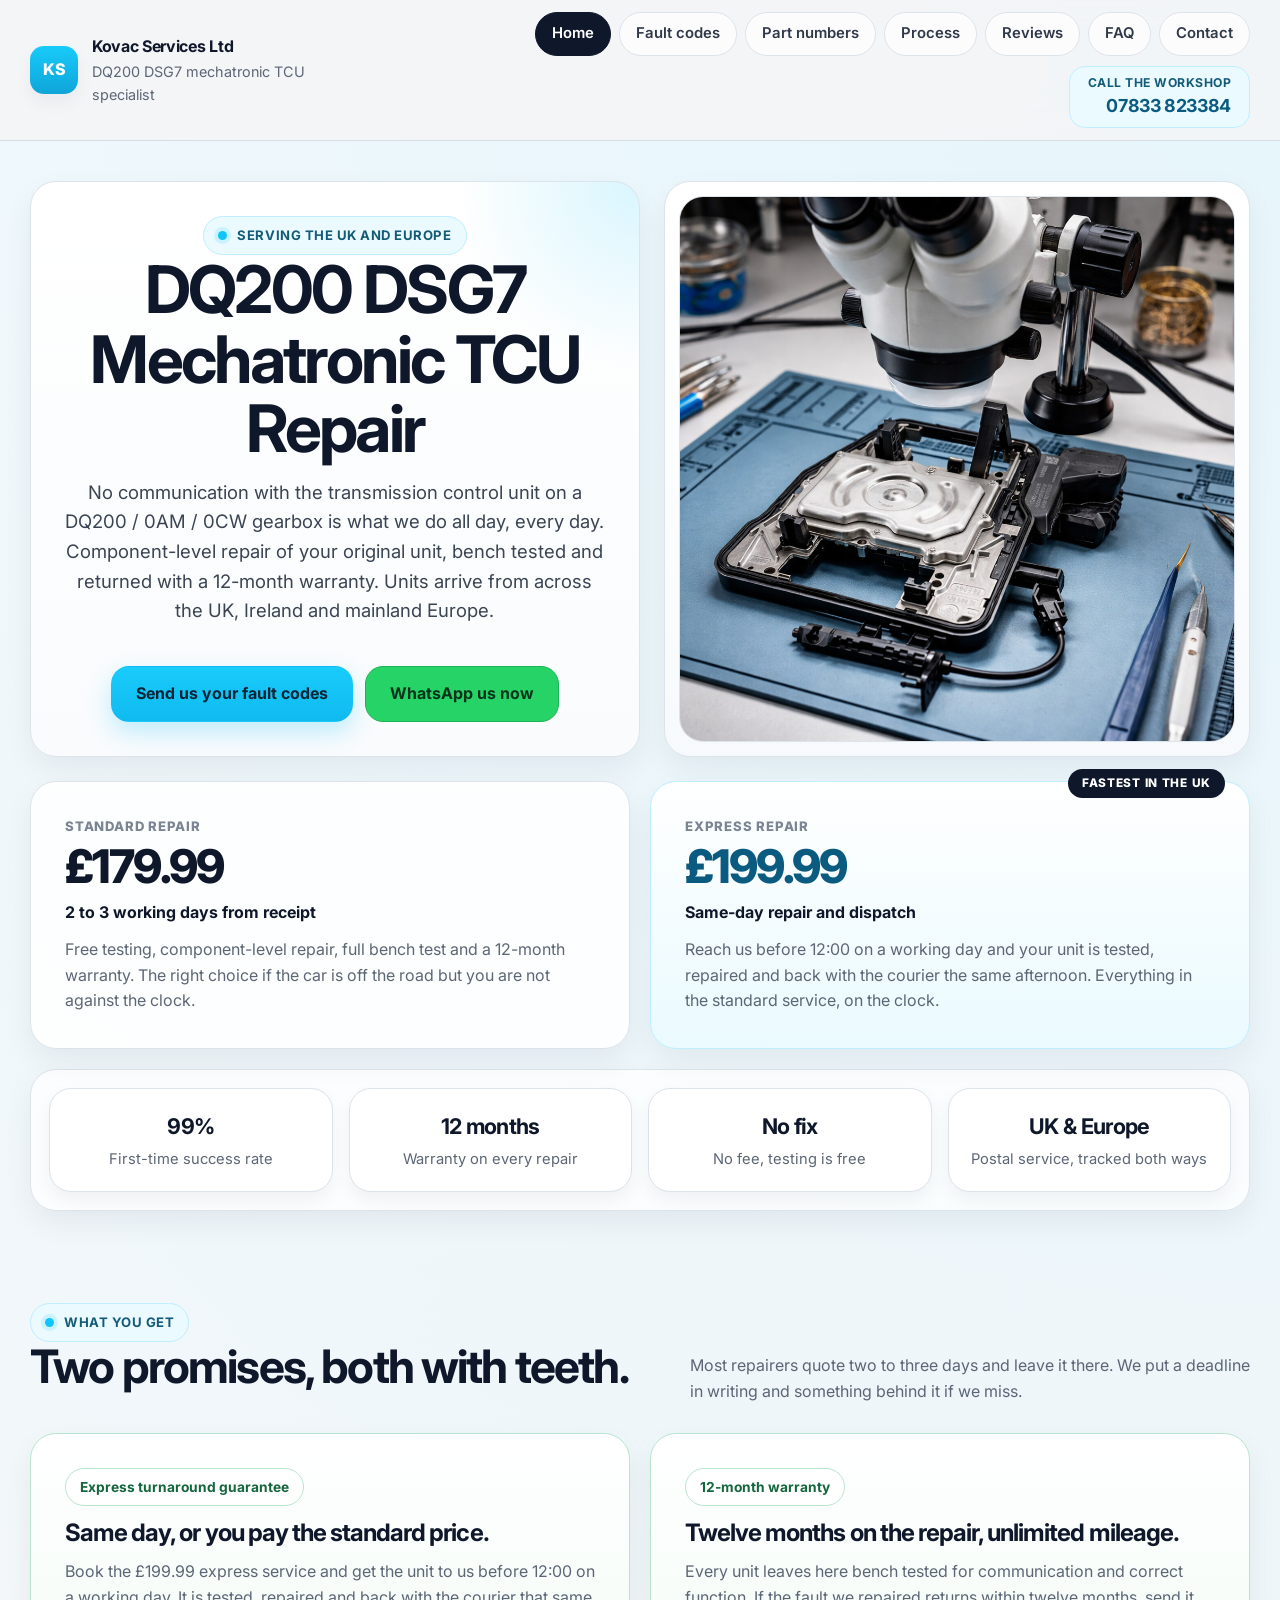
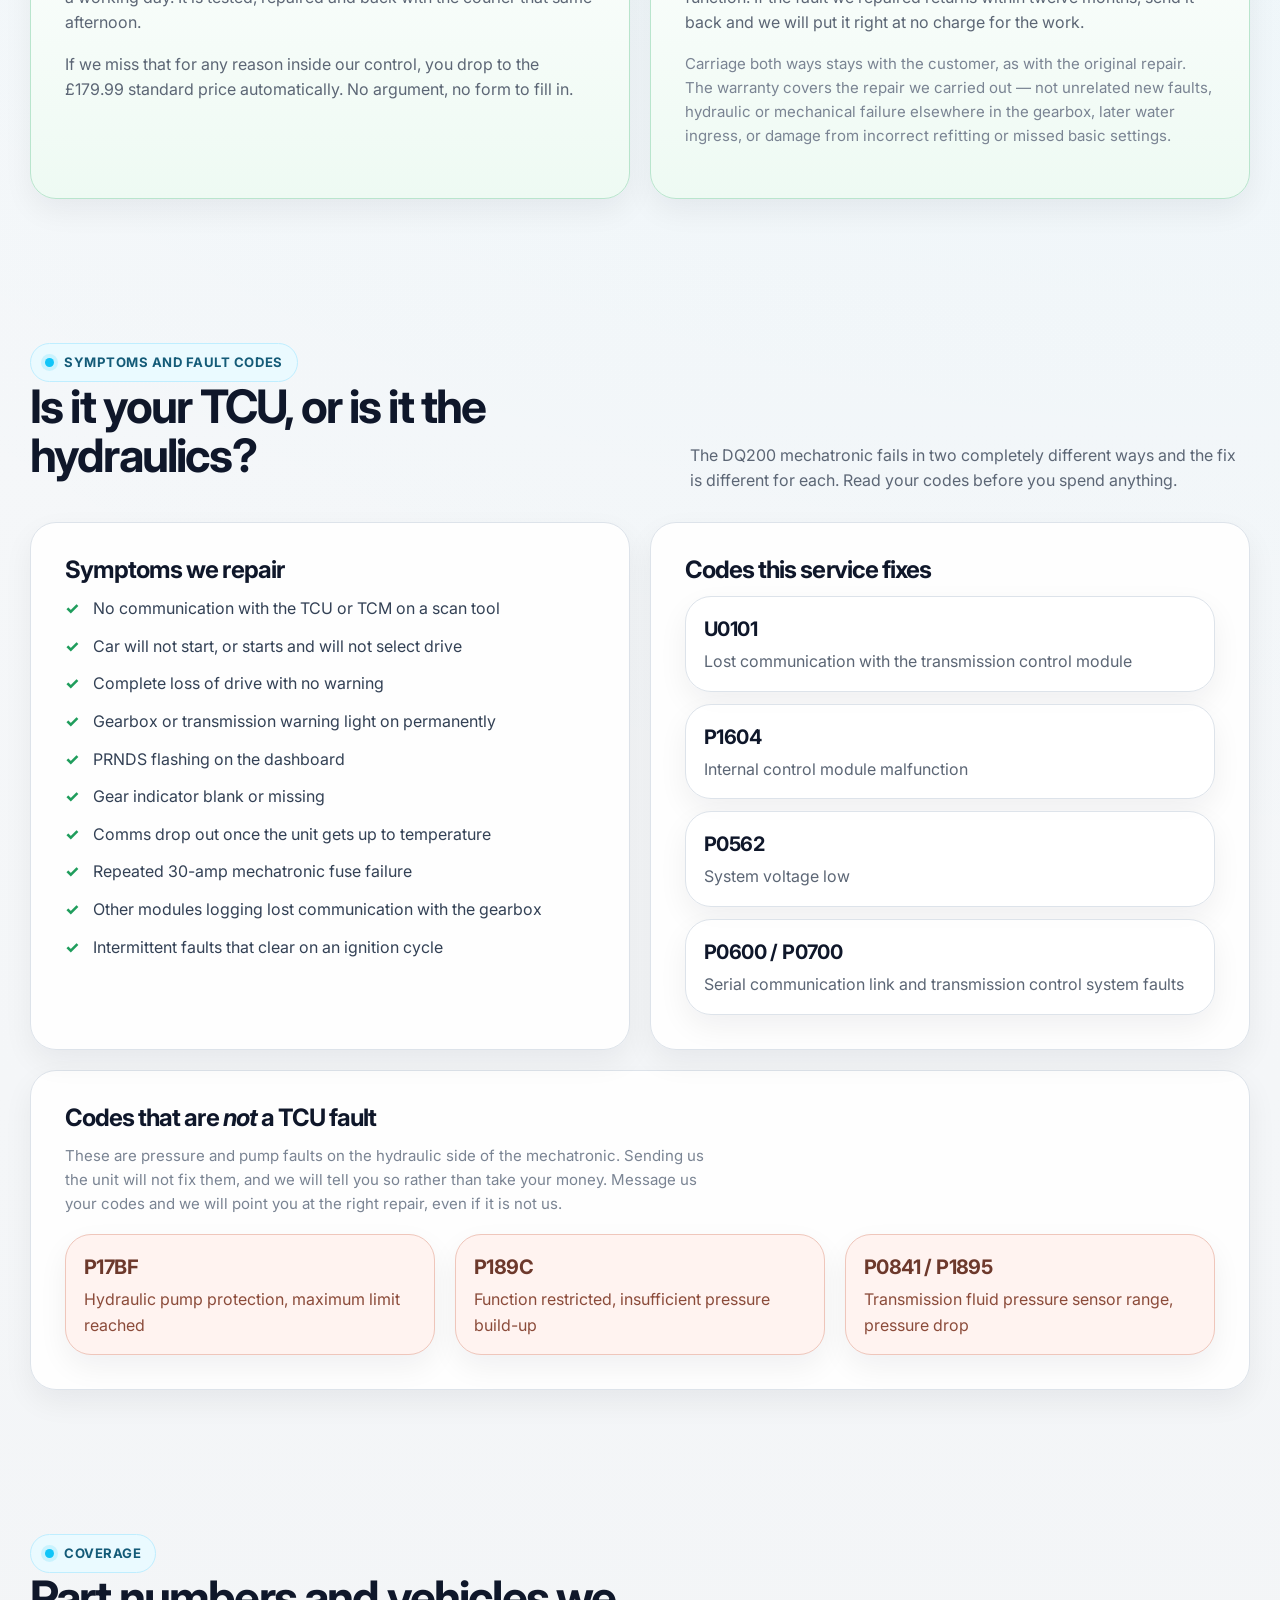
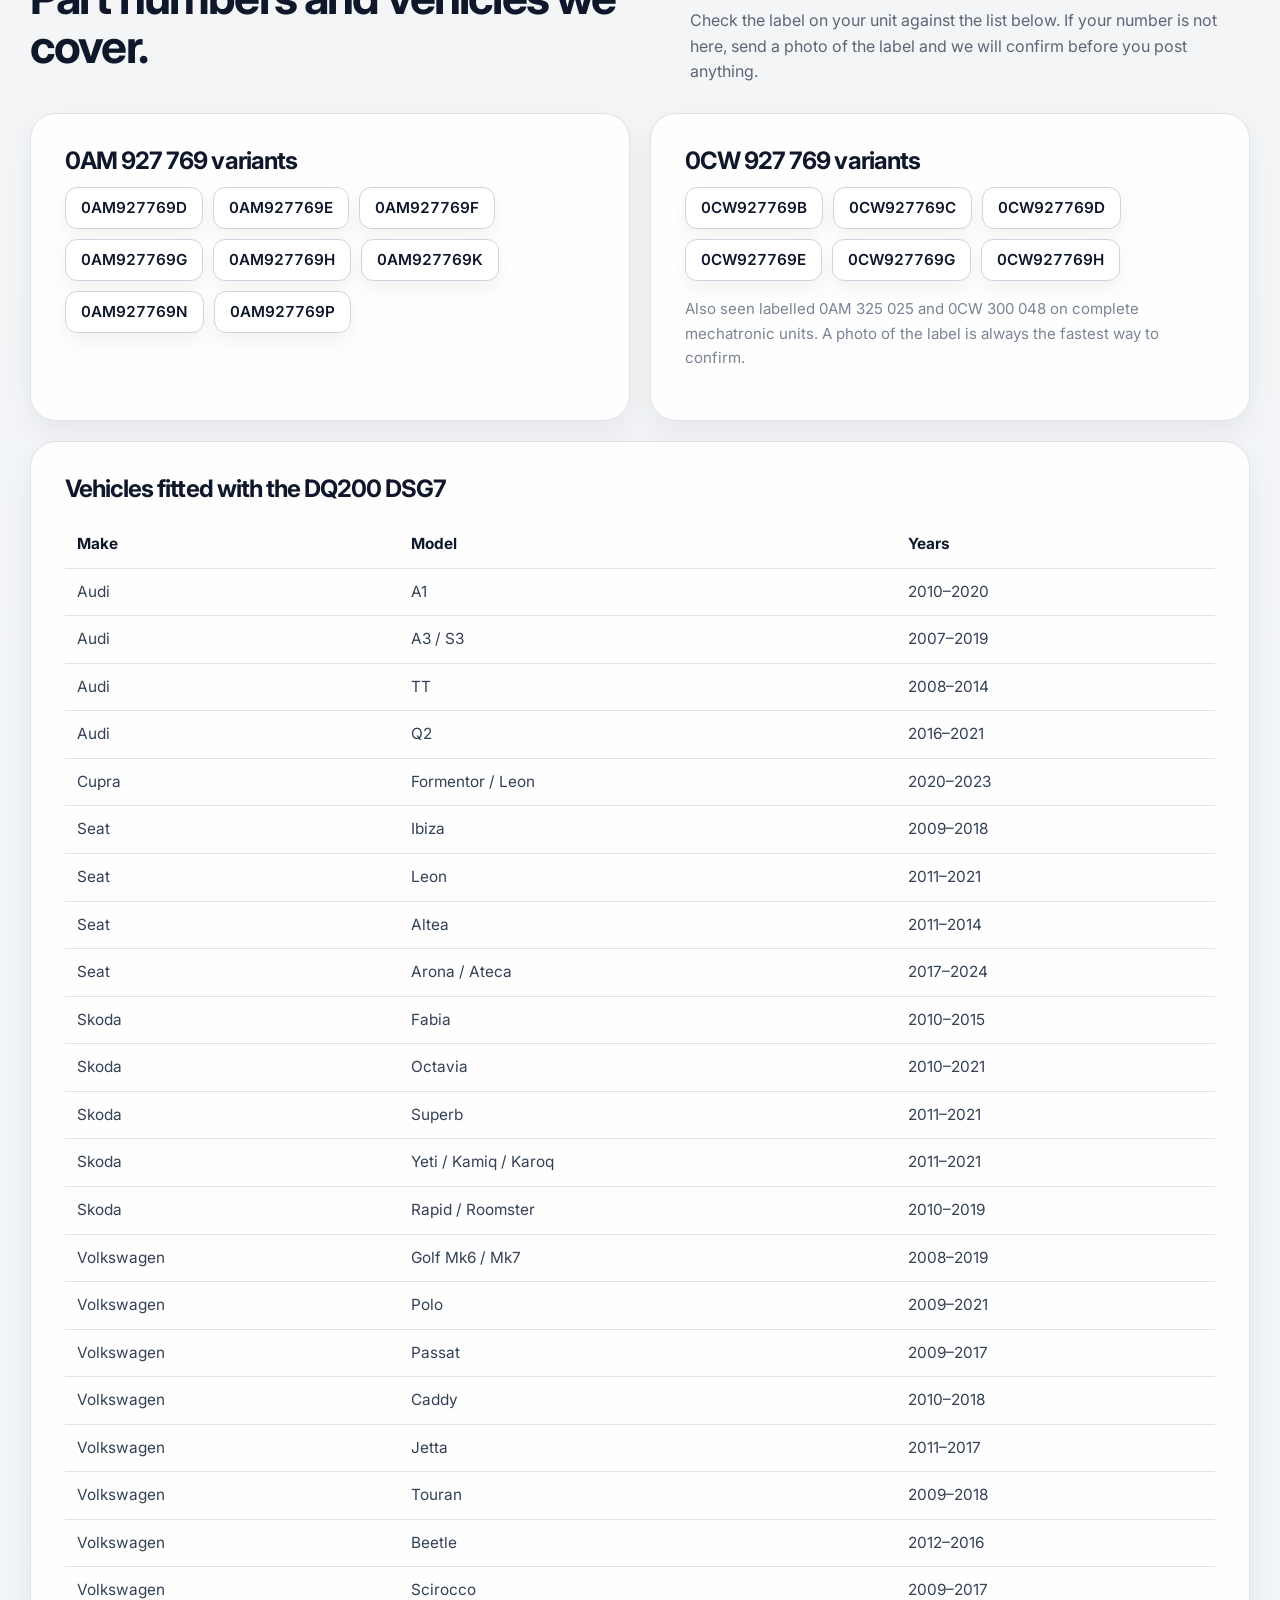
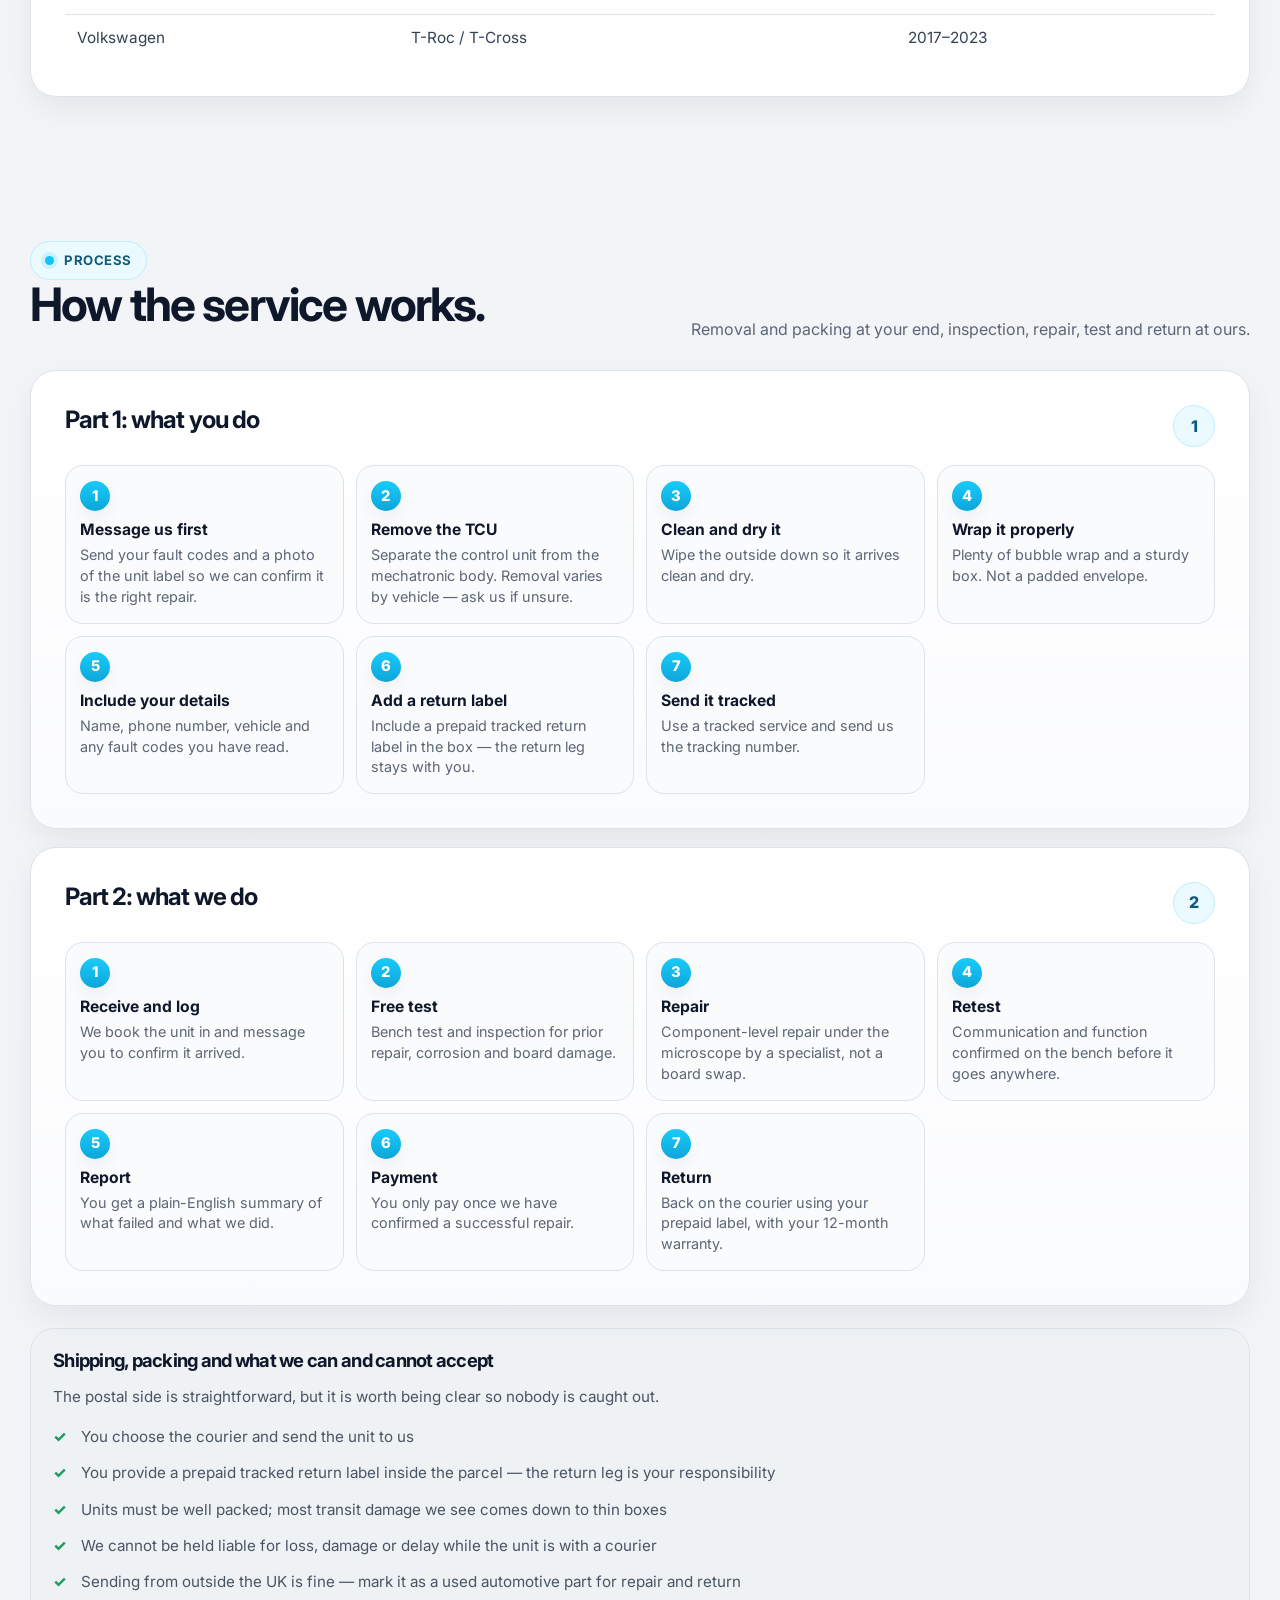
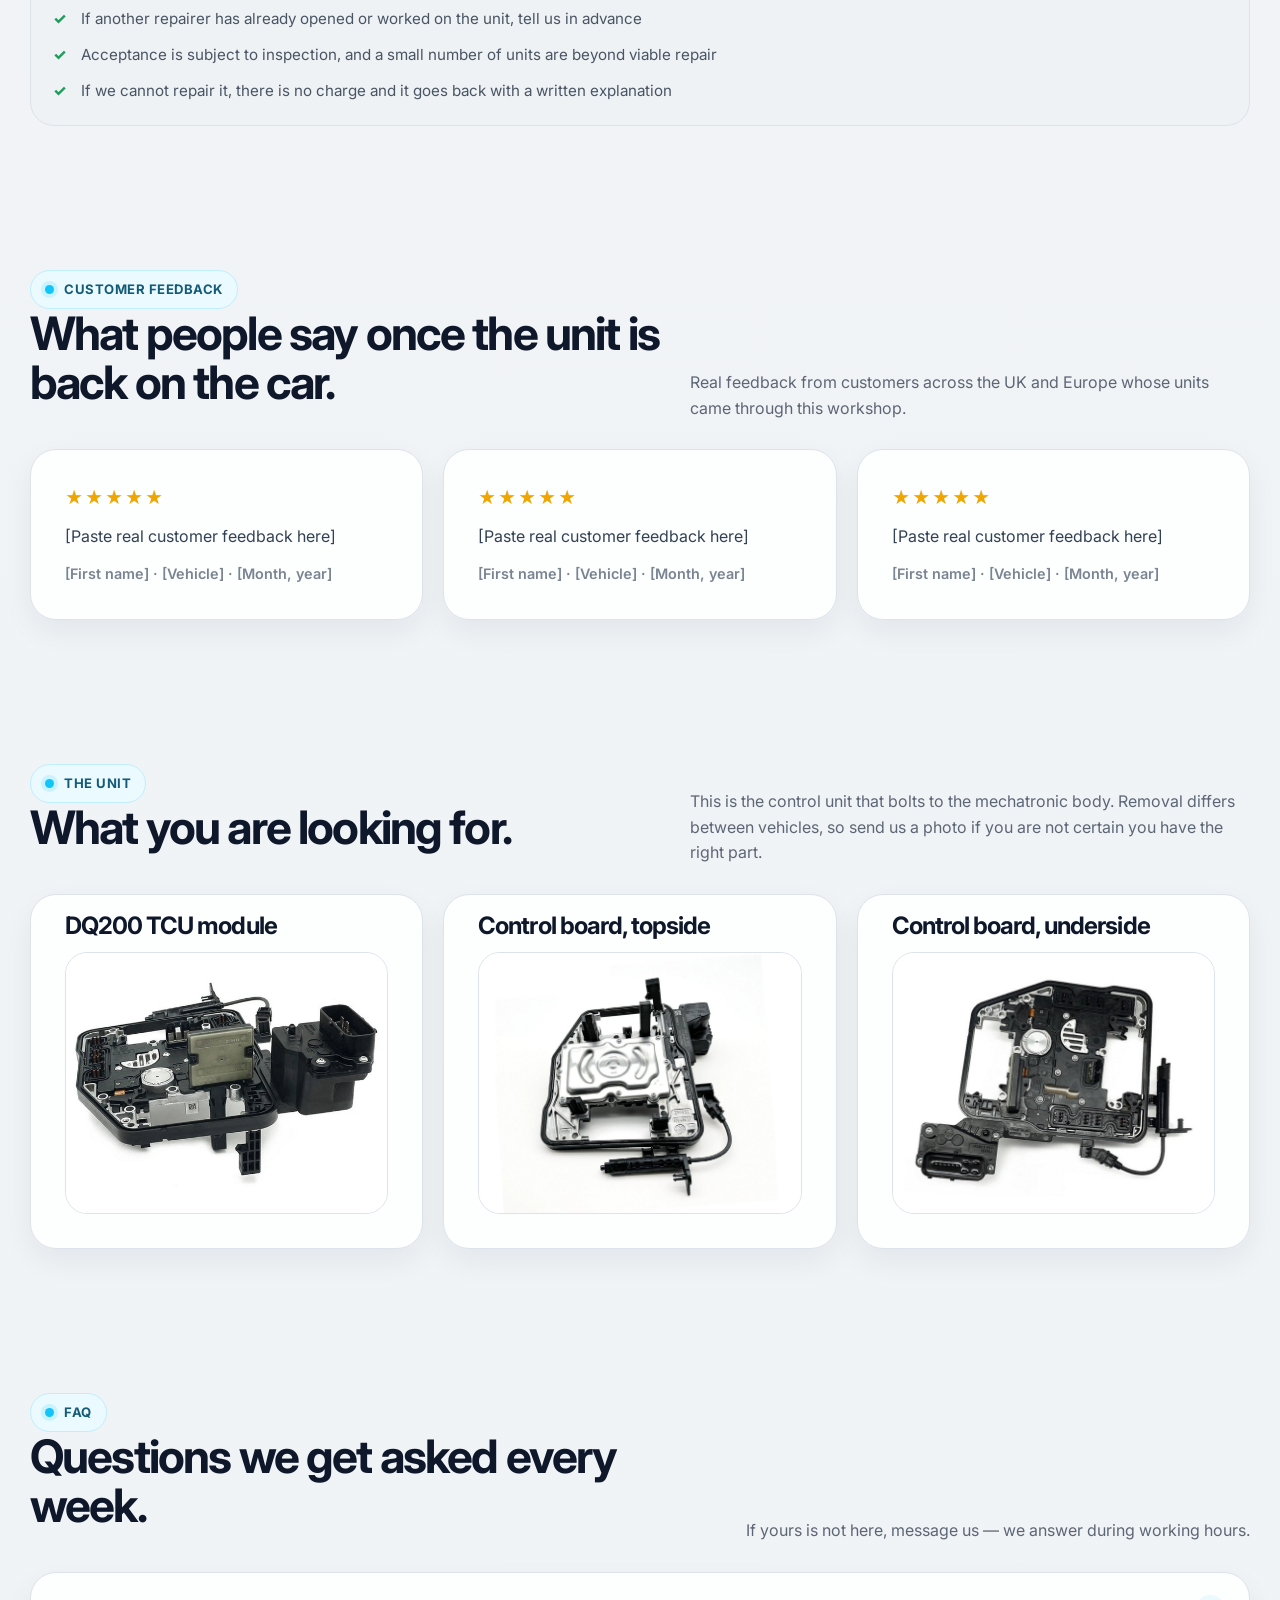
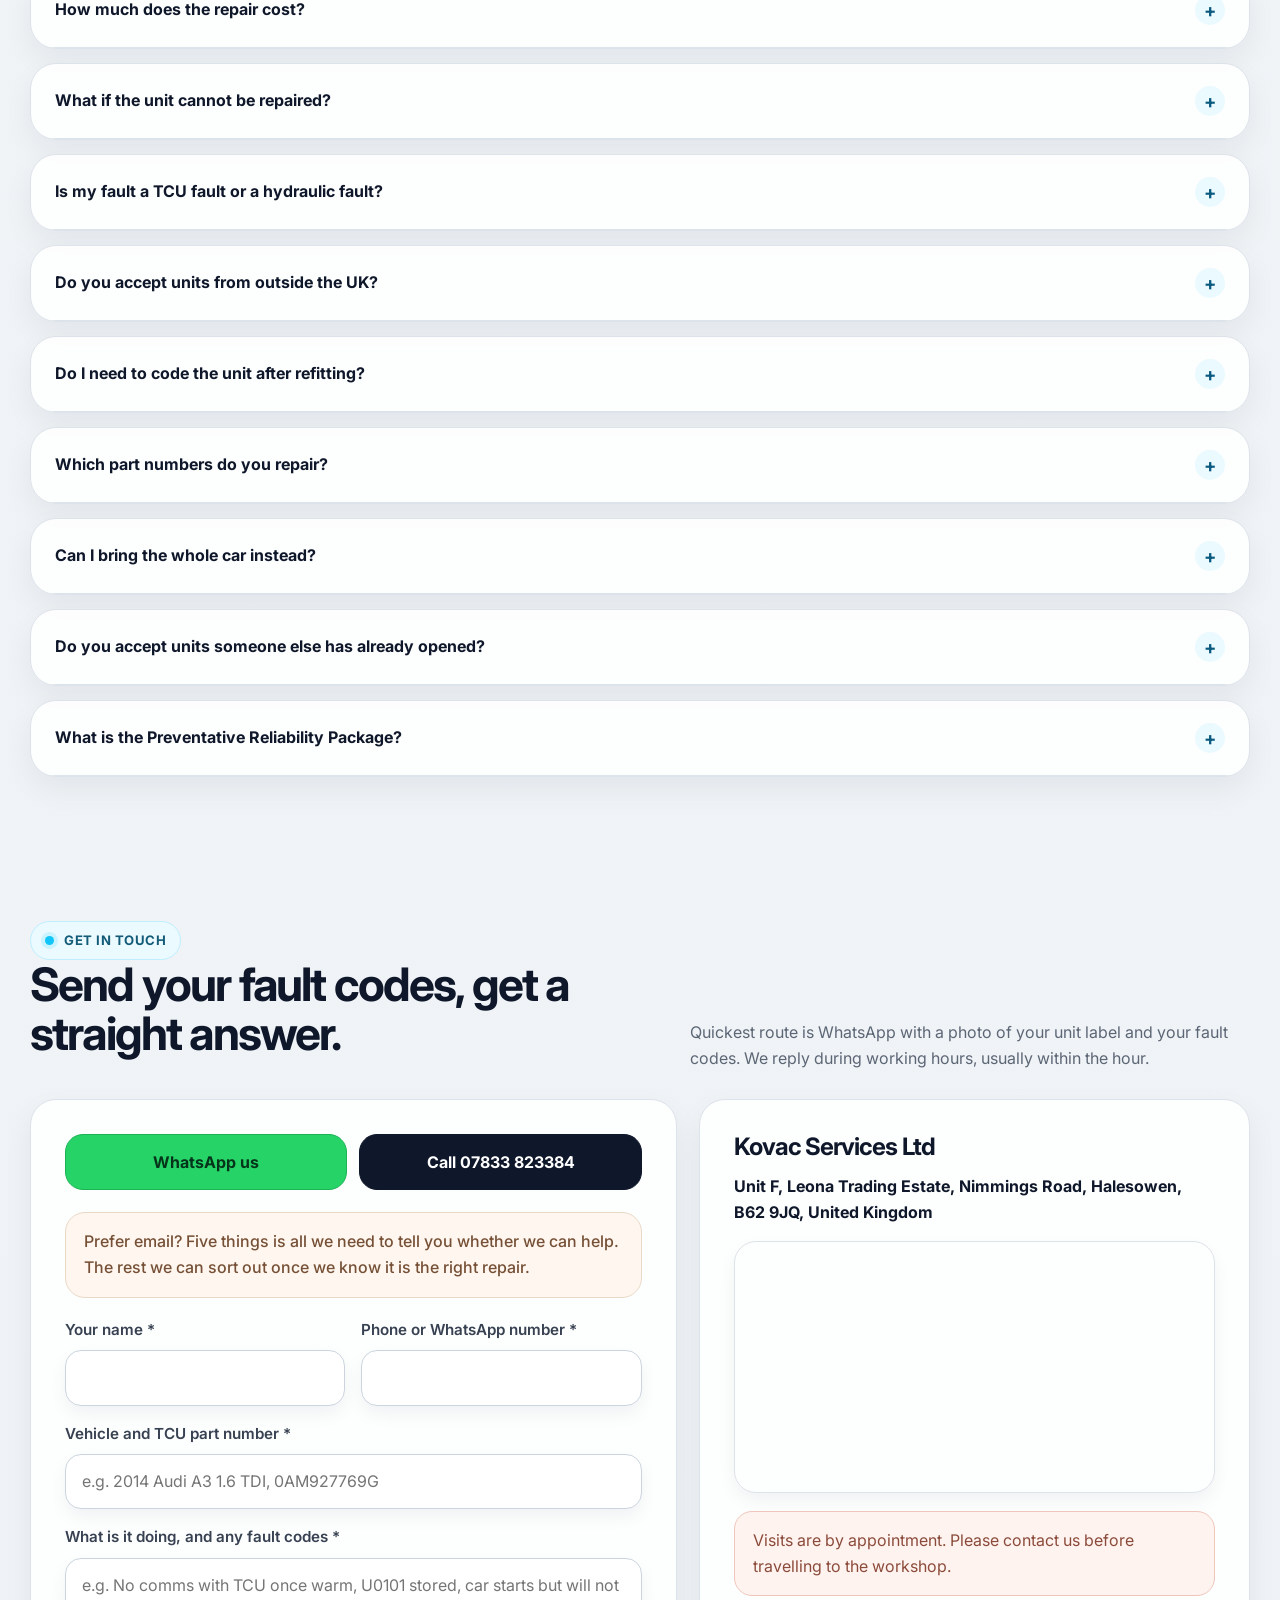
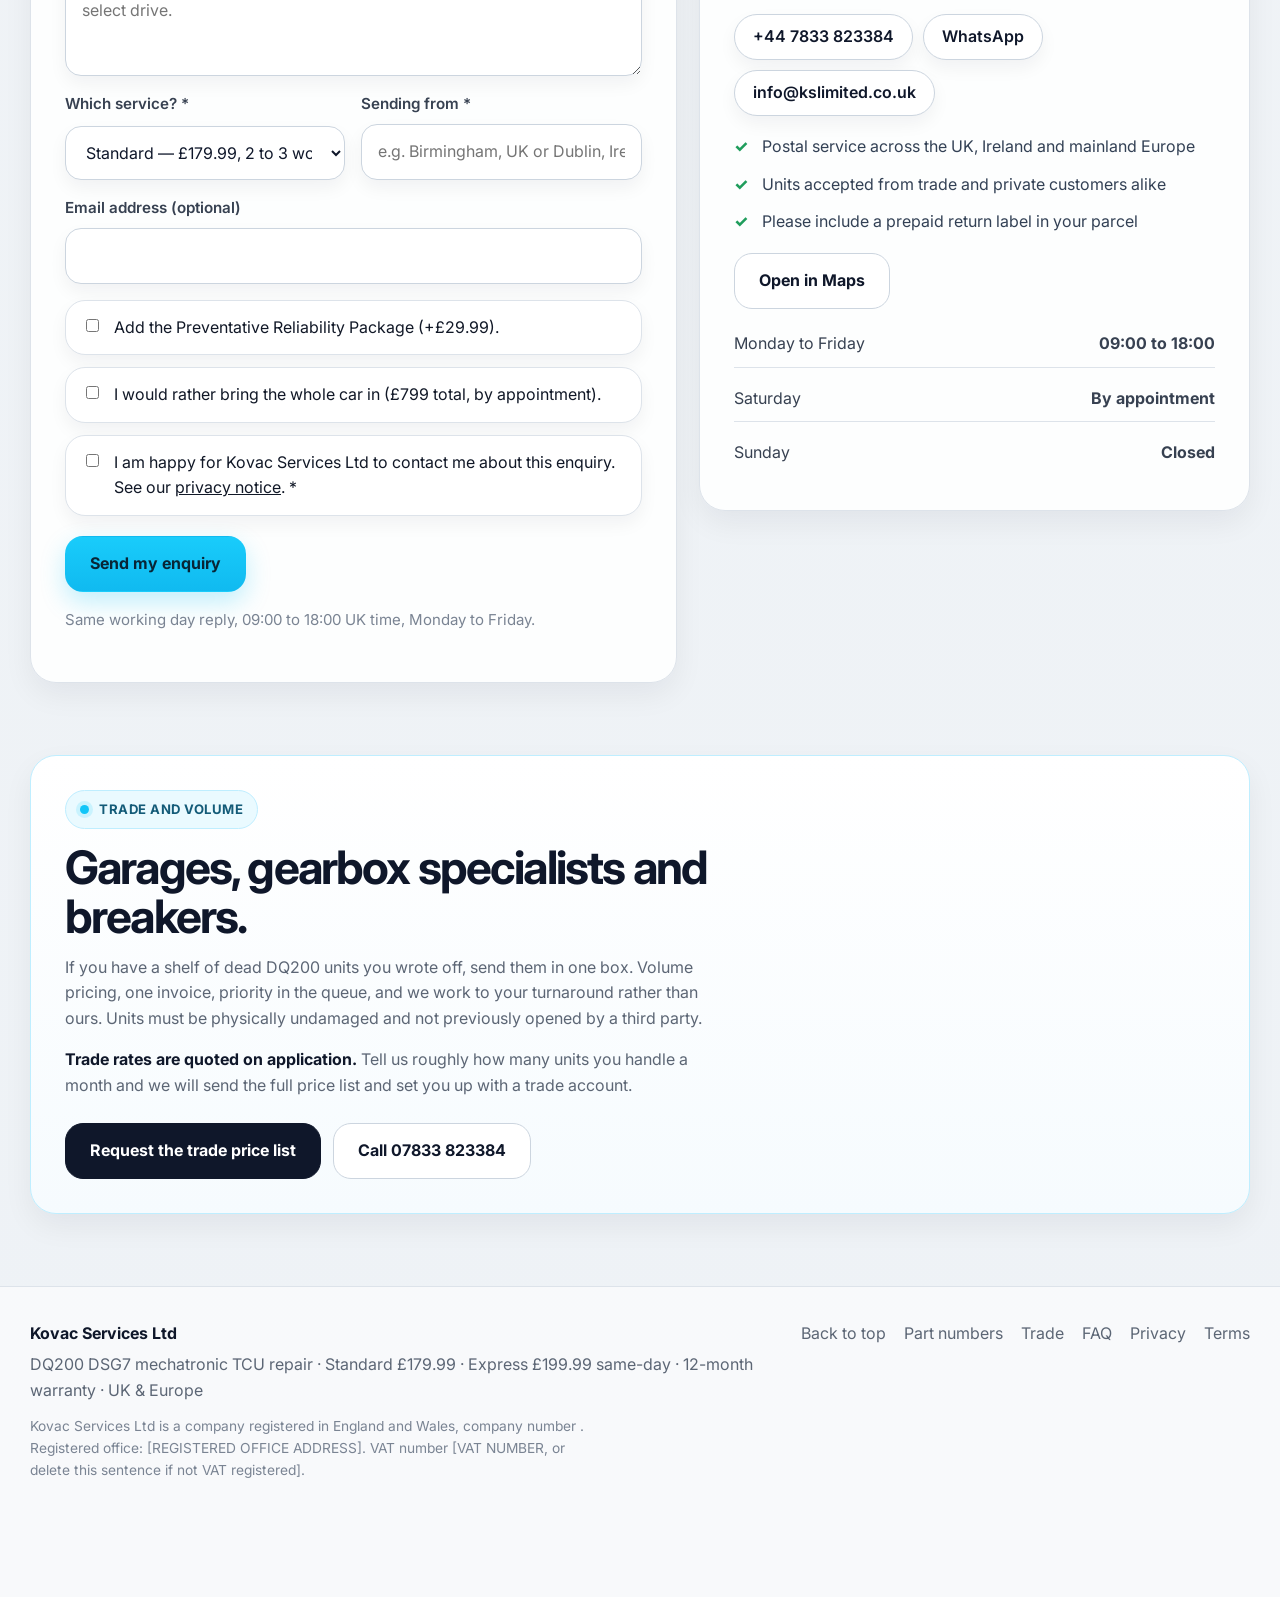
==== index.html @ 0915c5ee "Update print statement from 'Hello' to 'Goodbye'" ====
<!DOCTYPE html>
<html lang="en-GB">
<head>
  <meta charset="UTF-8" />
  <meta name="viewport" content="width=device-width, initial-scale=1.0" />

  <!--
    ============================================================
    PRICING appears in these places only:
      Standard 179.99  |  Express 199.99
      1. <title>            2. meta description    3. og:description
      4. JSON-LD offers     5. Hero price strip    6. Turnaround promise card
      7. FAQ answers        8. Contact form select 9. Footer strapline
    ============================================================
  -->

  <title>DQ200 DSG7 Mechatronic TCU Repair | UK &amp; Europe | From £179.99</title>

  <meta
    name="description"
    content="DQ200 DSG7 mechatronic TCU repair for VW, Audi, Seat, Skoda and Cupra. Standard £179.99 with 2 to 3 day turnaround, or £199.99 for same-day repair and dispatch. 12-month warranty, free testing, no repair no fee. Postal service across the UK and Europe."
  />

  <link rel="canonical" href="https://tcmrepair.co.uk/" />

  <meta property="og:type" content="website" />
  <meta property="og:site_name" content="Kovac Services Ltd" />
  <meta property="og:url" content="https://tcmrepair.co.uk/" />
  <meta property="og:title" content="DQ200 DSG7 Mechatronic TCU Repair | UK &amp; Europe" />
  <meta
    property="og:description"
    content="Standard £179.99, 2 to 3 days. Express £199.99, same-day repair and dispatch. 12-month warranty, free testing, no repair no fee."
  />
  <meta property="og:image" content="https://tcmrepair.co.uk/hero.png" />
  <meta property="og:image:alt" content="DQ200 DSG7 mechatronic TCU on the repair bench at Kovac Services Ltd" />
  <meta property="og:locale" content="en_GB" />

  <meta name="twitter:card" content="summary_large_image" />
  <meta name="twitter:title" content="DQ200 DSG7 Mechatronic TCU Repair | UK &amp; Europe" />
  <meta name="twitter:description" content="Standard £179.99, 2 to 3 days. Express £199.99, same-day dispatch. 12-month warranty." />
  <meta name="twitter:image" content="https://tcmrepair.co.uk/hero.png" />

  <meta name="robots" content="index,follow,max-image-preview:large" />
  <meta name="theme-color" content="#f4f5f7" />

  <link rel="icon" href="/favicon.ico" sizes="any" />
  <link rel="icon" href="/favicon.svg" type="image/svg+xml" />
  <link rel="apple-touch-icon" href="/apple-touch-icon.png" />

  <link rel="preconnect" href="https://fonts.googleapis.com" />
  <link rel="preconnect" href="https://fonts.gstatic.com" crossorigin />
  <link href="https://fonts.googleapis.com/css2?family=Inter:wght@400;600;800&display=swap" rel="stylesheet" />

  <!-- Google tag (gtag.js) -->
  <script async src="https://www.googletagmanager.com/gtag/js?id=G-HNSNMJLBMX"></script>
  <script>
    window.dataLayer = window.dataLayer || [];
    function gtag(){dataLayer.push(arguments);}
    gtag('js', new Date());
    gtag('config', 'G-HNSNMJLBMX');
  </script>

  <script type="application/ld+json">
  {
    "@context": "https://schema.org",
    "@graph": [
      {
        "@type": "AutoRepair",
        "@id": "https://tcmrepair.co.uk/#business",
        "name": "Kovac Services Ltd",
        "alternateName": "TCM Repair",
        "url": "https://tcmrepair.co.uk/",
        "image": "https://tcmrepair.co.uk/hero.png",
        "telephone": "+447833823384",
        "email": "info@kslimited.co.uk",
        "priceRange": "££",
        "address": {
          "@type": "PostalAddress",
          "streetAddress": "Unit F, Leona Trading Estate, Nimmings Road",
          "addressLocality": "Halesowen",
          "addressRegion": "West Midlands",
          "postalCode": "B62 9JQ",
          "addressCountry": "GB"
        },
        "geo": { "@type": "GeoCoordinates", "latitude": 52.47251079517749, "longitude": -2.032237813644786 },
        "areaServed": [
          { "@type": "Country", "name": "United Kingdom" },
          { "@type": "Place", "name": "Europe" }
        ],
        "openingHoursSpecification": [{
          "@type": "OpeningHoursSpecification",
          "dayOfWeek": ["Monday","Tuesday","Wednesday","Thursday","Friday"],
          "opens": "09:00", "closes": "18:00"
        }]
      },
      {
        "@type": "Service",
        "@id": "https://tcmrepair.co.uk/#service",
        "name": "DQ200 DSG7 Mechatronic TCU Repair",
        "alternateName": "DQ200 TCM No Communication Repair",
        "serviceType": "Transmission control unit repair",
        "provider": { "@id": "https://tcmrepair.co.uk/#business" },
        "areaServed": [
          { "@type": "Country", "name": "United Kingdom" },
          { "@type": "Place", "name": "Europe" }
        ],
        "description": "Component-level repair of the DQ200 / 0AM / 0CW DSG7 transmission control unit for no communication, internal control module and low system voltage faults. Free testing, no repair no fee, 12-month warranty.",
        "offers": [
          {
            "@type": "Offer",
            "name": "Standard repair",
            "description": "2 to 3 working day turnaround from receipt.",
            "price": "179.99",
            "priceCurrency": "GBP",
            "availability": "https://schema.org/InStock",
            "url": "https://tcmrepair.co.uk/#contact"
          },
          {
            "@type": "Offer",
            "name": "Express repair",
            "description": "Repaired, tested and dispatched the same day when received before 12:00 on a working day.",
            "price": "199.99",
            "priceCurrency": "GBP",
            "availability": "https://schema.org/InStock",
            "url": "https://tcmrepair.co.uk/#contact"
          }
        ]
      },
      {
        "@type": "FAQPage",
        "@id": "https://tcmrepair.co.uk/#faq",
        "mainEntity": [
          {
            "@type": "Question",
            "name": "How much does a DQ200 TCU repair cost?",
            "acceptedAnswer": { "@type": "Answer", "text": "Standard repair is £179.99 with a 2 to 3 working day turnaround from receipt. Express is £199.99 and is repaired, tested and dispatched the same day if the unit reaches us before 12:00 on a working day. Both include free testing and a 12-month warranty." }
          },
          {
            "@type": "Question",
            "name": "What if the unit cannot be repaired?",
            "acceptedAnswer": { "@type": "Answer", "text": "There is no repair charge. You cover carriage and provide a prepaid return label, and the unit goes back with a written explanation of what we found." }
          },
          {
            "@type": "Question",
            "name": "Is my fault a TCU fault or a hydraulic fault?",
            "acceptedAnswer": { "@type": "Answer", "text": "U0101, P1604, P0562 and P0600 point to the electronic control unit and are what this service repairs. P17BF, P189C, P0841 and P1895 are pressure and pump faults on the hydraulic side of the mechatronic and need a full mechatronic rebuild instead. Send us your codes and we will tell you which you have before you post anything." }
          },
          {
            "@type": "Question",
            "name": "Which DQ200 part numbers do you repair?",
            "acceptedAnswer": { "@type": "Answer", "text": "All 0AM 927 769 variants including D, E, F, G, H, K, N and P, and 0CW 927 769 variants. If your part number is not listed, send a photo of the unit label and we will confirm." }
          },
          {
            "@type": "Question",
            "name": "Do you accept units from outside the UK?",
            "acceptedAnswer": { "@type": "Answer", "text": "Yes. Units arrive regularly from Ireland, France, Germany, the Netherlands, Belgium, Poland, Spain and further afield. Mark the parcel as a used automotive part being sent for repair and return, and include a prepaid return label." }
          },
          {
            "@type": "Question",
            "name": "Do I need to code the unit after refitting?",
            "acceptedAnswer": { "@type": "Answer", "text": "No programming is needed because your original coding and adaptation data stay on the unit. You will still need to carry out gearbox basic settings and a clutch adaptation drive after refitting." }
          },
          {
            "@type": "Question",
            "name": "Can I bring the whole car instead of removing the unit?",
            "acceptedAnswer": { "@type": "Answer", "text": "Yes. We remove the unit, repair it, refit it and complete the required basic settings and adaptation for £799 total at our Halesowen workshop, by appointment." }
          }
        ]
      }
    ]
  }
  </script>

  <style>
    :root{
      --bg:#f3f5f7; --bg-soft:#eef2f5; --card:#fff; --line:#dde3ea; --line-strong:#ccd5df;
      --text:#111827; --muted:#5c6675; --muted-2:#7a8493; --navy:#0f172a;
      --brand:#11c5f8; --brand-dark:#0b5a80; --brand-soft:#eafaff;
      --success:#1f9d5c; --success-soft:#eefaf3; --success-line:#b9e5cd;
      --warning-bg:#fff3f0; --warning-line:#efc6bb; --warning-text:#8b4b3a;
      --shadow:0 12px 30px rgba(15,23,42,.06); --shadow-soft:0 8px 18px rgba(15,23,42,.05);
      --radius:26px; --max:1220px;
    }
    *{box-sizing:border-box}
    html{scroll-behavior:smooth}
    @media (prefers-reduced-motion: reduce){html{scroll-behavior:auto}*{transition:none!important;animation:none!important}}
    body{
      margin:0;font-family:Inter,system-ui,-apple-system,BlinkMacSystemFont,"Segoe UI",sans-serif;
      color:var(--text);line-height:1.6;
      background:radial-gradient(circle at top right,rgba(17,197,248,.08),transparent 22%),
                 linear-gradient(180deg,#f8fafc 0%,#f3f5f7 30%,#eef2f6 100%);
    }
    img{display:block;max-width:100%}
    a{color:inherit;text-decoration:none}
    button,input,select,textarea{font:inherit}
    :focus-visible{outline:3px solid var(--brand-dark);outline-offset:3px}
    .skip-link{position:absolute;left:-9999px;top:0;background:var(--navy);color:#fff;padding:12px 18px;border-radius:0 0 12px 0;z-index:100}
    .skip-link:focus{left:0}
    .container{width:min(calc(100% - 32px),var(--max));margin:0 auto}
    .section{padding:72px 0}

    .eyebrow{display:inline-flex;align-items:center;gap:10px;padding:8px 14px;border-radius:999px;
      border:1px solid #bfeeff;background:var(--brand-soft);color:#145b78;font-size:.82rem;
      font-weight:700;letter-spacing:.04em;text-transform:uppercase}
    .eyebrow::before{content:"";width:9px;height:9px;border-radius:50%;background:var(--brand);box-shadow:0 0 0 4px rgba(17,197,248,.15)}

    h1,h2,h3,h4{margin:0 0 14px;line-height:1.06;letter-spacing:-.04em;color:var(--navy)}
    h1{font-size:clamp(2.3rem,5.2vw,4.1rem)}
    h2{font-size:clamp(1.9rem,3.6vw,2.9rem);max-width:22ch}
    h3{font-size:clamp(1.18rem,2vw,1.5rem)}
    p{margin:0 0 16px;color:var(--muted)}
    .lead{max-width:40rem;margin-left:auto;margin-right:auto;text-align:center;font-size:clamp(1.02rem,2vw,1.16rem);color:#3a4453}
    .small{font-size:.94rem;color:var(--muted-2)}

    .nav-shell{position:sticky;top:0;z-index:50;padding:12px 0;background:rgba(243,245,247,.92);
      backdrop-filter:blur(12px);border-bottom:1px solid rgba(207,215,224,.8)}
    .nav{display:flex;align-items:center;justify-content:space-between;gap:18px}
    .brand{display:flex;align-items:center;gap:14px;min-width:0}
    .brand-mark{width:48px;height:48px;border-radius:14px;display:grid;place-items:center;
      background:linear-gradient(180deg,#18cbfa,#0ea5d9);color:#fff;font-weight:800;box-shadow:var(--shadow-soft);flex-shrink:0}
    .brand-copy strong{display:block;font-size:1rem;letter-spacing:-.02em;color:var(--navy)}
    .brand-copy span{display:block;font-size:.9rem;color:var(--muted)}
    .nav-right{display:flex;align-items:center;gap:10px;margin-left:auto;flex-wrap:wrap;justify-content:flex-end}
    .nav-links{display:flex;align-items:center;gap:8px;flex-wrap:wrap}
    .nav-links a{display:inline-flex;align-items:center;justify-content:center;min-height:44px;padding:0 16px;
      border-radius:999px;border:1px solid var(--line);background:rgba(255,255,255,.72);color:#303949;
      font-size:.93rem;font-weight:600;transition:.2s ease}
    .nav-links a:hover{border-color:#c3d8ea;transform:translateY(-1px);box-shadow:var(--shadow-soft)}
    .nav-links a.is-active{background:var(--navy);color:#fff;border-color:var(--navy)}
    .nav-phone{display:inline-flex;flex-direction:column;align-items:flex-end;padding:6px 18px;
      border-radius:16px;border:1px solid #bfeeff;background:var(--brand-soft)}
    .nav-phone span{font-size:.76rem;font-weight:700;letter-spacing:.04em;text-transform:uppercase;color:#145b78}
    .nav-phone strong{font-size:1.12rem;color:var(--brand-dark);letter-spacing:-.02em}

    .btn{display:inline-flex;align-items:center;justify-content:center;min-height:56px;padding:0 24px;
      border-radius:18px;border:1px solid transparent;font-weight:700;transition:.2s ease;cursor:pointer;text-align:center}
    .btn:hover{transform:translateY(-1px)}
    .btn-primary{background:linear-gradient(180deg,#19ccfb,#10baf0);color:#082536;box-shadow:0 10px 24px rgba(17,197,248,.25)}
    .btn-secondary{background:var(--navy);color:#fff;border-color:var(--navy)}
    .btn-outline{background:#fff;color:var(--navy);border-color:var(--line-strong)}
    .btn-whatsapp{background:#25d366;color:#05341a;border-color:#1cb356}

    .card,.hero-copy,.hero-media,.pricing-strip,.symptom-card,.process-band,.gallery-card,
    .faq-item,.contact-shell,.find-us,.code-chip,.promise-card,.review-card,.trade-card,.price-card{
      background:rgba(255,255,255,.9);border:1px solid var(--line);border-radius:var(--radius);box-shadow:var(--shadow)}
    .hero-copy,.contact-shell,.find-us,.card,.symptom-card,.process-band,.gallery-card,
    .code-chip,.promise-card,.review-card,.trade-card,.price-card{padding:clamp(22px,3vw,34px)}

    .hero{padding:40px 0 20px}
    .hero-grid{display:grid;grid-template-columns:minmax(0,1.02fr) minmax(360px,.98fr);gap:24px;align-items:stretch}
    .hero-copy{background:radial-gradient(circle at top right,rgba(17,197,248,.16),transparent 22%),
      linear-gradient(180deg,#fff,#f9fbfd);text-align:center;display:flex;flex-direction:column;align-items:center;justify-content:center}
    .hero-actions{display:flex;flex-wrap:wrap;gap:12px;margin-top:24px;justify-content:center}
    .hero-media{padding:14px;display:flex;align-items:stretch;overflow:hidden;background:linear-gradient(180deg,#fff,#f7fafc)}
    .hero-media .media-shell{width:100%;border-radius:24px;overflow:hidden;border:1px solid var(--line);background:linear-gradient(180deg,#f7fafc,#eef3f7)}
    .hero-media .media-image{width:100%;height:100%;min-height:420px;object-fit:cover}

    /* --- two price cards --- */
    .price-grid{display:grid;grid-template-columns:repeat(2,minmax(0,1fr));gap:20px;margin-top:24px}
    .price-card{display:flex;flex-direction:column;gap:6px;position:relative}
    .price-card.is-express{border-color:#bfeeff;background:linear-gradient(180deg,#fff,var(--brand-soft))}
    .price-flag{position:absolute;top:-13px;right:24px;padding:5px 14px;border-radius:999px;
      background:var(--navy);color:#fff;font-size:.74rem;font-weight:800;letter-spacing:.06em;text-transform:uppercase}
    .price-name{font-size:.82rem;font-weight:800;letter-spacing:.06em;text-transform:uppercase;color:var(--muted-2)}
    .price-amount{font-size:clamp(2.2rem,4vw,2.9rem);font-weight:800;letter-spacing:-.04em;color:var(--navy);line-height:1}
    .price-card.is-express .price-amount{color:var(--brand-dark)}
    .price-turn{font-weight:700;color:var(--navy);margin-top:4px}
    .price-card p{margin:6px 0 0}

    .trust-strip{display:grid;grid-template-columns:repeat(4,minmax(0,1fr));gap:16px;margin-top:20px;
      padding:18px;border-radius:var(--radius);border:1px solid var(--line);background:rgba(255,255,255,.75);box-shadow:var(--shadow)}
    .trust-tile{padding:20px 16px;border-radius:22px;background:#fff;border:1px solid var(--line);text-align:center;box-shadow:var(--shadow-soft)}
    .trust-tile strong{display:block;font-size:1.35rem;color:var(--navy);margin-bottom:6px;letter-spacing:-.03em}
    .trust-tile span{display:block;color:var(--muted);font-size:.92rem;line-height:1.45}

    .section-head{display:flex;justify-content:space-between;align-items:end;gap:24px;margin-bottom:28px}
    .section-head p{max-width:56ch;margin-bottom:0;color:var(--muted)}

    .grid-2,.grid-3{display:grid;gap:20px}
    .grid-2{grid-template-columns:repeat(2,minmax(0,1fr))}
    .grid-3{grid-template-columns:repeat(3,minmax(0,1fr))}

    .clean-list,.icon-list,.contact-list,.faq-answer ul{list-style:none;margin:0;padding:0;display:grid;gap:12px}
    .clean-list li,.icon-list li,.contact-list li,.faq-answer li{position:relative;padding-left:28px;color:#334155}
    .clean-list li::before,.icon-list li::before,.contact-list li::before,.faq-answer li::before{
      content:"✓";position:absolute;left:0;top:0;color:var(--success);font-weight:800}

    .promise-card{background:linear-gradient(180deg,#fff,var(--success-soft));border-color:var(--success-line)}
    .promise-card .badge{display:inline-flex;align-items:center;gap:8px;margin-bottom:14px;padding:7px 14px;
      border-radius:999px;background:#fff;border:1px solid var(--success-line);color:#14663c;font-weight:700;font-size:.86rem}

    .code-chip strong{display:block;font-size:1.25rem;color:var(--navy);margin-bottom:4px;letter-spacing:-.03em}
    .code-chip p{margin:0}
    .code-chip.is-not-us{background:var(--warning-bg);border-color:var(--warning-line)}
    .code-chip.is-not-us strong{color:#6d392c}
    .code-chip.is-not-us p{color:var(--warning-text)}

    .tag-cloud{display:flex;flex-wrap:wrap;gap:10px;margin-top:4px}
    .tag{display:inline-flex;align-items:center;min-height:42px;padding:0 15px;border-radius:12px;
      border:1px solid var(--line-strong);background:#fff;color:var(--navy);font-weight:600;font-size:.95rem;
      box-shadow:var(--shadow-soft);font-variant-numeric:tabular-nums}
    .vehicle-table{width:100%;border-collapse:collapse;margin-top:6px}
    .vehicle-table th,.vehicle-table td{text-align:left;padding:11px 12px;border-bottom:1px solid var(--line);font-size:.96rem}
    .vehicle-table th{color:var(--navy);font-weight:700}
    .vehicle-table td{color:#334155}
    .vehicle-table tr:last-child td{border-bottom:0}
    .table-scroll{overflow-x:auto}

    .process-stack{display:grid;gap:18px}
    .process-band{background:linear-gradient(180deg,#fff,#fafbfd)}
    .process-title{display:flex;align-items:center;justify-content:space-between;gap:12px;margin-bottom:18px}
    .process-badge{width:42px;height:42px;border-radius:50%;display:grid;place-items:center;background:var(--brand-soft);
      color:var(--brand-dark);font-weight:800;border:1px solid #bfeeff;flex-shrink:0}
    .process-mini-grid{display:grid;gap:12px;grid-template-columns:repeat(4,minmax(0,1fr))}
    .mini-step{padding:15px 14px;border-radius:18px;border:1px solid var(--line);background:#fafbfd;min-height:118px}
    .mini-step-number{width:30px;height:30px;border-radius:50%;display:grid;place-items:center;
      background:linear-gradient(180deg,#18cbfa,#0ea5d9);color:#fff;font-size:.92rem;font-weight:800;margin-bottom:10px;box-shadow:var(--shadow-soft)}
    .mini-step strong{display:block;color:var(--navy);margin-bottom:5px;font-size:.98rem;line-height:1.2}
    .mini-step p{margin:0;font-size:.9rem;line-height:1.45}

    .media-shell{border-radius:22px;overflow:hidden;border:1px solid var(--line);background:linear-gradient(180deg,#f7fafc,#eef3f7)}
    .media-image{width:100%;height:260px;object-fit:cover}
    .gallery-card{padding-top:18px}

    .review-card{display:flex;flex-direction:column;gap:12px}
    .stars{color:#f0a500;font-size:1.1rem;letter-spacing:2px}
    .review-card p{margin:0;color:#334155}
    .review-meta{font-size:.9rem;color:var(--muted-2);font-weight:600;margin-top:auto}

    .faq-list{display:grid;gap:14px}
    .faq-item{overflow:hidden}
    .faq-question{width:100%;padding:22px 24px;border:0;background:transparent;color:var(--navy);text-align:left;
      display:flex;justify-content:space-between;align-items:center;gap:16px;font-weight:700;cursor:pointer}
    .faq-question span:last-child{width:30px;height:30px;border-radius:50%;display:grid;place-items:center;
      background:var(--brand-soft);color:var(--brand-dark);flex-shrink:0;font-size:1.15rem;line-height:1}
    .faq-answer{max-height:0;overflow:hidden;transition:max-height .25s ease;border-top:1px solid var(--line)}
    .faq-answer-inner{padding:0 24px 22px}
    .faq-answer-inner p:last-child{margin-bottom:0}

    .contact-grid{display:grid;grid-template-columns:minmax(0,1.08fr) minmax(340px,.92fr);gap:22px;align-items:start}
    .fast-contact{display:grid;gap:12px;grid-template-columns:repeat(2,minmax(0,1fr));margin-bottom:22px}
    .notice-pill{padding:16px 18px;border-radius:20px;border:1px solid #ead9c7;background:#fff7ef;color:#765036;margin-bottom:20px;font-weight:500}
    form{display:grid;gap:16px}
    .form-grid{display:grid;grid-template-columns:repeat(2,minmax(0,1fr));gap:16px}
    .field{display:grid;gap:8px}
    .field label{font-size:.95rem;color:#374151;font-weight:600}
    .field input,.field select,.field textarea{width:100%;border-radius:16px;border:1px solid var(--line-strong);
      background:#fff;color:var(--navy);padding:14px 16px;outline:none;box-shadow:var(--shadow-soft);
      transition:border-color .2s ease,box-shadow .2s ease}
    .field input:focus,.field select:focus,.field textarea:focus{border-color:#9fdef3;box-shadow:0 0 0 4px rgba(17,197,248,.14)}
    .field textarea{min-height:118px;resize:vertical}
    .field.full{grid-column:1 / -1}
    .hp{position:absolute;left:-9999px;opacity:0;height:0;width:0}
    .checkboxes{display:grid;gap:12px}
    .check{padding:14px 16px;display:grid;grid-template-columns:auto 1fr;gap:12px;align-items:start;
      border-radius:20px;border:1px solid var(--line);background:#fff;box-shadow:var(--shadow-soft)}
    .check input{margin-top:4px;accent-color:var(--brand)}
    .form-actions{display:flex;flex-wrap:wrap;gap:16px;align-items:center;justify-content:space-between;margin-top:4px}

    .find-us .map-shell{border-radius:22px;overflow:hidden;border:1px solid var(--line);margin:14px 0 18px;box-shadow:var(--shadow-soft)}
    .map-embed{width:100%;min-height:250px;border:0;display:block}
    .visit-note{padding:16px 18px;border-radius:18px;border:1px solid var(--warning-line);background:var(--warning-bg);color:var(--warning-text);margin-bottom:18px}
    .contact-pills{display:flex;flex-wrap:wrap;gap:10px;margin:18px 0}
    .pill{display:inline-flex;align-items:center;justify-content:center;min-height:46px;padding:0 18px;border-radius:999px;
      border:1px solid var(--line-strong);background:#fff;color:var(--navy);font-weight:600;box-shadow:var(--shadow-soft)}
    .hours{display:grid;gap:8px;margin-top:12px}
    .hours-row{display:flex;justify-content:space-between;gap:12px;padding:10px 0;border-bottom:1px solid var(--line);color:#374151}
    .hours-row:last-child{border-bottom:0}

    .terms-box{margin-top:22px;padding:22px;border-radius:24px;background:var(--bg-soft);border:1px solid var(--line)}
    .terms-box h3{font-size:1.15rem}
    .terms-box li,.terms-box p{color:#4a5563;font-size:.95rem}

    .trade-card{background:linear-gradient(180deg,#fff,#f6fbfe);border-color:#bfeeff}

    .footer{padding:34px 0 100px;color:var(--muted);border-top:1px solid var(--line);background:rgba(255,255,255,.6)}
    .footer-grid{display:grid;gap:16px;grid-template-columns:1fr auto;align-items:start}
    .footer-links{display:flex;flex-wrap:wrap;gap:18px;color:var(--muted)}
    .legal-line{font-size:.86rem;color:var(--muted-2);margin-top:12px;max-width:62ch}

    .mobile-bar{position:fixed;left:12px;right:12px;bottom:12px;z-index:55;display:none;
      grid-template-columns:repeat(3,minmax(0,1fr));gap:8px;padding:10px;border-radius:22px;
      background:rgba(255,255,255,.94);border:1px solid var(--line);box-shadow:var(--shadow);backdrop-filter:blur(12px)}
    .mobile-bar .btn{min-height:50px;padding:0 10px;border-radius:16px;font-size:.9rem}

    @media (max-width:1140px){
      .nav{align-items:start;flex-direction:column}
      .nav-right{width:100%;justify-content:flex-start;margin-left:0}
      .hero-grid,.contact-grid,.grid-3,.grid-2,.process-mini-grid,.trust-strip{grid-template-columns:repeat(2,minmax(0,1fr))}
    }
    @media (max-width:760px){
      .section{padding:52px 0}
      .hero{padding-top:24px}
      .hero-grid,.contact-grid,.grid-3,.grid-2,.process-mini-grid,.form-grid,.footer-grid,
      .fast-contact,.price-grid,.trust-strip{grid-template-columns:1fr}
      .section-head{flex-direction:column;align-items:start}
      .mobile-bar{display:grid}
      .footer{padding-bottom:100px}
      .hero-media .media-image{min-height:280px}
      .nav-phone{display:none}
    }
  </style>
</head>
<body>
  <a class="skip-link" href="#main">Skip to content</a>

  <div class="nav-shell">
    <div class="container nav">
      <a class="brand" href="#home" aria-label="Kovac Services Ltd home">
        <div class="brand-mark">KS</div>
        <div class="brand-copy">
          <strong>Kovac Services Ltd</strong>
          <span>DQ200 DSG7 mechatronic TCU specialist</span>
        </div>
      </a>
      <div class="nav-right">
        <nav class="nav-links" aria-label="Primary">
          <a class="is-active" href="#home">Home</a>
          <a href="#diagnosis">Fault codes</a>
          <a href="#coverage">Part numbers</a>
          <a href="#process">Process</a>
          <a href="#reviews">Reviews</a>
          <a href="#faq">FAQ</a>
          <a href="#contact">Contact</a>
        </nav>
        <a class="nav-phone" href="tel:+447833823384">
          <span>Call the workshop</span>
          <strong>07833 823384</strong>
        </a>
      </div>
    </div>
  </div>

  <main id="main">
    <!-- ================= HERO ================= -->
    <section class="hero" id="home">
      <div class="container">
        <div class="hero-grid">
          <div class="hero-copy">
            <span class="eyebrow">Serving the UK and Europe</span>
            <h1>DQ200 DSG7 Mechatronic TCU Repair</h1>
            <p class="lead">
              No communication with the transmission control unit on a DQ200 / 0AM / 0CW gearbox is
              what we do all day, every day. Component-level repair of your original unit, bench
              tested and returned with a 12-month warranty. Units arrive from across the UK, Ireland
              and mainland Europe.
            </p>
            <div class="hero-actions">
              <a class="btn btn-primary" href="#contact">Send us your fault codes</a>
              <a class="btn btn-whatsapp" href="https://wa.me/447833823384?text=Hi%20Kovac%2C%20I%20have%20a%20DQ200%20TCU%20fault%20-%20" target="_blank" rel="noopener">WhatsApp us now</a>
            </div>
          </div>

          <aside class="hero-media" aria-label="DQ200 mechatronic TCU on the repair bench">
            <div class="media-shell">
              <img src="hero.png"
                alt="DQ200 DSG7 mechatronic TCU under the microscope on the repair bench at Kovac Services Ltd"
                class="media-image" width="900" height="700" loading="eager" fetchpriority="high" />
            </div>
          </aside>
        </div>

        <!-- ---- two service tiers ---- -->
        <div class="price-grid" id="pricing">
          <article class="price-card">
            <span class="price-name">Standard repair</span>
            <span class="price-amount">£179.99</span>
            <span class="price-turn">2 to 3 working days from receipt</span>
            <p>
              Free testing, component-level repair, full bench test and a 12-month warranty. The
              right choice if the car is off the road but you are not against the clock.
            </p>
          </article>

          <article class="price-card is-express">
            <span class="price-flag">Fastest in the UK</span>
            <span class="price-name">Express repair</span>
            <span class="price-amount">£199.99</span>
            <span class="price-turn">Same-day repair and dispatch</span>
            <p>
              Reach us before 12:00 on a working day and your unit is tested, repaired and back with
              the courier the same afternoon. Everything in the standard service, on the clock.
            </p>
          </article>
        </div>

        <div class="trust-strip">
          <div class="trust-tile"><strong>99%</strong><span>First-time success rate</span></div>
          <div class="trust-tile"><strong>12 months</strong><span>Warranty on every repair</span></div>
          <div class="trust-tile"><strong>No fix</strong><span>No fee, testing is free</span></div>
          <div class="trust-tile"><strong>UK &amp; Europe</strong><span>Postal service, tracked both ways</span></div>
        </div>
      </div>
    </section>

    <!-- ================= PROMISES ================= -->
    <section class="section" id="promises">
      <div class="container">
        <div class="section-head">
          <div>
            <span class="eyebrow">What you get</span>
            <h2>Two promises, both with teeth.</h2>
          </div>
          <p>
            Most repairers quote two to three days and leave it there. We put a deadline in writing
            and something behind it if we miss.
          </p>
        </div>

        <div class="grid-2">
          <article class="promise-card">
            <span class="badge">Express turnaround guarantee</span>
            <h3>Same day, or you pay the standard price.</h3>
            <p>
              Book the £199.99 express service and get the unit to us before 12:00 on a working day.
              It is tested, repaired and back with the courier that same afternoon.
            </p>
            <p>
              If we miss that for any reason inside our control, you drop to the £179.99 standard
              price automatically. No argument, no form to fill in.
            </p>
          </article>

          <article class="promise-card">
            <span class="badge">12-month warranty</span>
            <h3>Twelve months on the repair, unlimited mileage.</h3>
            <p>
              Every unit leaves here bench tested for communication and correct function. If the
              fault we repaired returns within twelve months, send it back and we will put it right
              at no charge for the work.
            </p>
            <p class="small">
              Carriage both ways stays with the customer, as with the original repair. The warranty
              covers the repair we carried out — not unrelated new faults, hydraulic or mechanical
              failure elsewhere in the gearbox, later water ingress, or damage from incorrect
              refitting or missed basic settings.
            </p>
          </article>
        </div>
      </div>
    </section>

    <!-- ================= SYMPTOMS AND CODES ================= -->
    <section class="section" id="diagnosis">
      <div class="container">
        <div class="section-head">
          <div>
            <span class="eyebrow">Symptoms and fault codes</span>
            <h2>Is it your TCU, or is it the hydraulics?</h2>
          </div>
          <p>
            The DQ200 mechatronic fails in two completely different ways and the fix is different
            for each. Read your codes before you spend anything.
          </p>
        </div>

        <div class="grid-2">
          <div class="symptom-card">
            <h3>Symptoms we repair</h3>
            <ul class="icon-list">
              <li>No communication with the TCU or TCM on a scan tool</li>
              <li>Car will not start, or starts and will not select drive</li>
              <li>Complete loss of drive with no warning</li>
              <li>Gearbox or transmission warning light on permanently</li>
              <li>PRNDS flashing on the dashboard</li>
              <li>Gear indicator blank or missing</li>
              <li>Comms drop out once the unit gets up to temperature</li>
              <li>Repeated 30-amp mechatronic fuse failure</li>
              <li>Other modules logging lost communication with the gearbox</li>
              <li>Intermittent faults that clear on an ignition cycle</li>
            </ul>
          </div>

          <div class="card">
            <h3>Codes this service fixes</h3>
            <div style="display:grid; gap:12px;">
              <div class="code-chip" style="padding:16px 18px;">
                <strong>U0101</strong><p>Lost communication with the transmission control module</p>
              </div>
              <div class="code-chip" style="padding:16px 18px;">
                <strong>P1604</strong><p>Internal control module malfunction</p>
              </div>
              <div class="code-chip" style="padding:16px 18px;">
                <strong>P0562</strong><p>System voltage low</p>
              </div>
              <div class="code-chip" style="padding:16px 18px;">
                <strong>P0600 / P0700</strong><p>Serial communication link and transmission control system faults</p>
              </div>
            </div>
          </div>
        </div>

        <div class="card" style="margin-top:20px;">
          <h3>Codes that are <em>not</em> a TCU fault</h3>
          <p class="small" style="max-width:72ch; margin-bottom:18px;">
            These are pressure and pump faults on the hydraulic side of the mechatronic. Sending us
            the unit will not fix them, and we will tell you so rather than take your money. Message
            us your codes and we will point you at the right repair, even if it is not us.
          </p>
          <div class="grid-3">
            <div class="code-chip is-not-us" style="padding:16px 18px;">
              <strong>P17BF</strong><p>Hydraulic pump protection, maximum limit reached</p>
            </div>
            <div class="code-chip is-not-us" style="padding:16px 18px;">
              <strong>P189C</strong><p>Function restricted, insufficient pressure build-up</p>
            </div>
            <div class="code-chip is-not-us" style="padding:16px 18px;">
              <strong>P0841 / P1895</strong><p>Transmission fluid pressure sensor range, pressure drop</p>
            </div>
          </div>
        </div>
      </div>
    </section>

    <!-- ================= COVERAGE ================= -->
    <section class="section" id="coverage">
      <div class="container">
        <div class="section-head">
          <div>
            <span class="eyebrow">Coverage</span>
            <h2>Part numbers and vehicles we cover.</h2>
          </div>
          <p>
            Check the label on your unit against the list below. If your number is not here, send a
            photo of the label and we will confirm before you post anything.
          </p>
        </div>

        <div class="grid-2" style="margin-bottom:20px;">
          <div class="card">
            <h3>0AM 927 769 variants</h3>
            <div class="tag-cloud">
              <span class="tag">0AM927769D</span><span class="tag">0AM927769E</span>
              <span class="tag">0AM927769F</span><span class="tag">0AM927769G</span>
              <span class="tag">0AM927769H</span><span class="tag">0AM927769K</span>
              <span class="tag">0AM927769N</span><span class="tag">0AM927769P</span>
            </div>
          </div>

          <div class="card">
            <h3>0CW 927 769 variants</h3>
            <div class="tag-cloud">
              <span class="tag">0CW927769B</span><span class="tag">0CW927769C</span>
              <span class="tag">0CW927769D</span><span class="tag">0CW927769E</span>
              <span class="tag">0CW927769G</span><span class="tag">0CW927769H</span>
            </div>
            <p class="small" style="margin-top:16px;">
              Also seen labelled 0AM 325 025 and 0CW 300 048 on complete mechatronic units. A photo
              of the label is always the fastest way to confirm.
            </p>
          </div>
        </div>

        <div class="card">
          <h3>Vehicles fitted with the DQ200 DSG7</h3>
          <div class="table-scroll">
            <table class="vehicle-table">
              <thead><tr><th scope="col">Make</th><th scope="col">Model</th><th scope="col">Years</th></tr></thead>
              <tbody>
                <tr><td>Audi</td><td>A1</td><td>2010–2020</td></tr>
                <tr><td>Audi</td><td>A3 / S3</td><td>2007–2019</td></tr>
                <tr><td>Audi</td><td>TT</td><td>2008–2014</td></tr>
                <tr><td>Audi</td><td>Q2</td><td>2016–2021</td></tr>
                <tr><td>Cupra</td><td>Formentor / Leon</td><td>2020–2023</td></tr>
                <tr><td>Seat</td><td>Ibiza</td><td>2009–2018</td></tr>
                <tr><td>Seat</td><td>Leon</td><td>2011–2021</td></tr>
                <tr><td>Seat</td><td>Altea</td><td>2011–2014</td></tr>
                <tr><td>Seat</td><td>Arona / Ateca</td><td>2017–2024</td></tr>
                <tr><td>Skoda</td><td>Fabia</td><td>2010–2015</td></tr>
                <tr><td>Skoda</td><td>Octavia</td><td>2010–2021</td></tr>
                <tr><td>Skoda</td><td>Superb</td><td>2011–2021</td></tr>
                <tr><td>Skoda</td><td>Yeti / Kamiq / Karoq</td><td>2011–2021</td></tr>
                <tr><td>Skoda</td><td>Rapid / Roomster</td><td>2010–2019</td></tr>
                <tr><td>Volkswagen</td><td>Golf Mk6 / Mk7</td><td>2008–2019</td></tr>
                <tr><td>Volkswagen</td><td>Polo</td><td>2009–2021</td></tr>
                <tr><td>Volkswagen</td><td>Passat</td><td>2009–2017</td></tr>
                <tr><td>Volkswagen</td><td>Caddy</td><td>2010–2018</td></tr>
                <tr><td>Volkswagen</td><td>Jetta</td><td>2011–2017</td></tr>
                <tr><td>Volkswagen</td><td>Touran</td><td>2009–2018</td></tr>
                <tr><td>Volkswagen</td><td>Beetle</td><td>2012–2016</td></tr>
                <tr><td>Volkswagen</td><td>Scirocco</td><td>2009–2017</td></tr>
                <tr><td>Volkswagen</td><td>T-Roc / T-Cross</td><td>2017–2023</td></tr>
              </tbody>
            </table>
          </div>
        </div>
      </div>
    </section>

    <!-- ================= PROCESS ================= -->
    <section class="section" id="process">
      <div class="container">
        <div class="section-head">
          <div>
            <span class="eyebrow">Process</span>
            <h2>How the service works.</h2>
          </div>
          <p>Removal and packing at your end, inspection, repair, test and return at ours.</p>
        </div>

        <div class="process-stack">
          <div class="process-band">
            <div class="process-title">
              <h3>Part 1: what you do</h3>
              <span class="process-badge">1</span>
            </div>
            <div class="process-mini-grid">
              <div class="mini-step"><div class="mini-step-number">1</div><strong>Message us first</strong><p>Send your fault codes and a photo of the unit label so we can confirm it is the right repair.</p></div>
              <div class="mini-step"><div class="mini-step-number">2</div><strong>Remove the TCU</strong><p>Separate the control unit from the mechatronic body. Removal varies by vehicle — ask us if unsure.</p></div>
              <div class="mini-step"><div class="mini-step-number">3</div><strong>Clean and dry it</strong><p>Wipe the outside down so it arrives clean and dry.</p></div>
              <div class="mini-step"><div class="mini-step-number">4</div><strong>Wrap it properly</strong><p>Plenty of bubble wrap and a sturdy box. Not a padded envelope.</p></div>
              <div class="mini-step"><div class="mini-step-number">5</div><strong>Include your details</strong><p>Name, phone number, vehicle and any fault codes you have read.</p></div>
              <div class="mini-step"><div class="mini-step-number">6</div><strong>Add a return label</strong><p>Include a prepaid tracked return label in the box — the return leg stays with you.</p></div>
              <div class="mini-step"><div class="mini-step-number">7</div><strong>Send it tracked</strong><p>Use a tracked service and send us the tracking number.</p></div>
            </div>
          </div>

          <div class="process-band">
            <div class="process-title">
              <h3>Part 2: what we do</h3>
              <span class="process-badge">2</span>
            </div>
            <div class="process-mini-grid">
              <div class="mini-step"><div class="mini-step-number">1</div><strong>Receive and log</strong><p>We book the unit in and message you to confirm it arrived.</p></div>
              <div class="mini-step"><div class="mini-step-number">2</div><strong>Free test</strong><p>Bench test and inspection for prior repair, corrosion and board damage.</p></div>
              <div class="mini-step"><div class="mini-step-number">3</div><strong>Repair</strong><p>Component-level repair under the microscope by a specialist, not a board swap.</p></div>
              <div class="mini-step"><div class="mini-step-number">4</div><strong>Retest</strong><p>Communication and function confirmed on the bench before it goes anywhere.</p></div>
              <div class="mini-step"><div class="mini-step-number">5</div><strong>Report</strong><p>You get a plain-English summary of what failed and what we did.</p></div>
              <div class="mini-step"><div class="mini-step-number">6</div><strong>Payment</strong><p>You only pay once we have confirmed a successful repair.</p></div>
              <div class="mini-step"><div class="mini-step-number">7</div><strong>Return</strong><p>Back on the courier using your prepaid label, with your 12-month warranty.</p></div>
            </div>
          </div>
        </div>

        <div class="terms-box">
          <h3>Shipping, packing and what we can and cannot accept</h3>
          <p>The postal side is straightforward, but it is worth being clear so nobody is caught out.</p>
          <ul class="clean-list">
            <li>You choose the courier and send the unit to us</li>
            <li>You provide a prepaid tracked return label inside the parcel — the return leg is your responsibility</li>
            <li>Units must be well packed; most transit damage we see comes down to thin boxes</li>
            <li>We cannot be held liable for loss, damage or delay while the unit is with a courier</li>
            <li>Sending from outside the UK is fine — mark it as a used automotive part for repair and return</li>
            <li>If another repairer has already opened or worked on the unit, tell us in advance</li>
            <li>Acceptance is subject to inspection, and a small number of units are beyond viable repair</li>
            <li>If we cannot repair it, there is no charge and it goes back with a written explanation</li>
          </ul>
        </div>
      </div>
    </section>

    <!-- ================= REVIEWS ================= -->
    <section class="section" id="reviews">
      <div class="container">
        <div class="section-head">
          <div>
            <span class="eyebrow">Customer feedback</span>
            <h2>What people say once the unit is back on the car.</h2>
          </div>
          <p>
            Real feedback from customers across the UK and Europe whose units came through this
            workshop.
          </p>
        </div>

        <!--
          ============================================================
          ROB — PASTE REAL FEEDBACK HERE.
          Use actual WhatsApp / eBay messages from customers. Keep the
          wording as they wrote it (tidy typos only). First name plus
          vehicle and month is enough — no full names or reg numbers.

          Do NOT publish invented testimonials. Since the DMCC Act came
          into force, fake reviews are strict-liability with penalties up
          to 10% of global turnover, and competitors do report it.

          Quick way to collect more — send this after every repair:
          "Glad it's sorted. If you've got 20 seconds, a line about how it
          went really helps us out — happy for us to use it on the site?"

          Once you have 5+, add an AggregateRating block to the JSON-LD
          and the star rating will show in Google results.
          ============================================================
        -->
        <div class="grid-3">
          <article class="review-card">
            <div class="stars" aria-hidden="true">★★★★★</div>
            <p>[Paste real customer feedback here]</p>
            <div class="review-meta">[First name] · [Vehicle] · [Month, year]</div>
          </article>
          <article class="review-card">
            <div class="stars" aria-hidden="true">★★★★★</div>
            <p>[Paste real customer feedback here]</p>
            <div class="review-meta">[First name] · [Vehicle] · [Month, year]</div>
          </article>
          <article class="review-card">
            <div class="stars" aria-hidden="true">★★★★★</div>
            <p>[Paste real customer feedback here]</p>
            <div class="review-meta">[First name] · [Vehicle] · [Month, year]</div>
          </article>
        </div>
      </div>
    </section>

    <!-- ================= THE UNIT ================= -->
    <section class="section" id="gallery">
      <div class="container">
        <div class="section-head">
          <div>
            <span class="eyebrow">The unit</span>
            <h2>What you are looking for.</h2>
          </div>
          <p>
            This is the control unit that bolts to the mechatronic body. Removal differs between
            vehicles, so send us a photo if you are not certain you have the right part.
          </p>
        </div>

        <div class="grid-3">
          <article class="gallery-card">
            <h3>DQ200 TCU module</h3>
            <div class="media-shell">
              <img src="dq200-tcm-angle-variant.jpg" alt="DQ200 0AM927769 mechatronic transmission control unit before repair" class="media-image" width="600" height="400" loading="lazy" />
            </div>
          </article>
          <article class="gallery-card">
            <h3>Control board, topside</h3>
            <div class="media-shell">
              <img src="dq200-tcm-topside-variant.jpg" alt="Topside of the DQ200 DSG7 TCU circuit board showing the control electronics" class="media-image" width="600" height="400" loading="lazy" />
            </div>
          </article>
          <article class="gallery-card">
            <h3>Control board, underside</h3>
            <div class="media-shell">
              <img src="dq200-tcm-underside-variant.jpg" alt="Underside of the DQ200 DSG7 TCU circuit board showing the solder side" class="media-image" width="600" height="400" loading="lazy" />
            </div>
          </article>
        </div>
      </div>
    </section>

    <!-- ================= FAQ ================= -->
    <section class="section" id="faq">
      <div class="container">
        <div class="section-head">
          <div>
            <span class="eyebrow">FAQ</span>
            <h2>Questions we get asked every week.</h2>
          </div>
          <p>If yours is not here, message us — we answer during working hours.</p>
        </div>

        <div class="faq-list">
          <div class="faq-item">
            <button class="faq-question" type="button" aria-expanded="false"><span>How much does the repair cost?</span><span aria-hidden="true">+</span></button>
            <div class="faq-answer"><div class="faq-answer-inner">
              <p>Standard is £179.99 with a 2 to 3 working day turnaround from receipt. Express is £199.99, repaired and dispatched the same day if the unit reaches us before 12:00 on a working day.</p>
              <p>Both include free testing, a written report and a 12-month unlimited-mileage warranty. Carriage both ways is the customer's responsibility.</p>
            </div></div>
          </div>

          <div class="faq-item">
            <button class="faq-question" type="button" aria-expanded="false"><span>What if the unit cannot be repaired?</span><span aria-hidden="true">+</span></button>
            <div class="faq-answer"><div class="faq-answer-inner">
              <p>No repair charge. You cover carriage and provide the prepaid return label, and the unit goes back with a written explanation of what we found and why it was not viable.</p>
            </div></div>
          </div>

          <div class="faq-item">
            <button class="faq-question" type="button" aria-expanded="false"><span>Is my fault a TCU fault or a hydraulic fault?</span><span aria-hidden="true">+</span></button>
            <div class="faq-answer"><div class="faq-answer-inner">
              <p>U0101, P1604, P0562 and P0600 are electronic control unit faults and are exactly what this service repairs. P17BF, P189C, P0841 and P1895 are pressure and pump faults on the hydraulic side and need a full mechatronic rebuild instead.</p>
              <p>Send us your codes before you post anything and we will tell you which one you have, even if the answer is that we are not the right people.</p>
            </div></div>
          </div>

          <div class="faq-item">
            <button class="faq-question" type="button" aria-expanded="false"><span>Do you accept units from outside the UK?</span><span aria-hidden="true">+</span></button>
            <div class="faq-answer"><div class="faq-answer-inner">
              <p>Yes. Units come to us regularly from Ireland, France, Germany, the Netherlands, Belgium, Poland and Spain, among others.</p>
              <p>Mark the parcel clearly as a used automotive part being sent for repair and return, declare a low replacement value, and include a prepaid return label. Any duties or handling charges in your own country remain your responsibility.</p>
            </div></div>
          </div>

          <div class="faq-item">
            <button class="faq-question" type="button" aria-expanded="false"><span>Do I need to code the unit after refitting?</span><span aria-hidden="true">+</span></button>
            <div class="faq-answer"><div class="faq-answer-inner">
              <p>No programming is needed — your original coding and adaptation data stay on the unit. You will still need to carry out gearbox basic settings and a clutch adaptation drive after refitting. Skipping that is the single most common reason a perfectly good unit appears not to work.</p>
            </div></div>
          </div>

          <div class="faq-item">
            <button class="faq-question" type="button" aria-expanded="false"><span>Which part numbers do you repair?</span><span aria-hidden="true">+</span></button>
            <div class="faq-answer"><div class="faq-answer-inner">
              <p>All 0AM 927 769 variants including D, E, F, G, H, K, N and P, plus 0CW 927 769 variants. If your number is not on the coverage list, send a photo of the label and we will confirm.</p>
            </div></div>
          </div>

          <div class="faq-item">
            <button class="faq-question" type="button" aria-expanded="false"><span>Can I bring the whole car instead?</span><span aria-hidden="true">+</span></button>
            <div class="faq-answer"><div class="faq-answer-inner">
              <p>Yes. We remove the unit, repair it, refit it and complete the basic settings and adaptation for £799 total at our Halesowen workshop. By appointment only — call first.</p>
            </div></div>
          </div>

          <div class="faq-item">
            <button class="faq-question" type="button" aria-expanded="false"><span>Do you accept units someone else has already opened?</span><span aria-hidden="true">+</span></button>
            <div class="faq-answer"><div class="faq-answer-inner">
              <p>Usually, but tell us first. Previous soldering, lifted pads and damaged tracks change what is viable. Acceptance is subject to inspection and a small number of units get refused.</p>
            </div></div>
          </div>

          <div class="faq-item">
            <button class="faq-question" type="button" aria-expanded="false"><span>What is the Preventative Reliability Package?</span><span aria-hidden="true">+</span></button>
            <div class="faq-answer"><div class="faq-answer-inner">
              <p>An optional £29.99 add-on. While the unit is open we address the known age-related and factory weak points on the board rather than only the fault that brought it in. Worth it on higher-mileage units.</p>
            </div></div>
          </div>
        </div>
      </div>
    </section>

    <!-- ================= CONTACT ================= -->
    <section class="section" id="contact">
      <div class="container">
        <div class="section-head">
          <div>
            <span class="eyebrow">Get in touch</span>
            <h2>Send your fault codes, get a straight answer.</h2>
          </div>
          <p>
            Quickest route is WhatsApp with a photo of your unit label and your fault codes. We reply
            during working hours, usually within the hour.
          </p>
        </div>

        <div class="contact-grid">
          <div class="contact-shell">
            <div class="fast-contact">
              <a class="btn btn-whatsapp" href="https://wa.me/447833823384?text=Hi%20Kovac%2C%20I%20have%20a%20DQ200%20TCU%20fault%20-%20" target="_blank" rel="noopener">WhatsApp us</a>
              <a class="btn btn-secondary" href="tel:+447833823384">Call 07833 823384</a>
            </div>

            <div class="notice-pill">
              Prefer email? Five things is all we need to tell you whether we can help. The rest we
              can sort out once we know it is the right repair.
            </div>

            <form action="https://formspree.io/f/xdapdlnd" method="POST">
              <input type="hidden" name="service" value="DQ200 DSG7 TCU repair enquiry" />
              <input type="hidden" name="_subject" value="New DQ200 TCU enquiry from tcmrepair.co.uk" />
              <input type="hidden" name="_next" value="https://tcmrepair.co.uk/thank-you.html" />
              <input class="hp" type="text" name="_gotcha" tabindex="-1" autocomplete="off" aria-hidden="true" />

              <div class="form-grid">
                <div class="field">
                  <label for="full-name">Your name *</label>
                  <input id="full-name" name="full_name" type="text" autocomplete="name" required />
                </div>

                <div class="field">
                  <label for="phone">Phone or WhatsApp number *</label>
                  <input id="phone" name="phone_number" type="tel" autocomplete="tel" required />
                </div>

                <div class="field full">
                  <label for="vehicle-details">Vehicle and TCU part number *</label>
                  <input id="vehicle-details" name="vehicle_and_part_number" type="text"
                    placeholder="e.g. 2014 Audi A3 1.6 TDI, 0AM927769G" required />
                </div>

                <div class="field full">
                  <label for="symptoms-text">What is it doing, and any fault codes *</label>
                  <textarea id="symptoms-text" name="symptoms_and_codes"
                    placeholder="e.g. No comms with TCU once warm, U0101 stored, car starts but will not select drive." required></textarea>
                </div>

                <div class="field">
                  <label for="service-level">Which service? *</label>
                  <select id="service-level" name="service_level" required>
                    <option value="Standard - £179.99, 2 to 3 working days">Standard — £179.99, 2 to 3 working days</option>
                    <option value="Express - £199.99, same-day dispatch">Express — £199.99, same-day dispatch</option>
                    <option value="Not sure yet">Not sure yet</option>
                  </select>
                </div>

                <div class="field">
                  <label for="country">Sending from *</label>
                  <input id="country" name="sending_from" type="text" placeholder="e.g. Birmingham, UK or Dublin, Ireland" required />
                </div>

                <div class="field full">
                  <label for="email">Email address (optional)</label>
                  <input id="email" name="email" type="email" autocomplete="email" />
                </div>
              </div>

              <div class="checkboxes">
                <label class="check">
                  <input type="checkbox" name="preventative_reliability_package" value="Yes" />
                  <span>Add the Preventative Reliability Package (+£29.99).</span>
                </label>

                <label class="check">
                  <input type="checkbox" name="complete_vehicle_service" value="Yes" />
                  <span>I would rather bring the whole car in (£799 total, by appointment).</span>
                </label>

                <label class="check">
                  <input type="checkbox" name="data_consent" value="Consented" required />
                  <span>
                    I am happy for Kovac Services Ltd to contact me about this enquiry. See our
                    <a href="/privacy.html" style="text-decoration:underline;">privacy notice</a>. *
                  </span>
                </label>
              </div>

              <div class="form-actions">
                <button class="btn btn-primary" type="submit">Send my enquiry</button>
                <p class="small">Same working day reply, 09:00 to 18:00 UK time, Monday to Friday.</p>
              </div>
            </form>
          </div>

          <aside class="find-us">
            <h3>Kovac Services Ltd</h3>
            <p><strong style="color:var(--navy);">Unit F, Leona Trading Estate, Nimmings Road, Halesowen, B62 9JQ, United Kingdom</strong></p>

            <div class="map-shell">
              <iframe class="map-embed" title="Map showing Kovac Services Ltd in Halesowen"
                loading="lazy" allowfullscreen referrerpolicy="no-referrer-when-downgrade"
                src="https://maps.google.com/maps?q=52.47251079517749,-2.032237813644786&z=17&output=embed"></iframe>
            </div>

            <div class="visit-note">Visits are by appointment. Please contact us before travelling to the workshop.</div>

            <div class="contact-pills">
              <a class="pill" href="tel:+447833823384">+44 7833 823384</a>
              <a class="pill" href="https://wa.me/447833823384" target="_blank" rel="noopener">WhatsApp</a>
              <a class="pill" href="mailto:info@kslimited.co.uk">info@kslimited.co.uk</a>
            </div>

            <ul class="contact-list">
              <li>Postal service across the UK, Ireland and mainland Europe</li>
              <li>Units accepted from trade and private customers alike</li>
              <li>Please include a prepaid return label in your parcel</li>
            </ul>

            <div class="hero-actions" style="margin-top:18px; justify-content:flex-start;">
              <a class="btn btn-outline" href="https://www.google.com/maps?q=52.47251079517749,-2.032237813644786" target="_blank" rel="noopener">Open in Maps</a>
            </div>

            <div class="hours">
              <div class="hours-row"><span>Monday to Friday</span><strong>09:00 to 18:00</strong></div>
              <div class="hours-row"><span>Saturday</span><strong>By appointment</strong></div>
              <div class="hours-row"><span>Sunday</span><strong>Closed</strong></div>
            </div>
          </aside>
        </div>
      </div>
    </section>

    <!-- ================= TRADE (moved to bottom, no public tier pricing) ================= -->
    <section class="section" id="trade" style="padding-top:0;">
      <div class="container">
        <div class="trade-card">
          <span class="eyebrow">Trade and volume</span>
          <h2 style="margin-top:14px;">Garages, gearbox specialists and breakers.</h2>
          <p style="max-width:64ch;">
            If you have a shelf of dead DQ200 units you wrote off, send them in one box. Volume
            pricing, one invoice, priority in the queue, and we work to your turnaround rather than
            ours. Units must be physically undamaged and not previously opened by a third party.
          </p>
          <p style="max-width:64ch;">
            <strong style="color:var(--navy);">Trade rates are quoted on application.</strong>
            Tell us roughly how many units you handle a month and we will send the full price list
            and set you up with a trade account.
          </p>

          <div class="hero-actions" style="justify-content:flex-start;">
            <a class="btn btn-secondary" href="mailto:info@kslimited.co.uk?subject=DQ200%20trade%20price%20list%20request">Request the trade price list</a>
            <a class="btn btn-outline" href="tel:+447833823384">Call 07833 823384</a>
          </div>
        </div>
      </div>
    </section>
  </main>

  <footer class="footer">
    <div class="container">
      <div class="footer-grid">
        <div>
          <strong style="display:block; color:var(--navy); margin-bottom:6px;">Kovac Services Ltd</strong>
          <span>DQ200 DSG7 mechatronic TCU repair · Standard £179.99 · Express £199.99 same-day · 12-month warranty · UK &amp; Europe</span>
        </div>
        <div class="footer-links">
          <a href="#home">Back to top</a>
          <a href="#coverage">Part numbers</a>
          <a href="#trade">Trade</a>
          <a href="#faq">FAQ</a>
          <a href="/privacy.html">Privacy</a>
          <a href="/terms.html">Terms</a>
        </div>
      </div>

      <!-- LEGAL: Companies Act 2006 requires a limited company to display its registered name,
           company number, place of registration and registered office on its website. -->
      <p class="legal-line">
        Kovac Services Ltd is a company registered in England and Wales, company number
        <strong></strong>. Registered office: [REGISTERED OFFICE ADDRESS].
        VAT number [VAT NUMBER, or delete this sentence if not VAT registered].
      </p>
    </div>
  </footer>

  <div class="mobile-bar">
    <a class="btn btn-secondary" href="tel:+447833823384">Call</a>
    <a class="btn btn-whatsapp" href="https://wa.me/447833823384?text=Hi%20Kovac%2C%20I%20have%20a%20DQ200%20TCU%20fault%20-%20" target="_blank" rel="noopener">WhatsApp</a>
    <a class="btn btn-primary" href="#contact">Enquire</a>
  </div>

  <script>
    document.querySelectorAll(".faq-question").forEach(function (button) {
      button.addEventListener("click", function () {
        var item = button.parentElement;
        var answer = item.querySelector(".faq-answer");
        var icon = button.querySelector("span:last-child");
        var isOpen = item.classList.contains("open");

        document.querySelectorAll(".faq-item").forEach(function (other) {
          other.classList.remove("open");
          other.querySelector(".faq-answer").style.maxHeight = null;
          other.querySelector(".faq-question span:last-child").textContent = "+";
          other.querySelector(".faq-question").setAttribute("aria-expanded", "false");
        });

        if (!isOpen) {
          item.classList.add("open");
          answer.style.maxHeight = answer.scrollHeight + "px";
          icon.textContent = "−";
          button.setAttribute("aria-expanded", "true");
        }
      });
    });

    document.querySelectorAll('a[href^="tel:"]').forEach(function (a) {
      a.addEventListener("click", function () { gtag("event", "click_to_call"); });
    });
    document.querySelectorAll('a[href*="wa.me"]').forEach(function (a) {
      a.addEventListener("click", function () { gtag("event", "click_to_whatsapp"); });
    });
  </script>
</body>
</html>
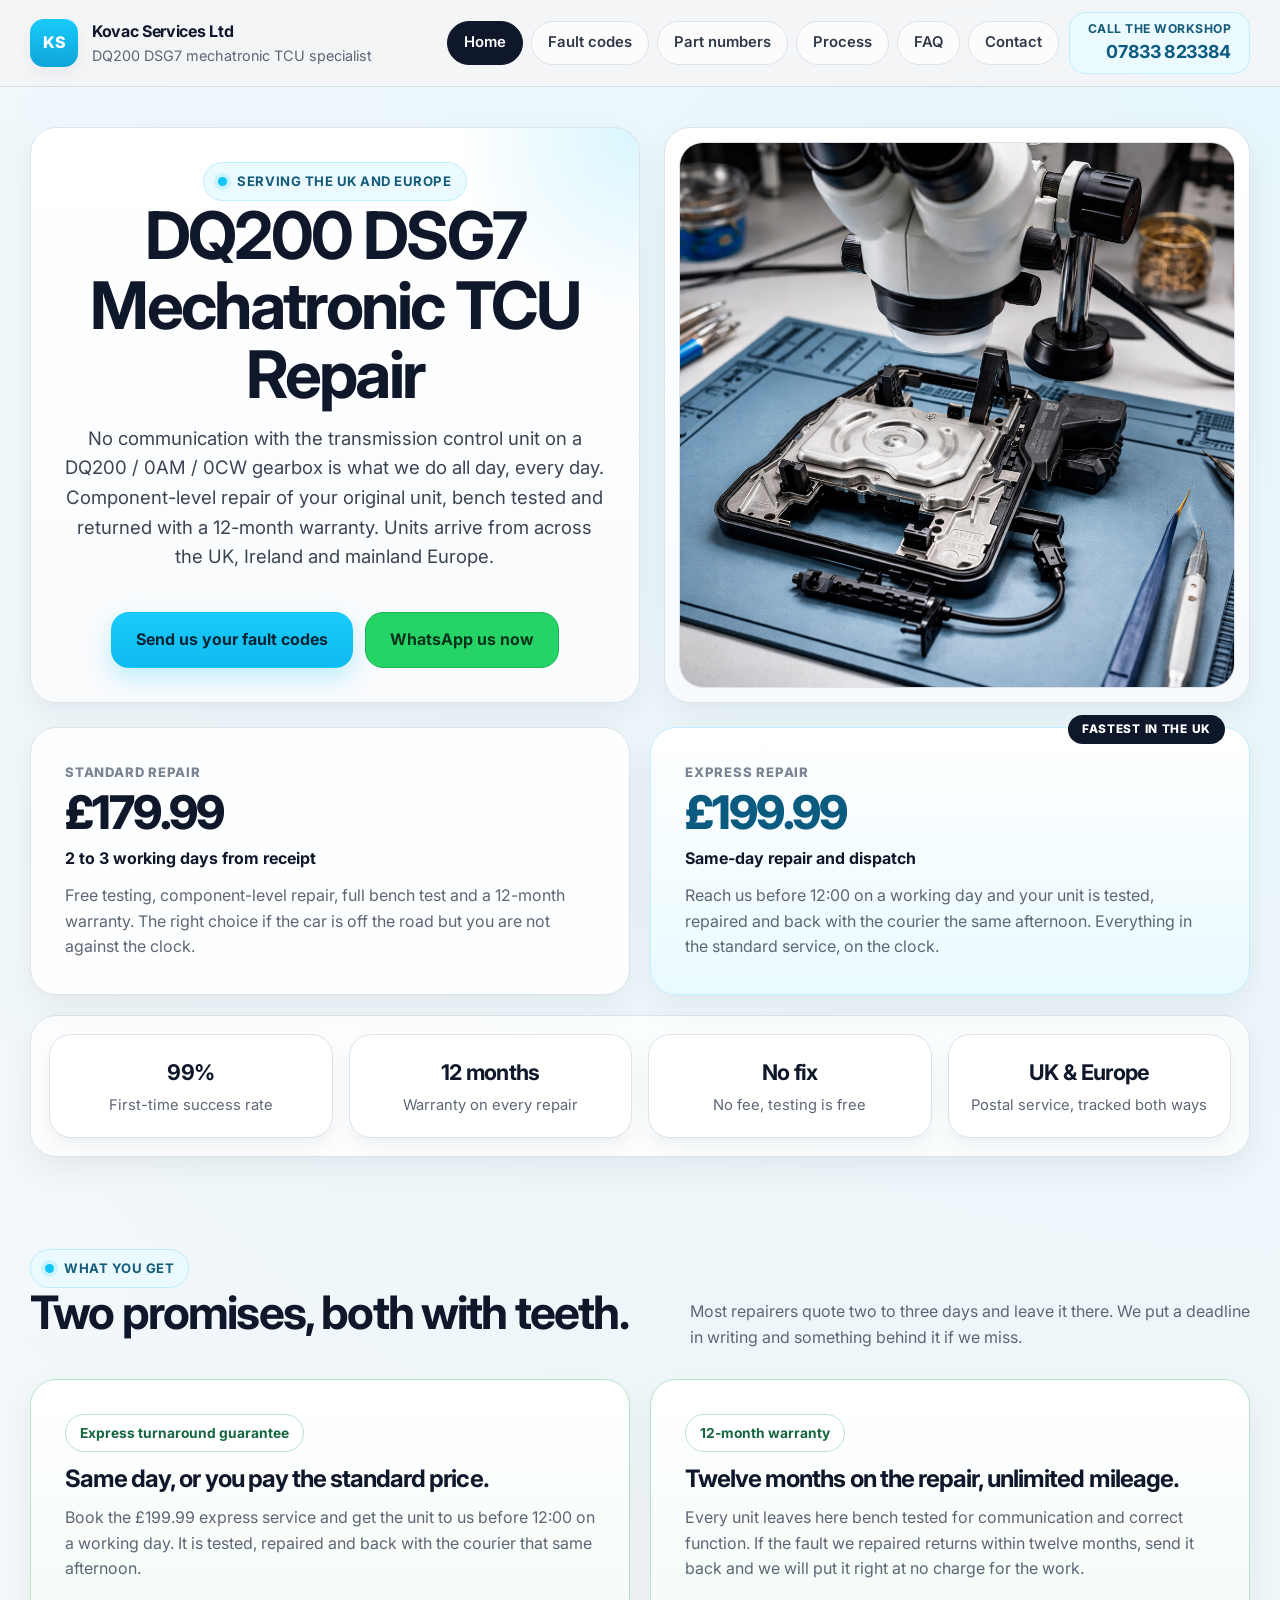
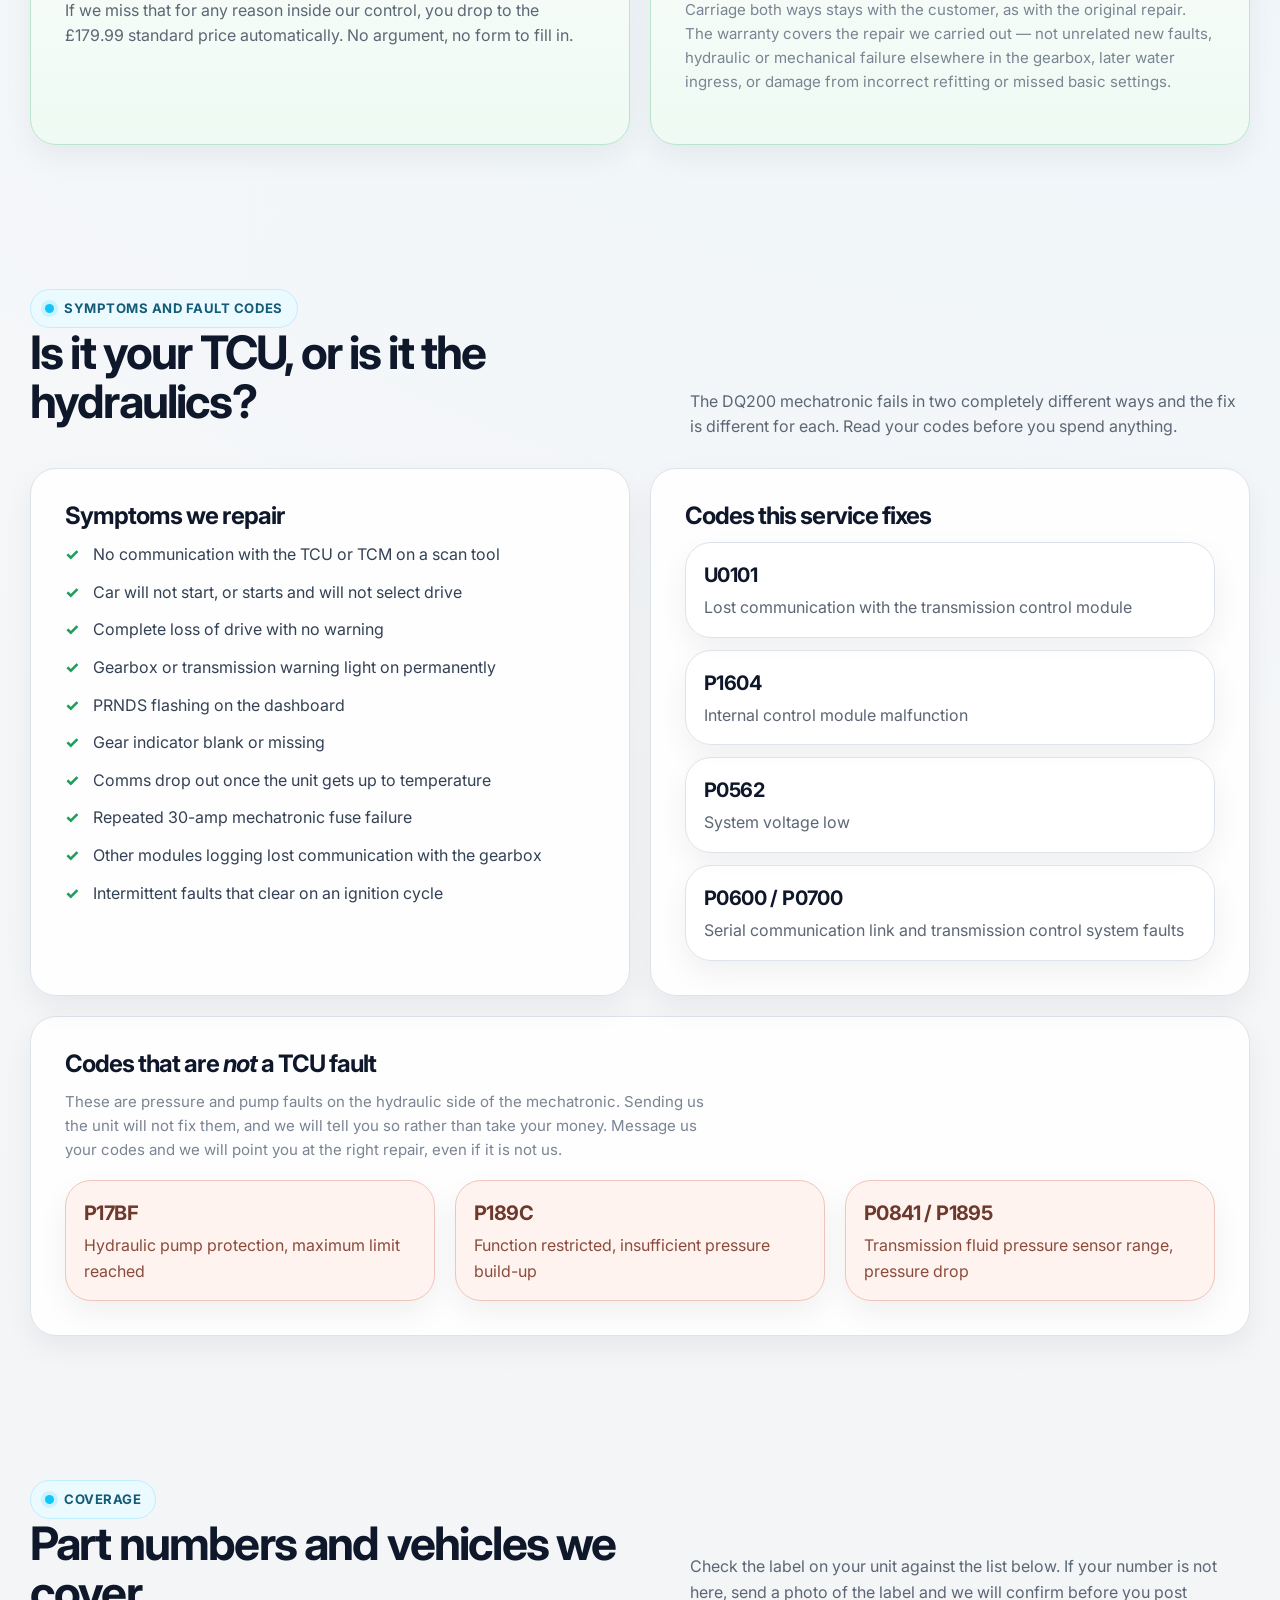
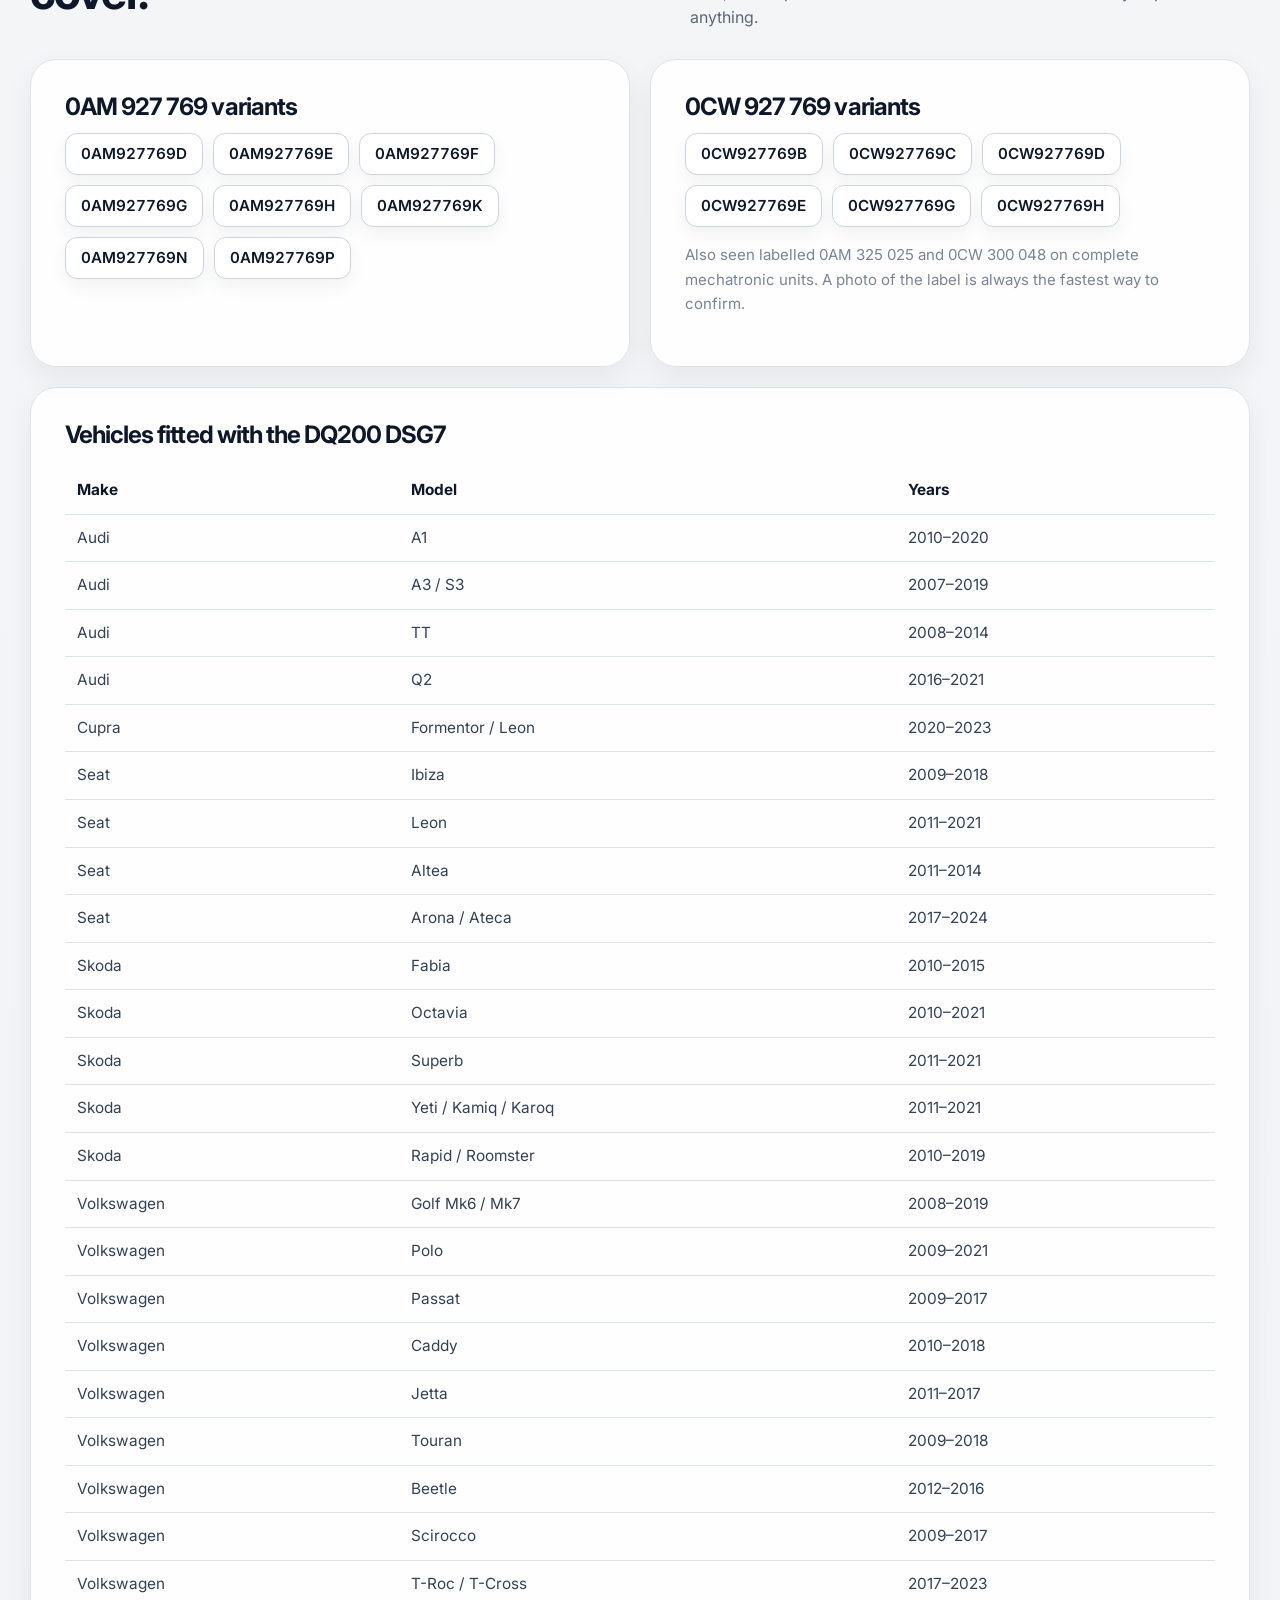
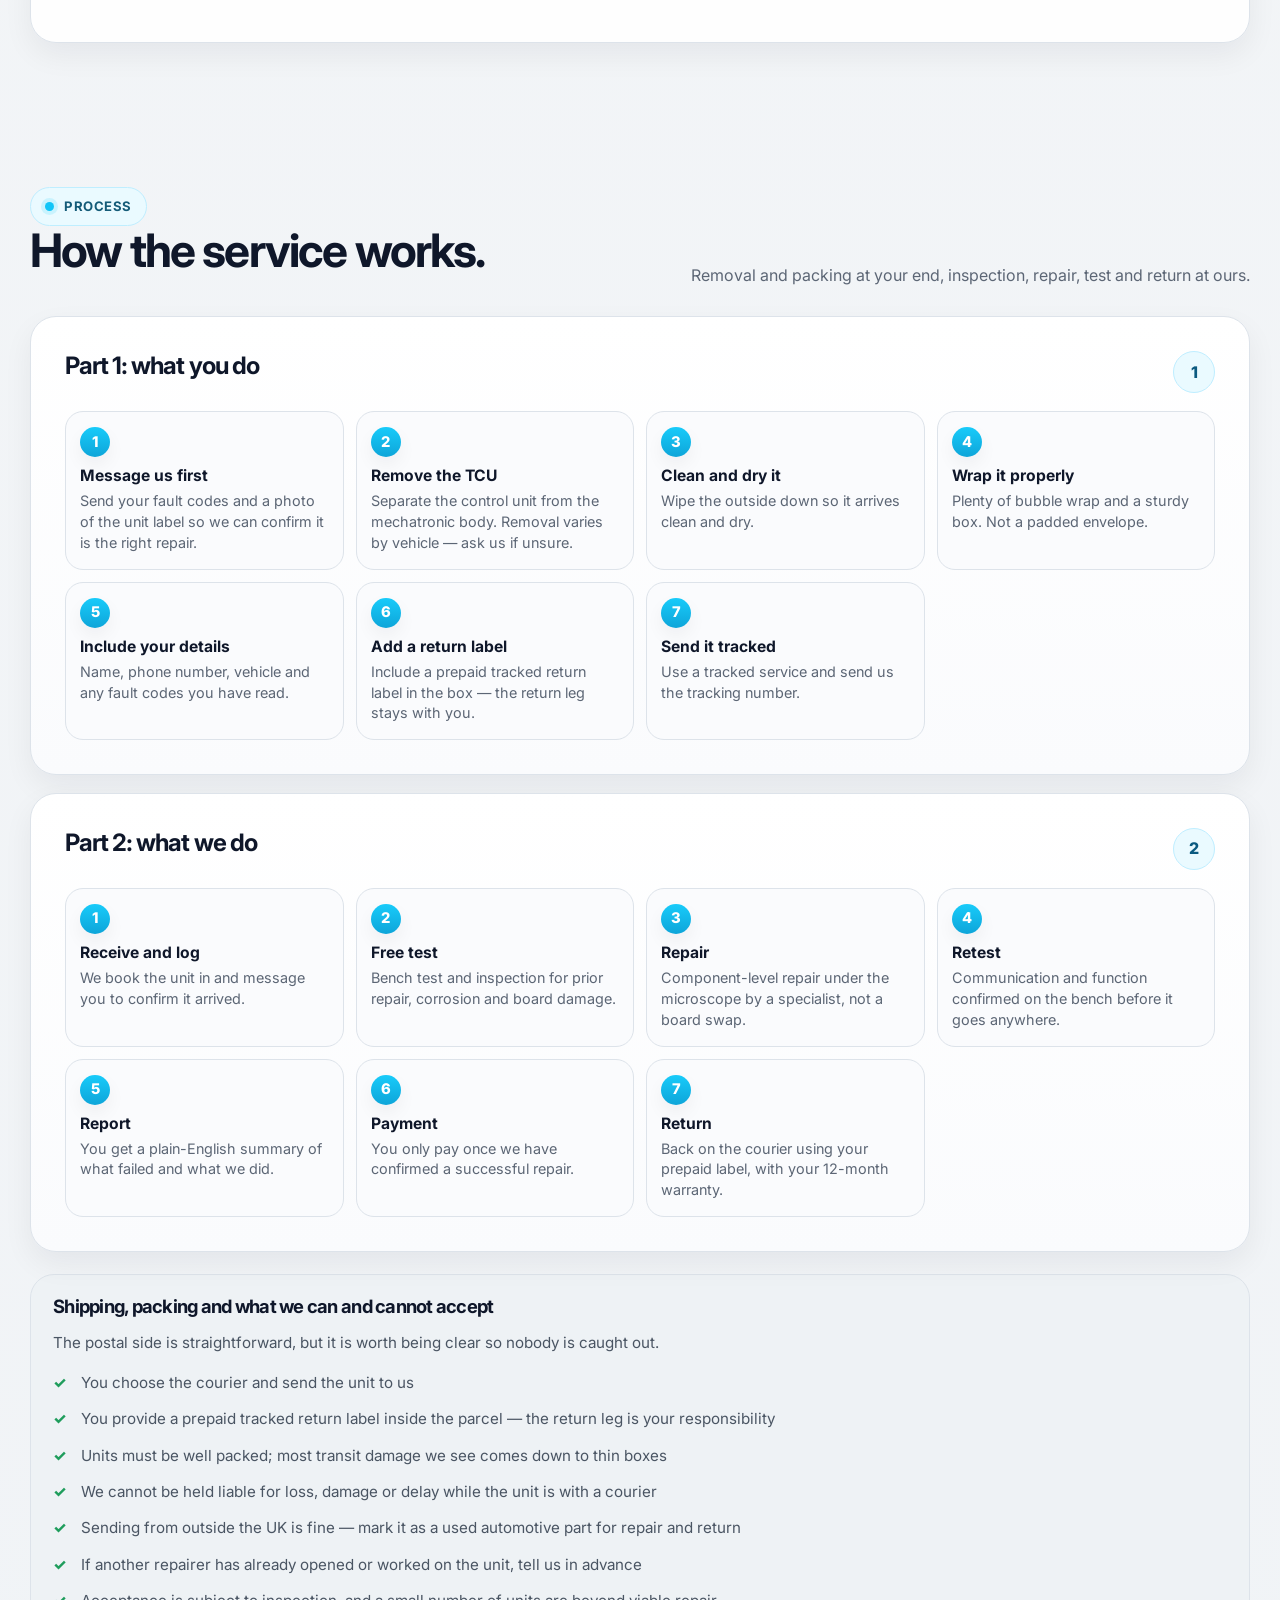
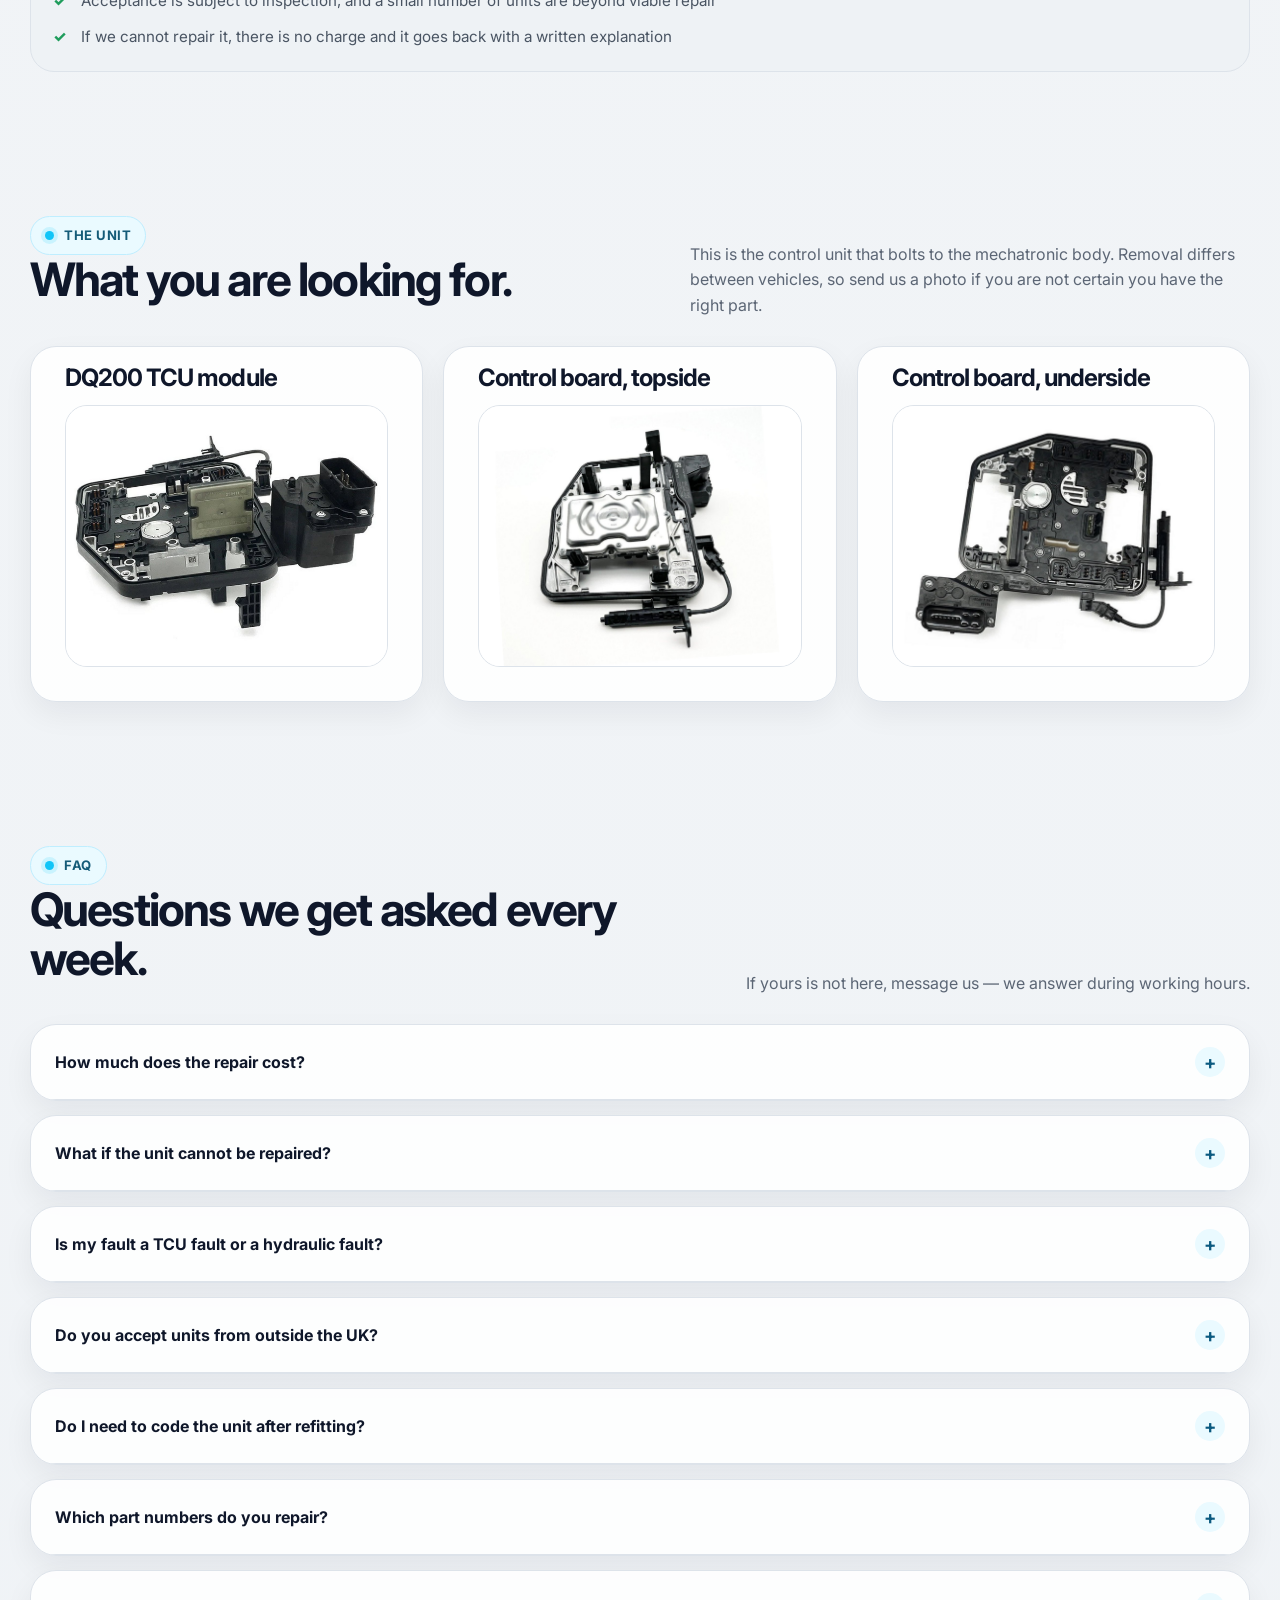
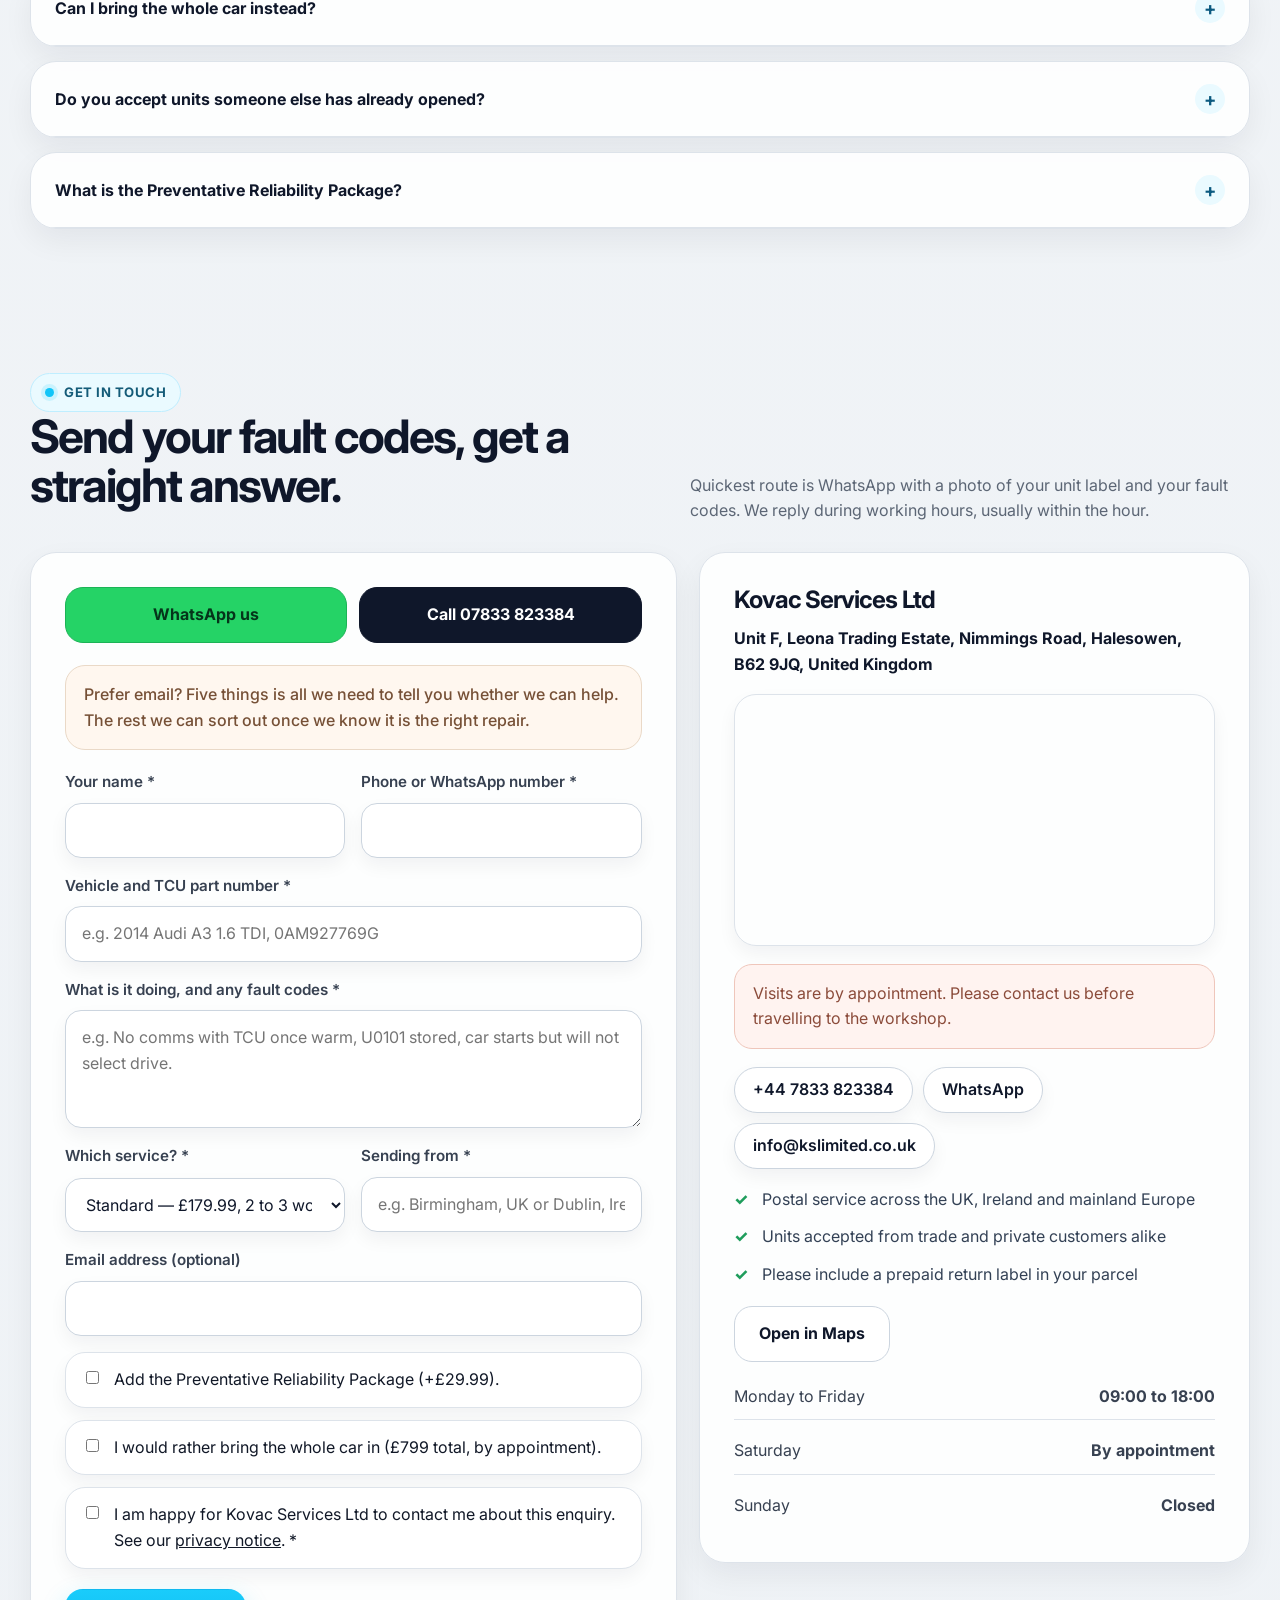
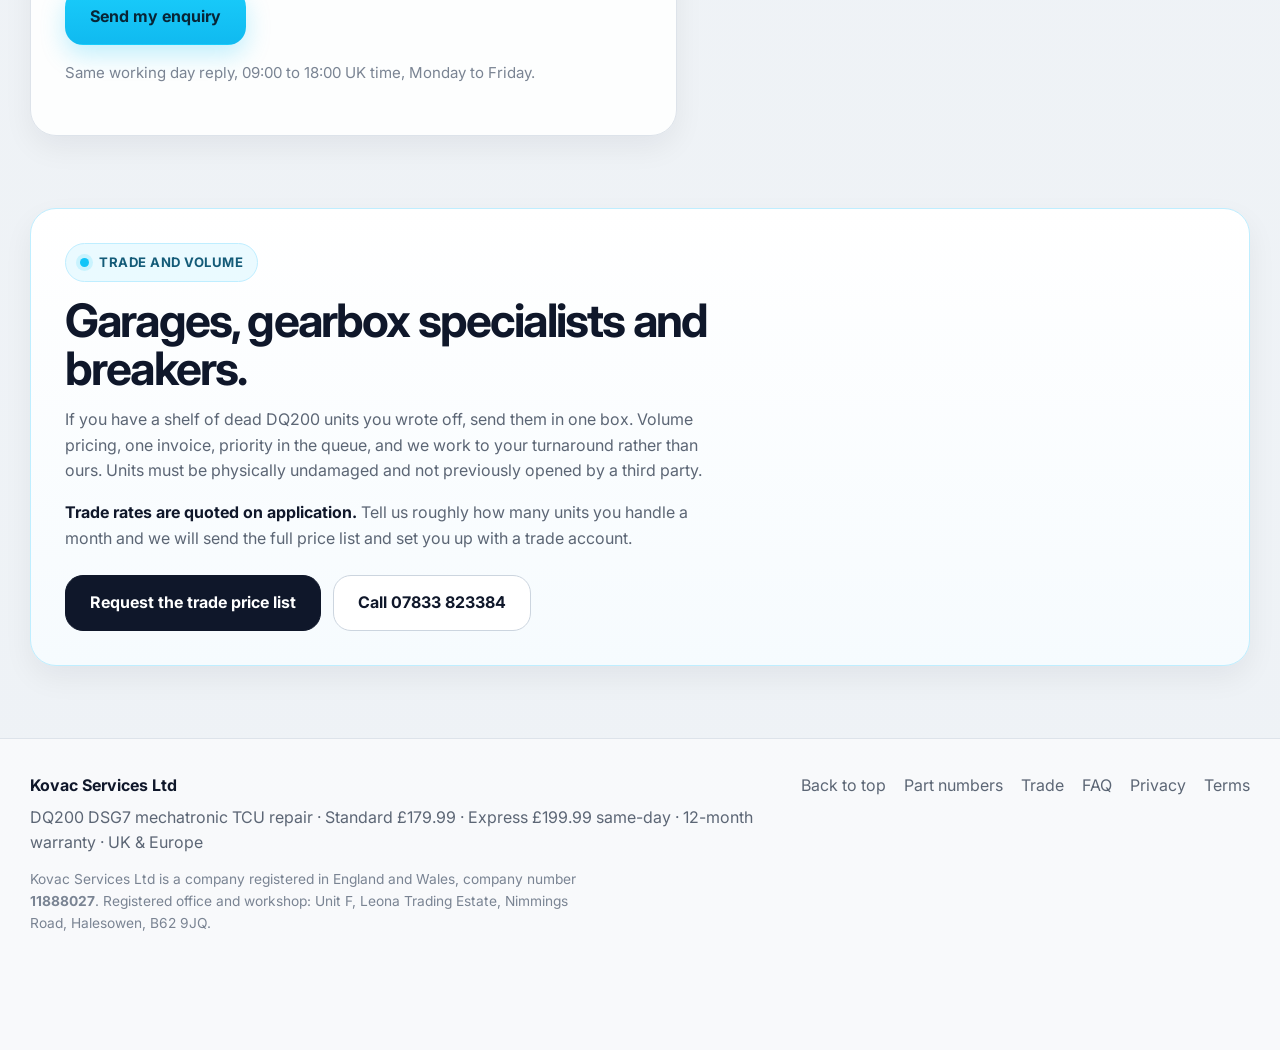
==== commit 54958da7: "Update company information and remove reviews section Removed reviews section and added company regi" ====
--- a/index.html
+++ b/index.html
@@ -68,12 +68,19 @@
         "@type": "AutoRepair",
         "@id": "https://tcmrepair.co.uk/#business",
         "name": "Kovac Services Ltd",
+        "legalName": "Kovac Services Ltd",
         "alternateName": "TCM Repair",
         "url": "https://tcmrepair.co.uk/",
         "image": "https://tcmrepair.co.uk/hero.png",
         "telephone": "+447833823384",
         "email": "info@kslimited.co.uk",
         "priceRange": "££",
+        "foundingDate": "2019-03-18",
+        "identifier": {
+          "@type": "PropertyValue",
+          "propertyID": "Companies House",
+          "value": "11888027"
+        },
         "address": {
           "@type": "PostalAddress",
           "streetAddress": "Unit F, Leona Trading Estate, Nimmings Road",
@@ -419,7 +426,6 @@
           <a href="#diagnosis">Fault codes</a>
           <a href="#coverage">Part numbers</a>
           <a href="#process">Process</a>
-          <a href="#reviews">Reviews</a>
           <a href="#faq">FAQ</a>
           <a href="#contact">Contact</a>
         </nav>
@@ -749,59 +755,6 @@
       </div>
     </section>
 
-    <!-- ================= REVIEWS ================= -->
-    <section class="section" id="reviews">
-      <div class="container">
-        <div class="section-head">
-          <div>
-            <span class="eyebrow">Customer feedback</span>
-            <h2>What people say once the unit is back on the car.</h2>
-          </div>
-          <p>
-            Real feedback from customers across the UK and Europe whose units came through this
-            workshop.
-          </p>
-        </div>
-
-        <!--
-          ============================================================
-          ROB — PASTE REAL FEEDBACK HERE.
-          Use actual WhatsApp / eBay messages from customers. Keep the
-          wording as they wrote it (tidy typos only). First name plus
-          vehicle and month is enough — no full names or reg numbers.
-
-          Do NOT publish invented testimonials. Since the DMCC Act came
-          into force, fake reviews are strict-liability with penalties up
-          to 10% of global turnover, and competitors do report it.
-
-          Quick way to collect more — send this after every repair:
-          "Glad it's sorted. If you've got 20 seconds, a line about how it
-          went really helps us out — happy for us to use it on the site?"
-
-          Once you have 5+, add an AggregateRating block to the JSON-LD
-          and the star rating will show in Google results.
-          ============================================================
-        -->
-        <div class="grid-3">
-          <article class="review-card">
-            <div class="stars" aria-hidden="true">★★★★★</div>
-            <p>[Paste real customer feedback here]</p>
-            <div class="review-meta">[First name] · [Vehicle] · [Month, year]</div>
-          </article>
-          <article class="review-card">
-            <div class="stars" aria-hidden="true">★★★★★</div>
-            <p>[Paste real customer feedback here]</p>
-            <div class="review-meta">[First name] · [Vehicle] · [Month, year]</div>
-          </article>
-          <article class="review-card">
-            <div class="stars" aria-hidden="true">★★★★★</div>
-            <p>[Paste real customer feedback here]</p>
-            <div class="review-meta">[First name] · [Vehicle] · [Month, year]</div>
-          </article>
-        </div>
-      </div>
-    </section>
-
     <!-- ================= THE UNIT ================= -->
     <section class="section" id="gallery">
       <div class="container">
@@ -1107,8 +1060,8 @@
            company number, place of registration and registered office on its website. -->
       <p class="legal-line">
         Kovac Services Ltd is a company registered in England and Wales, company number
-        <strong></strong>. Registered office: [REGISTERED OFFICE ADDRESS].
-        VAT number [VAT NUMBER, or delete this sentence if not VAT registered].
+        <strong>11888027</strong>. Registered office and workshop: Unit F, Leona Trading Estate,
+        Nimmings Road, Halesowen, B62 9JQ.
       </p>
     </div>
   </footer>
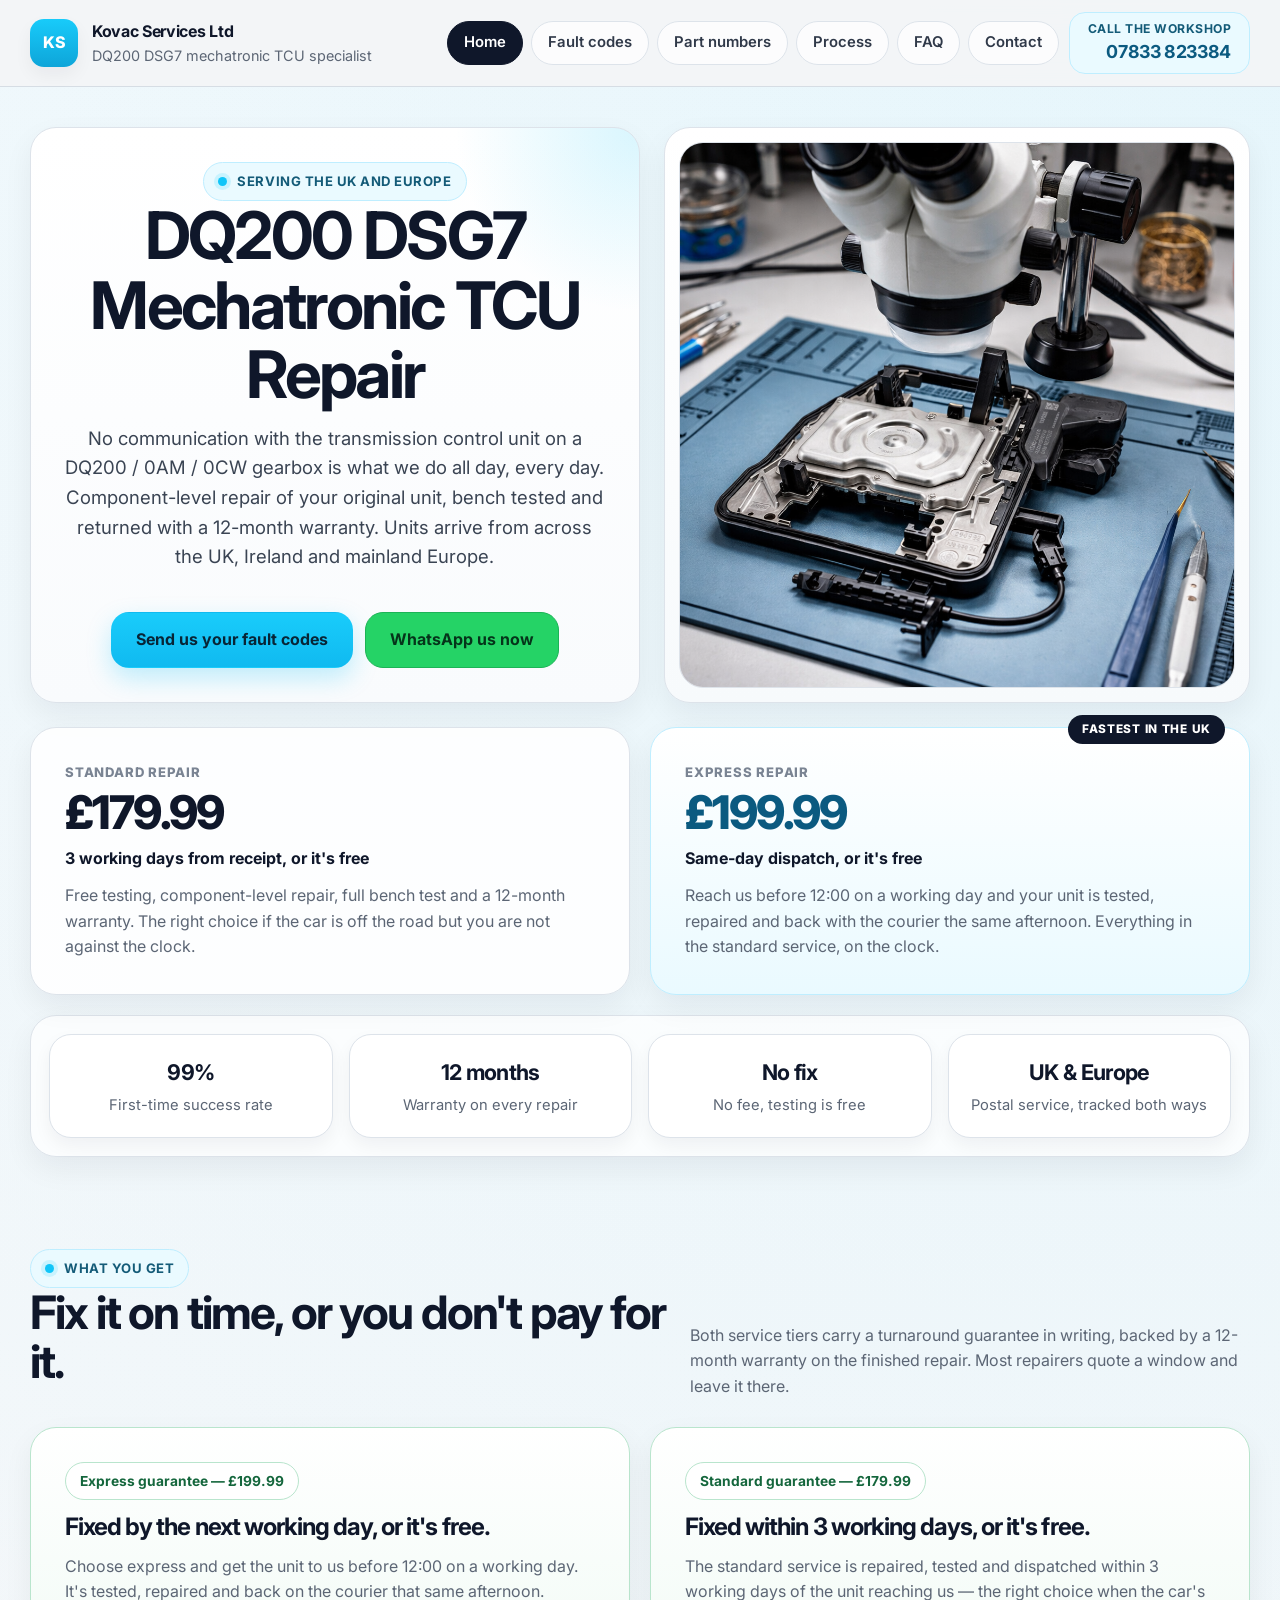
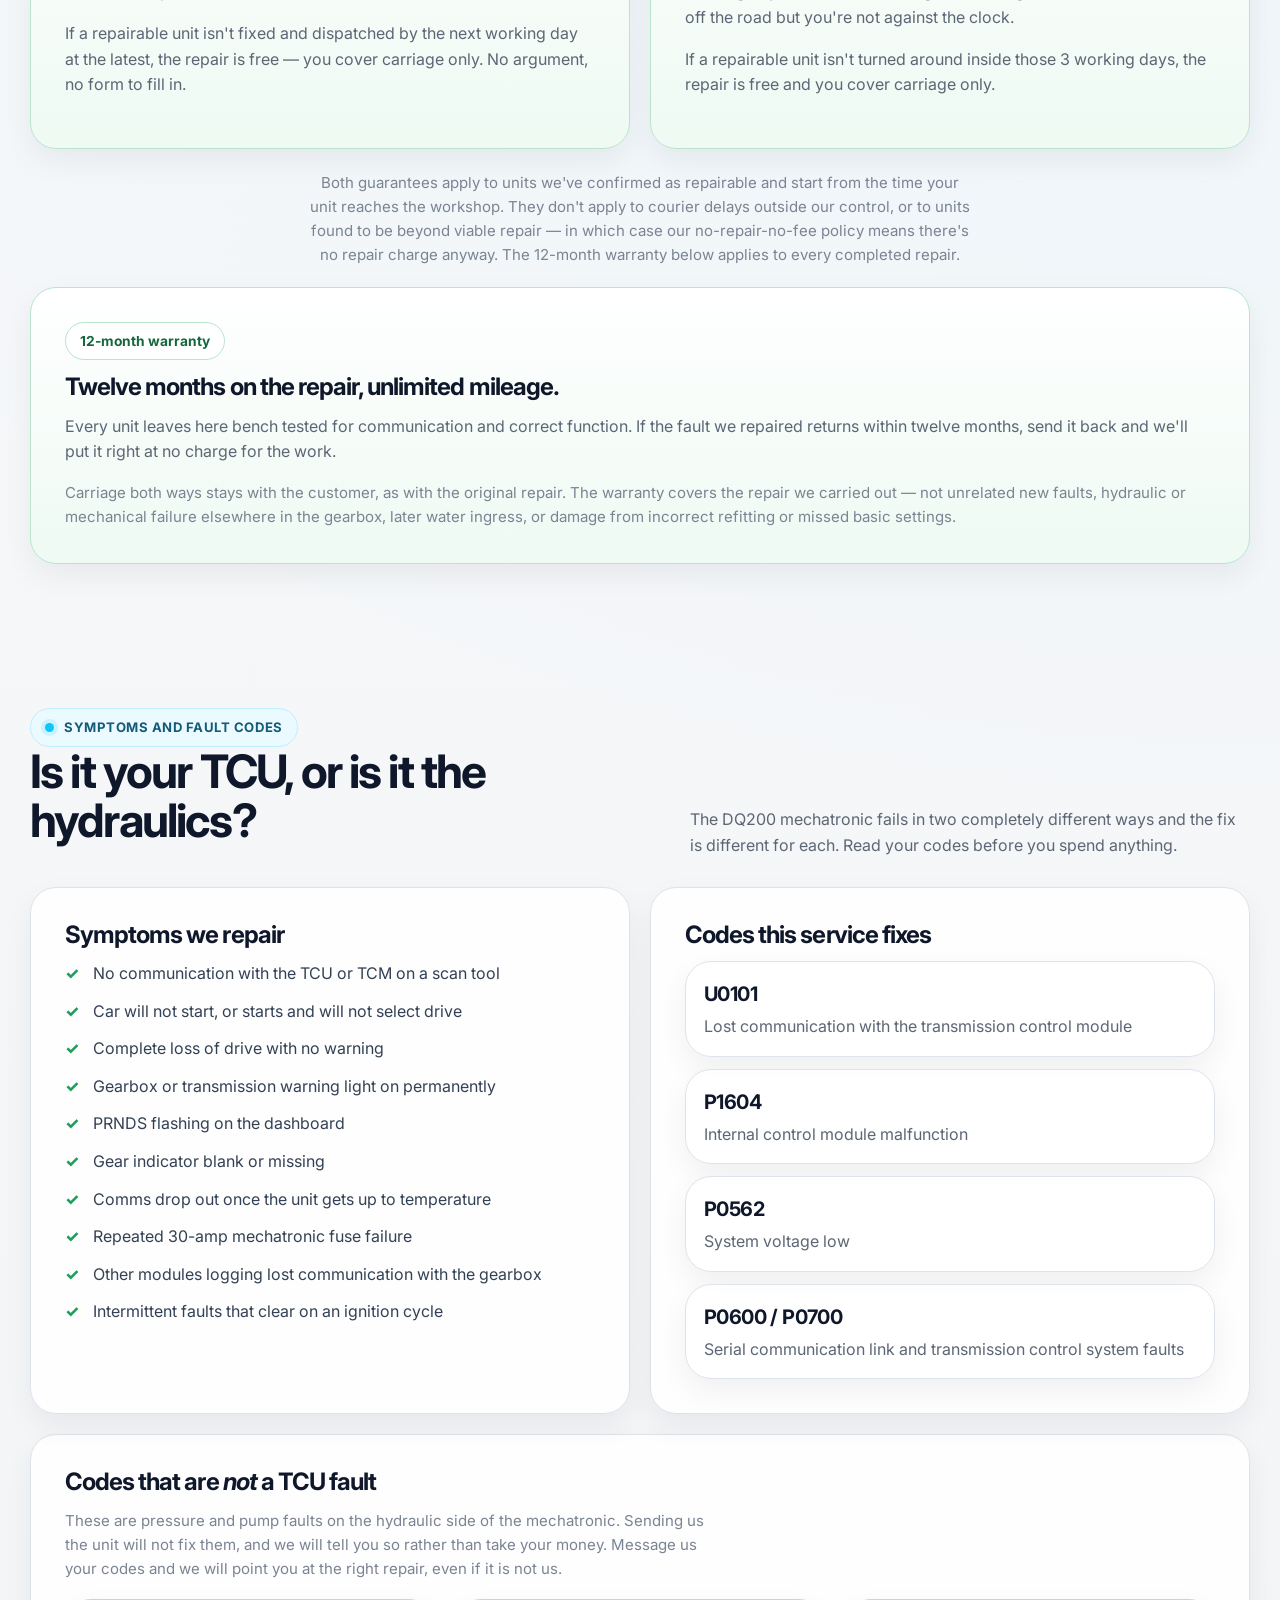
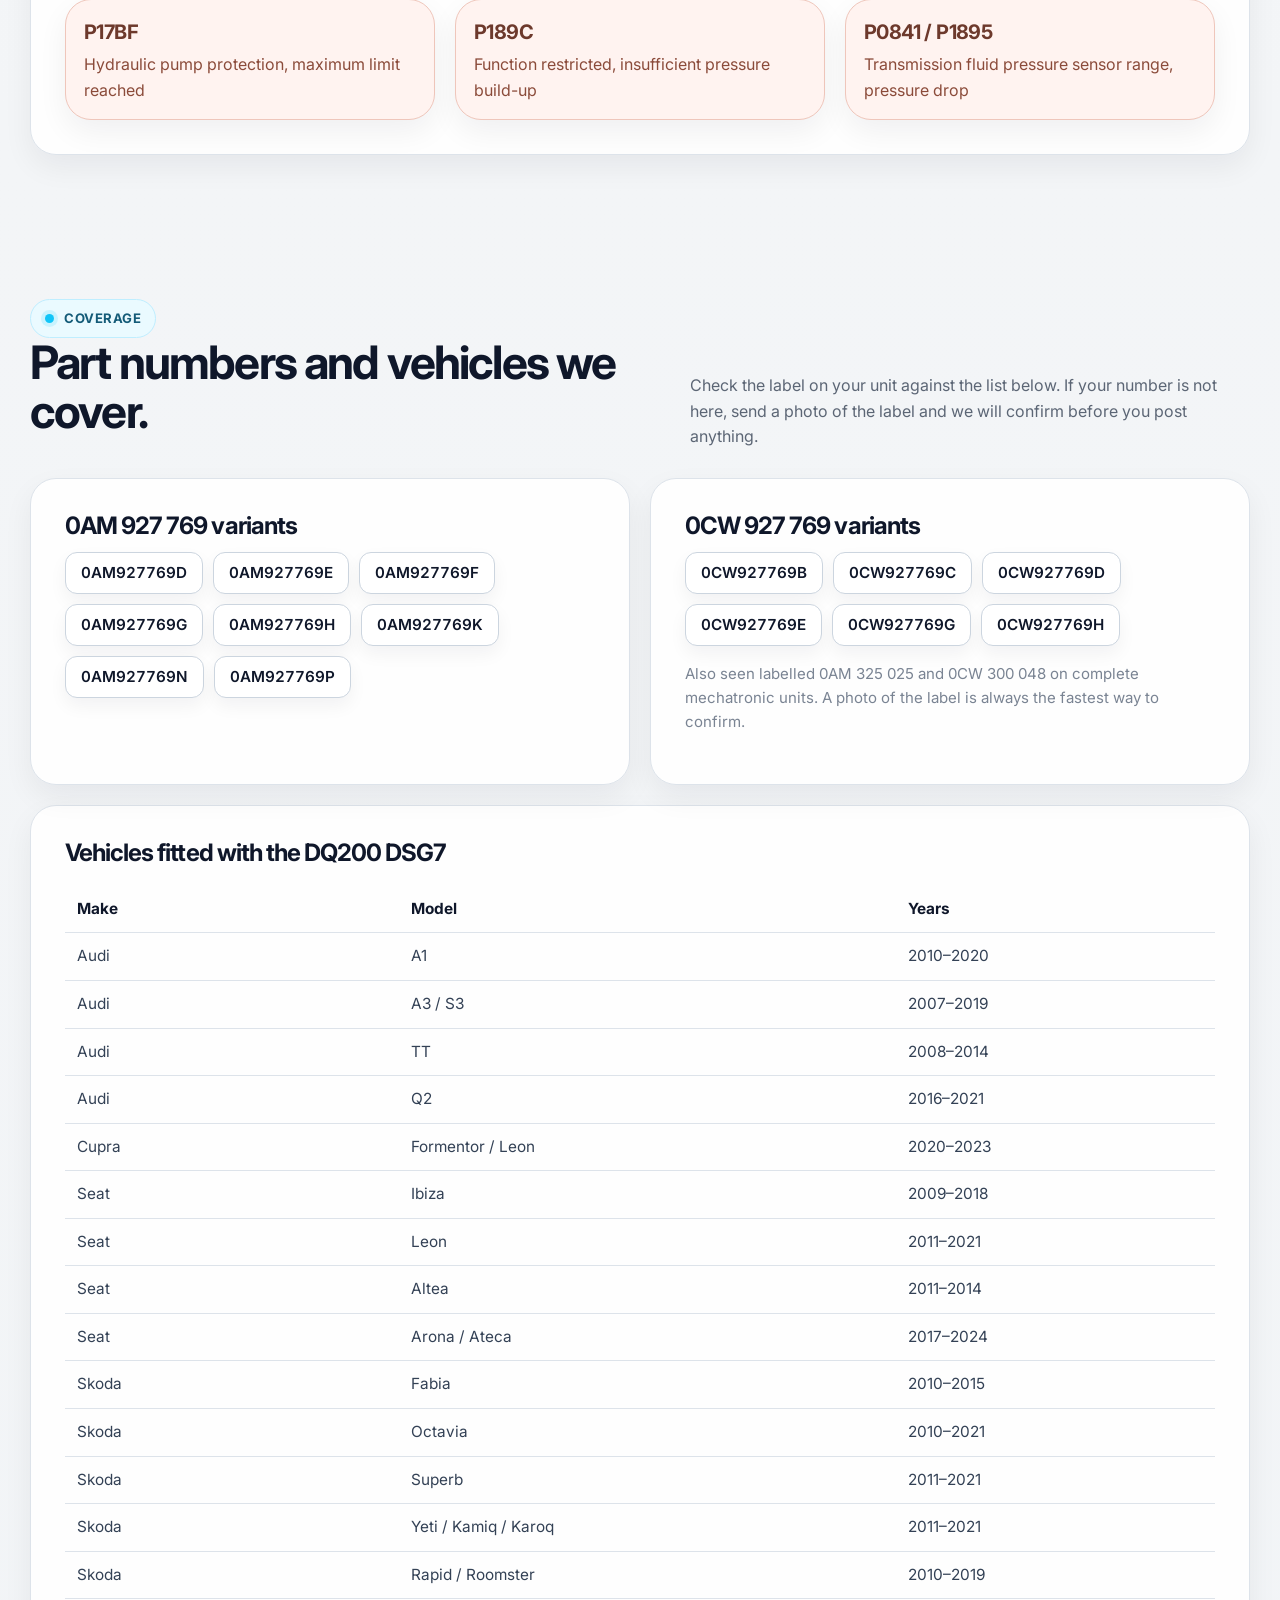
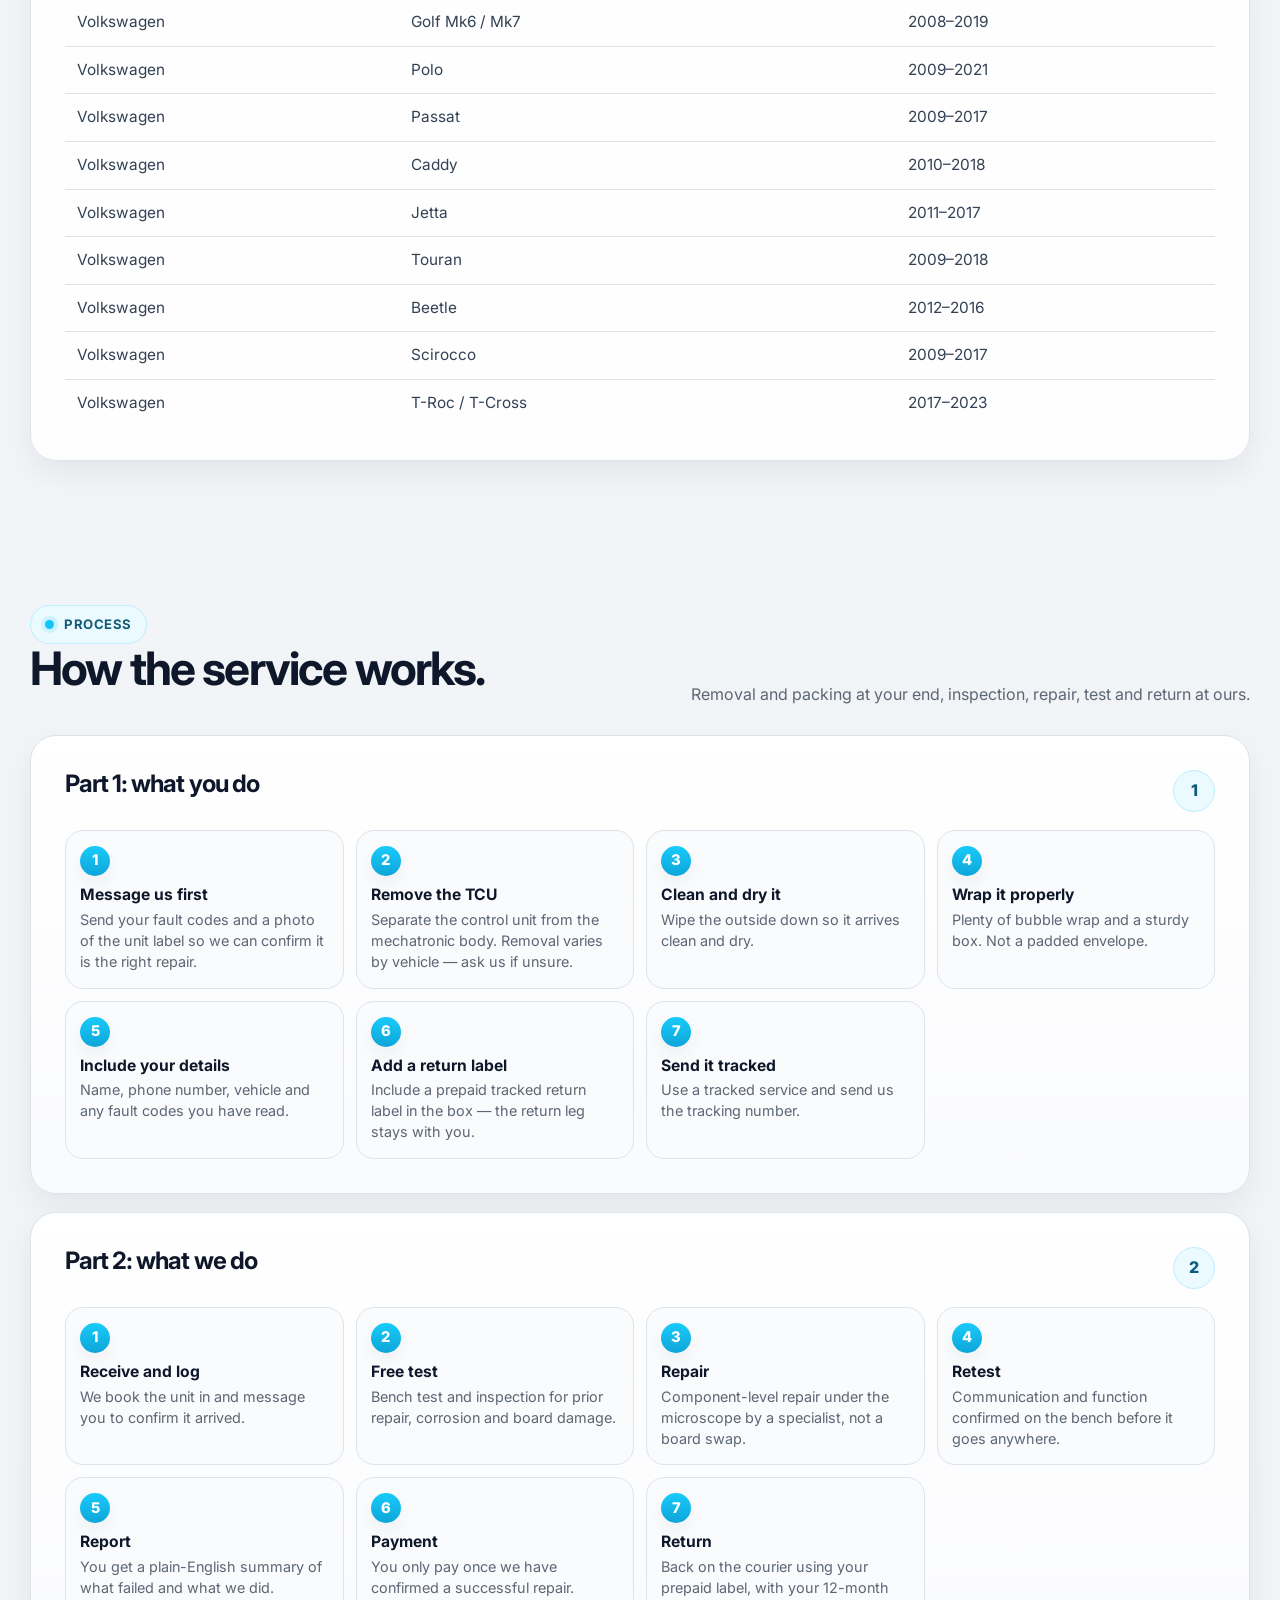
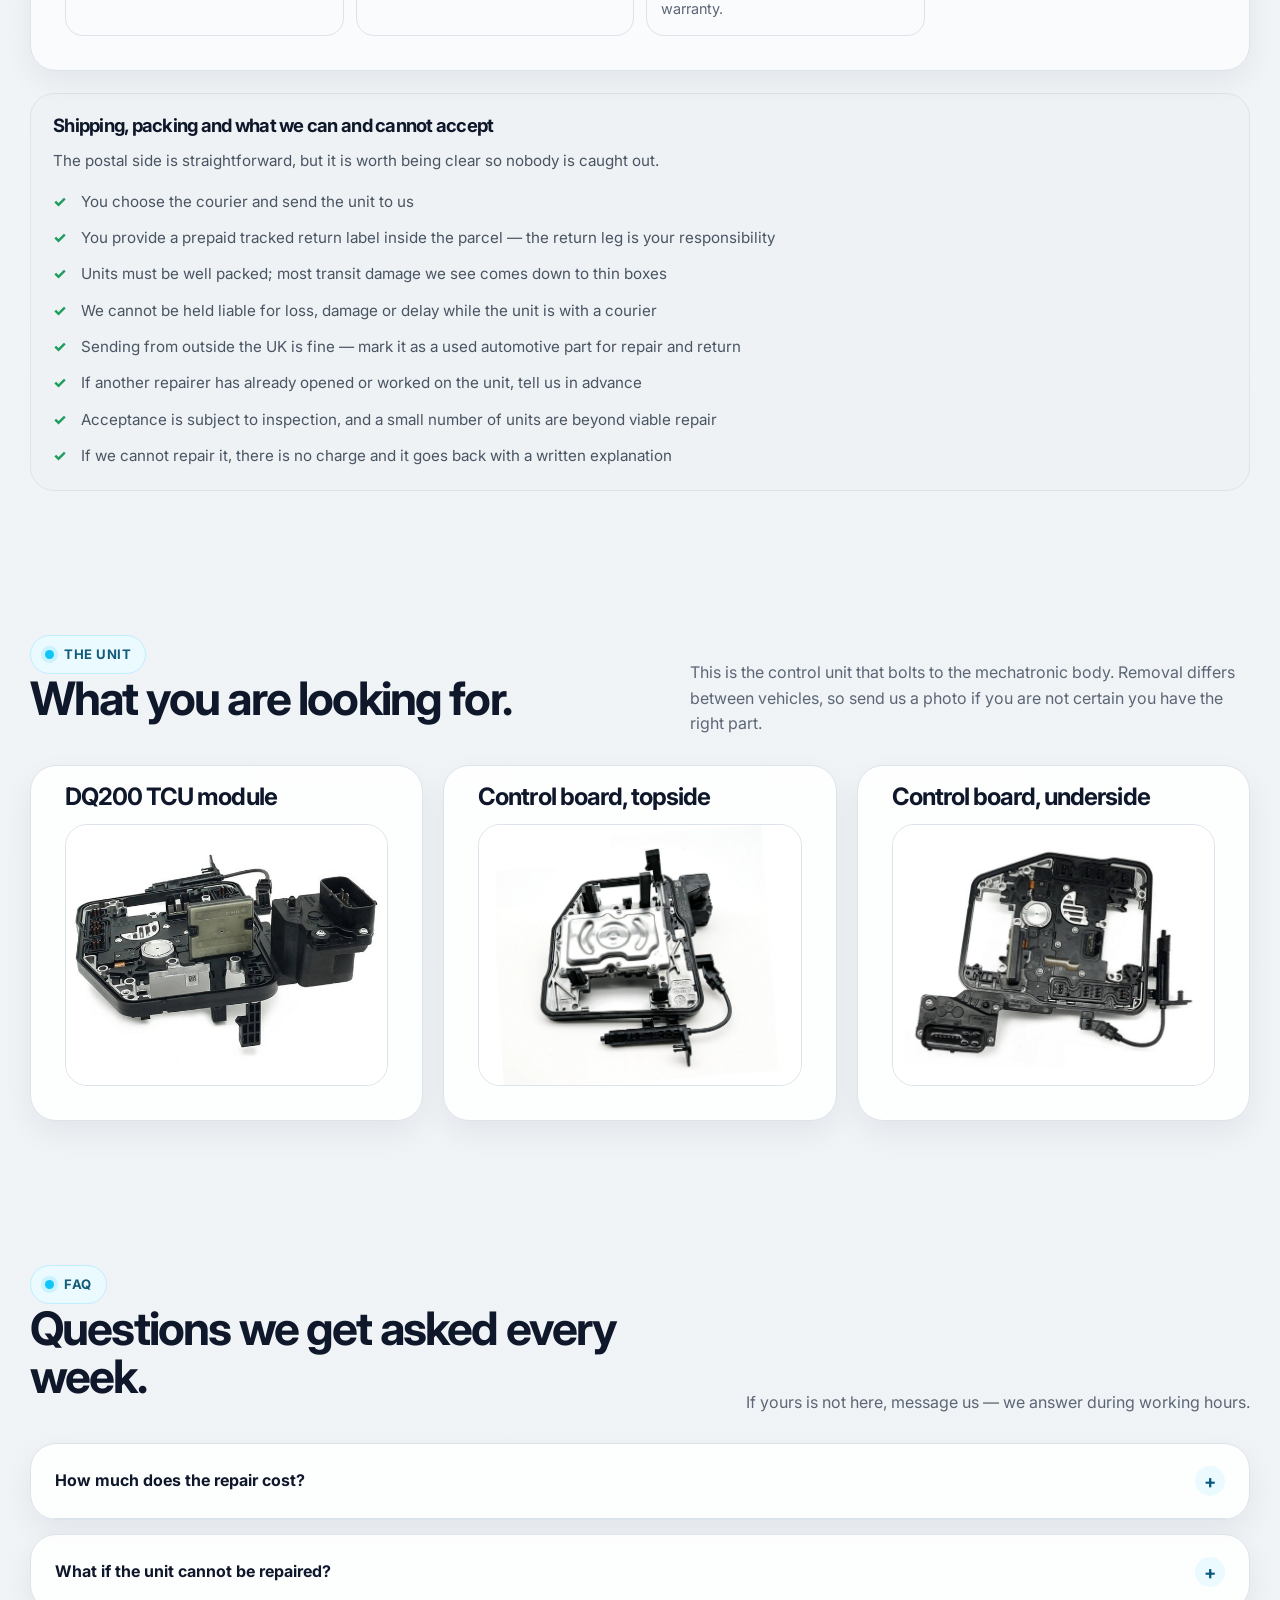
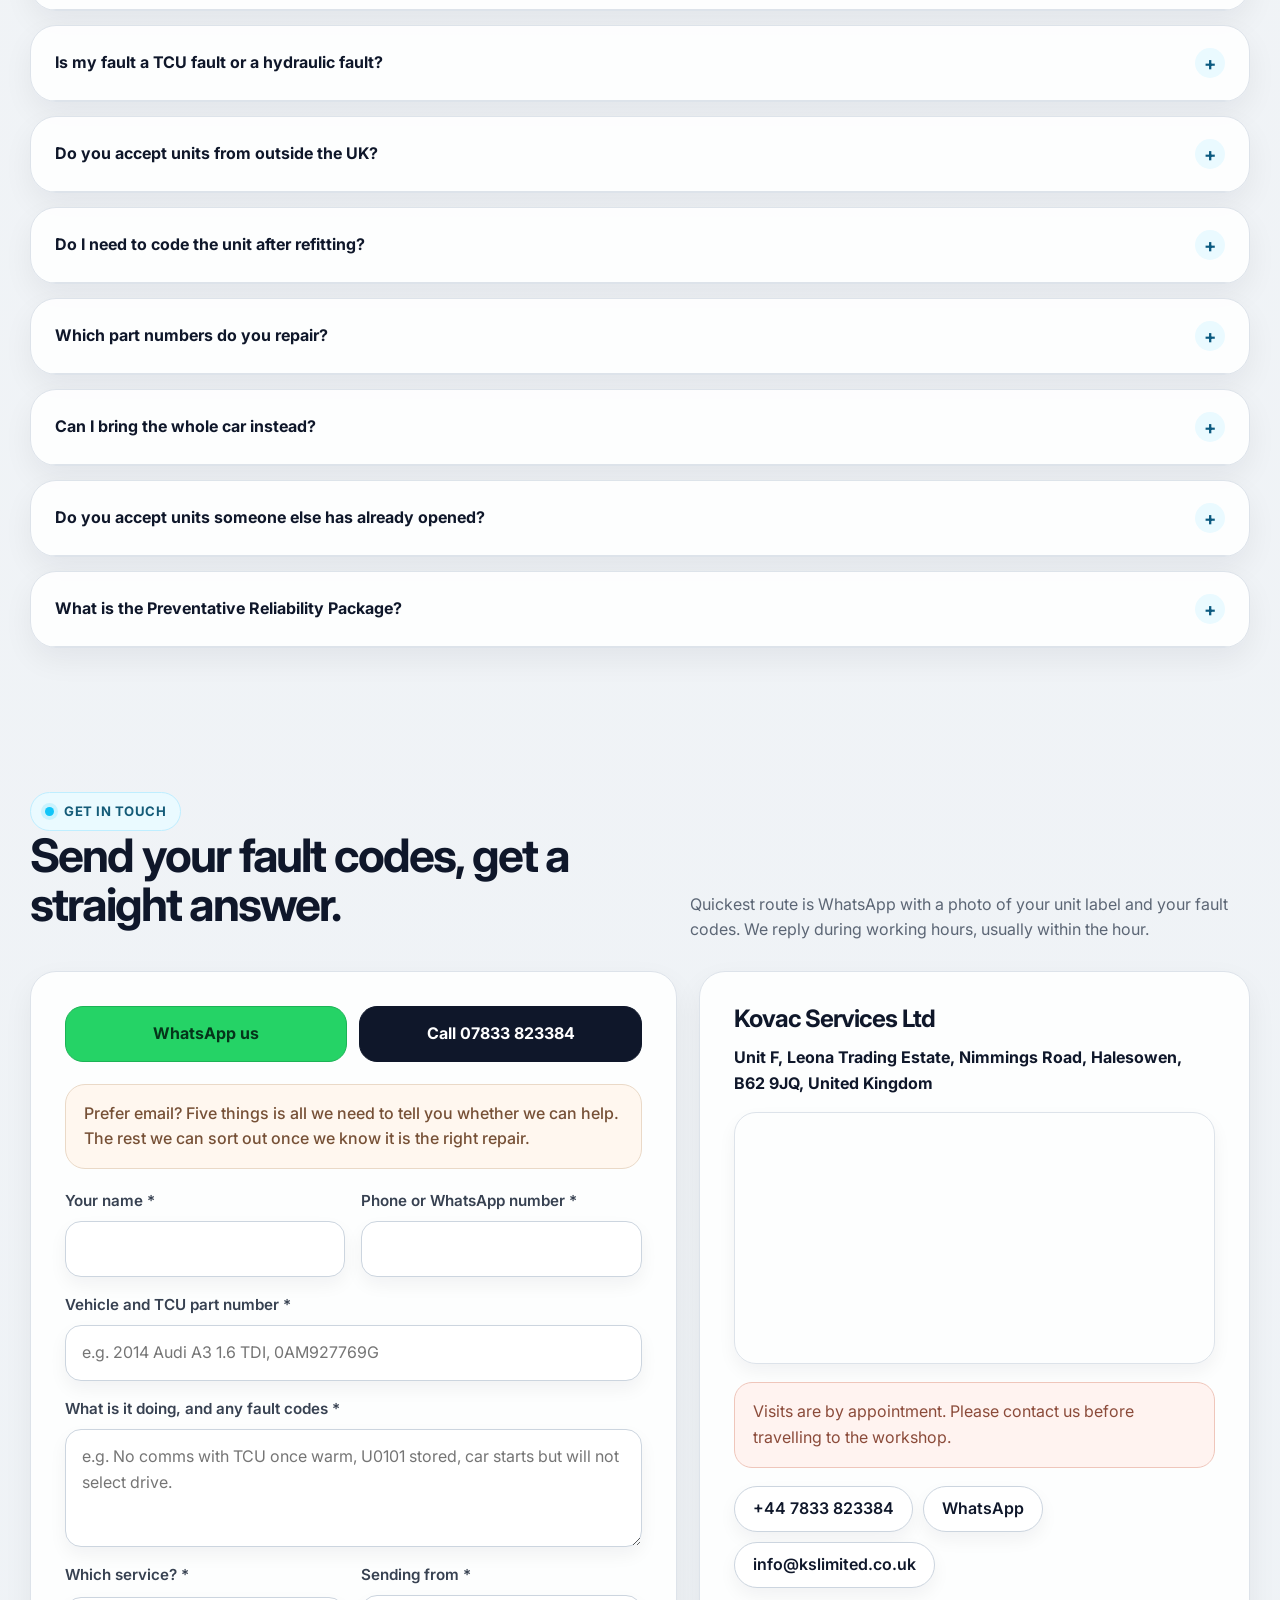
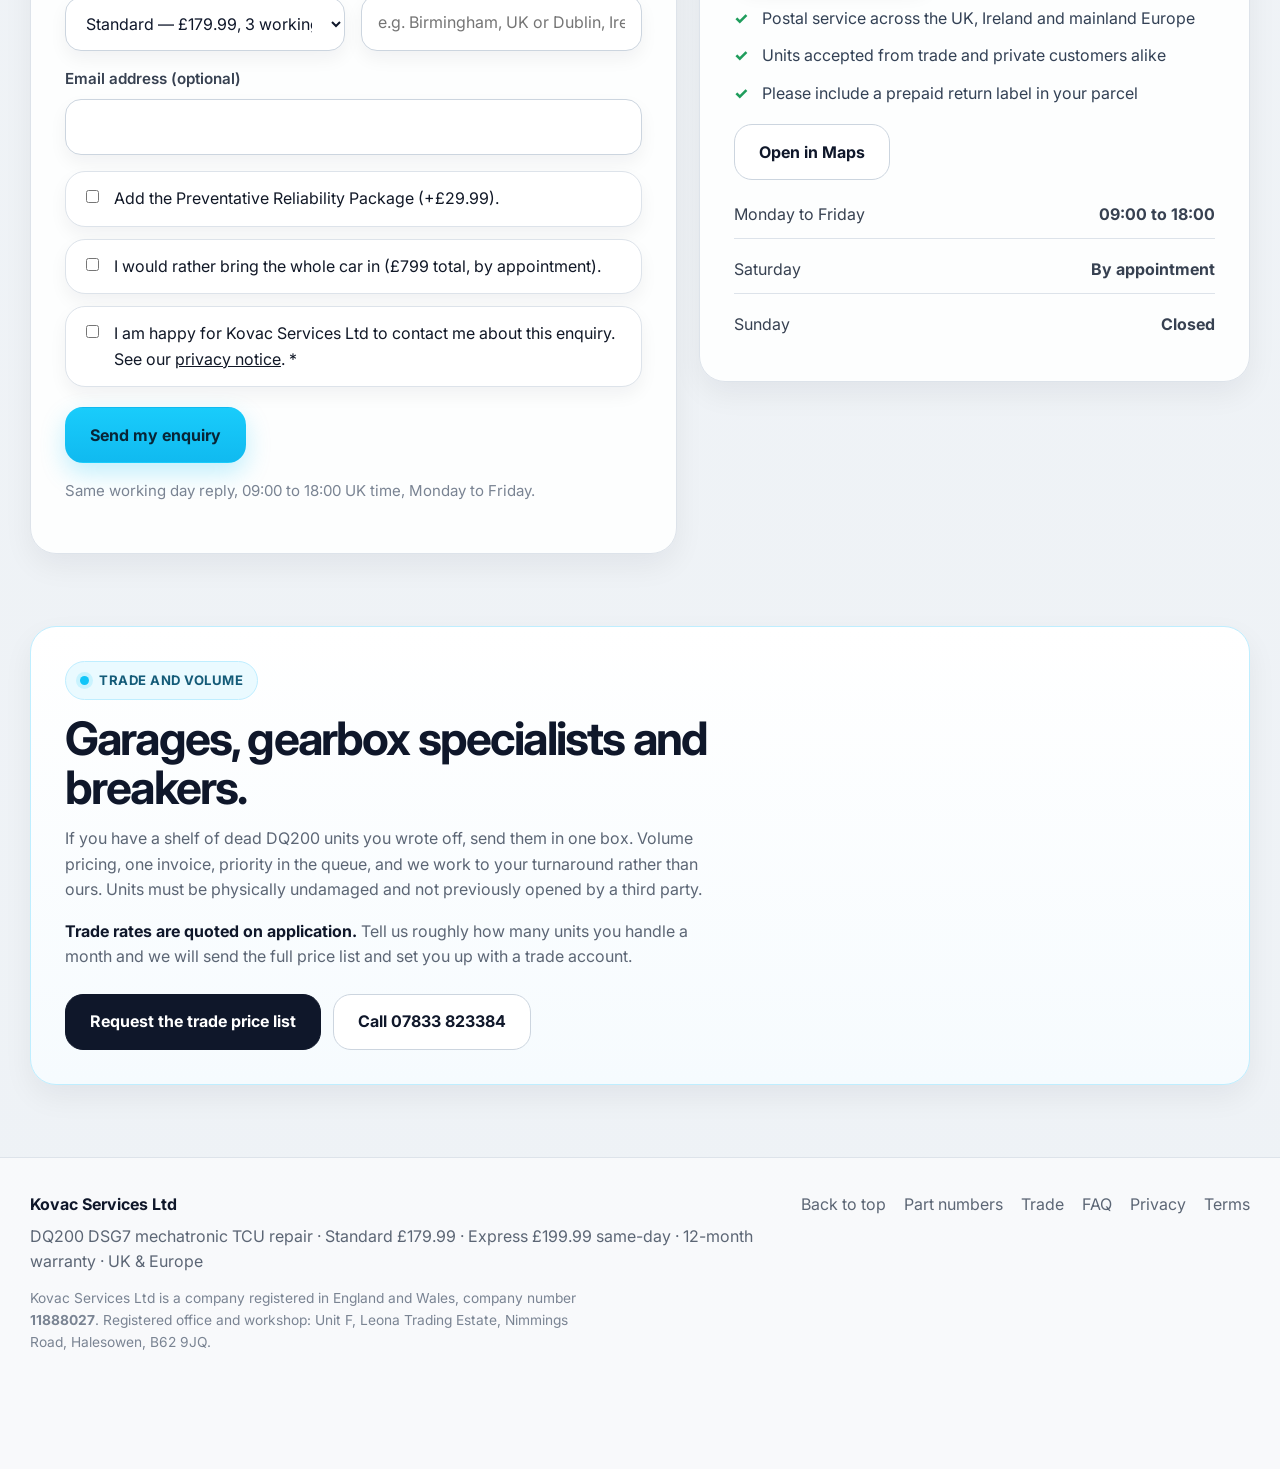
==== commit 80d40d37: "Revise repair turnaround times and guarantees Updated turnaround times and guarantees for standard a" ====
--- a/index.html
+++ b/index.html
@@ -18,7 +18,7 @@
 
   <meta
     name="description"
-    content="DQ200 DSG7 mechatronic TCU repair for VW, Audi, Seat, Skoda and Cupra. Standard £179.99 with 2 to 3 day turnaround, or £199.99 for same-day repair and dispatch. 12-month warranty, free testing, no repair no fee. Postal service across the UK and Europe."
+    content="DQ200 DSG7 mechatronic TCU repair for VW, Audi, Seat, Skoda and Cupra. Standard £179.99 with 3 working day turnaround, on time or free, or £199.99 for same-day repair and dispatch. 12-month warranty, free testing, no repair no fee. Postal service across the UK and Europe."
   />
 
   <link rel="canonical" href="https://tcmrepair.co.uk/" />
@@ -29,7 +29,7 @@
   <meta property="og:title" content="DQ200 DSG7 Mechatronic TCU Repair | UK &amp; Europe" />
   <meta
     property="og:description"
-    content="Standard £179.99, 2 to 3 days. Express £199.99, same-day repair and dispatch. 12-month warranty, free testing, no repair no fee."
+    content="Standard £179.99, 3 days, on time or free. Express £199.99, same-day repair and dispatch. 12-month warranty, free testing, no repair no fee."
   />
   <meta property="og:image" content="https://tcmrepair.co.uk/hero.png" />
   <meta property="og:image:alt" content="DQ200 DSG7 mechatronic TCU on the repair bench at Kovac Services Ltd" />
@@ -37,7 +37,7 @@
 
   <meta name="twitter:card" content="summary_large_image" />
   <meta name="twitter:title" content="DQ200 DSG7 Mechatronic TCU Repair | UK &amp; Europe" />
-  <meta name="twitter:description" content="Standard £179.99, 2 to 3 days. Express £199.99, same-day dispatch. 12-month warranty." />
+  <meta name="twitter:description" content="Standard £179.99, 3 days, on time or free. Express £199.99, same-day dispatch. 12-month warranty." />
   <meta name="twitter:image" content="https://tcmrepair.co.uk/hero.png" />
 
   <meta name="robots" content="index,follow,max-image-preview:large" />
@@ -116,7 +116,7 @@
           {
             "@type": "Offer",
             "name": "Standard repair",
-            "description": "2 to 3 working day turnaround from receipt.",
+            "description": "3 working day turnaround from receipt, or the repair is free on a repairable unit.",
             "price": "179.99",
             "priceCurrency": "GBP",
             "availability": "https://schema.org/InStock",
@@ -140,7 +140,7 @@
           {
             "@type": "Question",
             "name": "How much does a DQ200 TCU repair cost?",
-            "acceptedAnswer": { "@type": "Answer", "text": "Standard repair is £179.99 with a 2 to 3 working day turnaround from receipt. Express is £199.99 and is repaired, tested and dispatched the same day if the unit reaches us before 12:00 on a working day. Both include free testing and a 12-month warranty." }
+            "acceptedAnswer": { "@type": "Answer", "text": "Standard repair is £179.99 with a 3 working day turnaround from receipt, and if a repairable unit is not turned around in that window the repair is free. Express is £199.99 and is repaired, tested and dispatched the same day if the unit reaches us before 12:00 on a working day. Both include free testing and a 12-month warranty." }
           },
           {
             "@type": "Question",
@@ -471,7 +471,7 @@
           <article class="price-card">
             <span class="price-name">Standard repair</span>
             <span class="price-amount">£179.99</span>
-            <span class="price-turn">2 to 3 working days from receipt</span>
+            <span class="price-turn">3 working days from receipt, or it's free</span>
             <p>
               Free testing, component-level repair, full bench test and a 12-month warranty. The
               right choice if the car is off the road but you are not against the clock.
@@ -482,7 +482,7 @@
             <span class="price-flag">Fastest in the UK</span>
             <span class="price-name">Express repair</span>
             <span class="price-amount">£199.99</span>
-            <span class="price-turn">Same-day repair and dispatch</span>
+            <span class="price-turn">Same-day dispatch, or it's free</span>
             <p>
               Reach us before 12:00 on a working day and your unit is tested, repaired and back with
               the courier the same afternoon. Everything in the standard service, on the clock.
@@ -505,44 +505,66 @@
         <div class="section-head">
           <div>
             <span class="eyebrow">What you get</span>
-            <h2>Two promises, both with teeth.</h2>
+            <h2>Fix it on time, or you don't pay for it.</h2>
           </div>
           <p>
-            Most repairers quote two to three days and leave it there. We put a deadline in writing
-            and something behind it if we miss.
+            Both service tiers carry a turnaround guarantee in writing, backed by a 12-month
+            warranty on the finished repair. Most repairers quote a window and leave it there.
           </p>
         </div>
 
         <div class="grid-2">
           <article class="promise-card">
-            <span class="badge">Express turnaround guarantee</span>
-            <h3>Same day, or you pay the standard price.</h3>
+            <span class="badge">Express guarantee — £199.99</span>
+            <h3>Fixed by the next working day, or it's free.</h3>
             <p>
-              Book the £199.99 express service and get the unit to us before 12:00 on a working day.
-              It is tested, repaired and back with the courier that same afternoon.
+              Choose express and get the unit to us before 12:00 on a working day. It's tested,
+              repaired and back on the courier that same afternoon.
             </p>
             <p>
-              If we miss that for any reason inside our control, you drop to the £179.99 standard
-              price automatically. No argument, no form to fill in.
+              If a repairable unit isn't fixed and dispatched by the next working day at the latest,
+              the repair is free — you cover carriage only. No argument, no form to fill in.
             </p>
           </article>
 
           <article class="promise-card">
-            <span class="badge">12-month warranty</span>
-            <h3>Twelve months on the repair, unlimited mileage.</h3>
+            <span class="badge">Standard guarantee — £179.99</span>
+            <h3>Fixed within 3 working days, or it's free.</h3>
             <p>
-              Every unit leaves here bench tested for communication and correct function. If the
-              fault we repaired returns within twelve months, send it back and we will put it right
-              at no charge for the work.
+              The standard service is repaired, tested and dispatched within 3 working days of the
+              unit reaching us — the right choice when the car's off the road but you're not against
+              the clock.
             </p>
-            <p class="small">
-              Carriage both ways stays with the customer, as with the original repair. The warranty
-              covers the repair we carried out — not unrelated new faults, hydraulic or mechanical
-              failure elsewhere in the gearbox, later water ingress, or damage from incorrect
-              refitting or missed basic settings.
+            <p>
+              If a repairable unit isn't turned around inside those 3 working days, the repair is
+              free and you cover carriage only.
             </p>
           </article>
         </div>
+
+        <p class="small" style="max-width:74ch; margin:22px auto 0; text-align:center;">
+          Both guarantees apply to units we've confirmed as repairable and start from the time your
+          unit reaches the workshop. They don't apply to courier delays outside our control, or to
+          units found to be beyond viable repair — in which case our no-repair-no-fee policy means
+          there's no repair charge anyway. The 12-month warranty below applies to every completed
+          repair.
+        </p>
+
+        <article class="promise-card" style="margin-top:20px;">
+          <span class="badge">12-month warranty</span>
+          <h3>Twelve months on the repair, unlimited mileage.</h3>
+          <p>
+            Every unit leaves here bench tested for communication and correct function. If the fault
+            we repaired returns within twelve months, send it back and we'll put it right at no
+            charge for the work.
+          </p>
+          <p class="small" style="margin-bottom:0;">
+            Carriage both ways stays with the customer, as with the original repair. The warranty
+            covers the repair we carried out — not unrelated new faults, hydraulic or mechanical
+            failure elsewhere in the gearbox, later water ingress, or damage from incorrect refitting
+            or missed basic settings.
+          </p>
+        </article>
       </div>
     </section>
 
@@ -807,8 +829,8 @@
           <div class="faq-item">
             <button class="faq-question" type="button" aria-expanded="false"><span>How much does the repair cost?</span><span aria-hidden="true">+</span></button>
             <div class="faq-answer"><div class="faq-answer-inner">
-              <p>Standard is £179.99 with a 2 to 3 working day turnaround from receipt. Express is £199.99, repaired and dispatched the same day if the unit reaches us before 12:00 on a working day.</p>
-              <p>Both include free testing, a written report and a 12-month unlimited-mileage warranty. Carriage both ways is the customer's responsibility.</p>
+              <p>Standard is £179.99 with a 3 working day turnaround from receipt. Express is £199.99, repaired and dispatched the same day if the unit reaches us before 12:00 on a working day.</p>
+              <p>Both are backed by an on-time-or-free guarantee: if a repairable unit isn't turned around inside its promised window, the repair is free and you cover carriage only. Both include free testing, a written report and a 12-month unlimited-mileage warranty.</p>
             </div></div>
           </div>
 
@@ -931,7 +953,7 @@
                 <div class="field">
                   <label for="service-level">Which service? *</label>
                   <select id="service-level" name="service_level" required>
-                    <option value="Standard - £179.99, 2 to 3 working days">Standard — £179.99, 2 to 3 working days</option>
+                    <option value="Standard - £179.99, 3 working days">Standard — £179.99, 3 working days</option>
                     <option value="Express - £199.99, same-day dispatch">Express — £199.99, same-day dispatch</option>
                     <option value="Not sure yet">Not sure yet</option>
                   </select>
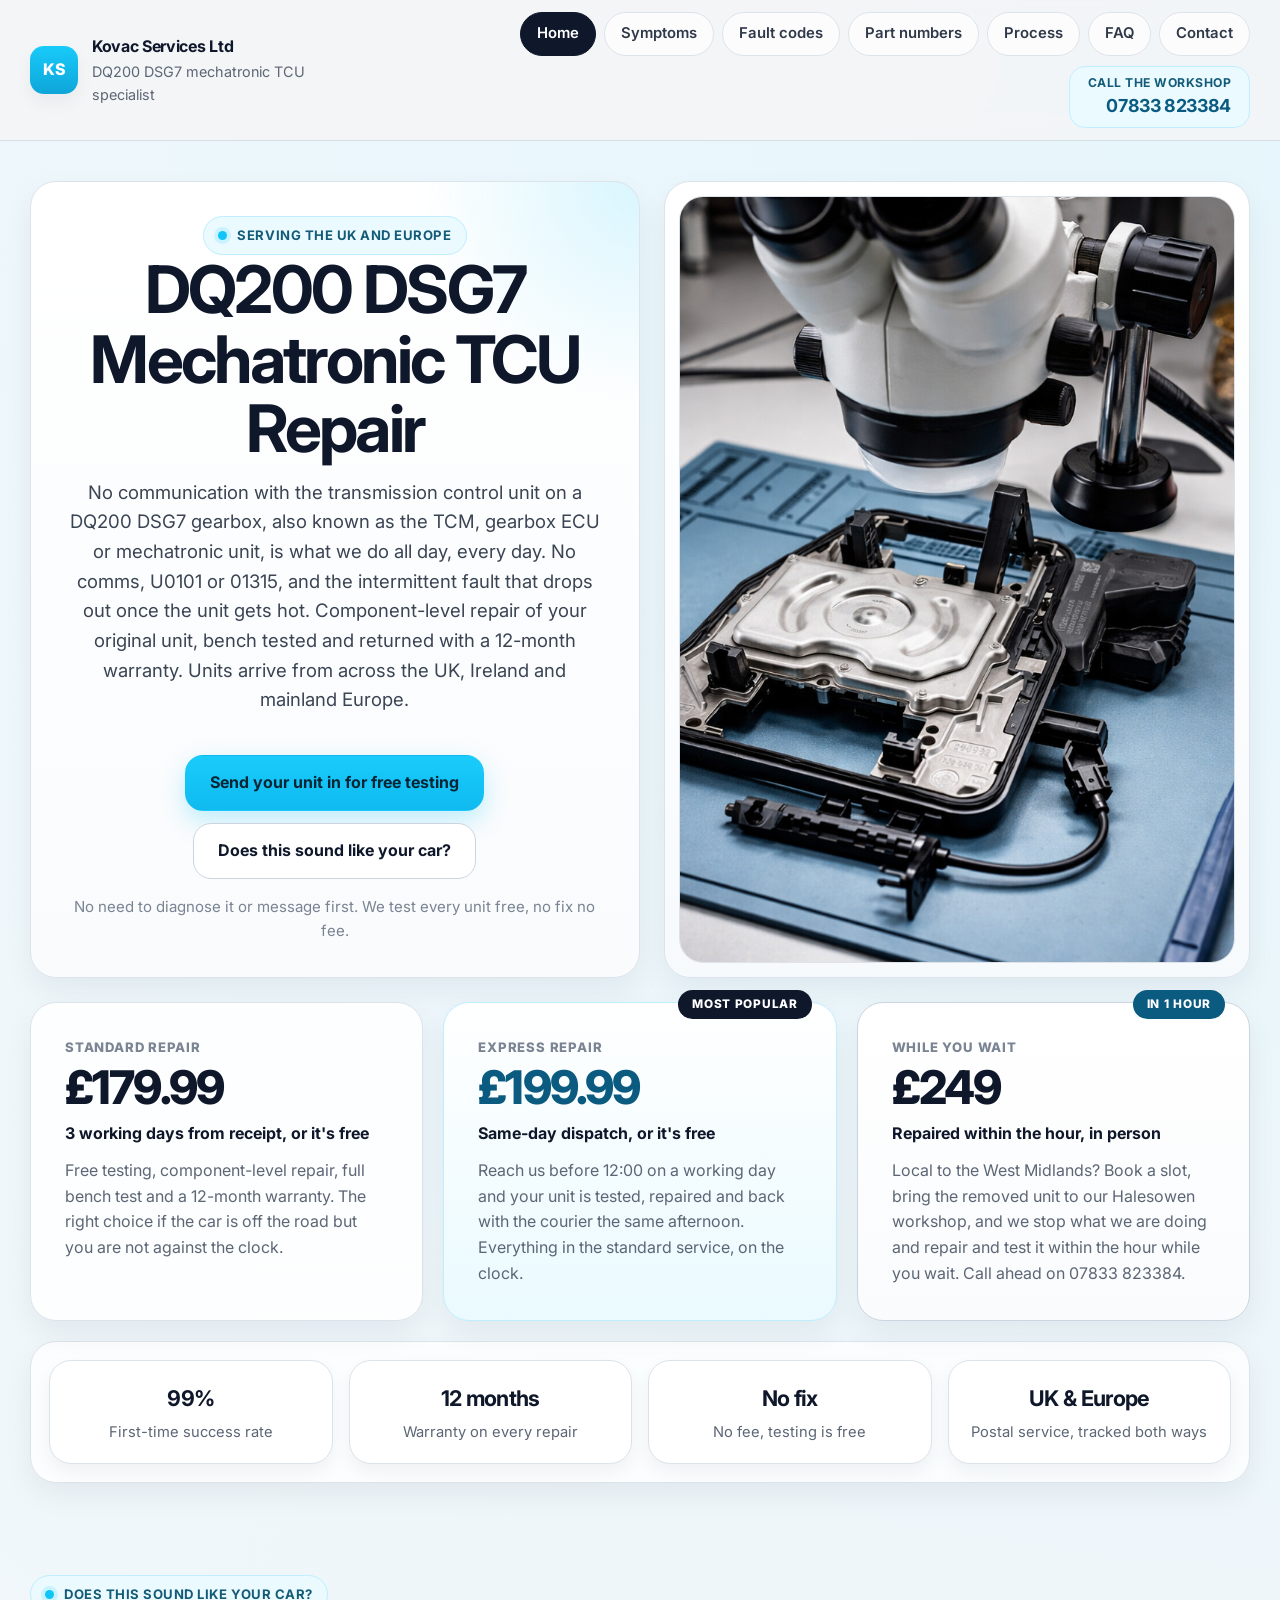
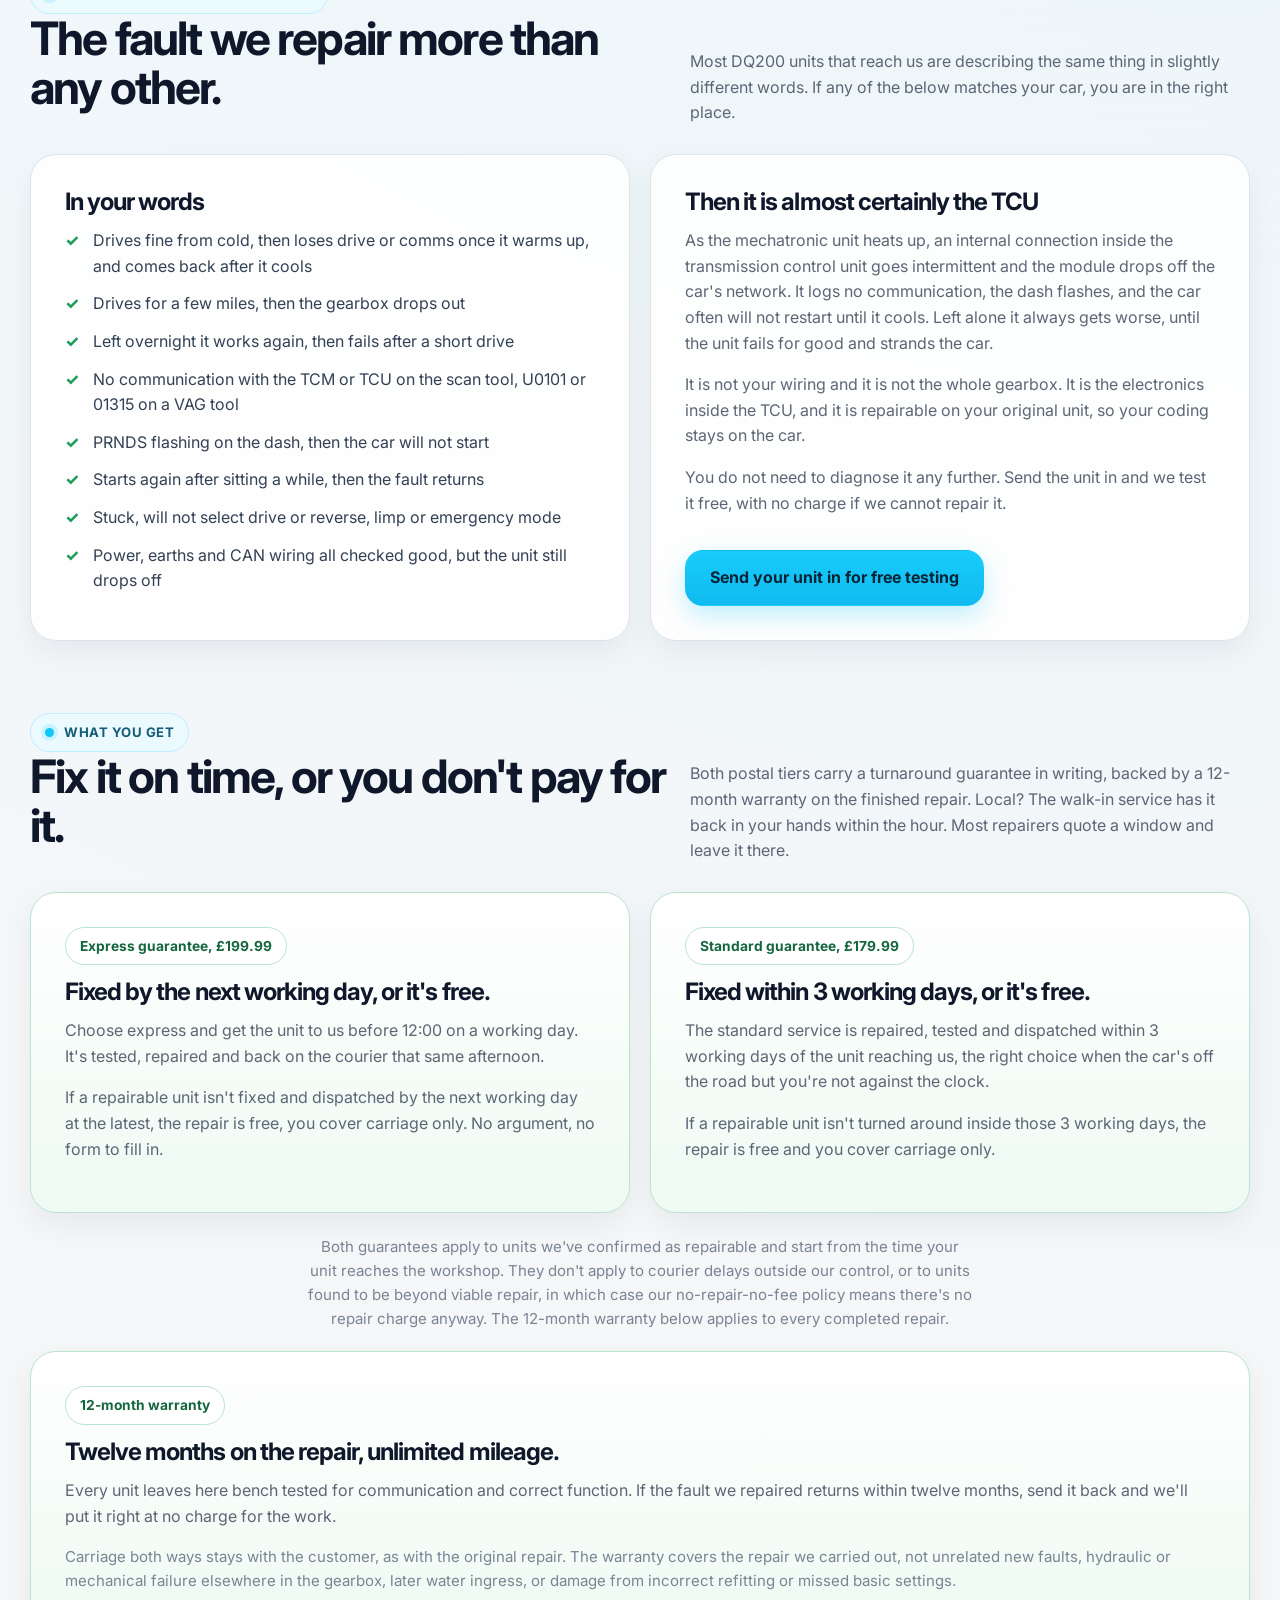
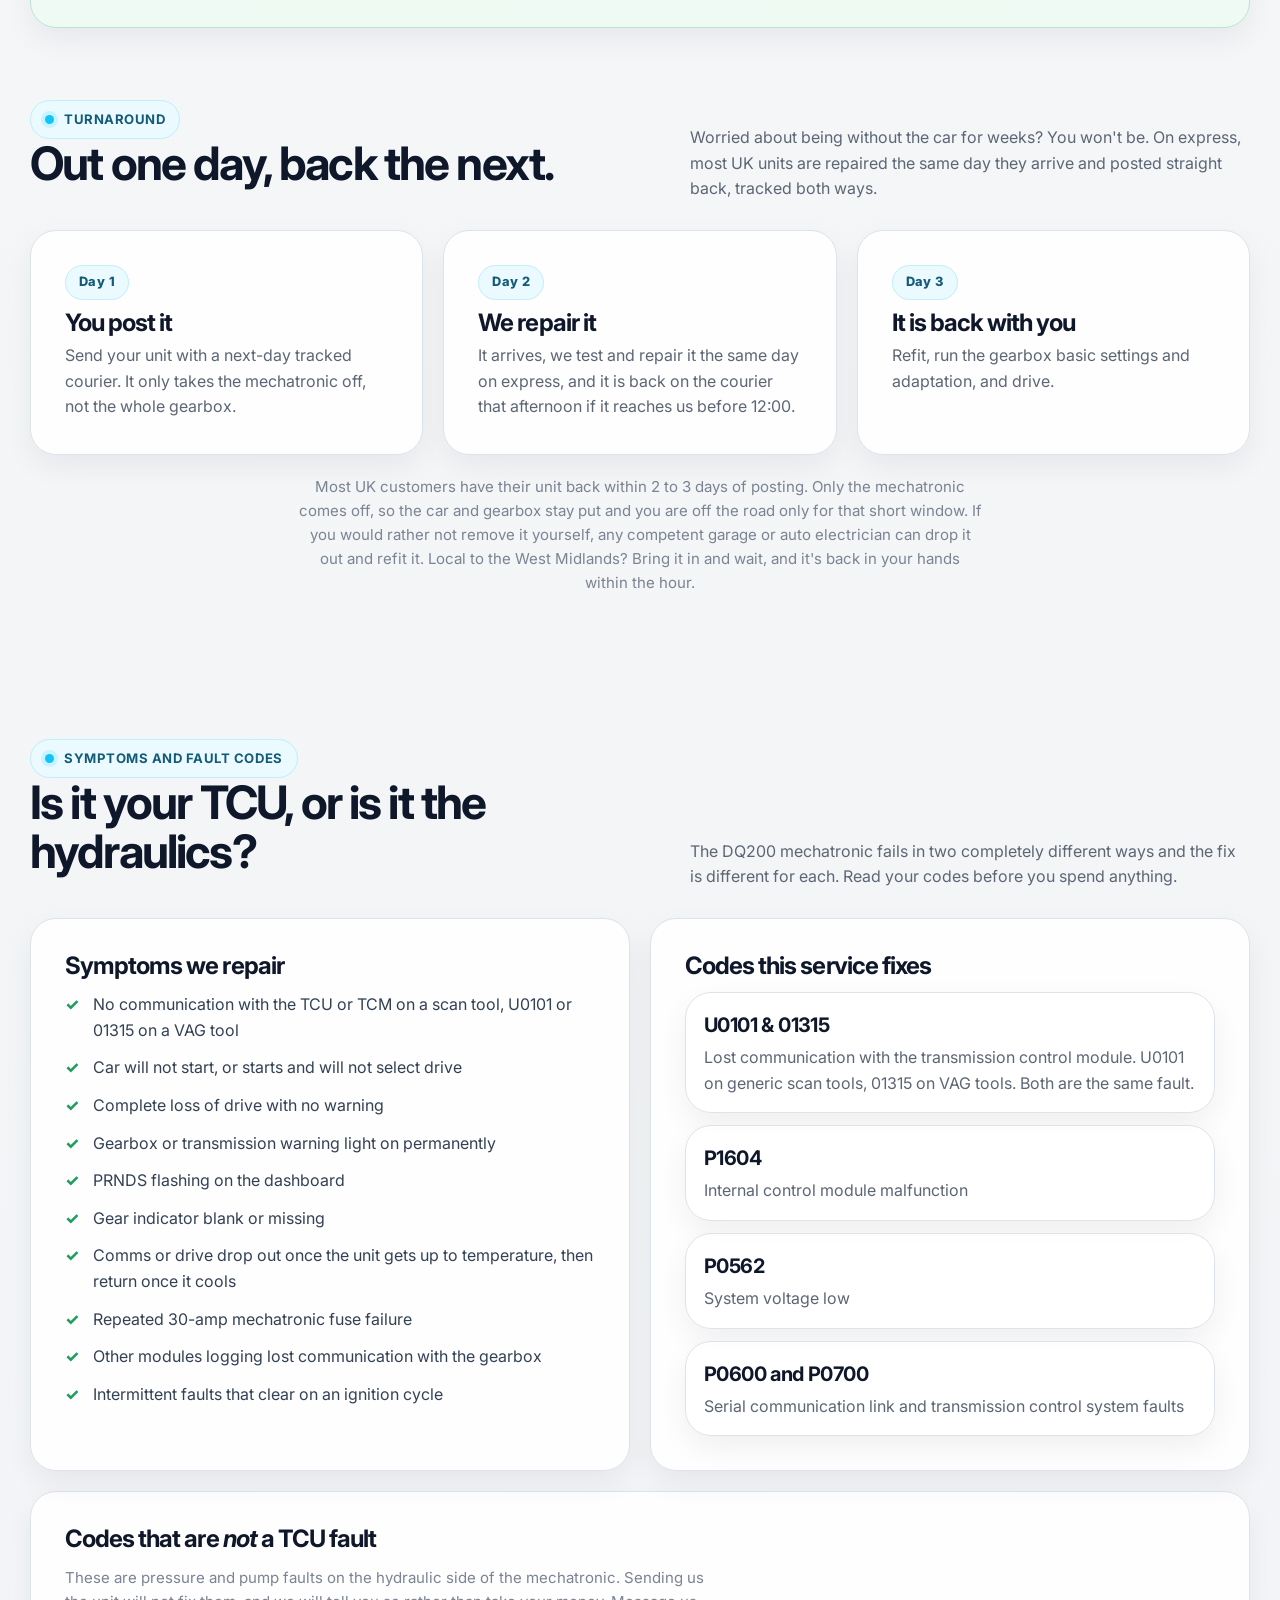
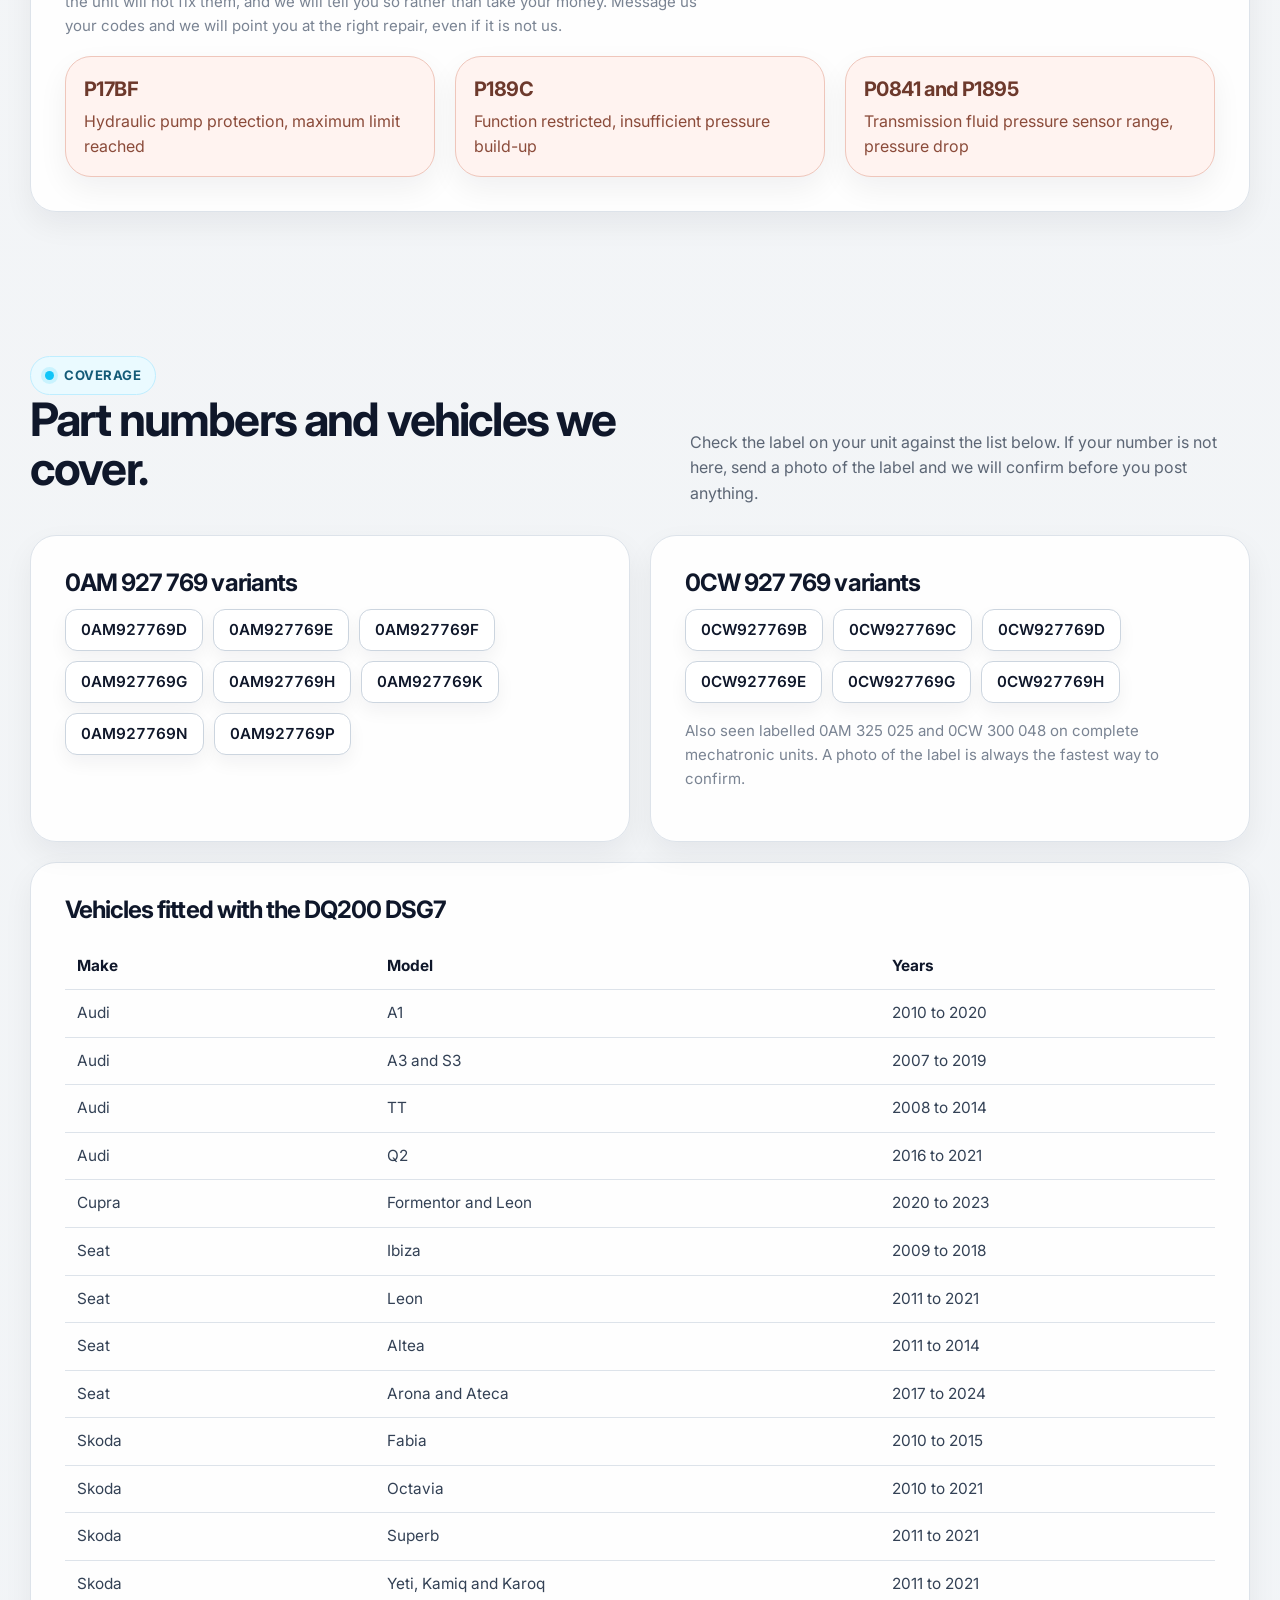
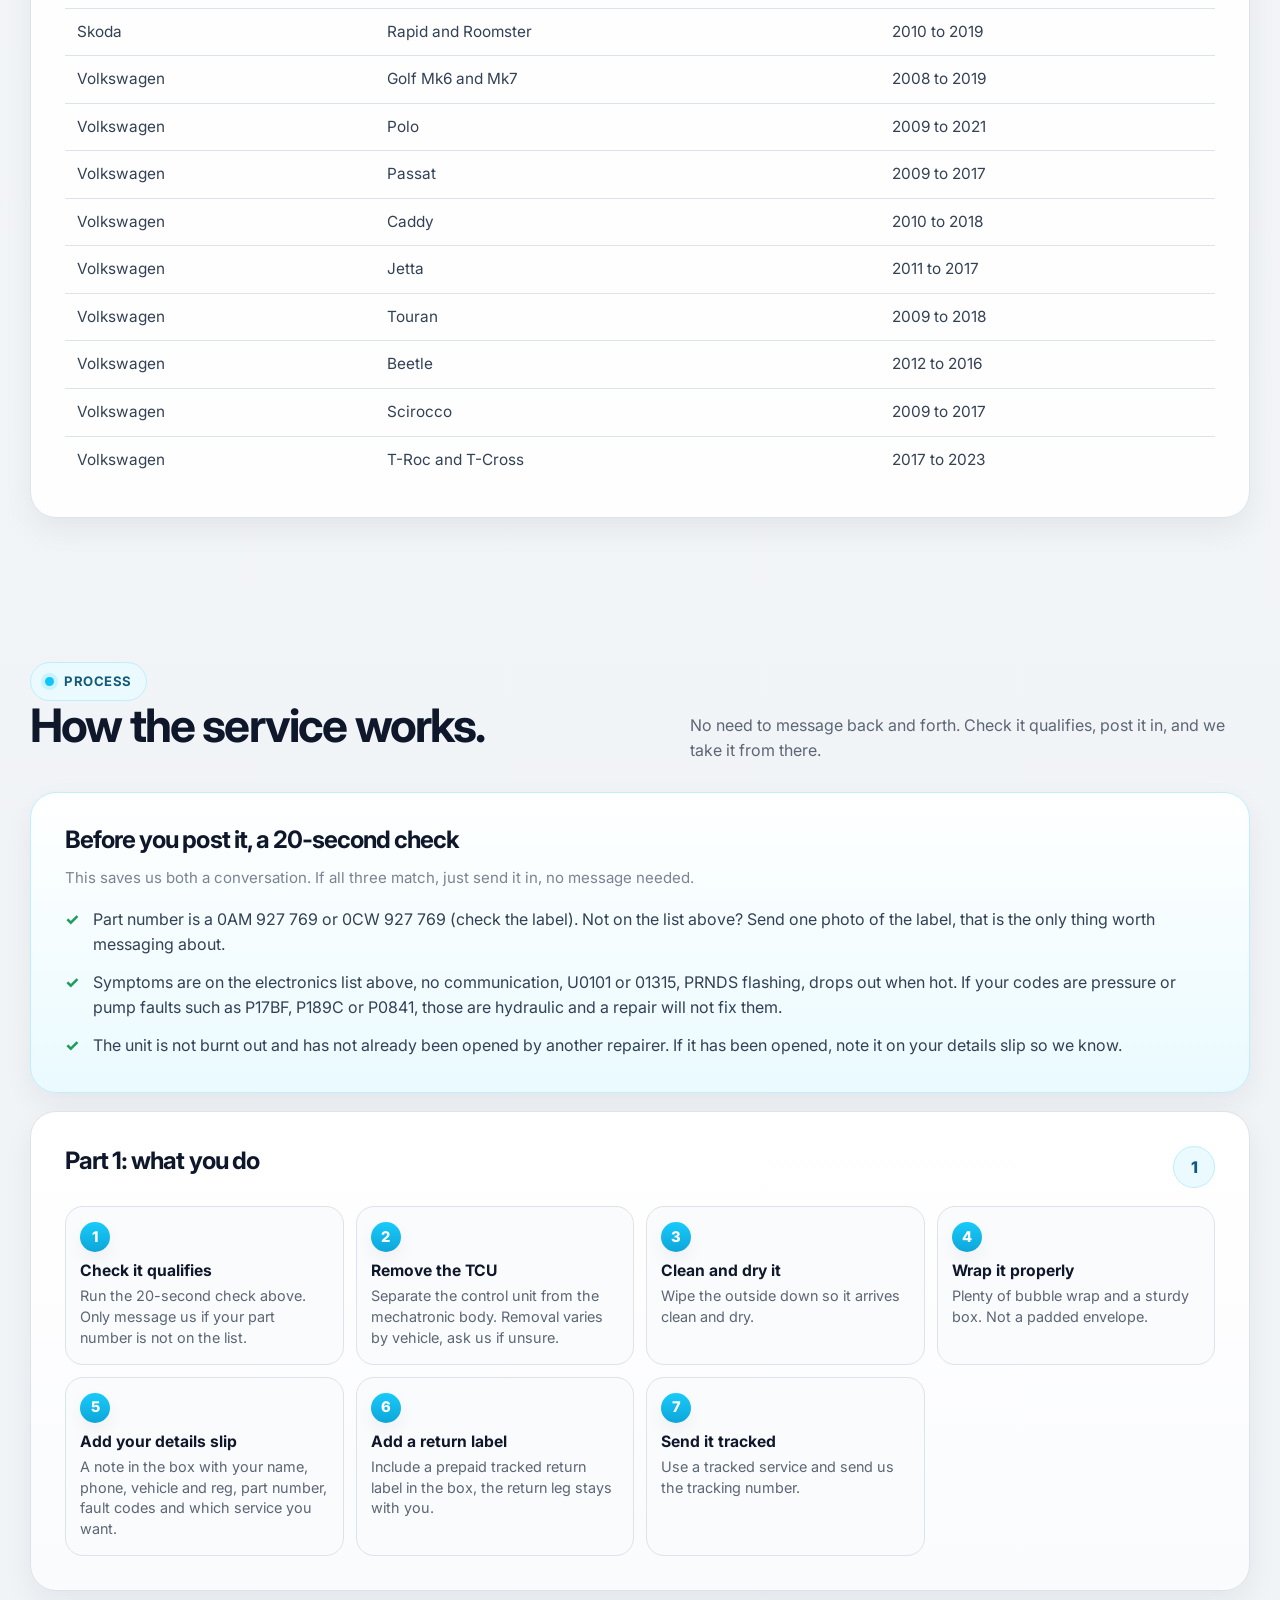
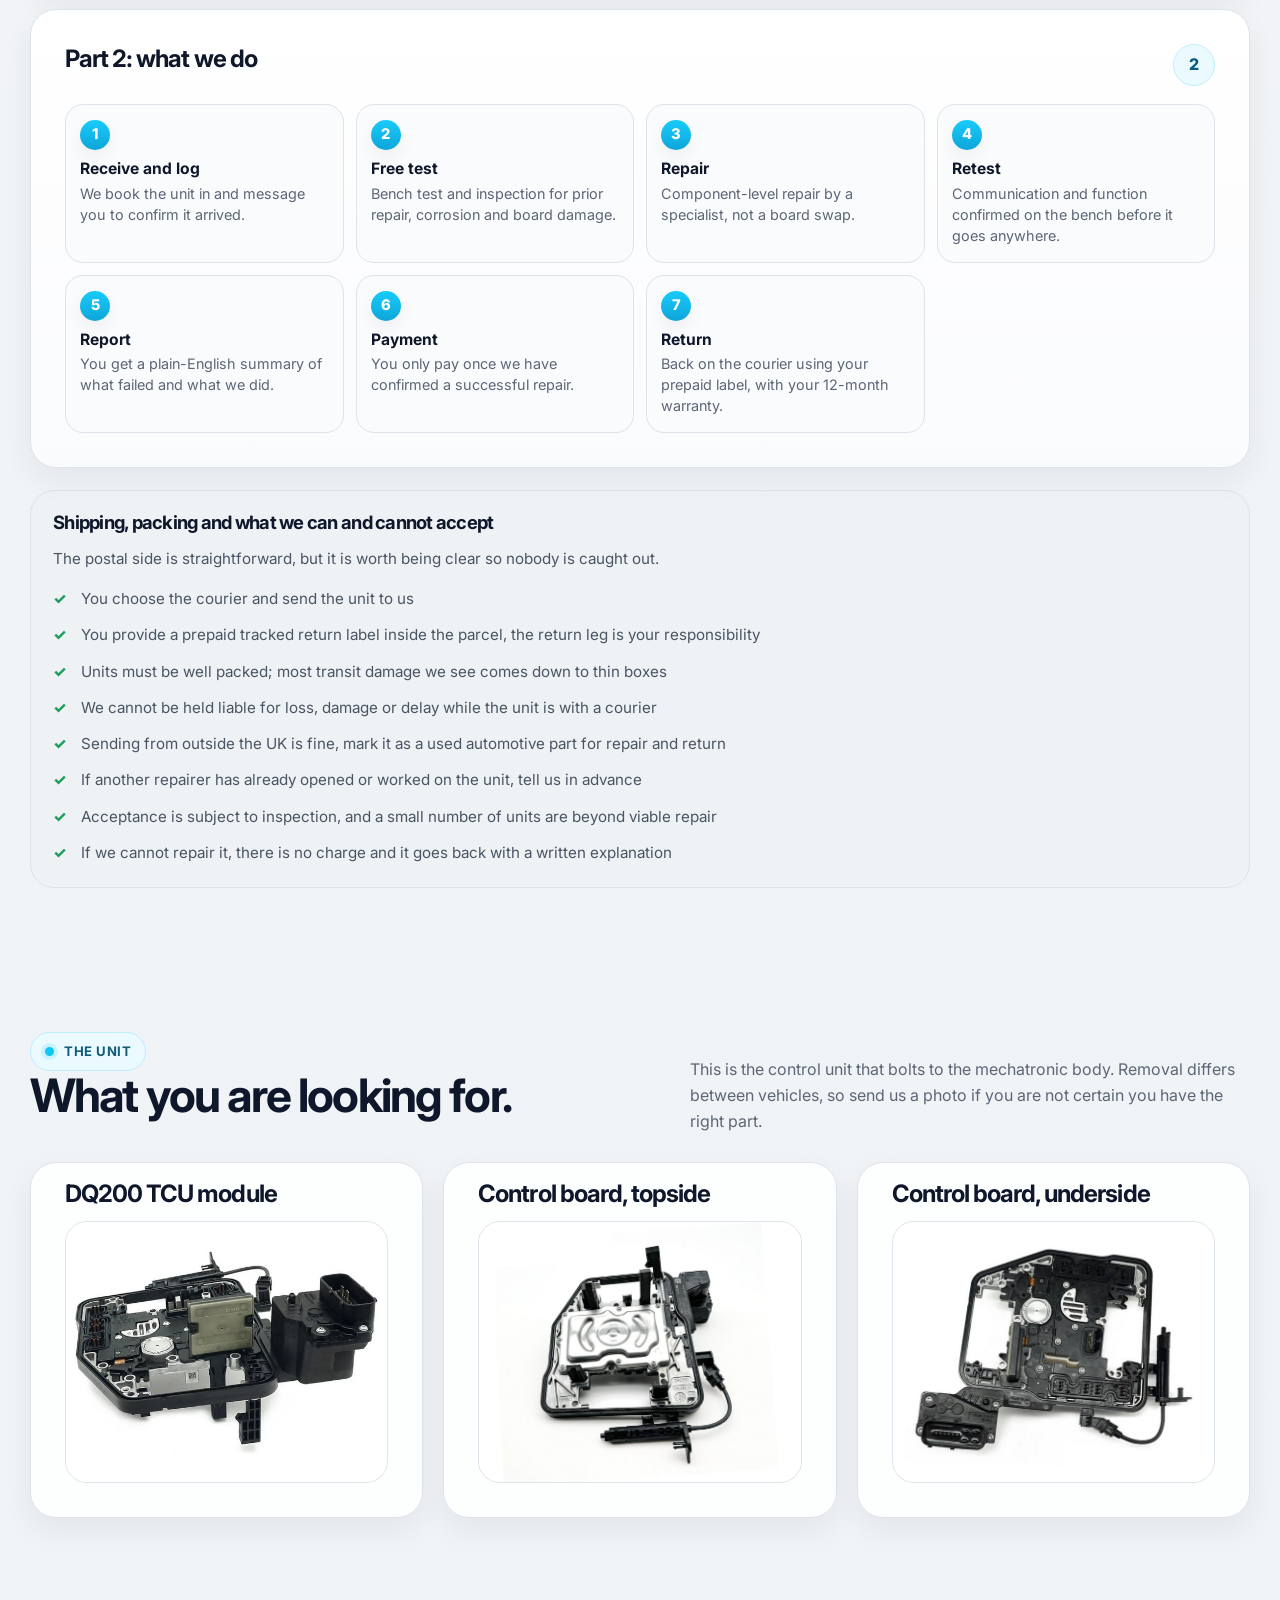
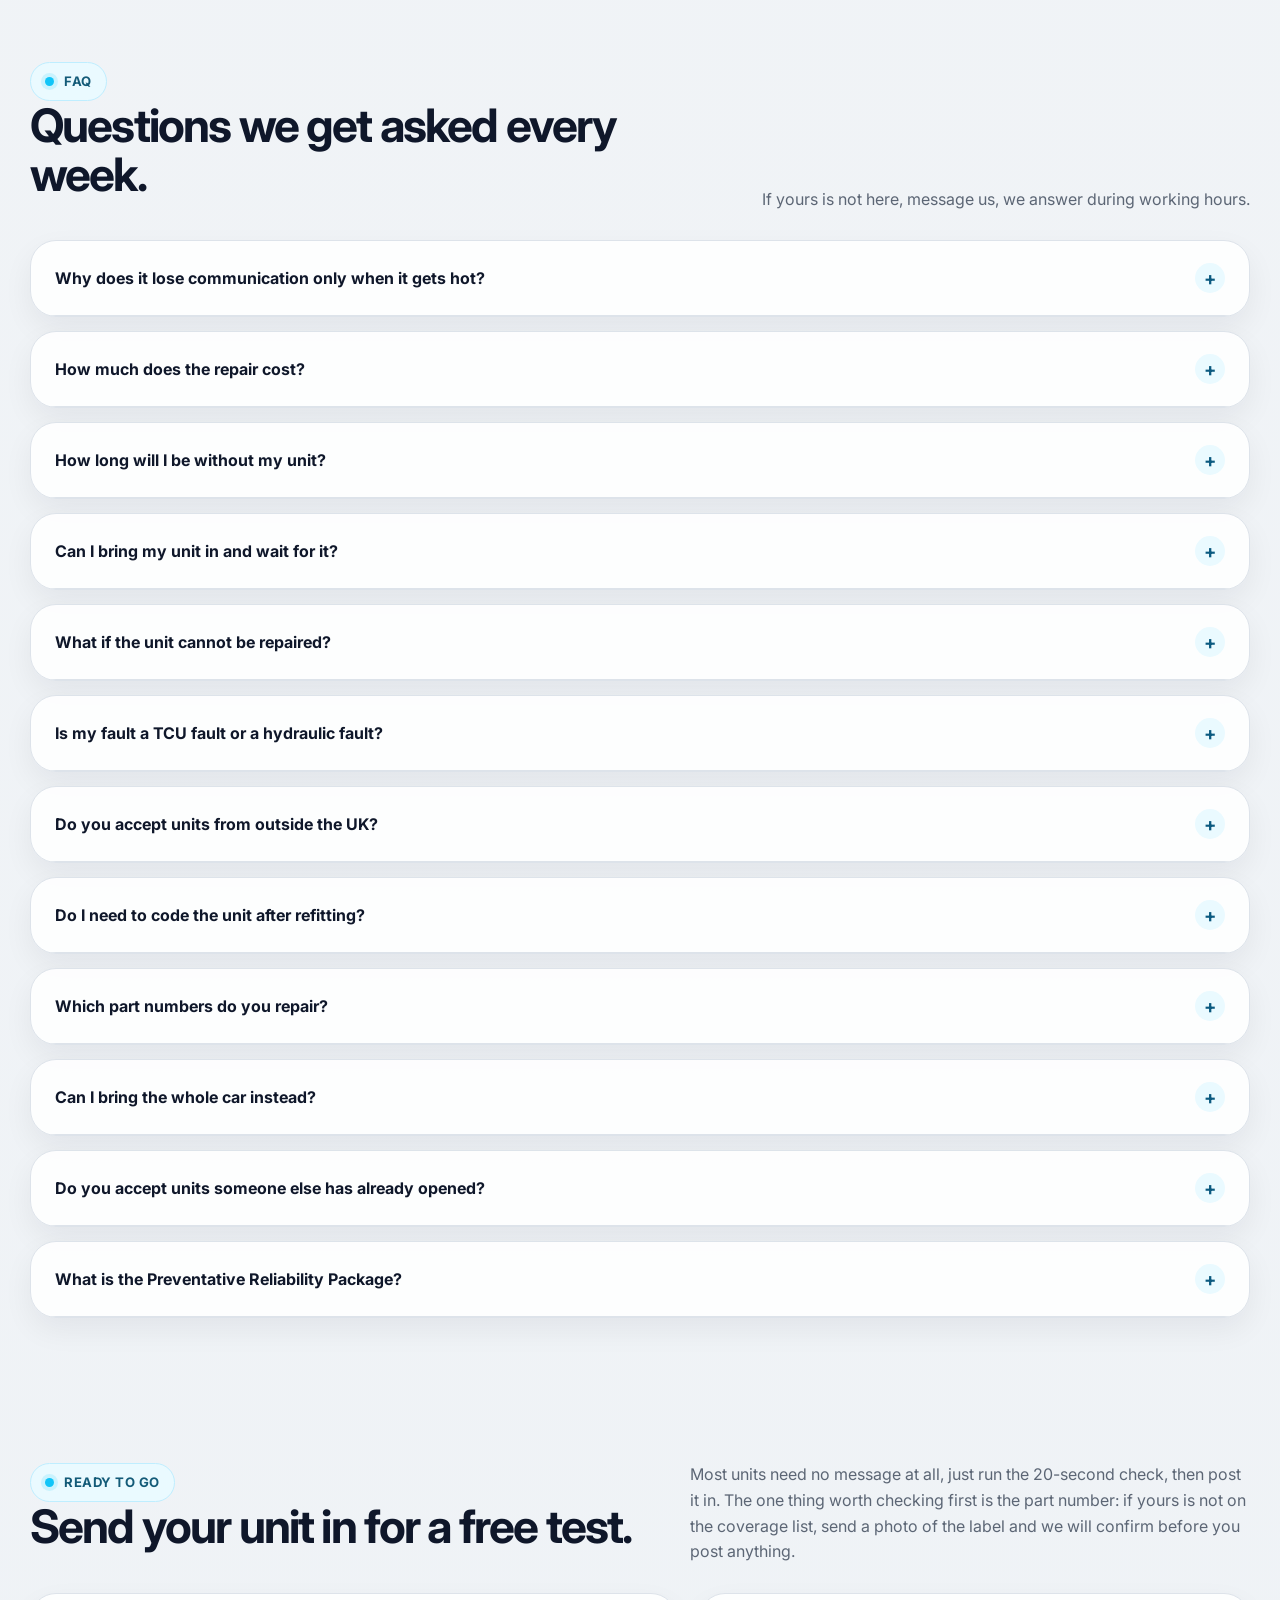
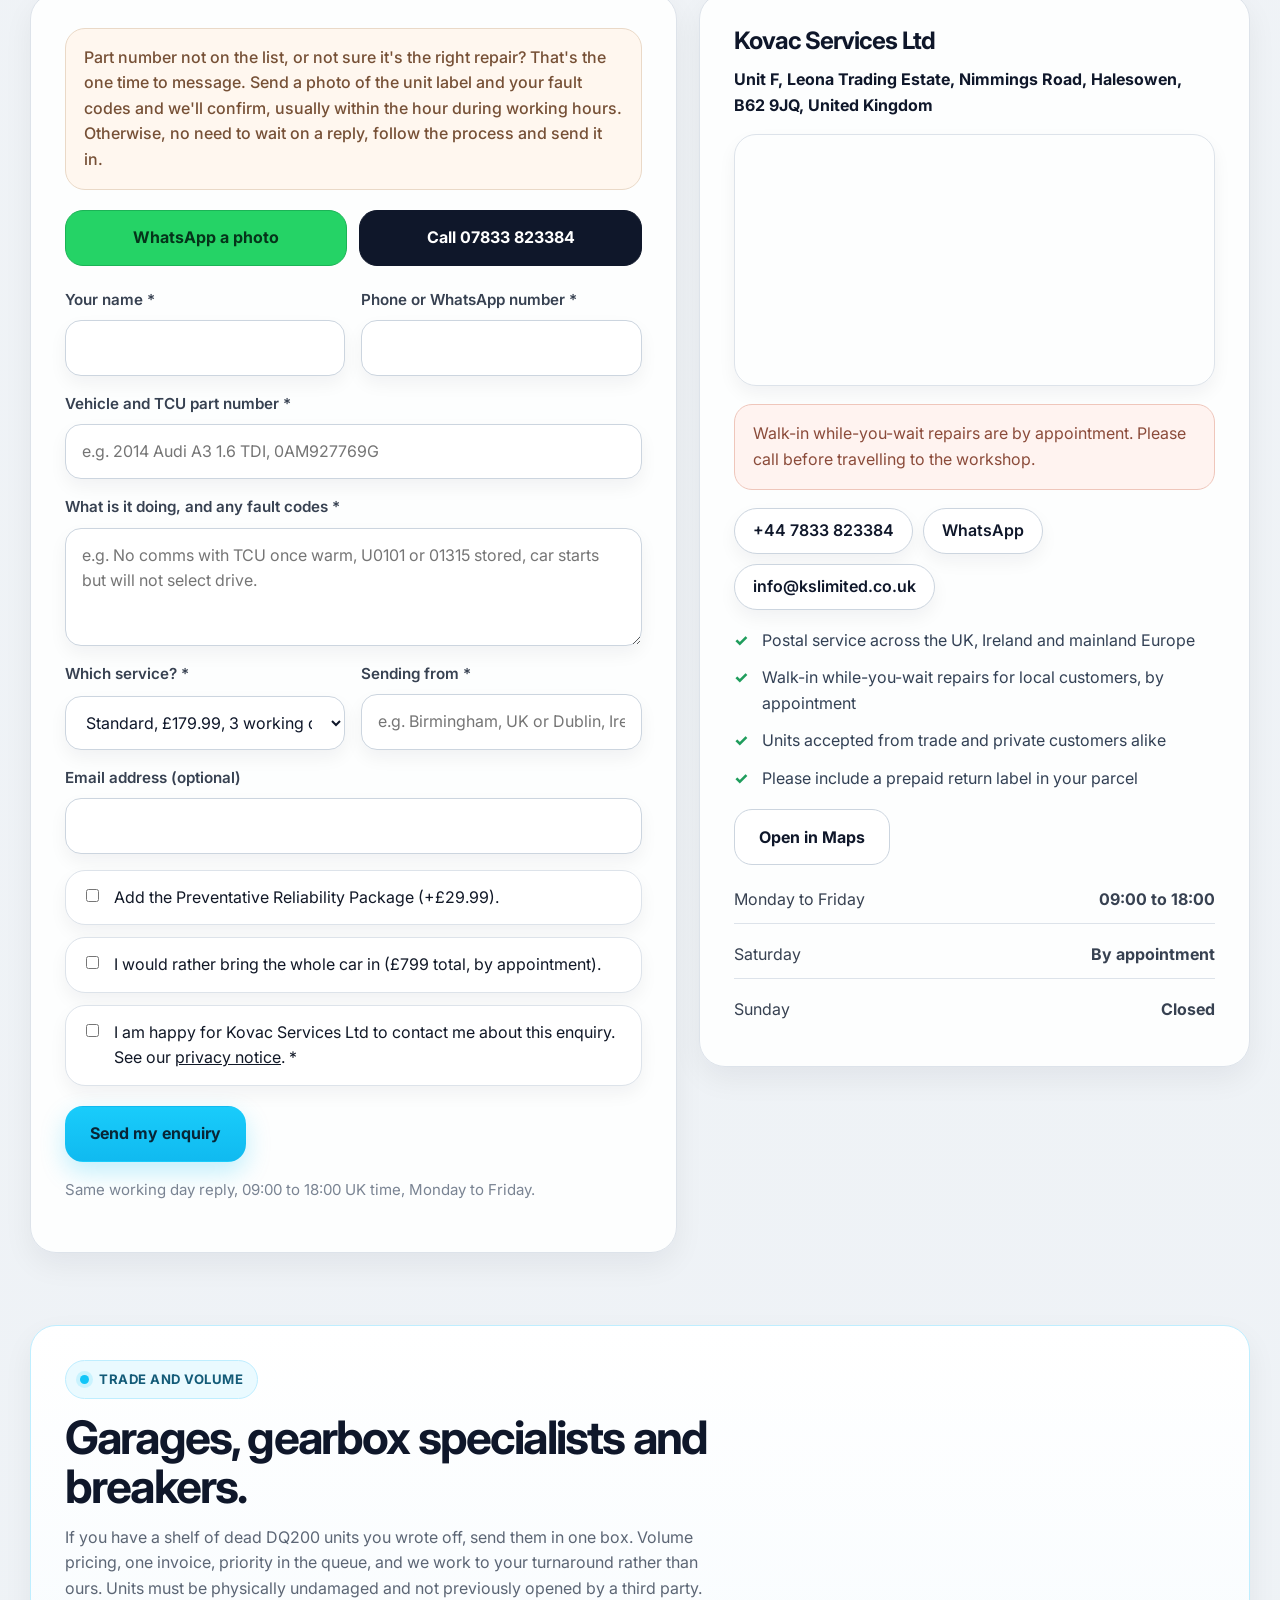
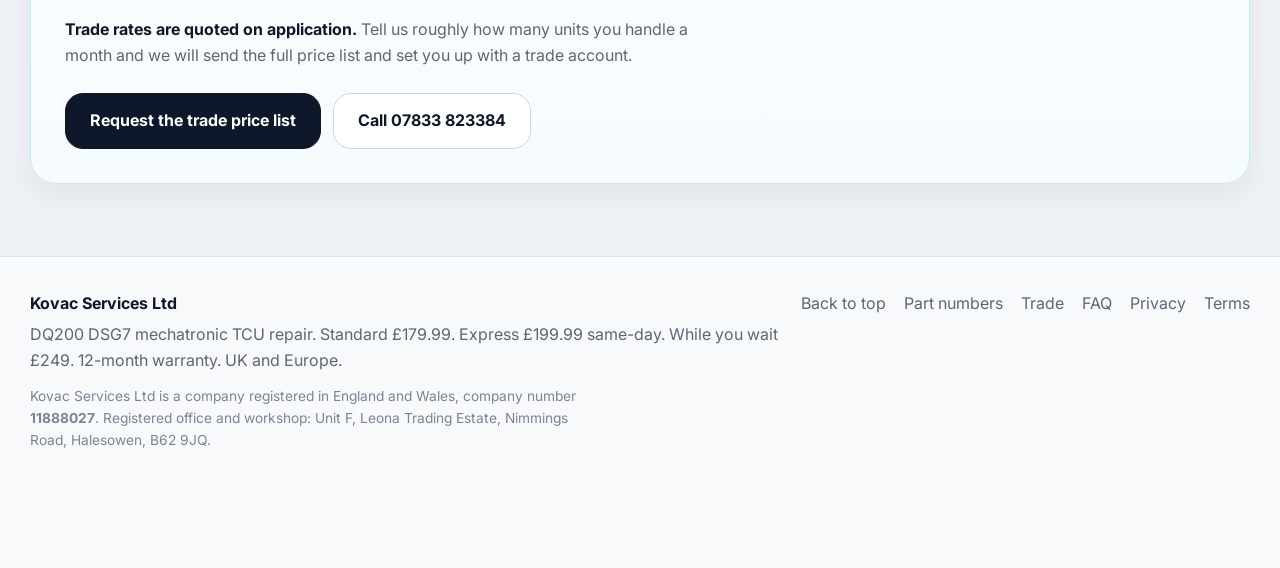
==== commit aafdd065: "Update print statement from 'Hello' to 'Goodbye'" ====
--- a/index.html
+++ b/index.html
@@ -7,18 +7,19 @@
   <!--
     ============================================================
     PRICING appears in these places only:
-      Standard 179.99  |  Express 199.99
-      1. <title>            2. meta description    3. og:description
-      4. JSON-LD offers     5. Hero price strip    6. Turnaround promise card
-      7. FAQ answers        8. Contact form select 9. Footer strapline
+      Standard 179.99  |  Express 199.99  |  Walk-in (while you wait) 249
+      1. title             2. meta description    3. og:description
+      4. JSON-LD offers     5. Hero price strip (3 cards)
+      6. Turnaround promise cards   7. FAQ answers
+      8. Contact form select   9. Footer strapline
     ============================================================
   -->
 
-  <title>DQ200 DSG7 Mechatronic TCU Repair | UK &amp; Europe | From £179.99</title>
+  <title>DQ200 TCU No Communication Repair | U0101 &amp; 01315 | UK &amp; Europe</title>
 
   <meta
     name="description"
-    content="DQ200 DSG7 mechatronic TCU repair for VW, Audi, Seat, Skoda and Cupra. Standard £179.99 with 3 working day turnaround, on time or free, or £199.99 for same-day repair and dispatch. 12-month warranty, free testing, no repair no fee. Postal service across the UK and Europe."
+    content="DQ200 DSG7 TCU no communication repair (U0101, 01315), including the intermittent fault that drops out once the unit gets hot. Free testing, no repair no fee, 12-month warranty. Standard £179.99, Express £199.99 same-day, walk-in £249. Post in from across the UK and Europe."
   />
 
   <link rel="canonical" href="https://tcmrepair.co.uk/" />
@@ -26,18 +27,18 @@
   <meta property="og:type" content="website" />
   <meta property="og:site_name" content="Kovac Services Ltd" />
   <meta property="og:url" content="https://tcmrepair.co.uk/" />
-  <meta property="og:title" content="DQ200 DSG7 Mechatronic TCU Repair | UK &amp; Europe" />
+  <meta property="og:title" content="DQ200 TCU No Communication Repair (U0101, 01315) | UK &amp; Europe" />
   <meta
     property="og:description"
-    content="Standard £179.99, 3 days, on time or free. Express £199.99, same-day repair and dispatch. 12-month warranty, free testing, no repair no fee."
+    content="The intermittent DQ200 fault that drops comms once hot, repaired. Standard £179.99, Express £199.99 same-day, walk-in £249. Free testing, no fix no fee, 12-month warranty."
   />
   <meta property="og:image" content="https://tcmrepair.co.uk/hero.png" />
   <meta property="og:image:alt" content="DQ200 DSG7 mechatronic TCU on the repair bench at Kovac Services Ltd" />
   <meta property="og:locale" content="en_GB" />
 
   <meta name="twitter:card" content="summary_large_image" />
-  <meta name="twitter:title" content="DQ200 DSG7 Mechatronic TCU Repair | UK &amp; Europe" />
-  <meta name="twitter:description" content="Standard £179.99, 3 days, on time or free. Express £199.99, same-day dispatch. 12-month warranty." />
+  <meta name="twitter:title" content="DQ200 TCU No Communication Repair (U0101, 01315) | UK &amp; Europe" />
+  <meta name="twitter:description" content="Loses comms when hot? The DQ200 fault we repair most. Standard £179.99, Express £199.99 same-day, walk-in £249. 12-month warranty." />
   <meta name="twitter:image" content="https://tcmrepair.co.uk/hero.png" />
 
   <meta name="robots" content="index,follow,max-image-preview:large" />
@@ -111,7 +112,7 @@
           { "@type": "Country", "name": "United Kingdom" },
           { "@type": "Place", "name": "Europe" }
         ],
-        "description": "Component-level repair of the DQ200 / 0AM / 0CW DSG7 transmission control unit for no communication, internal control module and low system voltage faults. Free testing, no repair no fee, 12-month warranty.",
+        "description": "Component-level repair of the DQ200, 0AM and 0CW DSG7 transmission control unit for no communication (U0101, 01315), including the intermittent fault where communication drops out once the unit is hot, plus internal control module and low system voltage faults. Free testing, no repair no fee, 12-month warranty.",
         "offers": [
           {
             "@type": "Offer",
@@ -130,6 +131,15 @@
             "priceCurrency": "GBP",
             "availability": "https://schema.org/InStock",
             "url": "https://tcmrepair.co.uk/#contact"
+          },
+          {
+            "@type": "Offer",
+            "name": "While you wait (walk-in)",
+            "description": "Local customers can bring the removed unit to the Halesowen workshop and have it repaired and tested within the hour while they wait, by appointment.",
+            "price": "249.00",
+            "priceCurrency": "GBP",
+            "availability": "https://schema.org/InStock",
+            "url": "https://tcmrepair.co.uk/#contact"
           }
         ]
       },
@@ -139,8 +149,23 @@
         "mainEntity": [
           {
             "@type": "Question",
+            "name": "Why does my DQ200 lose communication only when it gets hot?",
+            "acceptedAnswer": { "@type": "Answer", "text": "Heat makes an internal connection inside the transmission control unit go intermittent, so the module drops off the car's network once it warms up and comes back when it cools. On a scan tool it usually shows as 01315 on a VAG tool, or U0101 on a generic tool. It is the DQ200 fault we repair more than any other, and it is repairable on your original unit. Left alone it gets worse until the car will not start at all." }
+          },
+          {
+            "@type": "Question",
             "name": "How much does a DQ200 TCU repair cost?",
-            "acceptedAnswer": { "@type": "Answer", "text": "Standard repair is £179.99 with a 3 working day turnaround from receipt, and if a repairable unit is not turned around in that window the repair is free. Express is £199.99 and is repaired, tested and dispatched the same day if the unit reaches us before 12:00 on a working day. Both include free testing and a 12-month warranty." }
+            "acceptedAnswer": { "@type": "Answer", "text": "Standard repair is £179.99 with a 3 working day turnaround from receipt, and if a repairable unit is not turned around in that window the repair is free. Express is £199.99 and is repaired, tested and dispatched the same day if the unit reaches us before 12:00 on a working day. If you are local, a while-you-wait service at our Halesowen workshop is £249, repaired and tested within the hour by appointment. All include free testing and a 12-month warranty." }
+          },
+          {
+            "@type": "Question",
+            "name": "How long will I be without my unit?",
+            "acceptedAnswer": { "@type": "Answer", "text": "On express, most UK customers have it back within 2 to 3 days of posting: out day one, repaired and returned day two, back on the car day three. Standard is 3 working days on the bench. Only the mechatronic comes off, the car and gearbox stay put, so you are off the road only for that short window, and everything is tracked both ways." }
+          },
+          {
+            "@type": "Question",
+            "name": "Can I bring my unit in and wait for it?",
+            "acceptedAnswer": { "@type": "Answer", "text": "Yes. If you are local to the West Midlands you can bring the removed unit to our Halesowen workshop and we repair and test it within the hour while you wait, for £249. Call first on 07833 823384 to book a slot. This is different from bringing the whole car, which is our £799 remove, repair, refit and adaptation service." }
           },
           {
             "@type": "Question",
@@ -150,7 +175,7 @@
           {
             "@type": "Question",
             "name": "Is my fault a TCU fault or a hydraulic fault?",
-            "acceptedAnswer": { "@type": "Answer", "text": "U0101, P1604, P0562 and P0600 point to the electronic control unit and are what this service repairs. P17BF, P189C, P0841 and P1895 are pressure and pump faults on the hydraulic side of the mechatronic and need a full mechatronic rebuild instead. Send us your codes and we will tell you which you have before you post anything." }
+            "acceptedAnswer": { "@type": "Answer", "text": "U0101 (01315 on a VAG scan tool), P1604, P0562 and P0600 point to the electronic control unit and are what this service repairs. P17BF, P189C, P0841 and P1895 are pressure and pump faults on the hydraulic side of the mechatronic and need a full mechatronic rebuild instead. Send us your codes and we will tell you which you have before you post anything." }
           },
           {
             "@type": "Question",
@@ -262,12 +287,14 @@
     .hero-media .media-shell{width:100%;border-radius:24px;overflow:hidden;border:1px solid var(--line);background:linear-gradient(180deg,#f7fafc,#eef3f7)}
     .hero-media .media-image{width:100%;height:100%;min-height:420px;object-fit:cover}
 
-    /* --- two price cards --- */
-    .price-grid{display:grid;grid-template-columns:repeat(2,minmax(0,1fr));gap:20px;margin-top:24px}
+    /* --- three price cards --- */
+    .price-grid{display:grid;grid-template-columns:repeat(3,minmax(0,1fr));gap:20px;margin-top:24px}
     .price-card{display:flex;flex-direction:column;gap:6px;position:relative}
     .price-card.is-express{border-color:#bfeeff;background:linear-gradient(180deg,#fff,var(--brand-soft))}
+    .price-card.is-walkin{border-color:var(--line-strong);background:linear-gradient(180deg,#fff,#fafbfd)}
     .price-flag{position:absolute;top:-13px;right:24px;padding:5px 14px;border-radius:999px;
       background:var(--navy);color:#fff;font-size:.74rem;font-weight:800;letter-spacing:.06em;text-transform:uppercase}
+    .price-flag.is-alt{background:var(--brand-dark)}
     .price-name{font-size:.82rem;font-weight:800;letter-spacing:.06em;text-transform:uppercase;color:var(--muted-2)}
     .price-amount{font-size:clamp(2.2rem,4vw,2.9rem);font-weight:800;letter-spacing:-.04em;color:var(--navy);line-height:1}
     .price-card.is-express .price-amount{color:var(--brand-dark)}
@@ -295,6 +322,13 @@
     .promise-card{background:linear-gradient(180deg,#fff,var(--success-soft));border-color:var(--success-line)}
     .promise-card .badge{display:inline-flex;align-items:center;gap:8px;margin-bottom:14px;padding:7px 14px;
       border-radius:999px;background:#fff;border:1px solid var(--success-line);color:#14663c;font-weight:700;font-size:.86rem}
+
+    /* --- turnaround timeline day cards --- */
+    .day-card{position:relative}
+    .day-card .day-tag{display:inline-flex;align-items:center;gap:8px;margin-bottom:10px;padding:6px 13px;
+      border-radius:999px;background:var(--brand-soft);border:1px solid #bfeeff;color:#145b78;font-weight:800;font-size:.8rem;letter-spacing:.03em}
+    .day-card h3{margin-bottom:8px}
+    .day-card p{margin:0}
 
     .code-chip strong{display:block;font-size:1.25rem;color:var(--navy);margin-bottom:4px;letter-spacing:-.03em}
     .code-chip p{margin:0}
@@ -324,6 +358,8 @@
       background:linear-gradient(180deg,#18cbfa,#0ea5d9);color:#fff;font-size:.92rem;font-weight:800;margin-bottom:10px;box-shadow:var(--shadow-soft)}
     .mini-step strong{display:block;color:var(--navy);margin-bottom:5px;font-size:.98rem;line-height:1.2}
     .mini-step p{margin:0;font-size:.9rem;line-height:1.45}
+
+    .qualify-card{background:linear-gradient(180deg,#fff,var(--brand-soft));border-color:#bfeeff;margin-bottom:18px}
 
     .media-shell{border-radius:22px;overflow:hidden;border:1px solid var(--line);background:linear-gradient(180deg,#f7fafc,#eef3f7)}
     .media-image{width:100%;height:260px;object-fit:cover}
@@ -423,6 +459,7 @@
       <div class="nav-right">
         <nav class="nav-links" aria-label="Primary">
           <a class="is-active" href="#home">Home</a>
+          <a href="#symptom-match">Symptoms</a>
           <a href="#diagnosis">Fault codes</a>
           <a href="#coverage">Part numbers</a>
           <a href="#process">Process</a>
@@ -446,15 +483,19 @@
             <span class="eyebrow">Serving the UK and Europe</span>
             <h1>DQ200 DSG7 Mechatronic TCU Repair</h1>
             <p class="lead">
-              No communication with the transmission control unit on a DQ200 / 0AM / 0CW gearbox is
-              what we do all day, every day. Component-level repair of your original unit, bench
-              tested and returned with a 12-month warranty. Units arrive from across the UK, Ireland
-              and mainland Europe.
+              No communication with the transmission control unit on a DQ200 DSG7 gearbox, also known
+              as the TCM, gearbox ECU or mechatronic unit, is what we do all day, every day. No comms,
+              U0101 or 01315, and the intermittent fault that drops out once the unit gets hot.
+              Component-level repair of your original unit, bench tested and returned with a 12-month
+              warranty. Units arrive from across the UK, Ireland and mainland Europe.
             </p>
             <div class="hero-actions">
-              <a class="btn btn-primary" href="#contact">Send us your fault codes</a>
-              <a class="btn btn-whatsapp" href="https://wa.me/447833823384?text=Hi%20Kovac%2C%20I%20have%20a%20DQ200%20TCU%20fault%20-%20" target="_blank" rel="noopener">WhatsApp us now</a>
-            </div>
+              <a class="btn btn-primary" href="#process">Send your unit in for free testing</a>
+              <a class="btn btn-outline" href="#symptom-match">Does this sound like your car?</a>
+            </div>
+            <p class="small" style="margin:16px 0 0;">
+              No need to diagnose it or message first. We test every unit free, no fix no fee.
+            </p>
           </div>
 
           <aside class="hero-media" aria-label="DQ200 mechatronic TCU on the repair bench">
@@ -466,7 +507,7 @@
           </aside>
         </div>
 
-        <!-- ---- two service tiers ---- -->
+        <!-- ---- three service tiers ---- -->
         <div class="price-grid" id="pricing">
           <article class="price-card">
             <span class="price-name">Standard repair</span>
@@ -479,7 +520,7 @@
           </article>
 
           <article class="price-card is-express">
-            <span class="price-flag">Fastest in the UK</span>
+            <span class="price-flag">Most popular</span>
             <span class="price-name">Express repair</span>
             <span class="price-amount">£199.99</span>
             <span class="price-turn">Same-day dispatch, or it's free</span>
@@ -488,6 +529,18 @@
               the courier the same afternoon. Everything in the standard service, on the clock.
             </p>
           </article>
+
+          <article class="price-card is-walkin">
+            <span class="price-flag is-alt">In 1 hour</span>
+            <span class="price-name">While you wait</span>
+            <span class="price-amount">£249</span>
+            <span class="price-turn">Repaired within the hour, in person</span>
+            <p>
+              Local to the West Midlands? Book a slot, bring the removed unit to our Halesowen
+              workshop, and we stop what we are doing and repair and test it within the hour while
+              you wait. Call ahead on 07833 823384.
+            </p>
+          </article>
         </div>
 
         <div class="trust-strip">
@@ -495,6 +548,59 @@
           <div class="trust-tile"><strong>12 months</strong><span>Warranty on every repair</span></div>
           <div class="trust-tile"><strong>No fix</strong><span>No fee, testing is free</span></div>
           <div class="trust-tile"><strong>UK &amp; Europe</strong><span>Postal service, tracked both ways</span></div>
+        </div>
+      </div>
+    </section>
+
+    <!-- ================= SYMPTOM MATCH ================= -->
+    <section class="section" id="symptom-match" style="padding-bottom:0;">
+      <div class="container">
+        <div class="section-head">
+          <div>
+            <span class="eyebrow">Does this sound like your car?</span>
+            <h2>The fault we repair more than any other.</h2>
+          </div>
+          <p>
+            Most DQ200 units that reach us are describing the same thing in slightly different words.
+            If any of the below matches your car, you are in the right place.
+          </p>
+        </div>
+
+        <div class="grid-2">
+          <div class="symptom-card">
+            <h3>In your words</h3>
+            <ul class="icon-list">
+              <li>Drives fine from cold, then loses drive or comms once it warms up, and comes back after it cools</li>
+              <li>Drives for a few miles, then the gearbox drops out</li>
+              <li>Left overnight it works again, then fails after a short drive</li>
+              <li>No communication with the TCM or TCU on the scan tool, U0101 or 01315 on a VAG tool</li>
+              <li>PRNDS flashing on the dash, then the car will not start</li>
+              <li>Starts again after sitting a while, then the fault returns</li>
+              <li>Stuck, will not select drive or reverse, limp or emergency mode</li>
+              <li>Power, earths and CAN wiring all checked good, but the unit still drops off</li>
+            </ul>
+          </div>
+
+          <div class="symptom-card" style="display:flex;flex-direction:column;">
+            <h3>Then it is almost certainly the TCU</h3>
+            <p>
+              As the mechatronic unit heats up, an internal connection inside the transmission
+              control unit goes intermittent and the module drops off the car's network. It logs no
+              communication, the dash flashes, and the car often will not restart until it cools.
+              Left alone it always gets worse, until the unit fails for good and strands the car.
+            </p>
+            <p>
+              It is not your wiring and it is not the whole gearbox. It is the electronics inside the
+              TCU, and it is repairable on your original unit, so your coding stays on the car.
+            </p>
+            <p style="margin-top:auto;">
+              You do not need to diagnose it any further. Send the unit in and we test it free, with
+              no charge if we cannot repair it.
+            </p>
+            <div class="hero-actions" style="justify-content:flex-start;margin-top:18px;">
+              <a class="btn btn-primary" href="#process">Send your unit in for free testing</a>
+            </div>
+          </div>
         </div>
       </div>
     </section>
@@ -508,14 +614,15 @@
             <h2>Fix it on time, or you don't pay for it.</h2>
           </div>
           <p>
-            Both service tiers carry a turnaround guarantee in writing, backed by a 12-month
-            warranty on the finished repair. Most repairers quote a window and leave it there.
+            Both postal tiers carry a turnaround guarantee in writing, backed by a 12-month warranty
+            on the finished repair. Local? The walk-in service has it back in your hands within the
+            hour. Most repairers quote a window and leave it there.
           </p>
         </div>
 
         <div class="grid-2">
           <article class="promise-card">
-            <span class="badge">Express guarantee — £199.99</span>
+            <span class="badge">Express guarantee, £199.99</span>
             <h3>Fixed by the next working day, or it's free.</h3>
             <p>
               Choose express and get the unit to us before 12:00 on a working day. It's tested,
@@ -523,16 +630,16 @@
             </p>
             <p>
               If a repairable unit isn't fixed and dispatched by the next working day at the latest,
-              the repair is free — you cover carriage only. No argument, no form to fill in.
+              the repair is free, you cover carriage only. No argument, no form to fill in.
             </p>
           </article>
 
           <article class="promise-card">
-            <span class="badge">Standard guarantee — £179.99</span>
+            <span class="badge">Standard guarantee, £179.99</span>
             <h3>Fixed within 3 working days, or it's free.</h3>
             <p>
               The standard service is repaired, tested and dispatched within 3 working days of the
-              unit reaching us — the right choice when the car's off the road but you're not against
+              unit reaching us, the right choice when the car's off the road but you're not against
               the clock.
             </p>
             <p>
@@ -545,7 +652,7 @@
         <p class="small" style="max-width:74ch; margin:22px auto 0; text-align:center;">
           Both guarantees apply to units we've confirmed as repairable and start from the time your
           unit reaches the workshop. They don't apply to courier delays outside our control, or to
-          units found to be beyond viable repair — in which case our no-repair-no-fee policy means
+          units found to be beyond viable repair, in which case our no-repair-no-fee policy means
           there's no repair charge anyway. The 12-month warranty below applies to every completed
           repair.
         </p>
@@ -560,11 +667,53 @@
           </p>
           <p class="small" style="margin-bottom:0;">
             Carriage both ways stays with the customer, as with the original repair. The warranty
-            covers the repair we carried out — not unrelated new faults, hydraulic or mechanical
+            covers the repair we carried out, not unrelated new faults, hydraulic or mechanical
             failure elsewhere in the gearbox, later water ingress, or damage from incorrect refitting
             or missed basic settings.
           </p>
         </article>
+      </div>
+    </section>
+
+    <!-- ================= TURNAROUND TIMELINE ================= -->
+    <section class="section" id="turnaround" style="padding-top:0;">
+      <div class="container">
+        <div class="section-head">
+          <div>
+            <span class="eyebrow">Turnaround</span>
+            <h2>Out one day, back the next.</h2>
+          </div>
+          <p>
+            Worried about being without the car for weeks? You won't be. On express, most UK units
+            are repaired the same day they arrive and posted straight back, tracked both ways.
+          </p>
+        </div>
+
+        <div class="grid-3">
+          <article class="card day-card">
+            <span class="day-tag">Day 1</span>
+            <h3>You post it</h3>
+            <p>Send your unit with a next-day tracked courier. It only takes the mechatronic off, not the whole gearbox.</p>
+          </article>
+          <article class="card day-card">
+            <span class="day-tag">Day 2</span>
+            <h3>We repair it</h3>
+            <p>It arrives, we test and repair it the same day on express, and it is back on the courier that afternoon if it reaches us before 12:00.</p>
+          </article>
+          <article class="card day-card">
+            <span class="day-tag">Day 3</span>
+            <h3>It is back with you</h3>
+            <p>Refit, run the gearbox basic settings and adaptation, and drive.</p>
+          </article>
+        </div>
+
+        <p class="small" style="max-width:76ch; margin:20px auto 0; text-align:center;">
+          Most UK customers have their unit back within 2 to 3 days of posting. Only the mechatronic
+          comes off, so the car and gearbox stay put and you are off the road only for that short
+          window. If you would rather not remove it yourself, any competent garage or auto
+          electrician can drop it out and refit it. Local to the West Midlands? Bring it in and wait,
+          and it's back in your hands within the hour.
+        </p>
       </div>
     </section>
 
@@ -586,13 +735,13 @@
           <div class="symptom-card">
             <h3>Symptoms we repair</h3>
             <ul class="icon-list">
-              <li>No communication with the TCU or TCM on a scan tool</li>
+              <li>No communication with the TCU or TCM on a scan tool, U0101 or 01315 on a VAG tool</li>
               <li>Car will not start, or starts and will not select drive</li>
               <li>Complete loss of drive with no warning</li>
               <li>Gearbox or transmission warning light on permanently</li>
               <li>PRNDS flashing on the dashboard</li>
               <li>Gear indicator blank or missing</li>
-              <li>Comms drop out once the unit gets up to temperature</li>
+              <li>Comms or drive drop out once the unit gets up to temperature, then return once it cools</li>
               <li>Repeated 30-amp mechatronic fuse failure</li>
               <li>Other modules logging lost communication with the gearbox</li>
               <li>Intermittent faults that clear on an ignition cycle</li>
@@ -603,7 +752,7 @@
             <h3>Codes this service fixes</h3>
             <div style="display:grid; gap:12px;">
               <div class="code-chip" style="padding:16px 18px;">
-                <strong>U0101</strong><p>Lost communication with the transmission control module</p>
+                <strong>U0101 &amp; 01315</strong><p>Lost communication with the transmission control module. U0101 on generic scan tools, 01315 on VAG tools. Both are the same fault.</p>
               </div>
               <div class="code-chip" style="padding:16px 18px;">
                 <strong>P1604</strong><p>Internal control module malfunction</p>
@@ -612,7 +761,7 @@
                 <strong>P0562</strong><p>System voltage low</p>
               </div>
               <div class="code-chip" style="padding:16px 18px;">
-                <strong>P0600 / P0700</strong><p>Serial communication link and transmission control system faults</p>
+                <strong>P0600 and P0700</strong><p>Serial communication link and transmission control system faults</p>
               </div>
             </div>
           </div>
@@ -633,7 +782,7 @@
               <strong>P189C</strong><p>Function restricted, insufficient pressure build-up</p>
             </div>
             <div class="code-chip is-not-us" style="padding:16px 18px;">
-              <strong>P0841 / P1895</strong><p>Transmission fluid pressure sensor range, pressure drop</p>
+              <strong>P0841 and P1895</strong><p>Transmission fluid pressure sensor range, pressure drop</p>
             </div>
           </div>
         </div>
@@ -685,29 +834,29 @@
             <table class="vehicle-table">
               <thead><tr><th scope="col">Make</th><th scope="col">Model</th><th scope="col">Years</th></tr></thead>
               <tbody>
-                <tr><td>Audi</td><td>A1</td><td>2010–2020</td></tr>
-                <tr><td>Audi</td><td>A3 / S3</td><td>2007–2019</td></tr>
-                <tr><td>Audi</td><td>TT</td><td>2008–2014</td></tr>
-                <tr><td>Audi</td><td>Q2</td><td>2016–2021</td></tr>
-                <tr><td>Cupra</td><td>Formentor / Leon</td><td>2020–2023</td></tr>
-                <tr><td>Seat</td><td>Ibiza</td><td>2009–2018</td></tr>
-                <tr><td>Seat</td><td>Leon</td><td>2011–2021</td></tr>
-                <tr><td>Seat</td><td>Altea</td><td>2011–2014</td></tr>
-                <tr><td>Seat</td><td>Arona / Ateca</td><td>2017–2024</td></tr>
-                <tr><td>Skoda</td><td>Fabia</td><td>2010–2015</td></tr>
-                <tr><td>Skoda</td><td>Octavia</td><td>2010–2021</td></tr>
-                <tr><td>Skoda</td><td>Superb</td><td>2011–2021</td></tr>
-                <tr><td>Skoda</td><td>Yeti / Kamiq / Karoq</td><td>2011–2021</td></tr>
-                <tr><td>Skoda</td><td>Rapid / Roomster</td><td>2010–2019</td></tr>
-                <tr><td>Volkswagen</td><td>Golf Mk6 / Mk7</td><td>2008–2019</td></tr>
-                <tr><td>Volkswagen</td><td>Polo</td><td>2009–2021</td></tr>
-                <tr><td>Volkswagen</td><td>Passat</td><td>2009–2017</td></tr>
-                <tr><td>Volkswagen</td><td>Caddy</td><td>2010–2018</td></tr>
-                <tr><td>Volkswagen</td><td>Jetta</td><td>2011–2017</td></tr>
-                <tr><td>Volkswagen</td><td>Touran</td><td>2009–2018</td></tr>
-                <tr><td>Volkswagen</td><td>Beetle</td><td>2012–2016</td></tr>
-                <tr><td>Volkswagen</td><td>Scirocco</td><td>2009–2017</td></tr>
-                <tr><td>Volkswagen</td><td>T-Roc / T-Cross</td><td>2017–2023</td></tr>
+                <tr><td>Audi</td><td>A1</td><td>2010 to 2020</td></tr>
+                <tr><td>Audi</td><td>A3 and S3</td><td>2007 to 2019</td></tr>
+                <tr><td>Audi</td><td>TT</td><td>2008 to 2014</td></tr>
+                <tr><td>Audi</td><td>Q2</td><td>2016 to 2021</td></tr>
+                <tr><td>Cupra</td><td>Formentor and Leon</td><td>2020 to 2023</td></tr>
+                <tr><td>Seat</td><td>Ibiza</td><td>2009 to 2018</td></tr>
+                <tr><td>Seat</td><td>Leon</td><td>2011 to 2021</td></tr>
+                <tr><td>Seat</td><td>Altea</td><td>2011 to 2014</td></tr>
+                <tr><td>Seat</td><td>Arona and Ateca</td><td>2017 to 2024</td></tr>
+                <tr><td>Skoda</td><td>Fabia</td><td>2010 to 2015</td></tr>
+                <tr><td>Skoda</td><td>Octavia</td><td>2010 to 2021</td></tr>
+                <tr><td>Skoda</td><td>Superb</td><td>2011 to 2021</td></tr>
+                <tr><td>Skoda</td><td>Yeti, Kamiq and Karoq</td><td>2011 to 2021</td></tr>
+                <tr><td>Skoda</td><td>Rapid and Roomster</td><td>2010 to 2019</td></tr>
+                <tr><td>Volkswagen</td><td>Golf Mk6 and Mk7</td><td>2008 to 2019</td></tr>
+                <tr><td>Volkswagen</td><td>Polo</td><td>2009 to 2021</td></tr>
+                <tr><td>Volkswagen</td><td>Passat</td><td>2009 to 2017</td></tr>
+                <tr><td>Volkswagen</td><td>Caddy</td><td>2010 to 2018</td></tr>
+                <tr><td>Volkswagen</td><td>Jetta</td><td>2011 to 2017</td></tr>
+                <tr><td>Volkswagen</td><td>Touran</td><td>2009 to 2018</td></tr>
+                <tr><td>Volkswagen</td><td>Beetle</td><td>2012 to 2016</td></tr>
+                <tr><td>Volkswagen</td><td>Scirocco</td><td>2009 to 2017</td></tr>
+                <tr><td>Volkswagen</td><td>T-Roc and T-Cross</td><td>2017 to 2023</td></tr>
               </tbody>
             </table>
           </div>
@@ -723,7 +872,19 @@
             <span class="eyebrow">Process</span>
             <h2>How the service works.</h2>
           </div>
-          <p>Removal and packing at your end, inspection, repair, test and return at ours.</p>
+          <p>No need to message back and forth. Check it qualifies, post it in, and we take it from there.</p>
+        </div>
+
+        <div class="card qualify-card">
+          <h3>Before you post it, a 20-second check</h3>
+          <p class="small" style="max-width:74ch;">
+            This saves us both a conversation. If all three match, just send it in, no message needed.
+          </p>
+          <ul class="clean-list">
+            <li>Part number is a 0AM 927 769 or 0CW 927 769 (check the label). Not on the list above? Send one photo of the label, that is the only thing worth messaging about.</li>
+            <li>Symptoms are on the electronics list above, no communication, U0101 or 01315, PRNDS flashing, drops out when hot. If your codes are pressure or pump faults such as P17BF, P189C or P0841, those are hydraulic and a repair will not fix them.</li>
+            <li>The unit is not burnt out and has not already been opened by another repairer. If it has been opened, note it on your details slip so we know.</li>
+          </ul>
         </div>
 
         <div class="process-stack">
@@ -733,12 +894,12 @@
               <span class="process-badge">1</span>
             </div>
             <div class="process-mini-grid">
-              <div class="mini-step"><div class="mini-step-number">1</div><strong>Message us first</strong><p>Send your fault codes and a photo of the unit label so we can confirm it is the right repair.</p></div>
-              <div class="mini-step"><div class="mini-step-number">2</div><strong>Remove the TCU</strong><p>Separate the control unit from the mechatronic body. Removal varies by vehicle — ask us if unsure.</p></div>
+              <div class="mini-step"><div class="mini-step-number">1</div><strong>Check it qualifies</strong><p>Run the 20-second check above. Only message us if your part number is not on the list.</p></div>
+              <div class="mini-step"><div class="mini-step-number">2</div><strong>Remove the TCU</strong><p>Separate the control unit from the mechatronic body. Removal varies by vehicle, ask us if unsure.</p></div>
               <div class="mini-step"><div class="mini-step-number">3</div><strong>Clean and dry it</strong><p>Wipe the outside down so it arrives clean and dry.</p></div>
               <div class="mini-step"><div class="mini-step-number">4</div><strong>Wrap it properly</strong><p>Plenty of bubble wrap and a sturdy box. Not a padded envelope.</p></div>
-              <div class="mini-step"><div class="mini-step-number">5</div><strong>Include your details</strong><p>Name, phone number, vehicle and any fault codes you have read.</p></div>
-              <div class="mini-step"><div class="mini-step-number">6</div><strong>Add a return label</strong><p>Include a prepaid tracked return label in the box — the return leg stays with you.</p></div>
+              <div class="mini-step"><div class="mini-step-number">5</div><strong>Add your details slip</strong><p>A note in the box with your name, phone, vehicle and reg, part number, fault codes and which service you want.</p></div>
+              <div class="mini-step"><div class="mini-step-number">6</div><strong>Add a return label</strong><p>Include a prepaid tracked return label in the box, the return leg stays with you.</p></div>
               <div class="mini-step"><div class="mini-step-number">7</div><strong>Send it tracked</strong><p>Use a tracked service and send us the tracking number.</p></div>
             </div>
           </div>
@@ -751,7 +912,7 @@
             <div class="process-mini-grid">
               <div class="mini-step"><div class="mini-step-number">1</div><strong>Receive and log</strong><p>We book the unit in and message you to confirm it arrived.</p></div>
               <div class="mini-step"><div class="mini-step-number">2</div><strong>Free test</strong><p>Bench test and inspection for prior repair, corrosion and board damage.</p></div>
-              <div class="mini-step"><div class="mini-step-number">3</div><strong>Repair</strong><p>Component-level repair under the microscope by a specialist, not a board swap.</p></div>
+              <div class="mini-step"><div class="mini-step-number">3</div><strong>Repair</strong><p>Component-level repair by a specialist, not a board swap.</p></div>
               <div class="mini-step"><div class="mini-step-number">4</div><strong>Retest</strong><p>Communication and function confirmed on the bench before it goes anywhere.</p></div>
               <div class="mini-step"><div class="mini-step-number">5</div><strong>Report</strong><p>You get a plain-English summary of what failed and what we did.</p></div>
               <div class="mini-step"><div class="mini-step-number">6</div><strong>Payment</strong><p>You only pay once we have confirmed a successful repair.</p></div>
@@ -765,10 +926,10 @@
           <p>The postal side is straightforward, but it is worth being clear so nobody is caught out.</p>
           <ul class="clean-list">
             <li>You choose the courier and send the unit to us</li>
-            <li>You provide a prepaid tracked return label inside the parcel — the return leg is your responsibility</li>
+            <li>You provide a prepaid tracked return label inside the parcel, the return leg is your responsibility</li>
             <li>Units must be well packed; most transit damage we see comes down to thin boxes</li>
             <li>We cannot be held liable for loss, damage or delay while the unit is with a courier</li>
-            <li>Sending from outside the UK is fine — mark it as a used automotive part for repair and return</li>
+            <li>Sending from outside the UK is fine, mark it as a used automotive part for repair and return</li>
             <li>If another repairer has already opened or worked on the unit, tell us in advance</li>
             <li>Acceptance is subject to inspection, and a small number of units are beyond viable repair</li>
             <li>If we cannot repair it, there is no charge and it goes back with a written explanation</li>
@@ -822,15 +983,39 @@
             <span class="eyebrow">FAQ</span>
             <h2>Questions we get asked every week.</h2>
           </div>
-          <p>If yours is not here, message us — we answer during working hours.</p>
+          <p>If yours is not here, message us, we answer during working hours.</p>
         </div>
 
         <div class="faq-list">
+          <div class="faq-item">
+            <button class="faq-question" type="button" aria-expanded="false"><span>Why does it lose communication only when it gets hot?</span><span aria-hidden="true">+</span></button>
+            <div class="faq-answer"><div class="faq-answer-inner">
+              <p>Heat makes an internal connection inside the transmission control unit go intermittent, so the module drops off the car's network once it warms up and comes back when it cools. On a scan tool it usually shows as 01315 on a VAG tool, or U0101 on a generic tool.</p>
+              <p>It is the DQ200 fault we repair more than any other, and it is repairable on your original unit. Left alone it gets worse until the car will not start at all, so it is worth sorting while it is still intermittent.</p>
+            </div></div>
+          </div>
+
           <div class="faq-item">
             <button class="faq-question" type="button" aria-expanded="false"><span>How much does the repair cost?</span><span aria-hidden="true">+</span></button>
             <div class="faq-answer"><div class="faq-answer-inner">
-              <p>Standard is £179.99 with a 3 working day turnaround from receipt. Express is £199.99, repaired and dispatched the same day if the unit reaches us before 12:00 on a working day.</p>
-              <p>Both are backed by an on-time-or-free guarantee: if a repairable unit isn't turned around inside its promised window, the repair is free and you cover carriage only. Both include free testing, a written report and a 12-month unlimited-mileage warranty.</p>
+              <p>Standard is £179.99 with a 3 working day turnaround from receipt. Express is £199.99, repaired and dispatched the same day if the unit reaches us before 12:00 on a working day. If you are local, a while-you-wait service at our Halesowen workshop is £249, repaired and tested within the hour by appointment.</p>
+              <p>The postal tiers are backed by an on-time-or-free guarantee: if a repairable unit isn't turned around inside its promised window, the repair is free and you cover carriage only. All include free testing, a written report and a 12-month unlimited-mileage warranty.</p>
+            </div></div>
+          </div>
+
+          <div class="faq-item">
+            <button class="faq-question" type="button" aria-expanded="false"><span>How long will I be without my unit?</span><span aria-hidden="true">+</span></button>
+            <div class="faq-answer"><div class="faq-answer-inner">
+              <p>On express, most UK customers have it back within 2 to 3 days of posting: out day one, repaired and returned day two, back on the car day three. Standard is 3 working days on the bench.</p>
+              <p>Only the mechatronic comes off, the car and gearbox stay put, so you are off the road only for that short window, and everything is tracked both ways. Local customers can bring the unit in and wait, and have it back within the hour.</p>
+            </div></div>
+          </div>
+
+          <div class="faq-item">
+            <button class="faq-question" type="button" aria-expanded="false"><span>Can I bring my unit in and wait for it?</span><span aria-hidden="true">+</span></button>
+            <div class="faq-answer"><div class="faq-answer-inner">
+              <p>Yes. If you are local to the West Midlands you can bring the removed unit to our Halesowen workshop and we repair and test it within the hour while you wait, for £249. Call first on 07833 823384 to book a slot so we are ready for you.</p>
+              <p>This is different from bringing the whole car in, which is our £799 remove, repair, refit and adaptation service.</p>
             </div></div>
           </div>
 
@@ -844,7 +1029,7 @@
           <div class="faq-item">
             <button class="faq-question" type="button" aria-expanded="false"><span>Is my fault a TCU fault or a hydraulic fault?</span><span aria-hidden="true">+</span></button>
             <div class="faq-answer"><div class="faq-answer-inner">
-              <p>U0101, P1604, P0562 and P0600 are electronic control unit faults and are exactly what this service repairs. P17BF, P189C, P0841 and P1895 are pressure and pump faults on the hydraulic side and need a full mechatronic rebuild instead.</p>
+              <p>U0101 (01315 on a VAG scan tool), P1604, P0562 and P0600 are electronic control unit faults and are exactly what this service repairs. P17BF, P189C, P0841 and P1895 are pressure and pump faults on the hydraulic side and need a full mechatronic rebuild instead.</p>
               <p>Send us your codes before you post anything and we will tell you which one you have, even if the answer is that we are not the right people.</p>
             </div></div>
           </div>
@@ -860,7 +1045,7 @@
           <div class="faq-item">
             <button class="faq-question" type="button" aria-expanded="false"><span>Do I need to code the unit after refitting?</span><span aria-hidden="true">+</span></button>
             <div class="faq-answer"><div class="faq-answer-inner">
-              <p>No programming is needed — your original coding and adaptation data stay on the unit. You will still need to carry out gearbox basic settings and a clutch adaptation drive after refitting. Skipping that is the single most common reason a perfectly good unit appears not to work.</p>
+              <p>No programming is needed, your original coding and adaptation data stay on the unit. You will still need to carry out gearbox basic settings and a clutch adaptation drive after refitting. Skipping that is the single most common reason a perfectly good unit appears not to work.</p>
             </div></div>
           </div>
 
@@ -874,7 +1059,7 @@
           <div class="faq-item">
             <button class="faq-question" type="button" aria-expanded="false"><span>Can I bring the whole car instead?</span><span aria-hidden="true">+</span></button>
             <div class="faq-answer"><div class="faq-answer-inner">
-              <p>Yes. We remove the unit, repair it, refit it and complete the basic settings and adaptation for £799 total at our Halesowen workshop. By appointment only — call first.</p>
+              <p>Yes. We remove the unit, repair it, refit it and complete the basic settings and adaptation for £799 total at our Halesowen workshop. By appointment only, call first.</p>
             </div></div>
           </div>
 
@@ -900,25 +1085,28 @@
       <div class="container">
         <div class="section-head">
           <div>
-            <span class="eyebrow">Get in touch</span>
-            <h2>Send your fault codes, get a straight answer.</h2>
+            <span class="eyebrow">Ready to go</span>
+            <h2>Send your unit in for a free test.</h2>
           </div>
           <p>
-            Quickest route is WhatsApp with a photo of your unit label and your fault codes. We reply
-            during working hours, usually within the hour.
+            Most units need no message at all, just run the 20-second check, then post it in. The one
+            thing worth checking first is the part number: if yours is not on the coverage list, send
+            a photo of the label and we will confirm before you post anything.
           </p>
         </div>
 
         <div class="contact-grid">
           <div class="contact-shell">
+            <div class="notice-pill">
+              Part number not on the list, or not sure it's the right repair? That's the one time to
+              message. Send a photo of the unit label and your fault codes and we'll confirm, usually
+              within the hour during working hours. Otherwise, no need to wait on a reply, follow the
+              process and send it in.
+            </div>
+
             <div class="fast-contact">
-              <a class="btn btn-whatsapp" href="https://wa.me/447833823384?text=Hi%20Kovac%2C%20I%20have%20a%20DQ200%20TCU%20fault%20-%20" target="_blank" rel="noopener">WhatsApp us</a>
+              <a class="btn btn-whatsapp" href="https://wa.me/447833823384?text=Hi%20Kovac%2C%20I%20have%20a%20DQ200%20TCU%20fault%20-%20" target="_blank" rel="noopener">WhatsApp a photo</a>
               <a class="btn btn-secondary" href="tel:+447833823384">Call 07833 823384</a>
-            </div>
-
-            <div class="notice-pill">
-              Prefer email? Five things is all we need to tell you whether we can help. The rest we
-              can sort out once we know it is the right repair.
             </div>
 
             <form action="https://formspree.io/f/xdapdlnd" method="POST">
@@ -947,14 +1135,15 @@
                 <div class="field full">
                   <label for="symptoms-text">What is it doing, and any fault codes *</label>
                   <textarea id="symptoms-text" name="symptoms_and_codes"
-                    placeholder="e.g. No comms with TCU once warm, U0101 stored, car starts but will not select drive." required></textarea>
+                    placeholder="e.g. No comms with TCU once warm, U0101 or 01315 stored, car starts but will not select drive." required></textarea>
                 </div>
 
                 <div class="field">
                   <label for="service-level">Which service? *</label>
                   <select id="service-level" name="service_level" required>
-                    <option value="Standard - £179.99, 3 working days">Standard — £179.99, 3 working days</option>
-                    <option value="Express - £199.99, same-day dispatch">Express — £199.99, same-day dispatch</option>
+                    <option value="Standard - 179.99, 3 working days">Standard, £179.99, 3 working days</option>
+                    <option value="Express - 199.99, same-day dispatch">Express, £199.99, same-day dispatch</option>
+                    <option value="While you wait - 249, 1 hour at Halesowen (local)">While you wait, £249, 1 hour at Halesowen (local)</option>
                     <option value="Not sure yet">Not sure yet</option>
                   </select>
                 </div>
@@ -1007,7 +1196,7 @@
                 src="https://maps.google.com/maps?q=52.47251079517749,-2.032237813644786&z=17&output=embed"></iframe>
             </div>
 
-            <div class="visit-note">Visits are by appointment. Please contact us before travelling to the workshop.</div>
+            <div class="visit-note">Walk-in while-you-wait repairs are by appointment. Please call before travelling to the workshop.</div>
 
             <div class="contact-pills">
               <a class="pill" href="tel:+447833823384">+44 7833 823384</a>
@@ -1017,6 +1206,7 @@
 
             <ul class="contact-list">
               <li>Postal service across the UK, Ireland and mainland Europe</li>
+              <li>Walk-in while-you-wait repairs for local customers, by appointment</li>
               <li>Units accepted from trade and private customers alike</li>
               <li>Please include a prepaid return label in your parcel</li>
             </ul>
@@ -1066,7 +1256,7 @@
       <div class="footer-grid">
         <div>
           <strong style="display:block; color:var(--navy); margin-bottom:6px;">Kovac Services Ltd</strong>
-          <span>DQ200 DSG7 mechatronic TCU repair · Standard £179.99 · Express £199.99 same-day · 12-month warranty · UK &amp; Europe</span>
+          <span>DQ200 DSG7 mechatronic TCU repair. Standard £179.99. Express £199.99 same-day. While you wait £249. 12-month warranty. UK and Europe.</span>
         </div>
         <div class="footer-links">
           <a href="#home">Back to top</a>
@@ -1091,7 +1281,7 @@
   <div class="mobile-bar">
     <a class="btn btn-secondary" href="tel:+447833823384">Call</a>
     <a class="btn btn-whatsapp" href="https://wa.me/447833823384?text=Hi%20Kovac%2C%20I%20have%20a%20DQ200%20TCU%20fault%20-%20" target="_blank" rel="noopener">WhatsApp</a>
-    <a class="btn btn-primary" href="#contact">Enquire</a>
+    <a class="btn btn-primary" href="#process">Send it in</a>
   </div>
 
   <script>
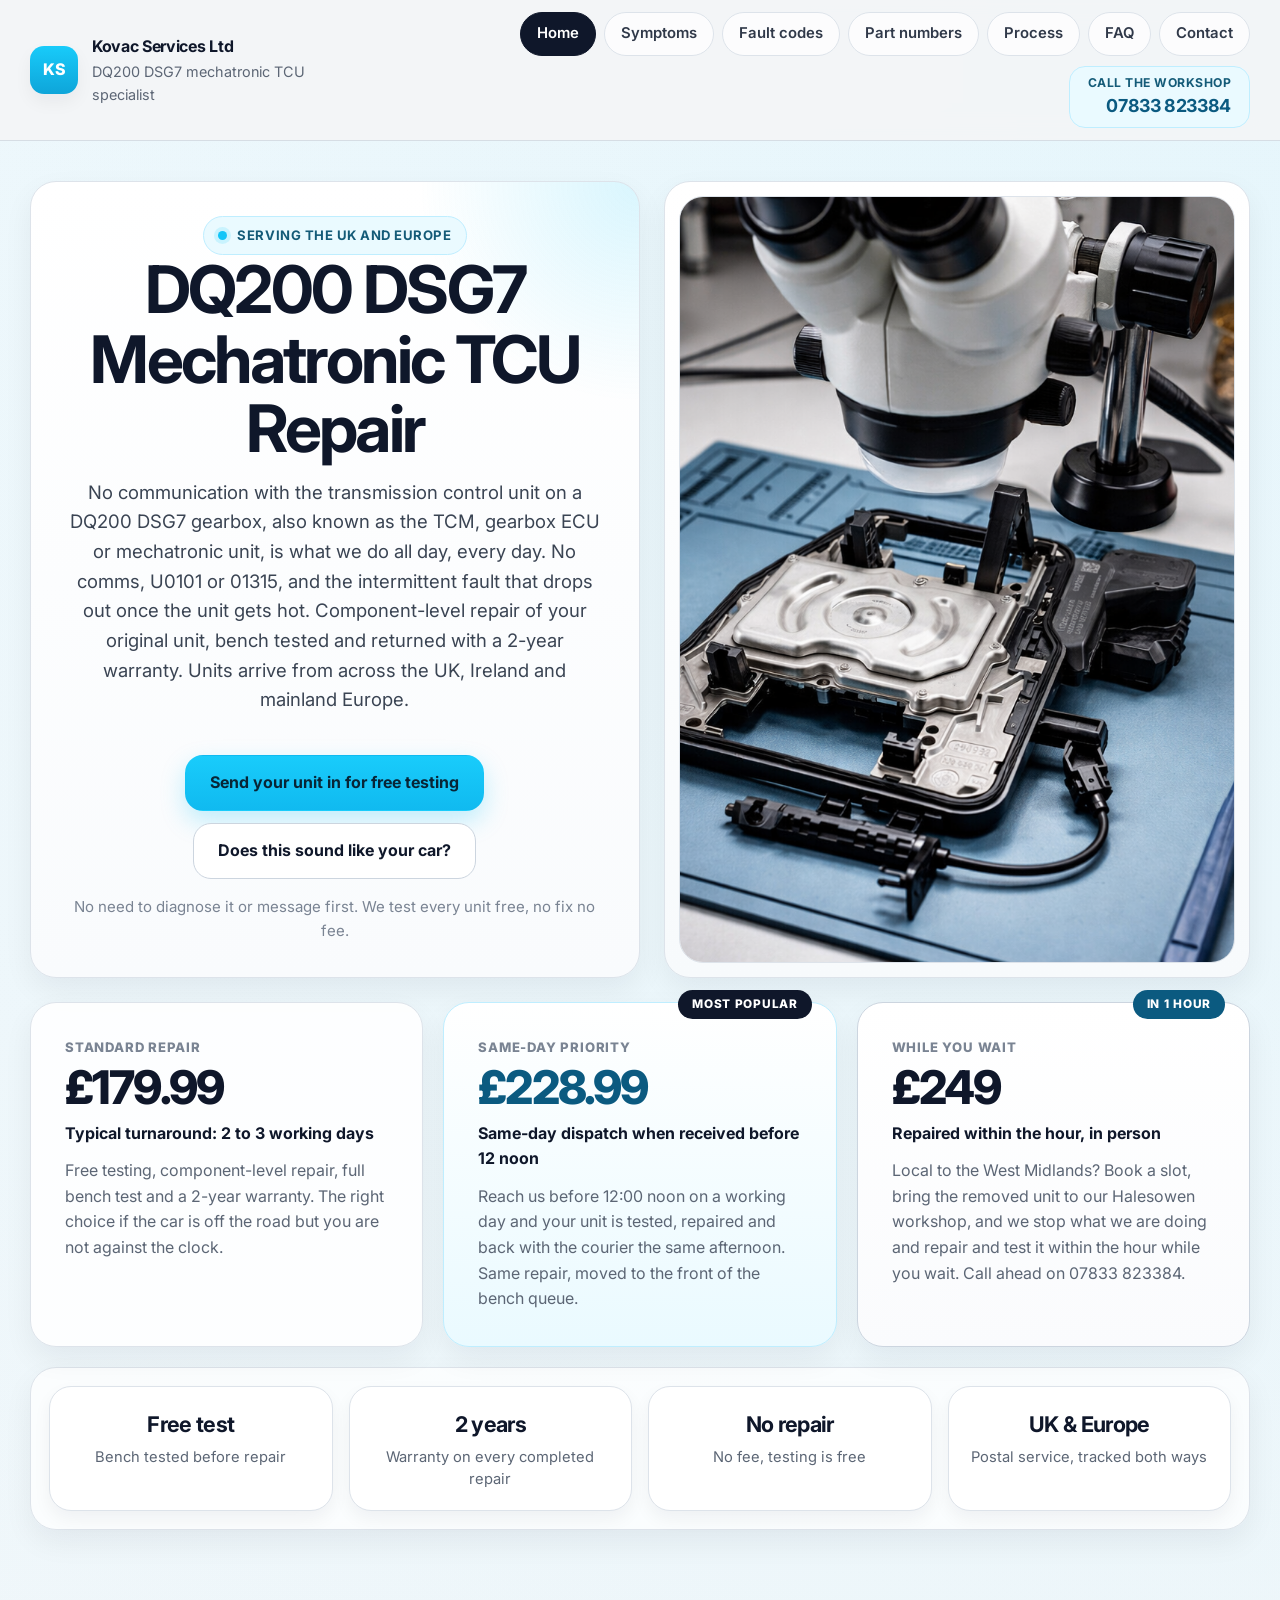
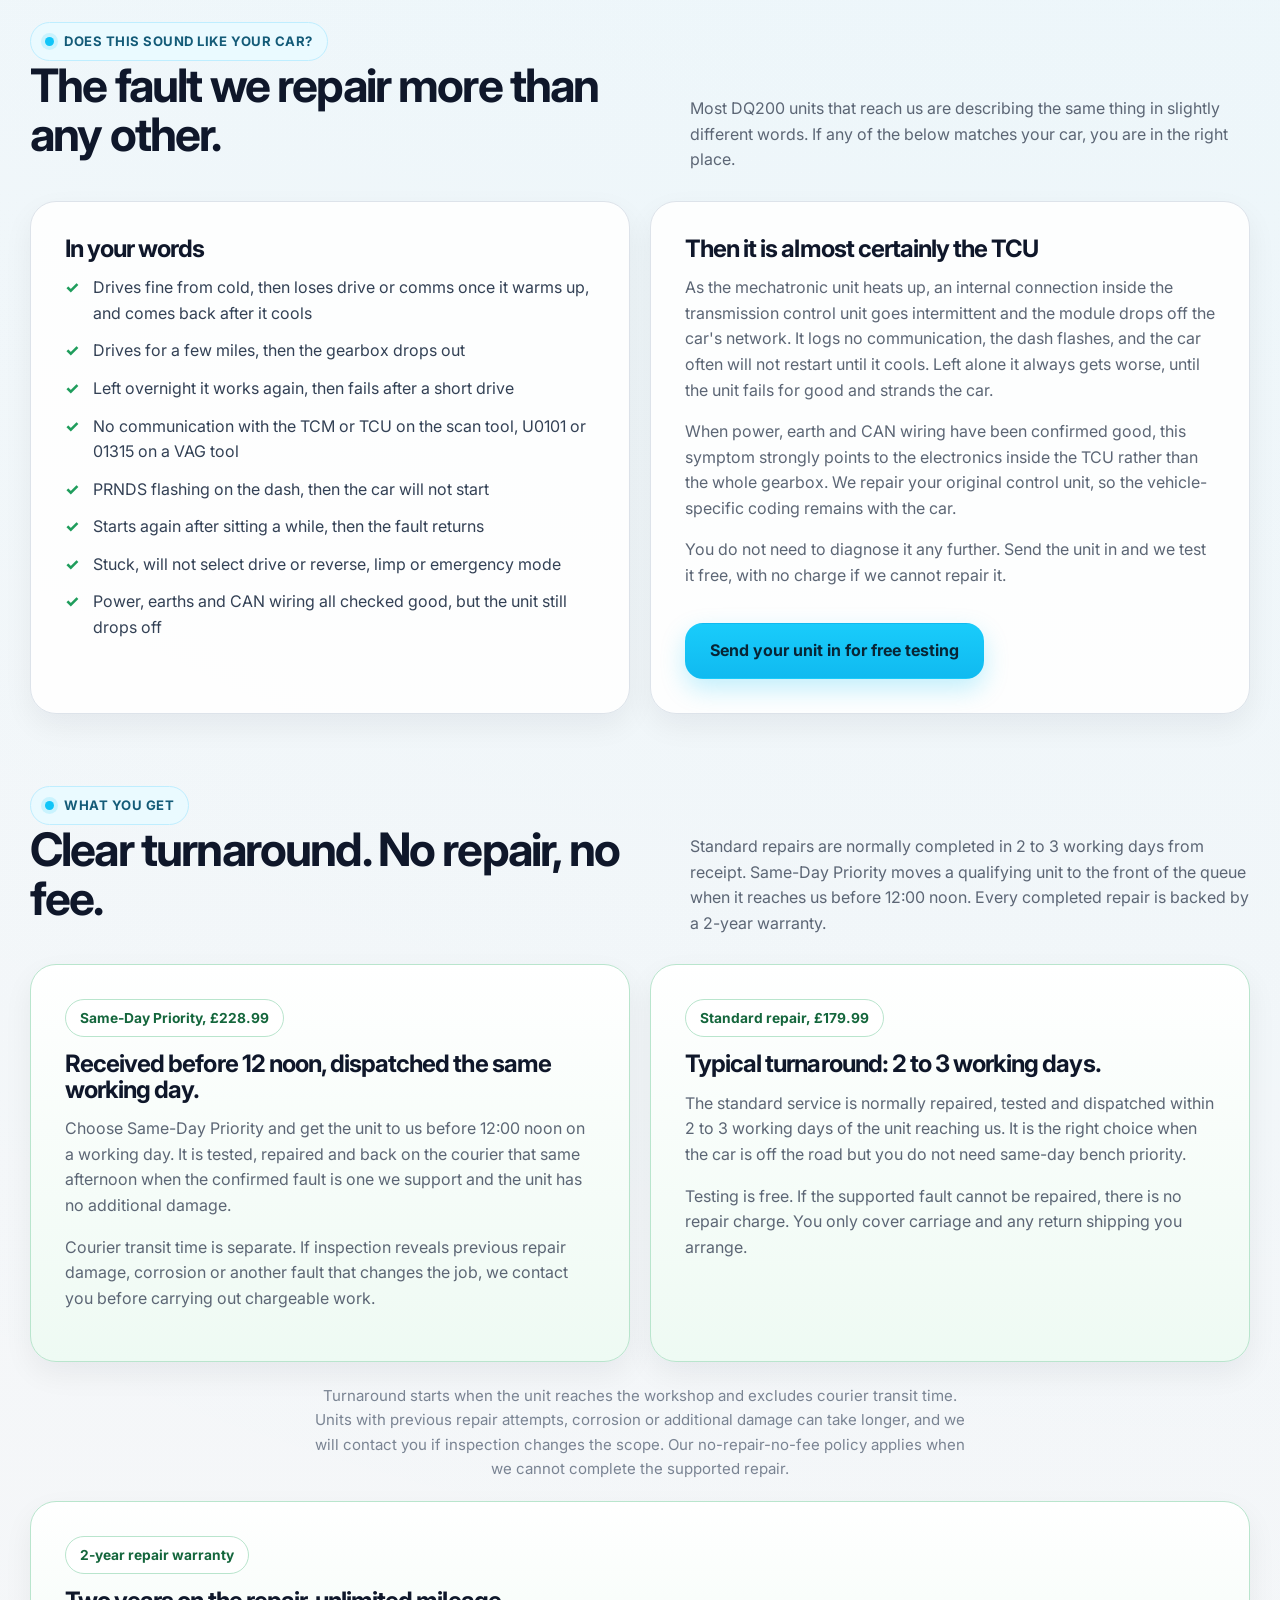
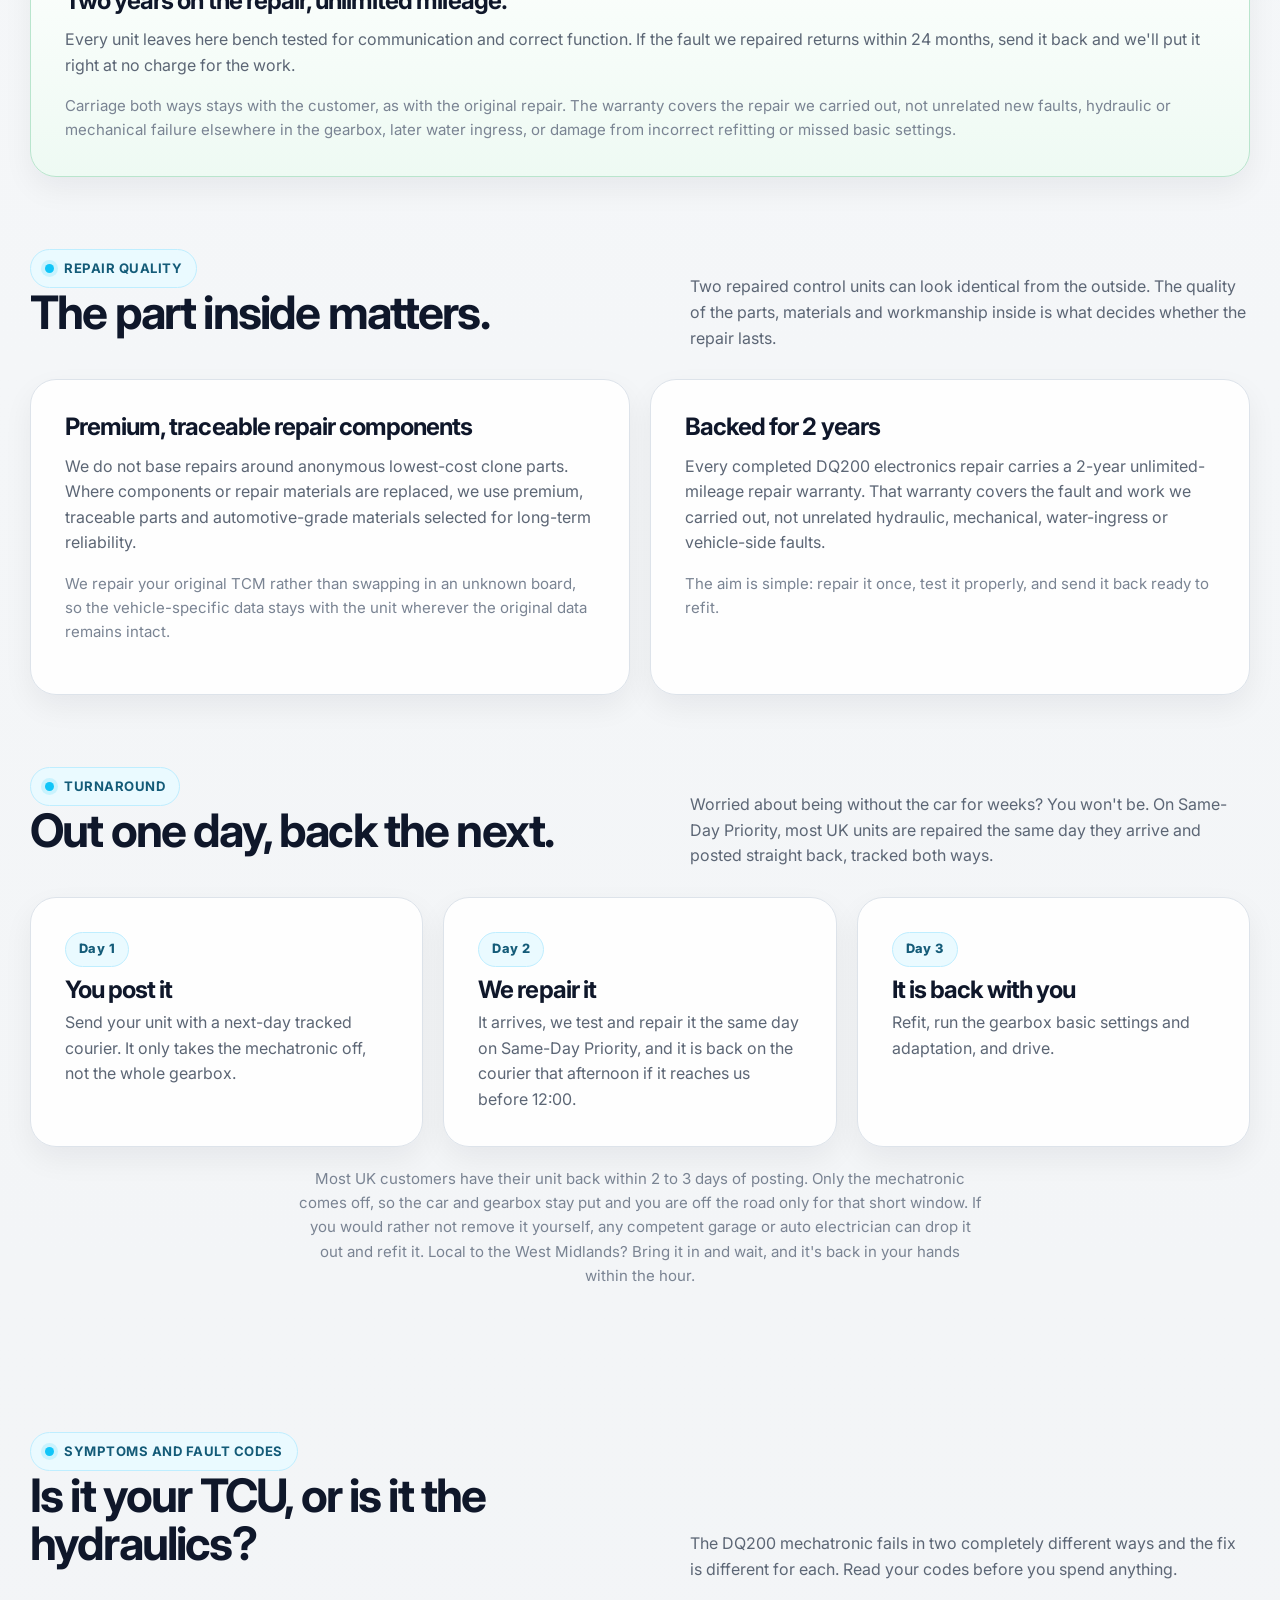
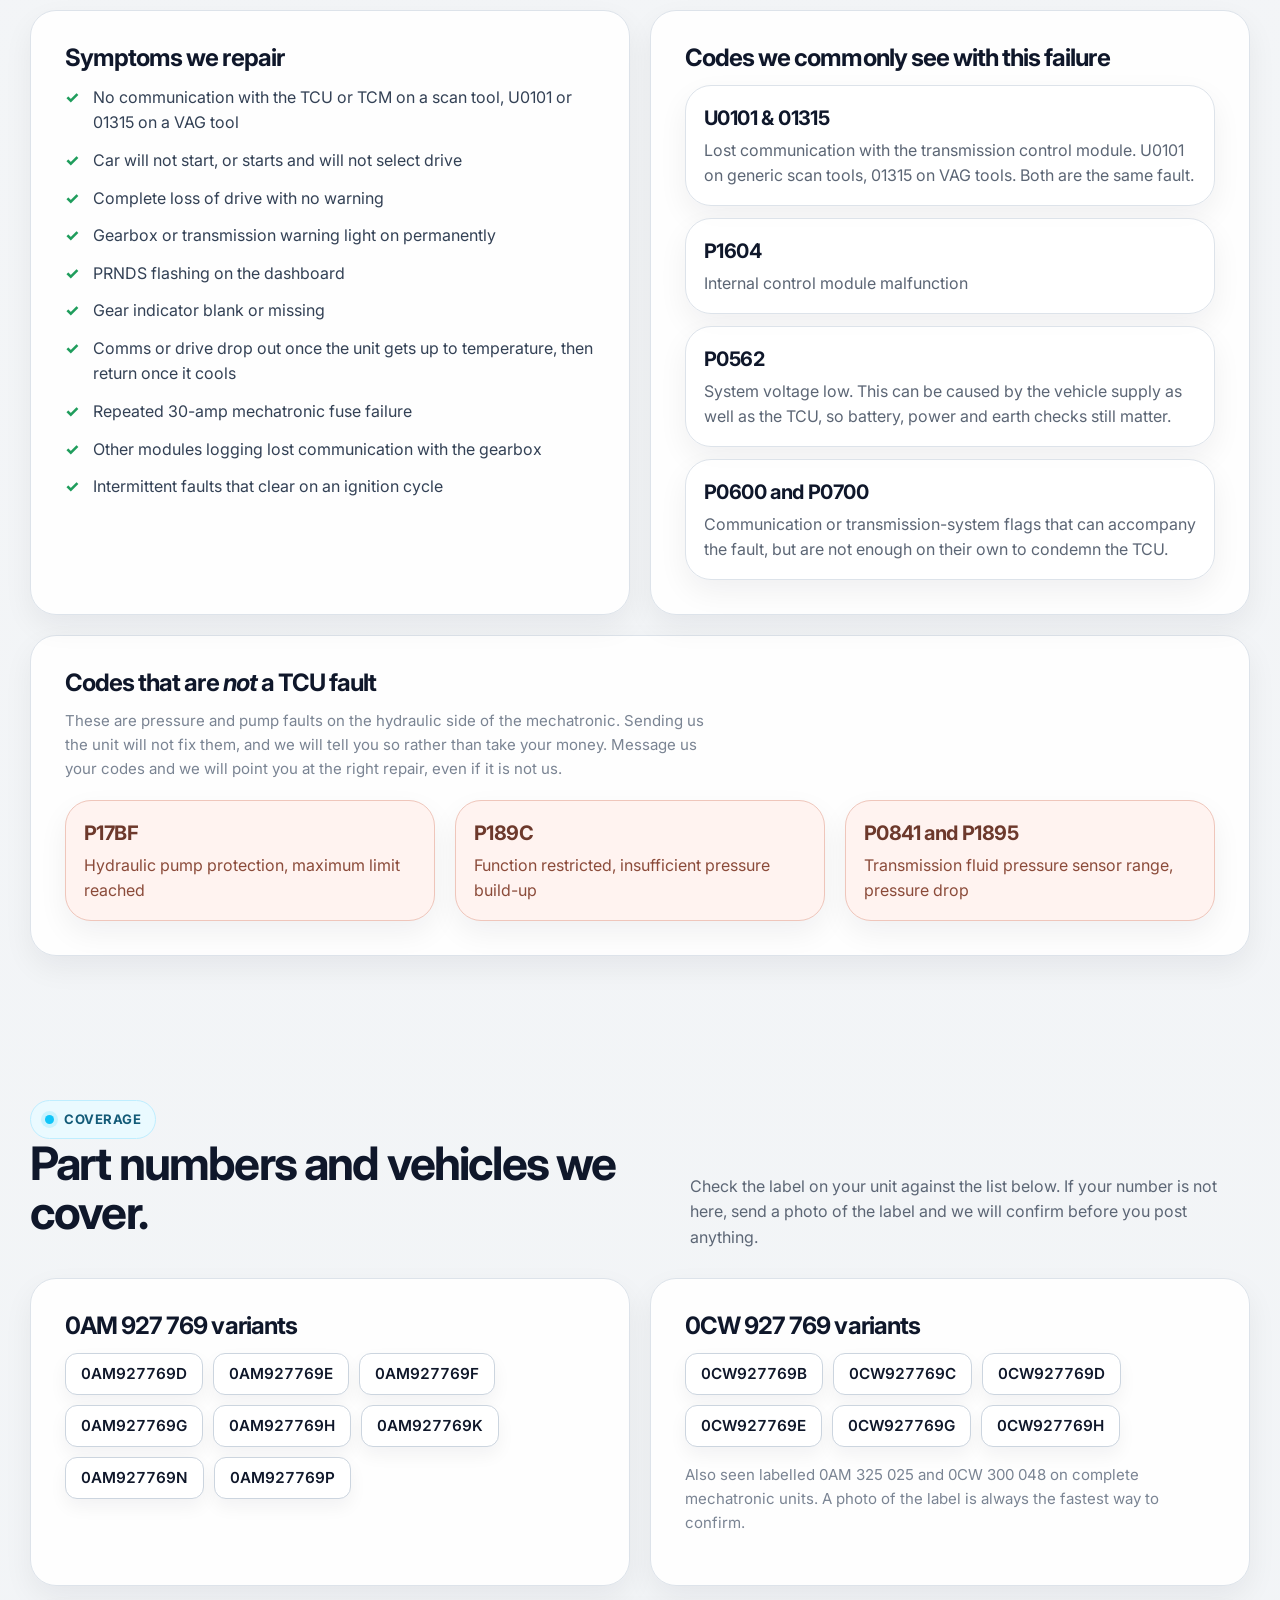
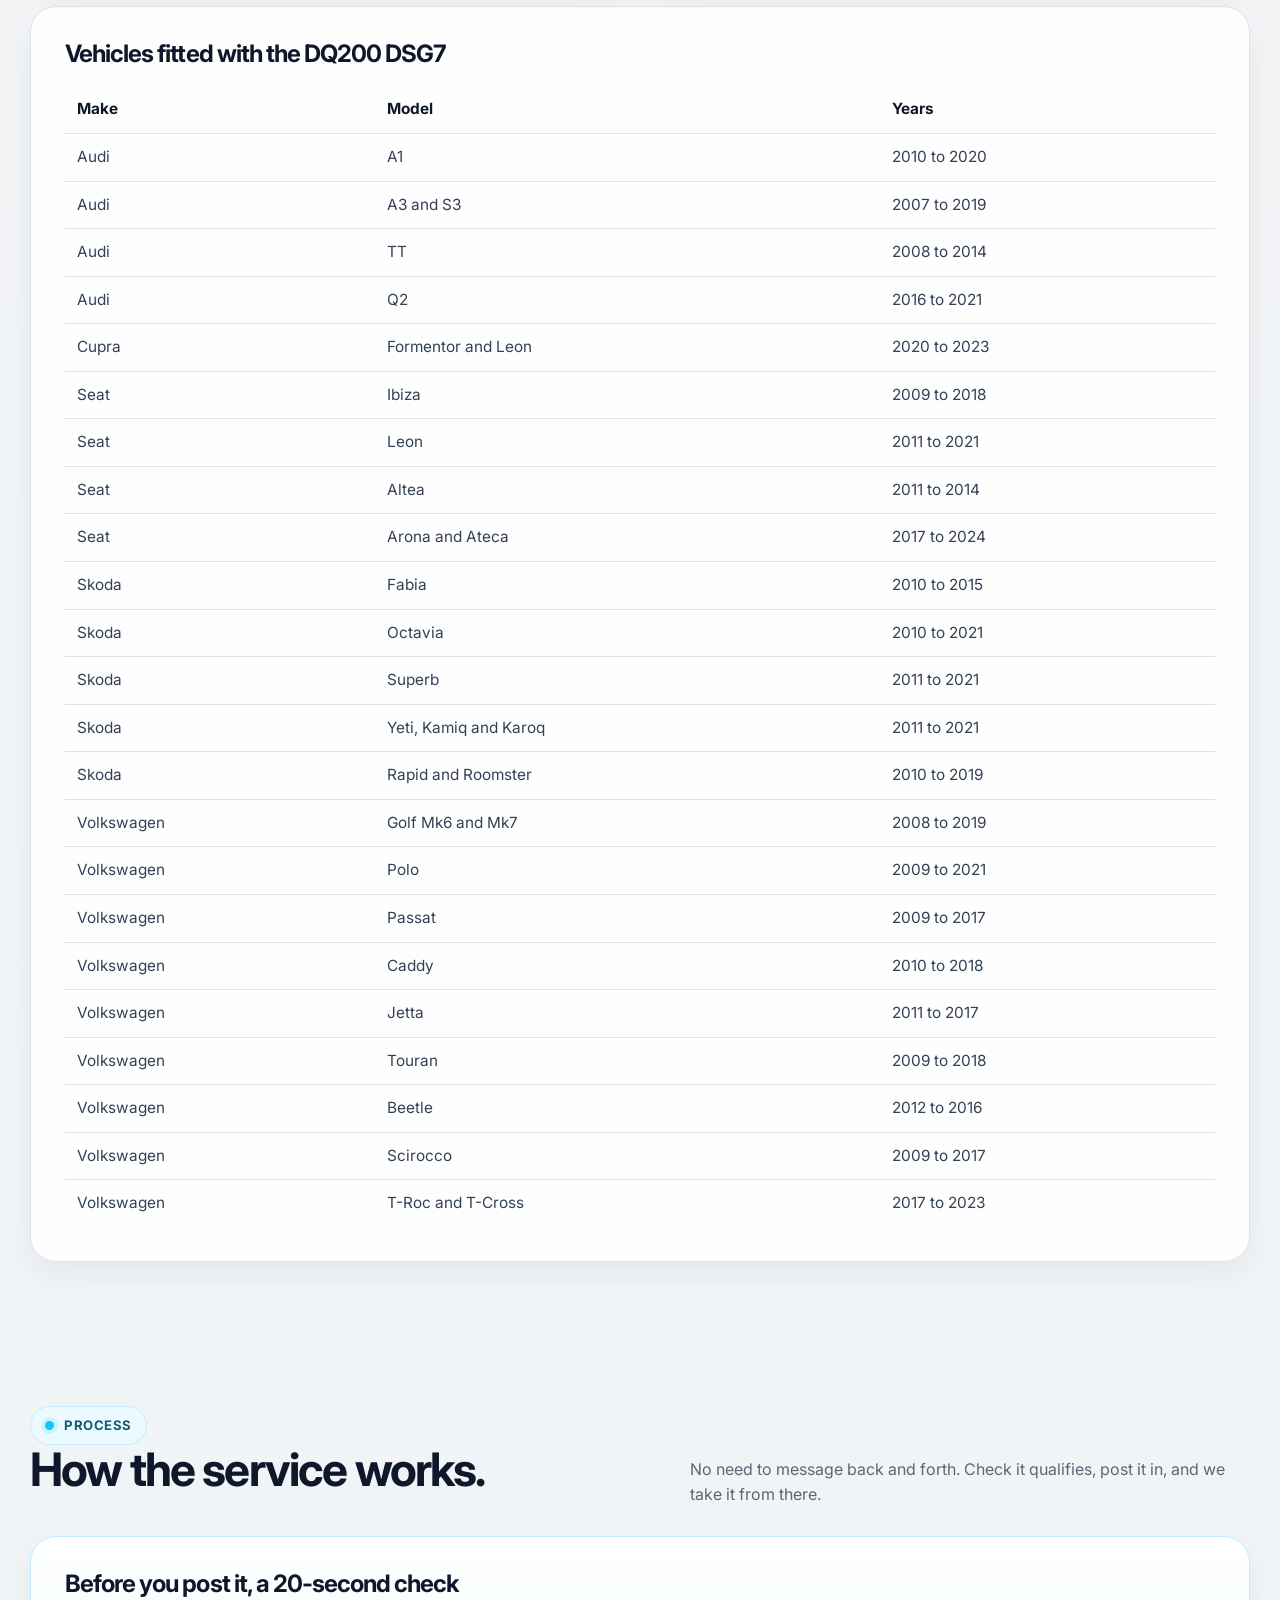
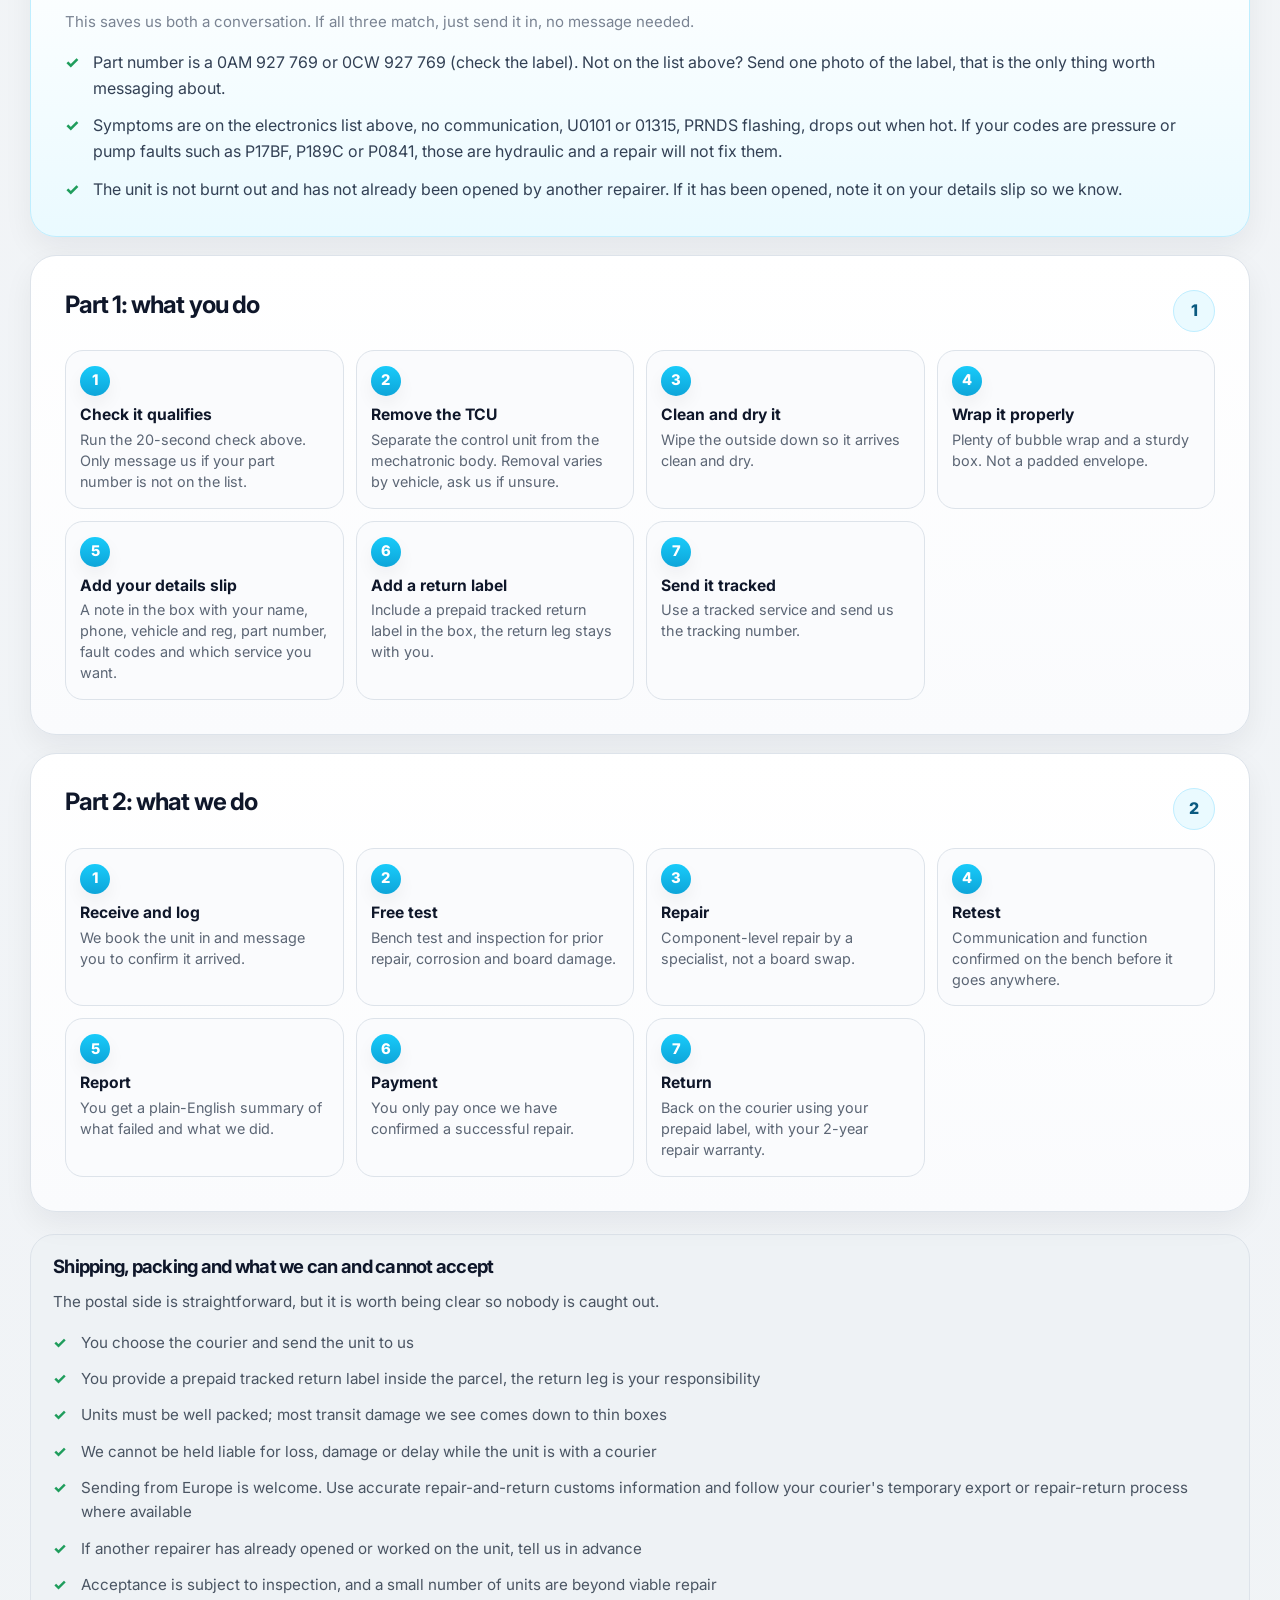
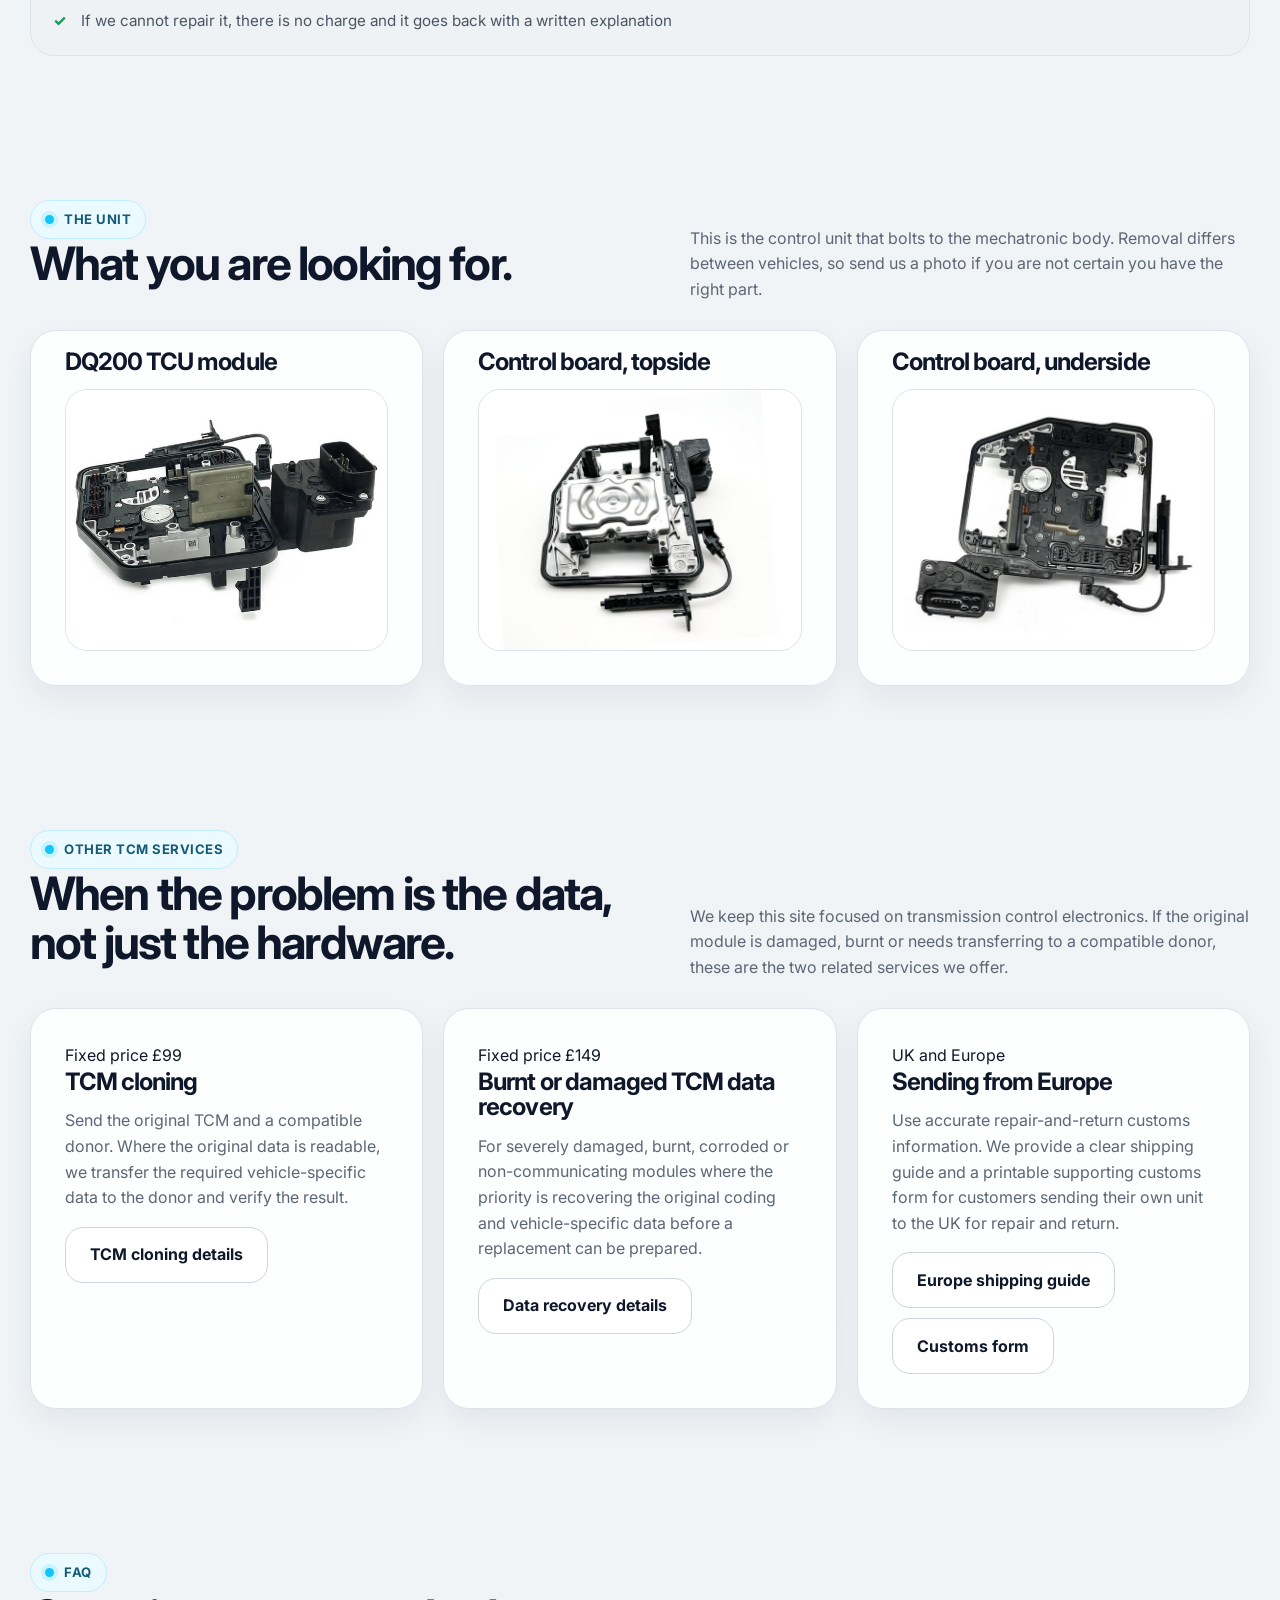
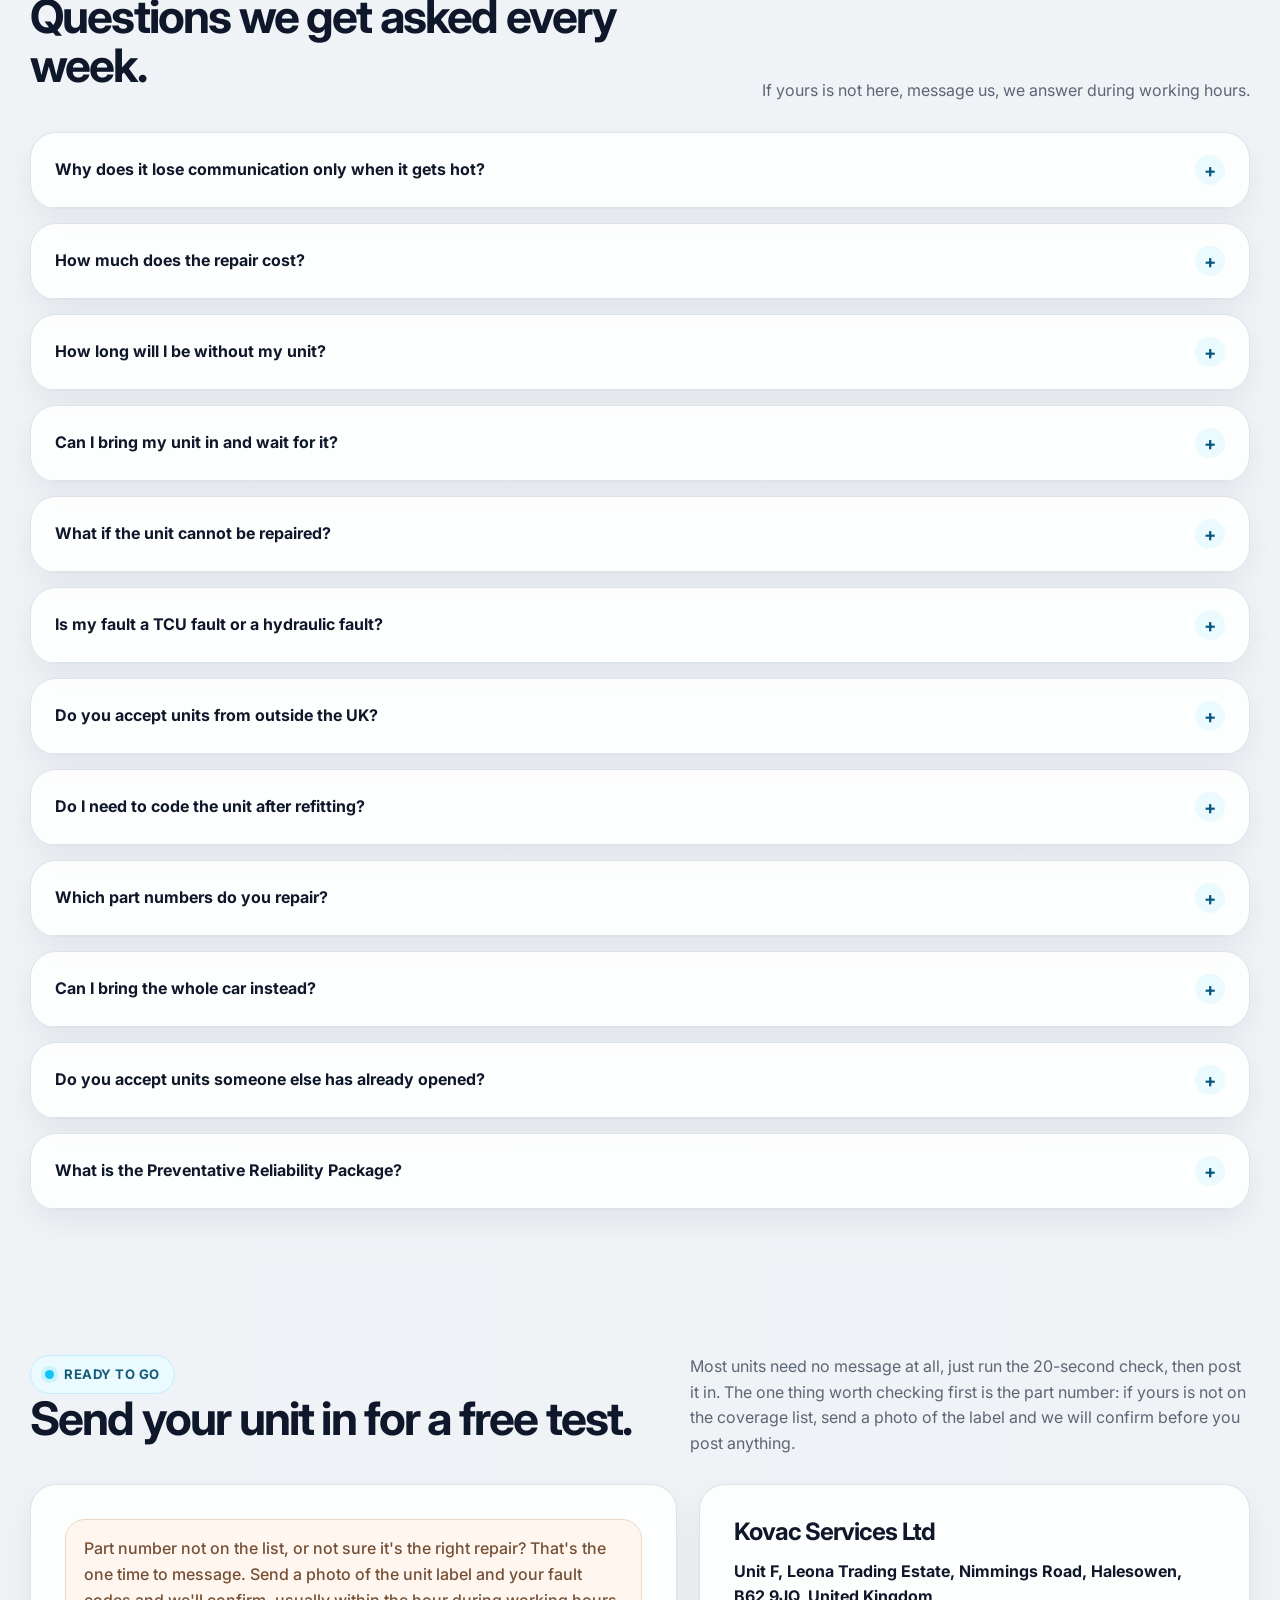
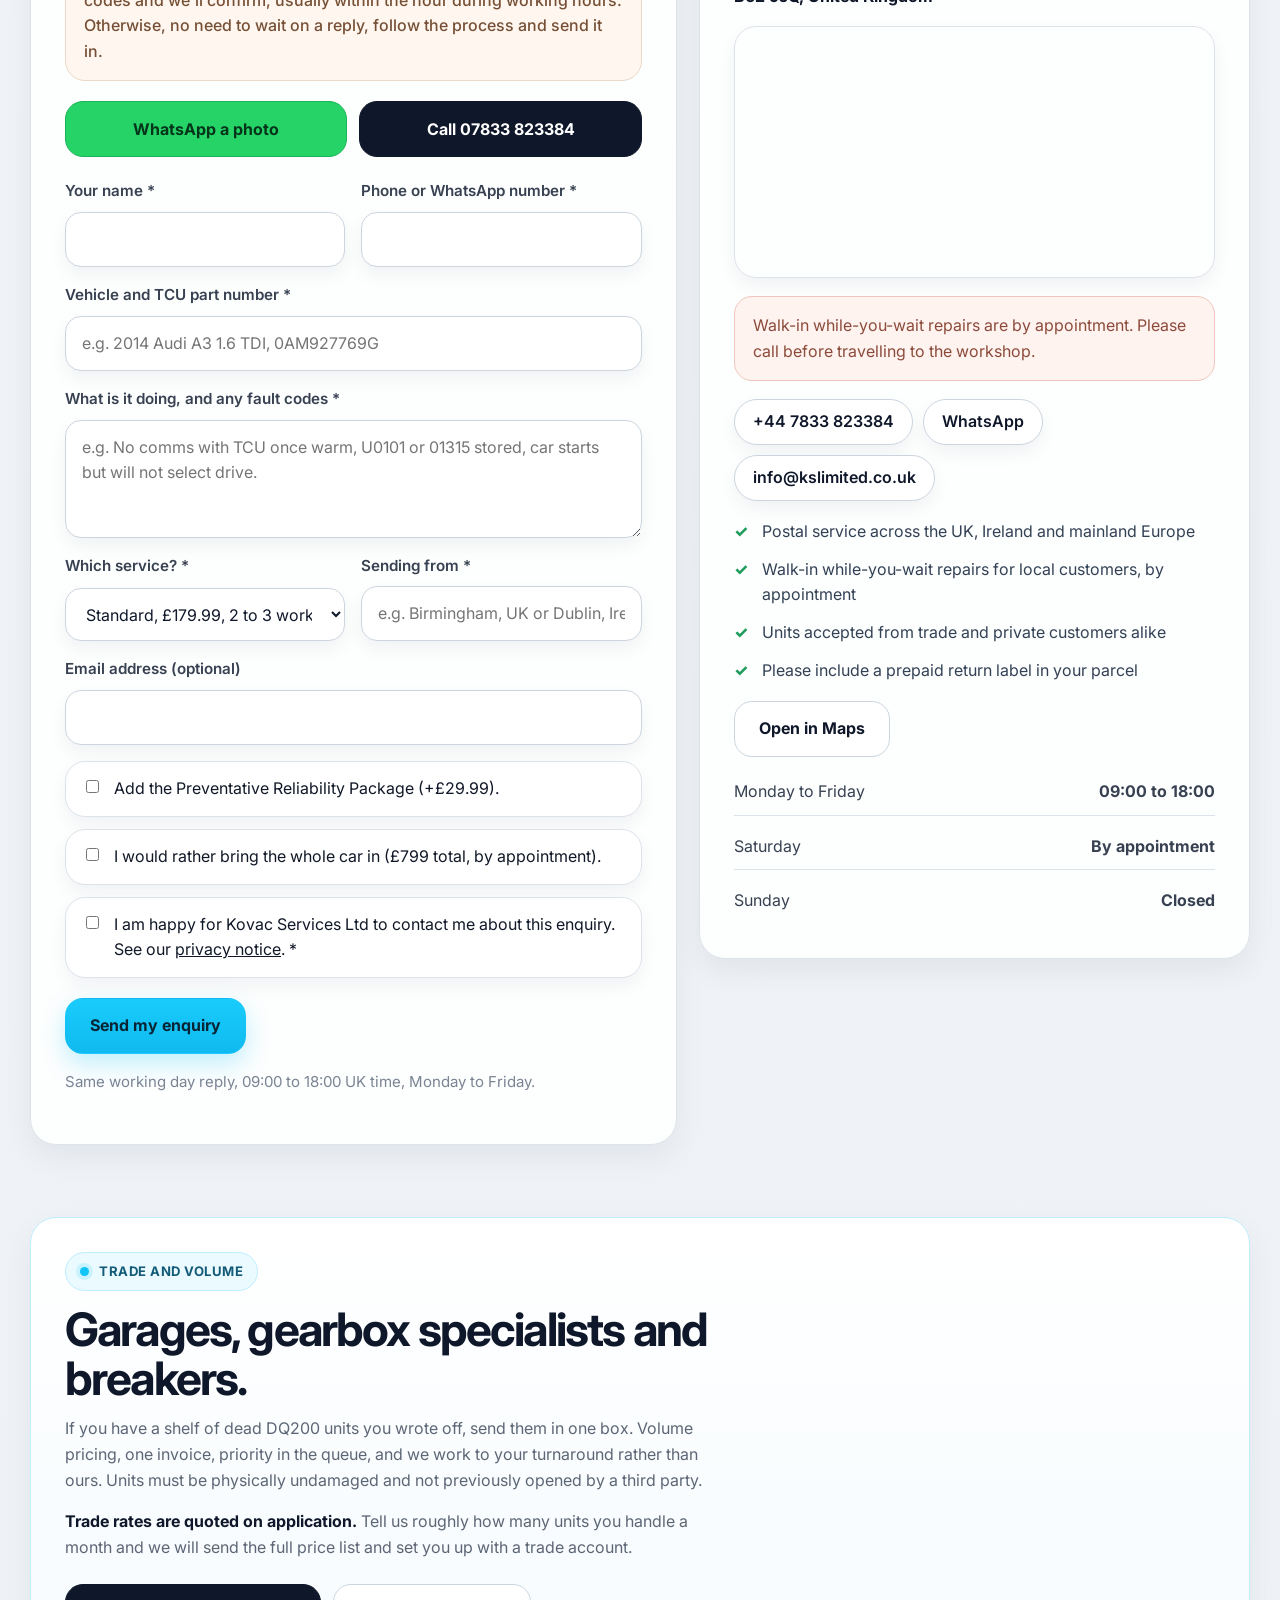
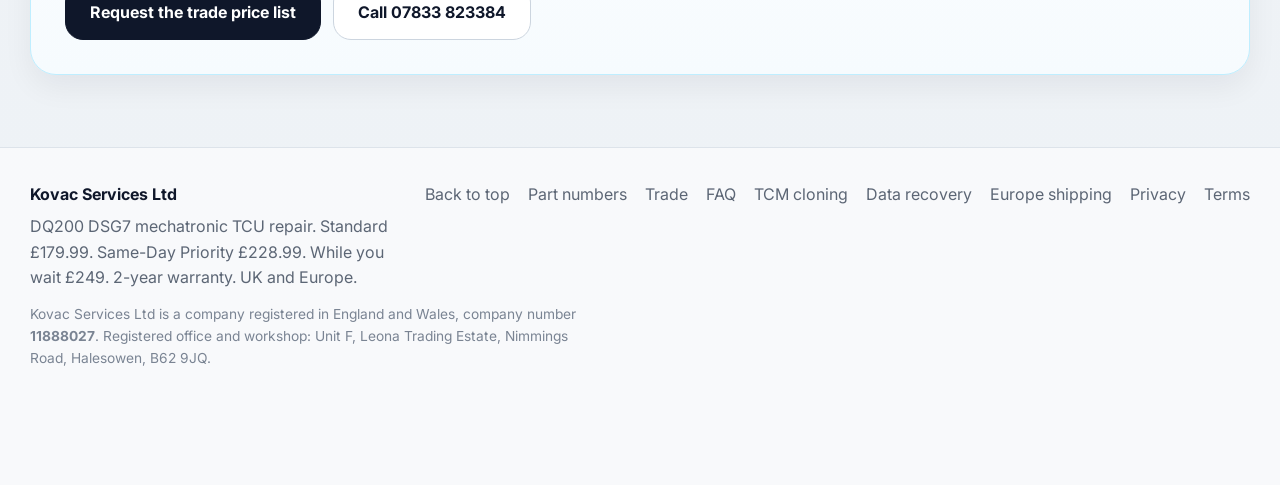
==== commit b5ea3c59: "Add files via upload" ====
--- a/index.html
+++ b/index.html
@@ -7,7 +7,7 @@
   <!--
     ============================================================
     PRICING appears in these places only:
-      Standard 179.99  |  Express 199.99  |  Walk-in (while you wait) 249
+      Standard 179.99  |  Same-Day 228.99  |  Walk-in (while you wait) 249
       1. title             2. meta description    3. og:description
       4. JSON-LD offers     5. Hero price strip (3 cards)
       6. Turnaround promise cards   7. FAQ answers
@@ -19,7 +19,7 @@
 
   <meta
     name="description"
-    content="DQ200 DSG7 TCU no communication repair (U0101, 01315), including the intermittent fault that drops out once the unit gets hot. Free testing, no repair no fee, 12-month warranty. Standard £179.99, Express £199.99 same-day, walk-in £249. Post in from across the UK and Europe."
+    content="DQ200 DSG7 TCU no communication repair (U0101, 01315), including the intermittent fault that drops out once the unit gets hot. Free testing, no repair no fee, 2-year warranty. Standard £179.99, Same-Day £228.99 when received before 12:00, walk-in £249. Post in from across the UK and Europe."
   />
 
   <link rel="canonical" href="https://tcmrepair.co.uk/" />
@@ -30,7 +30,7 @@
   <meta property="og:title" content="DQ200 TCU No Communication Repair (U0101, 01315) | UK &amp; Europe" />
   <meta
     property="og:description"
-    content="The intermittent DQ200 fault that drops comms once hot, repaired. Standard £179.99, Express £199.99 same-day, walk-in £249. Free testing, no fix no fee, 12-month warranty."
+    content="The intermittent DQ200 fault that drops comms once hot, repaired. Standard £179.99, Same-Day £228.99 when received before 12:00, walk-in £249. Free testing, no repair no fee, 2-year warranty."
   />
   <meta property="og:image" content="https://tcmrepair.co.uk/hero.png" />
   <meta property="og:image:alt" content="DQ200 DSG7 mechatronic TCU on the repair bench at Kovac Services Ltd" />
@@ -38,7 +38,7 @@
 
   <meta name="twitter:card" content="summary_large_image" />
   <meta name="twitter:title" content="DQ200 TCU No Communication Repair (U0101, 01315) | UK &amp; Europe" />
-  <meta name="twitter:description" content="Loses comms when hot? The DQ200 fault we repair most. Standard £179.99, Express £199.99 same-day, walk-in £249. 12-month warranty." />
+  <meta name="twitter:description" content="Loses comms when hot? The DQ200 fault we repair most. Standard £179.99, Same-Day £228.99 when received before 12:00, walk-in £249. 2-year warranty." />
   <meta name="twitter:image" content="https://tcmrepair.co.uk/hero.png" />
 
   <meta name="robots" content="index,follow,max-image-preview:large" />
@@ -112,12 +112,12 @@
           { "@type": "Country", "name": "United Kingdom" },
           { "@type": "Place", "name": "Europe" }
         ],
-        "description": "Component-level repair of the DQ200, 0AM and 0CW DSG7 transmission control unit for no communication (U0101, 01315), including the intermittent fault where communication drops out once the unit is hot, plus internal control module and low system voltage faults. Free testing, no repair no fee, 12-month warranty.",
+        "description": "Component-level repair of the DQ200, 0AM and 0CW DSG7 transmission control unit for no communication (U0101, 01315), including the intermittent fault where communication drops out once the unit is hot, plus internal control-module faults where testing confirms the TCU itself is responsible. Free testing, no repair no fee, 2-year warranty.",
         "offers": [
           {
             "@type": "Offer",
             "name": "Standard repair",
-            "description": "3 working day turnaround from receipt, or the repair is free on a repairable unit.",
+            "description": "Standard repair with a typical turnaround of 2 to 3 working days from receipt.",
             "price": "179.99",
             "priceCurrency": "GBP",
             "availability": "https://schema.org/InStock",
@@ -125,9 +125,9 @@
           },
           {
             "@type": "Offer",
-            "name": "Express repair",
-            "description": "Repaired, tested and dispatched the same day when received before 12:00 on a working day.",
-            "price": "199.99",
+            "name": "Same-Day Priority repair",
+            "description": "Tested, repaired and dispatched the same working day when received before 12:00 noon on a working day.",
+            "price": "228.99",
             "priceCurrency": "GBP",
             "availability": "https://schema.org/InStock",
             "url": "https://tcmrepair.co.uk/#contact"
@@ -155,12 +155,12 @@
           {
             "@type": "Question",
             "name": "How much does a DQ200 TCU repair cost?",
-            "acceptedAnswer": { "@type": "Answer", "text": "Standard repair is £179.99 with a 3 working day turnaround from receipt, and if a repairable unit is not turned around in that window the repair is free. Express is £199.99 and is repaired, tested and dispatched the same day if the unit reaches us before 12:00 on a working day. If you are local, a while-you-wait service at our Halesowen workshop is £249, repaired and tested within the hour by appointment. All include free testing and a 12-month warranty." }
+            "acceptedAnswer": { "@type": "Answer", "text": "Standard repair is £179.99 with a typical 2 to 3 working day turnaround from receipt. Same-Day Priority is £228.99 and is tested, repaired and dispatched the same working day if the unit reaches us before 12:00 noon on a working day. If you are local, a while-you-wait service at our Halesowen workshop is £249, repaired and tested within the hour by appointment. Completed repairs include free testing and a 2-year warranty." }
           },
           {
             "@type": "Question",
             "name": "How long will I be without my unit?",
-            "acceptedAnswer": { "@type": "Answer", "text": "On express, most UK customers have it back within 2 to 3 days of posting: out day one, repaired and returned day two, back on the car day three. Standard is 3 working days on the bench. Only the mechatronic comes off, the car and gearbox stay put, so you are off the road only for that short window, and everything is tracked both ways." }
+            "acceptedAnswer": { "@type": "Answer", "text": "On Same-Day Priority, most UK customers have it back within 2 to 3 days of posting: out day one, repaired and returned day two, back on the car day three. Standard is typically 2 to 3 working days on the bench. Only the mechatronic comes off, the car and gearbox stay put, so you are off the road only for that short window, and everything is tracked both ways." }
           },
           {
             "@type": "Question",
@@ -175,7 +175,7 @@
           {
             "@type": "Question",
             "name": "Is my fault a TCU fault or a hydraulic fault?",
-            "acceptedAnswer": { "@type": "Answer", "text": "U0101 (01315 on a VAG scan tool), P1604, P0562 and P0600 point to the electronic control unit and are what this service repairs. P17BF, P189C, P0841 and P1895 are pressure and pump faults on the hydraulic side of the mechatronic and need a full mechatronic rebuild instead. Send us your codes and we will tell you which you have before you post anything." }
+            "acceptedAnswer": { "@type": "Answer", "text": "U0101 or 01315 is the strongest match for this service, especially when communication drops out hot. P1604 can also indicate an internal control-unit fault. P0562, P0600 and P0700 can appear alongside transmission faults but are not proof of a failed TCU on their own, so power, earth, CAN wiring and the wider vehicle fault picture still matter. P17BF, P189C, P0841 and P1895 point toward hydraulic pressure or pump diagnosis rather than this electronics-only repair." }
           },
           {
             "@type": "Question",
@@ -486,7 +486,7 @@
               No communication with the transmission control unit on a DQ200 DSG7 gearbox, also known
               as the TCM, gearbox ECU or mechatronic unit, is what we do all day, every day. No comms,
               U0101 or 01315, and the intermittent fault that drops out once the unit gets hot.
-              Component-level repair of your original unit, bench tested and returned with a 12-month
+              Component-level repair of your original unit, bench tested and returned with a 2-year
               warranty. Units arrive from across the UK, Ireland and mainland Europe.
             </p>
             <div class="hero-actions">
@@ -512,21 +512,21 @@
           <article class="price-card">
             <span class="price-name">Standard repair</span>
             <span class="price-amount">£179.99</span>
-            <span class="price-turn">3 working days from receipt, or it's free</span>
+            <span class="price-turn">Typical turnaround: 2 to 3 working days</span>
             <p>
-              Free testing, component-level repair, full bench test and a 12-month warranty. The
+              Free testing, component-level repair, full bench test and a 2-year warranty. The
               right choice if the car is off the road but you are not against the clock.
             </p>
           </article>
 
           <article class="price-card is-express">
             <span class="price-flag">Most popular</span>
-            <span class="price-name">Express repair</span>
-            <span class="price-amount">£199.99</span>
-            <span class="price-turn">Same-day dispatch, or it's free</span>
+            <span class="price-name">Same-Day Priority</span>
+            <span class="price-amount">£228.99</span>
+            <span class="price-turn">Same-day dispatch when received before 12 noon</span>
             <p>
-              Reach us before 12:00 on a working day and your unit is tested, repaired and back with
-              the courier the same afternoon. Everything in the standard service, on the clock.
+              Reach us before 12:00 noon on a working day and your unit is tested, repaired and back with
+              the courier the same afternoon. Same repair, moved to the front of the bench queue.
             </p>
           </article>
 
@@ -544,9 +544,9 @@
         </div>
 
         <div class="trust-strip">
-          <div class="trust-tile"><strong>99%</strong><span>First-time success rate</span></div>
-          <div class="trust-tile"><strong>12 months</strong><span>Warranty on every repair</span></div>
-          <div class="trust-tile"><strong>No fix</strong><span>No fee, testing is free</span></div>
+          <div class="trust-tile"><strong>Free test</strong><span>Bench tested before repair</span></div>
+          <div class="trust-tile"><strong>2 years</strong><span>Warranty on every completed repair</span></div>
+          <div class="trust-tile"><strong>No repair</strong><span>No fee, testing is free</span></div>
           <div class="trust-tile"><strong>UK &amp; Europe</strong><span>Postal service, tracked both ways</span></div>
         </div>
       </div>
@@ -590,8 +590,9 @@
               Left alone it always gets worse, until the unit fails for good and strands the car.
             </p>
             <p>
-              It is not your wiring and it is not the whole gearbox. It is the electronics inside the
-              TCU, and it is repairable on your original unit, so your coding stays on the car.
+              When power, earth and CAN wiring have been confirmed good, this symptom strongly points to
+              the electronics inside the TCU rather than the whole gearbox. We repair your original
+              control unit, so the vehicle-specific coding remains with the car.
             </p>
             <p style="margin-top:auto;">
               You do not need to diagnose it any further. Send the unit in and we test it free, with
@@ -611,58 +612,58 @@
         <div class="section-head">
           <div>
             <span class="eyebrow">What you get</span>
-            <h2>Fix it on time, or you don't pay for it.</h2>
+            <h2>Clear turnaround. No repair, no fee.</h2>
           </div>
           <p>
-            Both postal tiers carry a turnaround guarantee in writing, backed by a 12-month warranty
-            on the finished repair. Local? The walk-in service has it back in your hands within the
-            hour. Most repairers quote a window and leave it there.
+            Standard repairs are normally completed in 2 to 3 working days from receipt. Same-Day
+            Priority moves a qualifying unit to the front of the queue when it reaches us before
+            12:00 noon. Every completed repair is backed by a 2-year warranty.
           </p>
         </div>
 
         <div class="grid-2">
           <article class="promise-card">
-            <span class="badge">Express guarantee, £199.99</span>
-            <h3>Fixed by the next working day, or it's free.</h3>
+            <span class="badge">Same-Day Priority, £228.99</span>
+            <h3>Received before 12 noon, dispatched the same working day.</h3>
             <p>
-              Choose express and get the unit to us before 12:00 on a working day. It's tested,
-              repaired and back on the courier that same afternoon.
+              Choose Same-Day Priority and get the unit to us before 12:00 noon on a working day. It is
+              tested, repaired and back on the courier that same afternoon when the confirmed fault
+              is one we support and the unit has no additional damage.
             </p>
             <p>
-              If a repairable unit isn't fixed and dispatched by the next working day at the latest,
-              the repair is free, you cover carriage only. No argument, no form to fill in.
+              Courier transit time is separate. If inspection reveals previous repair damage, corrosion or
+              another fault that changes the job, we contact you before carrying out chargeable work.
             </p>
           </article>
 
           <article class="promise-card">
-            <span class="badge">Standard guarantee, £179.99</span>
-            <h3>Fixed within 3 working days, or it's free.</h3>
+            <span class="badge">Standard repair, £179.99</span>
+            <h3>Typical turnaround: 2 to 3 working days.</h3>
             <p>
-              The standard service is repaired, tested and dispatched within 3 working days of the
-              unit reaching us, the right choice when the car's off the road but you're not against
-              the clock.
+              The standard service is normally repaired, tested and dispatched within 2 to 3 working days
+              of the unit reaching us. It is the right choice when the car is off the road but you
+              do not need same-day bench priority.
             </p>
             <p>
-              If a repairable unit isn't turned around inside those 3 working days, the repair is
-              free and you cover carriage only.
+              Testing is free. If the supported fault cannot be repaired, there is no repair charge. You
+              only cover carriage and any return shipping you arrange.
             </p>
           </article>
         </div>
 
         <p class="small" style="max-width:74ch; margin:22px auto 0; text-align:center;">
-          Both guarantees apply to units we've confirmed as repairable and start from the time your
-          unit reaches the workshop. They don't apply to courier delays outside our control, or to
-          units found to be beyond viable repair, in which case our no-repair-no-fee policy means
-          there's no repair charge anyway. The 12-month warranty below applies to every completed
-          repair.
+          Turnaround starts when the unit reaches the workshop and excludes courier transit time. Units
+          with previous repair attempts, corrosion or additional damage can take longer, and we will
+          contact you if inspection changes the scope. Our no-repair-no-fee policy applies when we
+          cannot complete the supported repair.
         </p>
 
         <article class="promise-card" style="margin-top:20px;">
-          <span class="badge">12-month warranty</span>
-          <h3>Twelve months on the repair, unlimited mileage.</h3>
+          <span class="badge">2-year repair warranty</span>
+          <h3>Two years on the repair, unlimited mileage.</h3>
           <p>
             Every unit leaves here bench tested for communication and correct function. If the fault
-            we repaired returns within twelve months, send it back and we'll put it right at no
+            we repaired returns within 24 months, send it back and we'll put it right at no
             charge for the work.
           </p>
           <p class="small" style="margin-bottom:0;">
@@ -675,6 +676,31 @@
       </div>
     </section>
 
+    <!-- ================= REPAIR QUALITY ================= -->
+    <section class="section" id="repair-quality" style="padding-top:0;">
+      <div class="container">
+        <div class="section-head">
+          <div>
+            <span class="eyebrow">Repair quality</span>
+            <h2>The part inside matters.</h2>
+          </div>
+          <p>Two repaired control units can look identical from the outside. The quality of the parts, materials and workmanship inside is what decides whether the repair lasts.</p>
+        </div>
+        <div class="grid-2">
+          <article class="card">
+            <h3>Premium, traceable repair components</h3>
+            <p>We do not base repairs around anonymous lowest-cost clone parts. Where components or repair materials are replaced, we use premium, traceable parts and automotive-grade materials selected for long-term reliability.</p>
+            <p class="small">We repair your original TCM rather than swapping in an unknown board, so the vehicle-specific data stays with the unit wherever the original data remains intact.</p>
+          </article>
+          <article class="card">
+            <h3>Backed for 2 years</h3>
+            <p>Every completed DQ200 electronics repair carries a 2-year unlimited-mileage repair warranty. That warranty covers the fault and work we carried out, not unrelated hydraulic, mechanical, water-ingress or vehicle-side faults.</p>
+            <p class="small">The aim is simple: repair it once, test it properly, and send it back ready to refit.</p>
+          </article>
+        </div>
+      </div>
+    </section>
+
     <!-- ================= TURNAROUND TIMELINE ================= -->
     <section class="section" id="turnaround" style="padding-top:0;">
       <div class="container">
@@ -684,7 +710,7 @@
             <h2>Out one day, back the next.</h2>
           </div>
           <p>
-            Worried about being without the car for weeks? You won't be. On express, most UK units
+            Worried about being without the car for weeks? You won't be. On Same-Day Priority, most UK units
             are repaired the same day they arrive and posted straight back, tracked both ways.
           </p>
         </div>
@@ -698,7 +724,7 @@
           <article class="card day-card">
             <span class="day-tag">Day 2</span>
             <h3>We repair it</h3>
-            <p>It arrives, we test and repair it the same day on express, and it is back on the courier that afternoon if it reaches us before 12:00.</p>
+            <p>It arrives, we test and repair it the same day on Same-Day Priority, and it is back on the courier that afternoon if it reaches us before 12:00.</p>
           </article>
           <article class="card day-card">
             <span class="day-tag">Day 3</span>
@@ -749,7 +775,7 @@
           </div>
 
           <div class="card">
-            <h3>Codes this service fixes</h3>
+            <h3>Codes we commonly see with this failure</h3>
             <div style="display:grid; gap:12px;">
               <div class="code-chip" style="padding:16px 18px;">
                 <strong>U0101 &amp; 01315</strong><p>Lost communication with the transmission control module. U0101 on generic scan tools, 01315 on VAG tools. Both are the same fault.</p>
@@ -758,10 +784,10 @@
                 <strong>P1604</strong><p>Internal control module malfunction</p>
               </div>
               <div class="code-chip" style="padding:16px 18px;">
-                <strong>P0562</strong><p>System voltage low</p>
+                <strong>P0562</strong><p>System voltage low. This can be caused by the vehicle supply as well as the TCU, so battery, power and earth checks still matter.</p>
               </div>
               <div class="code-chip" style="padding:16px 18px;">
-                <strong>P0600 and P0700</strong><p>Serial communication link and transmission control system faults</p>
+                <strong>P0600 and P0700</strong><p>Communication or transmission-system flags that can accompany the fault, but are not enough on their own to condemn the TCU.</p>
               </div>
             </div>
           </div>
@@ -916,7 +942,7 @@
               <div class="mini-step"><div class="mini-step-number">4</div><strong>Retest</strong><p>Communication and function confirmed on the bench before it goes anywhere.</p></div>
               <div class="mini-step"><div class="mini-step-number">5</div><strong>Report</strong><p>You get a plain-English summary of what failed and what we did.</p></div>
               <div class="mini-step"><div class="mini-step-number">6</div><strong>Payment</strong><p>You only pay once we have confirmed a successful repair.</p></div>
-              <div class="mini-step"><div class="mini-step-number">7</div><strong>Return</strong><p>Back on the courier using your prepaid label, with your 12-month warranty.</p></div>
+              <div class="mini-step"><div class="mini-step-number">7</div><strong>Return</strong><p>Back on the courier using your prepaid label, with your 2-year repair warranty.</p></div>
             </div>
           </div>
         </div>
@@ -929,7 +955,7 @@
             <li>You provide a prepaid tracked return label inside the parcel, the return leg is your responsibility</li>
             <li>Units must be well packed; most transit damage we see comes down to thin boxes</li>
             <li>We cannot be held liable for loss, damage or delay while the unit is with a courier</li>
-            <li>Sending from outside the UK is fine, mark it as a used automotive part for repair and return</li>
+            <li>Sending from Europe is welcome. Use accurate repair-and-return customs information and follow your courier's temporary export or repair-return process where available</li>
             <li>If another repairer has already opened or worked on the unit, tell us in advance</li>
             <li>Acceptance is subject to inspection, and a small number of units are beyond viable repair</li>
             <li>If we cannot repair it, there is no charge and it goes back with a written explanation</li>
@@ -975,6 +1001,42 @@
       </div>
     </section>
 
+    <!-- ================= OTHER TCM SERVICES ================= -->
+    <section class="section" id="tcm-services">
+      <div class="container">
+        <div class="section-head">
+          <div>
+            <span class="eyebrow">Other TCM services</span>
+            <h2>When the problem is the data, not just the hardware.</h2>
+          </div>
+          <p>We keep this site focused on transmission control electronics. If the original module is damaged, burnt or needs transferring to a compatible donor, these are the two related services we offer.</p>
+        </div>
+        <div class="grid-3">
+          <article class="card">
+            <span class="badge">Fixed price £99</span>
+            <h3>TCM cloning</h3>
+            <p>Send the original TCM and a compatible donor. Where the original data is readable, we transfer the required vehicle-specific data to the donor and verify the result.</p>
+            <a class="btn btn-outline" href="/tcm-cloning/">TCM cloning details</a>
+          </article>
+          <article class="card">
+            <span class="badge">Fixed price £149</span>
+            <h3>Burnt or damaged TCM data recovery</h3>
+            <p>For severely damaged, burnt, corroded or non-communicating modules where the priority is recovering the original coding and vehicle-specific data before a replacement can be prepared.</p>
+            <a class="btn btn-outline" href="/tcm-data-recovery/">Data recovery details</a>
+          </article>
+          <article class="card">
+            <span class="badge">UK and Europe</span>
+            <h3>Sending from Europe</h3>
+            <p>Use accurate repair-and-return customs information. We provide a clear shipping guide and a printable supporting customs form for customers sending their own unit to the UK for repair and return.</p>
+            <div style="display:flex;gap:10px;flex-wrap:wrap;">
+              <a class="btn btn-outline" href="/europe-repair-shipping/">Europe shipping guide</a>
+              <a class="btn btn-outline" href="/customs-form/">Customs form</a>
+            </div>
+          </article>
+        </div>
+      </div>
+    </section>
+
     <!-- ================= FAQ ================= -->
     <section class="section" id="faq">
       <div class="container">
@@ -998,15 +1060,15 @@
           <div class="faq-item">
             <button class="faq-question" type="button" aria-expanded="false"><span>How much does the repair cost?</span><span aria-hidden="true">+</span></button>
             <div class="faq-answer"><div class="faq-answer-inner">
-              <p>Standard is £179.99 with a 3 working day turnaround from receipt. Express is £199.99, repaired and dispatched the same day if the unit reaches us before 12:00 on a working day. If you are local, a while-you-wait service at our Halesowen workshop is £249, repaired and tested within the hour by appointment.</p>
-              <p>The postal tiers are backed by an on-time-or-free guarantee: if a repairable unit isn't turned around inside its promised window, the repair is free and you cover carriage only. All include free testing, a written report and a 12-month unlimited-mileage warranty.</p>
+              <p>Standard is £179.99 with a typical 2 to 3 working day turnaround from receipt. Same-Day Priority is £228.99, tested, repaired and dispatched the same working day if the unit reaches us before 12:00 noon on a working day. If you are local, a while-you-wait service at our Halesowen workshop is £249, repaired and tested within the hour by appointment.</p>
+              <p>All completed repairs include free testing, a written repair summary and a 2-year unlimited-mileage repair warranty. If we cannot complete the supported repair, there is no repair charge.</p>
             </div></div>
           </div>
 
           <div class="faq-item">
             <button class="faq-question" type="button" aria-expanded="false"><span>How long will I be without my unit?</span><span aria-hidden="true">+</span></button>
             <div class="faq-answer"><div class="faq-answer-inner">
-              <p>On express, most UK customers have it back within 2 to 3 days of posting: out day one, repaired and returned day two, back on the car day three. Standard is 3 working days on the bench.</p>
+              <p>On Same-Day Priority, most UK customers have it back within 2 to 3 days of posting: out day one, repaired and returned day two, back on the car day three. Standard is typically 2 to 3 working days on the bench.</p>
               <p>Only the mechatronic comes off, the car and gearbox stay put, so you are off the road only for that short window, and everything is tracked both ways. Local customers can bring the unit in and wait, and have it back within the hour.</p>
             </div></div>
           </div>
@@ -1029,7 +1091,7 @@
           <div class="faq-item">
             <button class="faq-question" type="button" aria-expanded="false"><span>Is my fault a TCU fault or a hydraulic fault?</span><span aria-hidden="true">+</span></button>
             <div class="faq-answer"><div class="faq-answer-inner">
-              <p>U0101 (01315 on a VAG scan tool), P1604, P0562 and P0600 are electronic control unit faults and are exactly what this service repairs. P17BF, P189C, P0841 and P1895 are pressure and pump faults on the hydraulic side and need a full mechatronic rebuild instead.</p>
+              <p>U0101 or 01315 is the strongest match for this service, especially when the unit drops communication hot. P1604 can also indicate an internal control-unit problem. P0562, P0600 and P0700 can be supporting or vehicle-side faults, so they need context rather than being treated as proof of a failed TCU. P17BF, P189C, P0841 and P1895 point toward hydraulic pressure or pump diagnosis rather than this electronics-only service.</p>
               <p>Send us your codes before you post anything and we will tell you which one you have, even if the answer is that we are not the right people.</p>
             </div></div>
           </div>
@@ -1038,7 +1100,7 @@
             <button class="faq-question" type="button" aria-expanded="false"><span>Do you accept units from outside the UK?</span><span aria-hidden="true">+</span></button>
             <div class="faq-answer"><div class="faq-answer-inner">
               <p>Yes. Units come to us regularly from Ireland, France, Germany, the Netherlands, Belgium, Poland and Spain, among others.</p>
-              <p>Mark the parcel clearly as a used automotive part being sent for repair and return, declare a low replacement value, and include a prepaid return label. Any duties or handling charges in your own country remain your responsibility.</p>
+              <p>Mark the parcel accurately as a used automotive transmission control unit being sent temporarily for repair and return to its owner. Do not mark it as a gift or deliberately understate its value. Use your courier's temporary export, outward processing or repair-and-return option where available, and keep the export paperwork for the return journey. Our <a href="/europe-repair-shipping/" style="text-decoration:underline;">Europe shipping guide</a> and <a href="/customs-form/" style="text-decoration:underline;">printable customs support form</a> explain what to include.</p>
             </div></div>
           </div>
 
@@ -1141,8 +1203,8 @@
                 <div class="field">
                   <label for="service-level">Which service? *</label>
                   <select id="service-level" name="service_level" required>
-                    <option value="Standard - 179.99, 3 working days">Standard, £179.99, 3 working days</option>
-                    <option value="Express - 199.99, same-day dispatch">Express, £199.99, same-day dispatch</option>
+                    <option value="Standard - 179.99, 2 to 3 working days">Standard, £179.99, 2 to 3 working days</option>
+                    <option value="Same-Day Priority - 228.99, same-day dispatch before noon">Same-Day Priority, £228.99, same-day dispatch</option>
                     <option value="While you wait - 249, 1 hour at Halesowen (local)">While you wait, £249, 1 hour at Halesowen (local)</option>
                     <option value="Not sure yet">Not sure yet</option>
                   </select>
@@ -1256,13 +1318,16 @@
       <div class="footer-grid">
         <div>
           <strong style="display:block; color:var(--navy); margin-bottom:6px;">Kovac Services Ltd</strong>
-          <span>DQ200 DSG7 mechatronic TCU repair. Standard £179.99. Express £199.99 same-day. While you wait £249. 12-month warranty. UK and Europe.</span>
+          <span>DQ200 DSG7 mechatronic TCU repair. Standard £179.99. Same-Day Priority £228.99. While you wait £249. 2-year warranty. UK and Europe.</span>
         </div>
         <div class="footer-links">
           <a href="#home">Back to top</a>
           <a href="#coverage">Part numbers</a>
           <a href="#trade">Trade</a>
           <a href="#faq">FAQ</a>
+          <a href="/tcm-cloning/">TCM cloning</a>
+          <a href="/tcm-data-recovery/">Data recovery</a>
+          <a href="/europe-repair-shipping/">Europe shipping</a>
           <a href="/privacy.html">Privacy</a>
           <a href="/terms.html">Terms</a>
         </div>
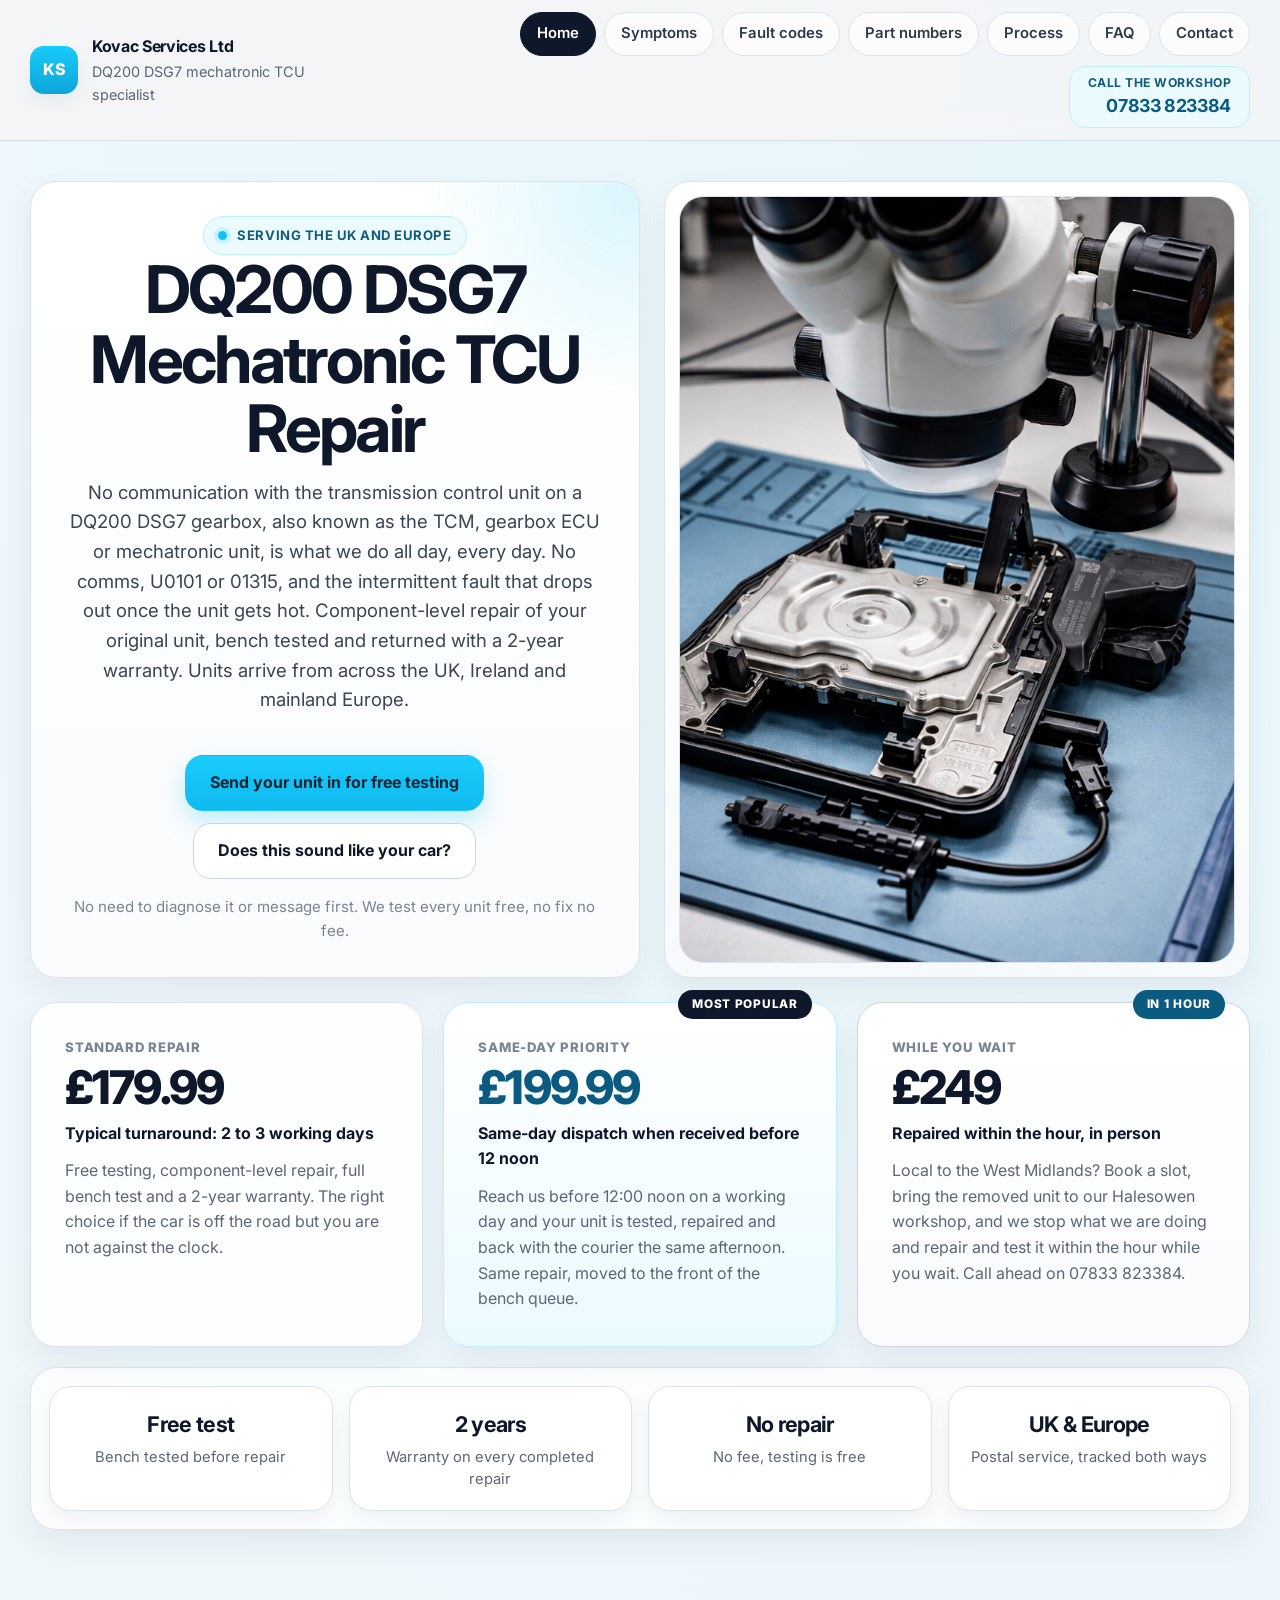
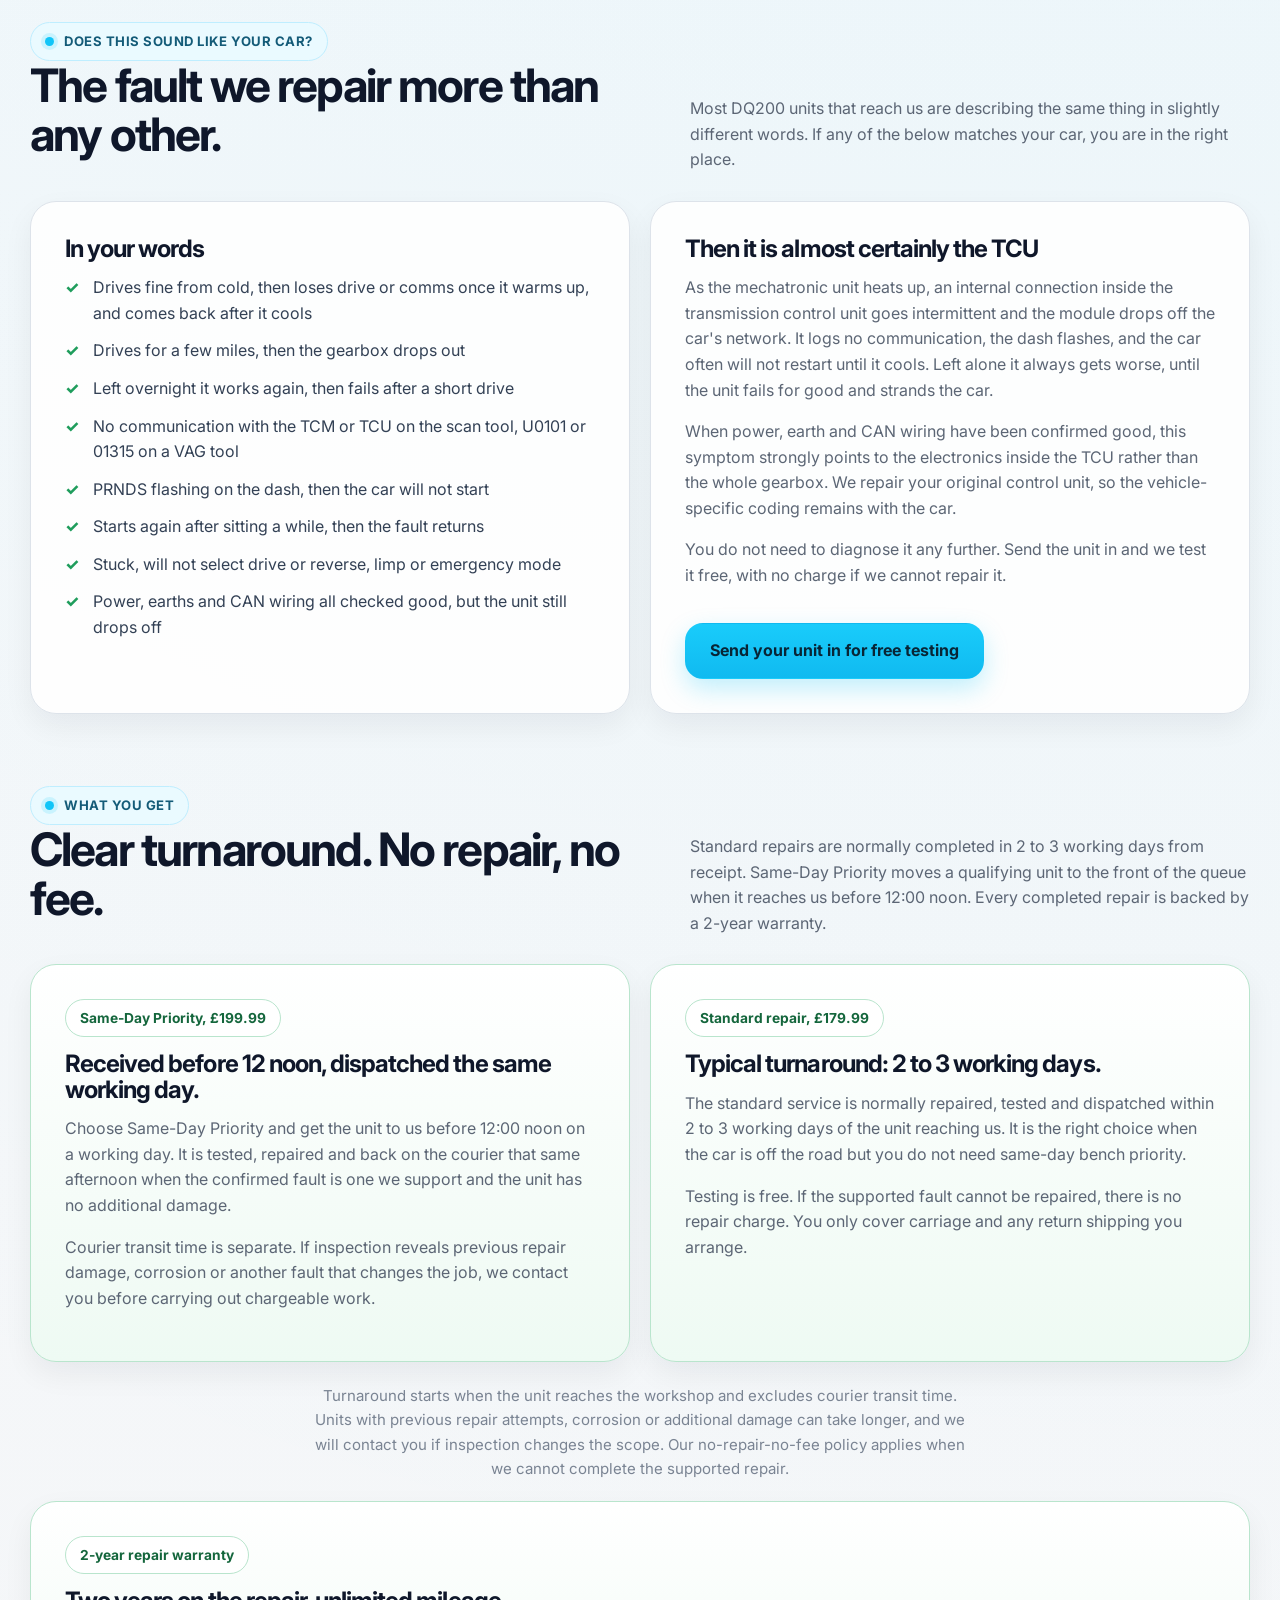
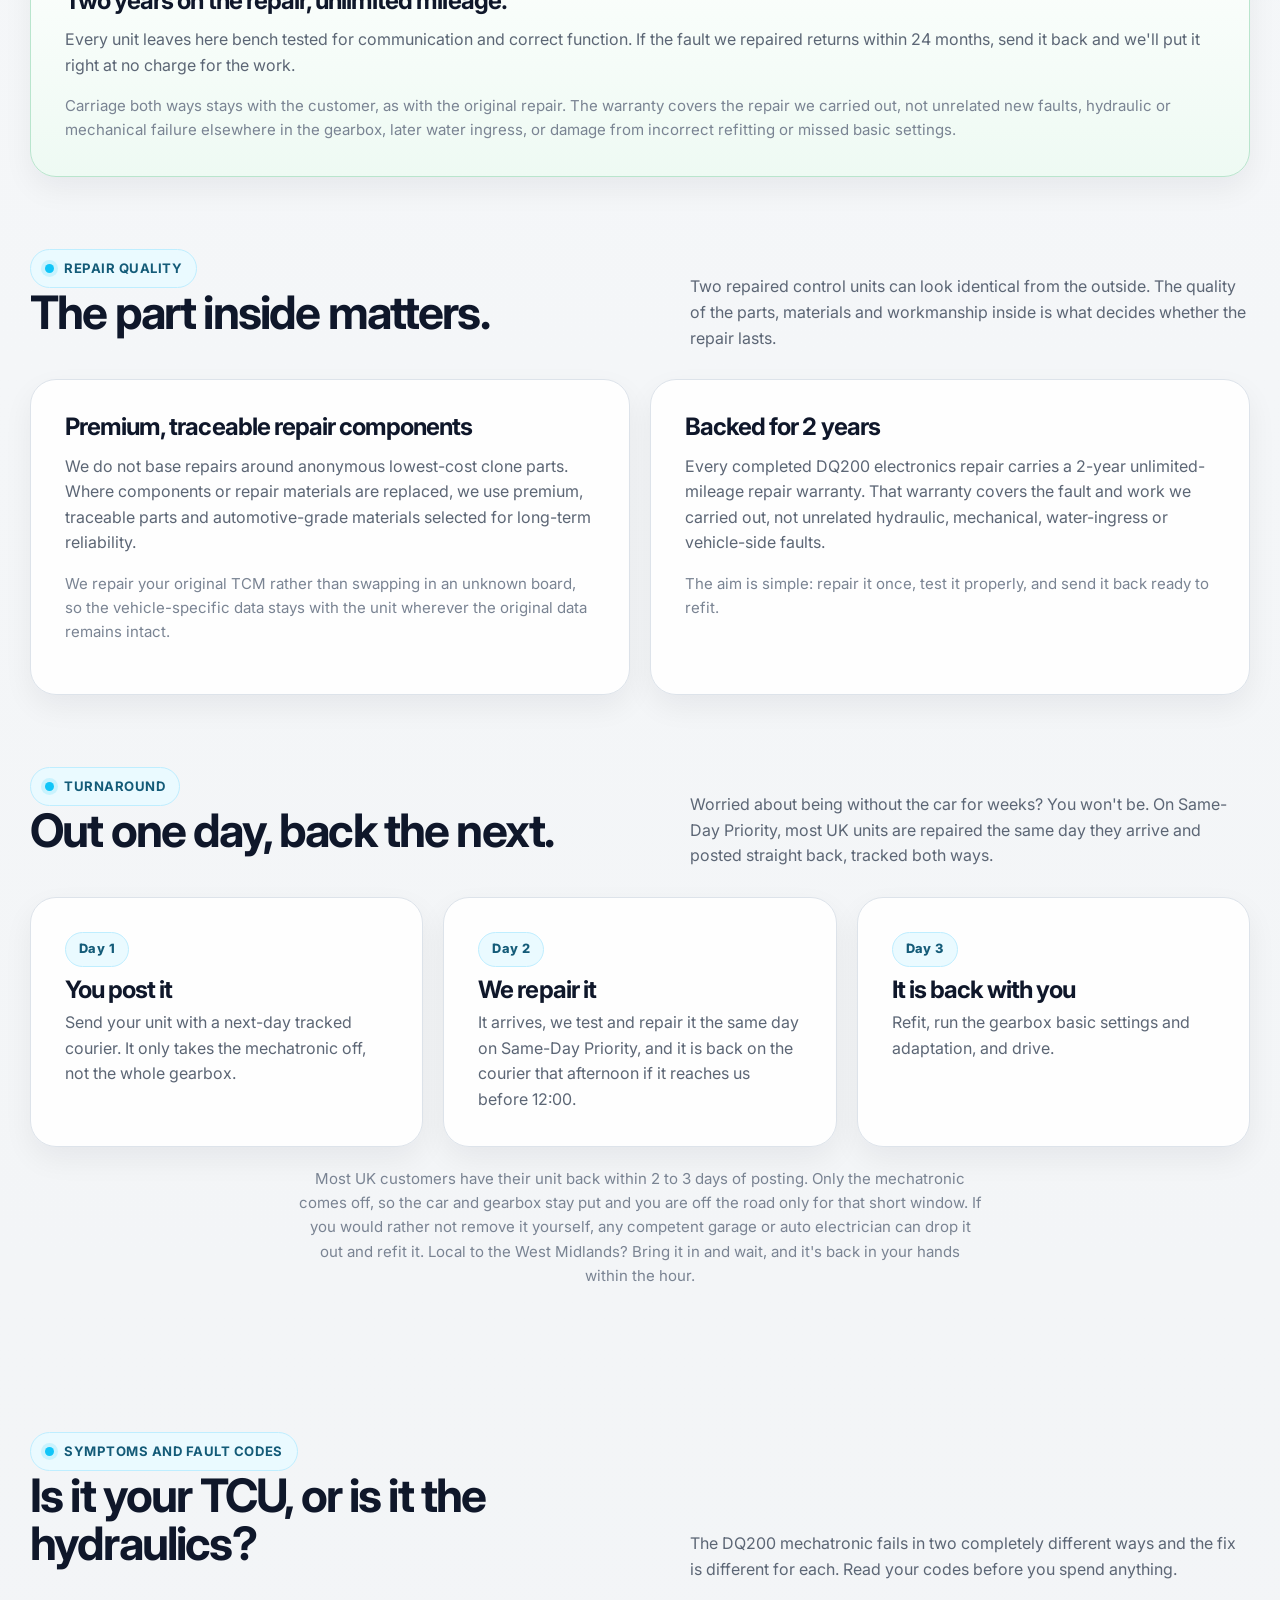
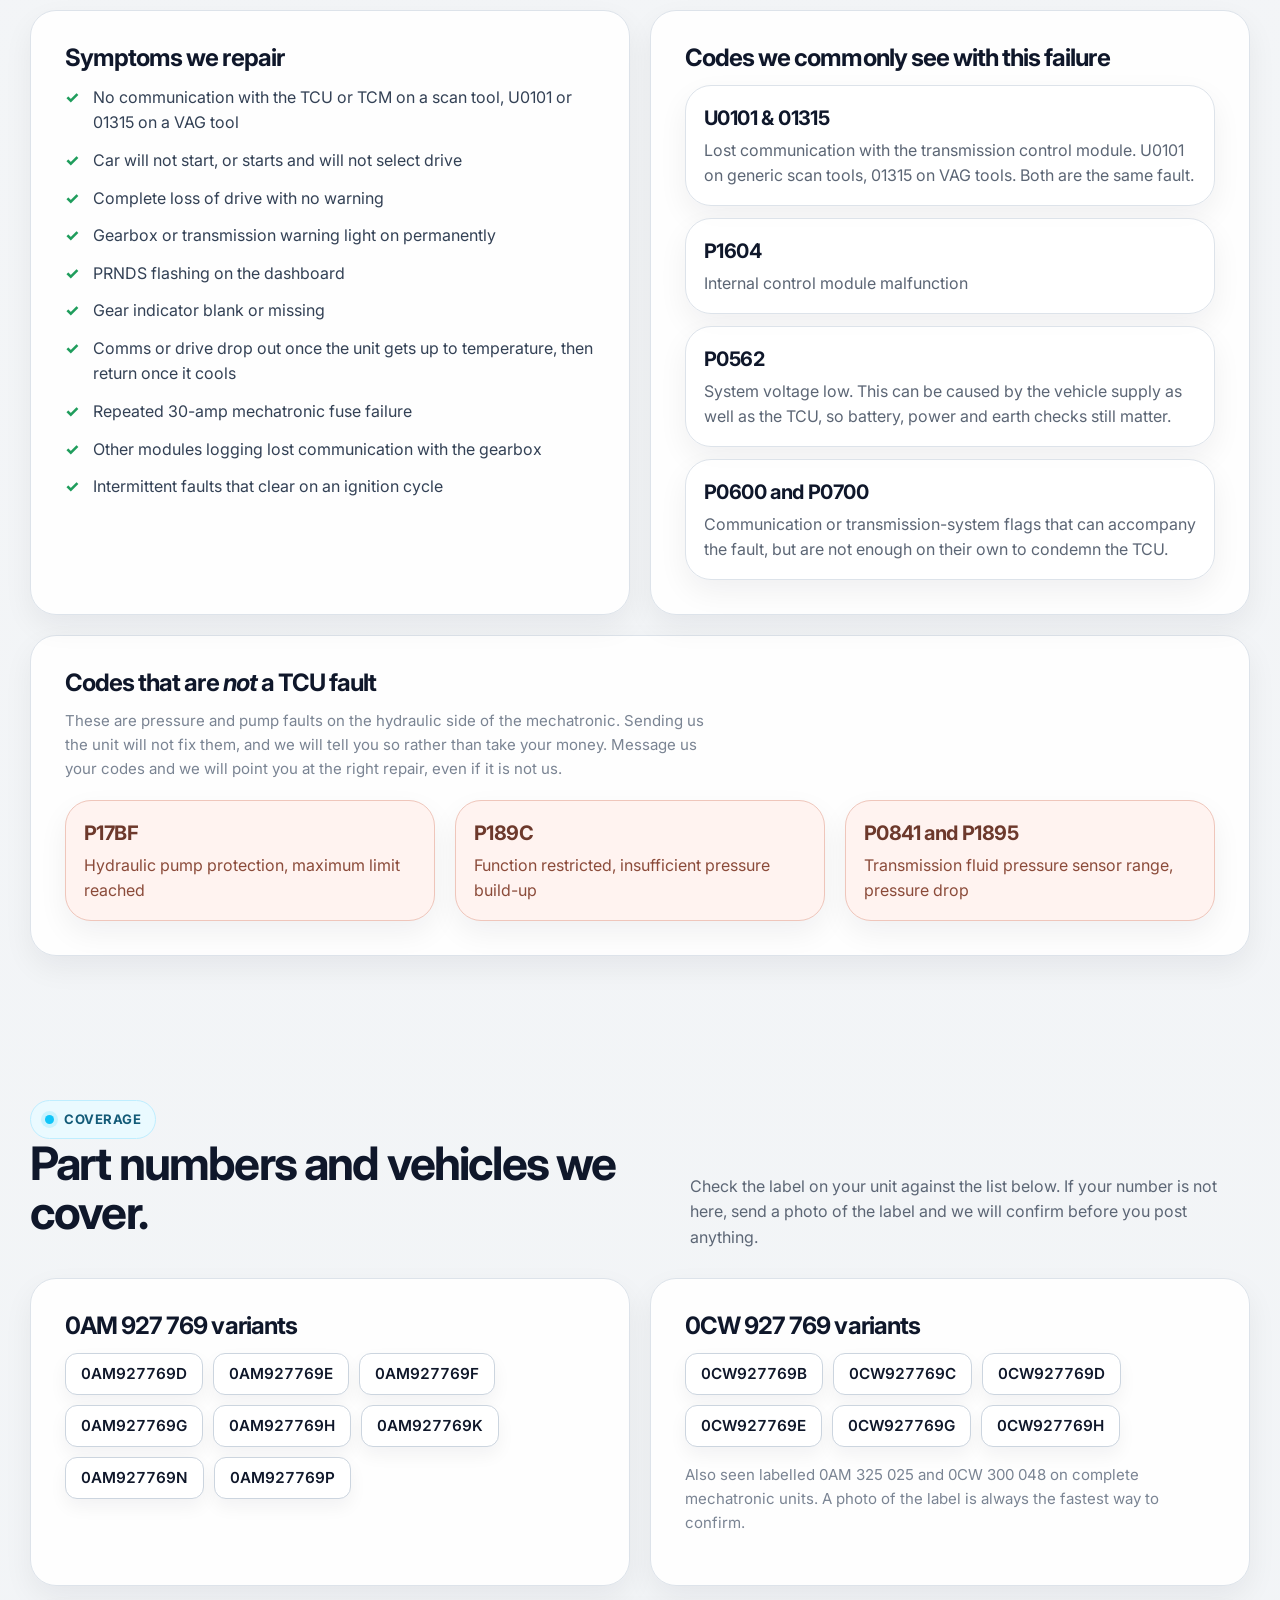
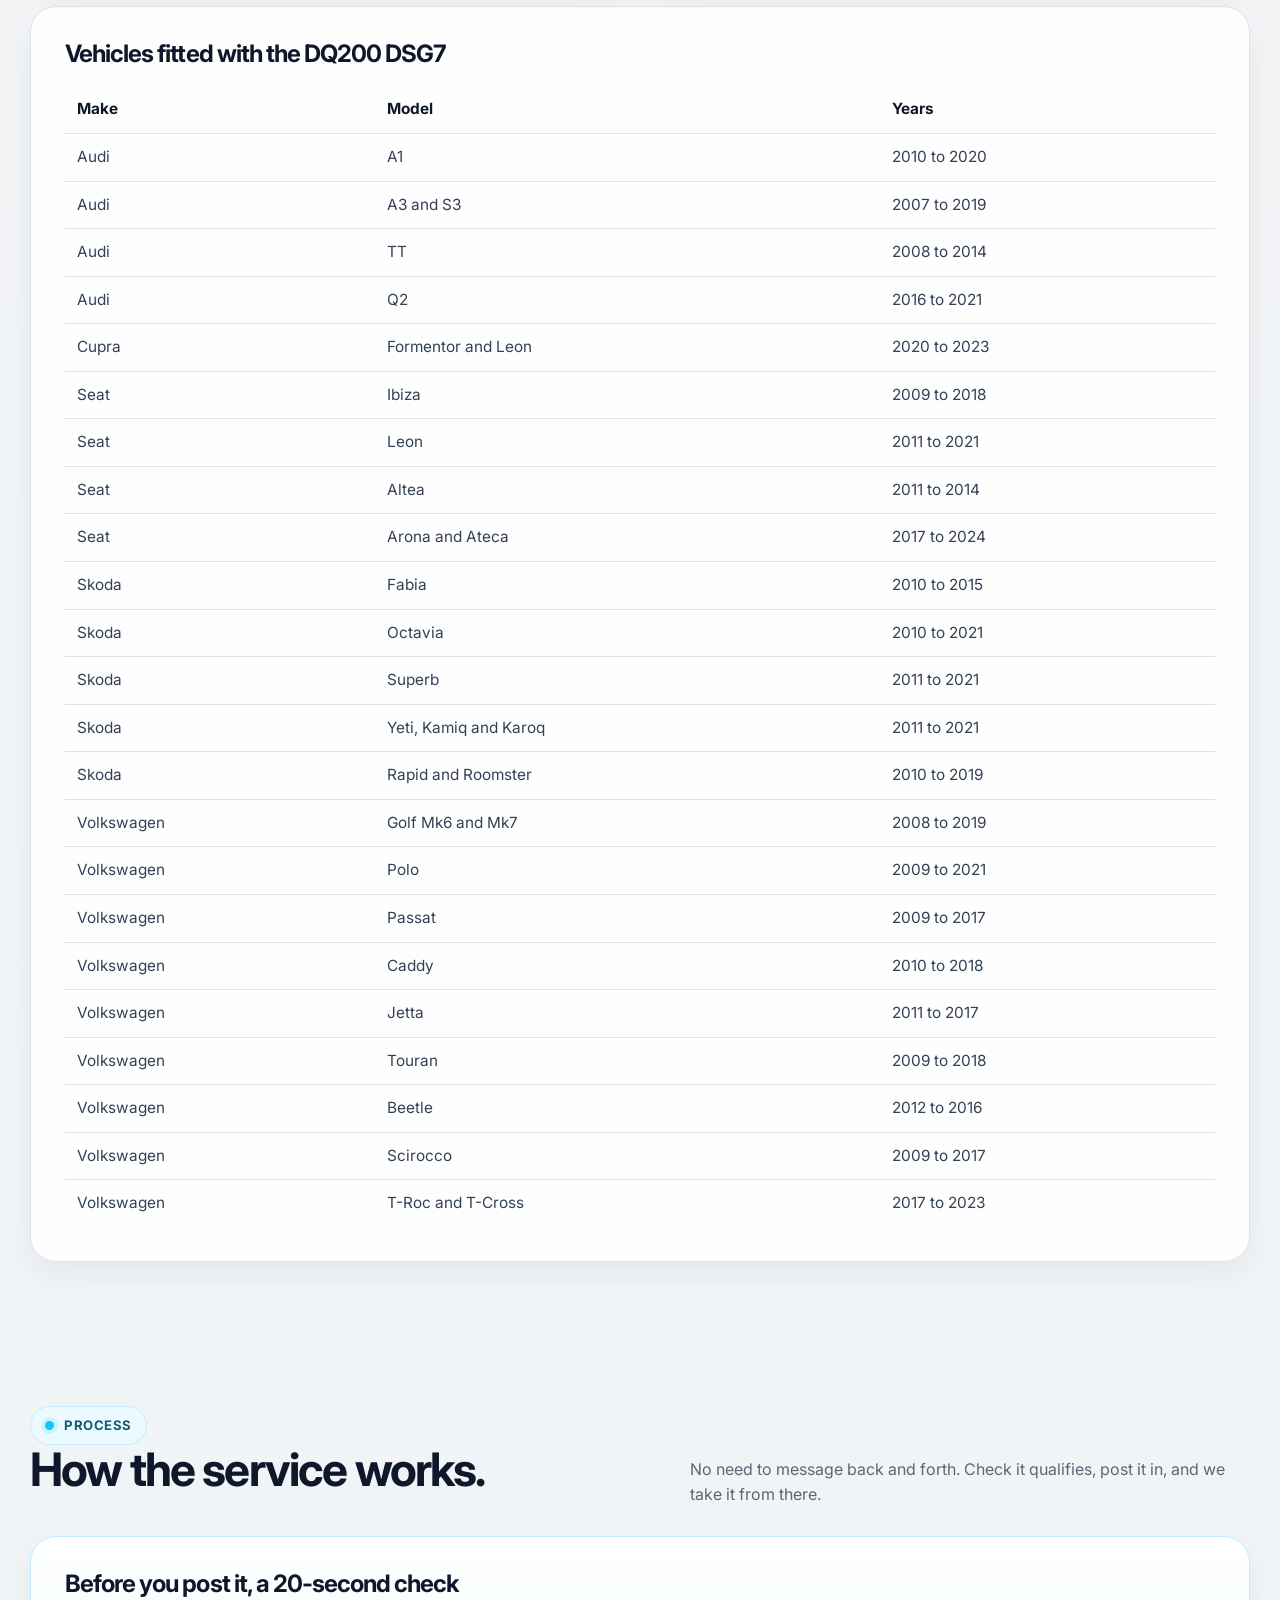
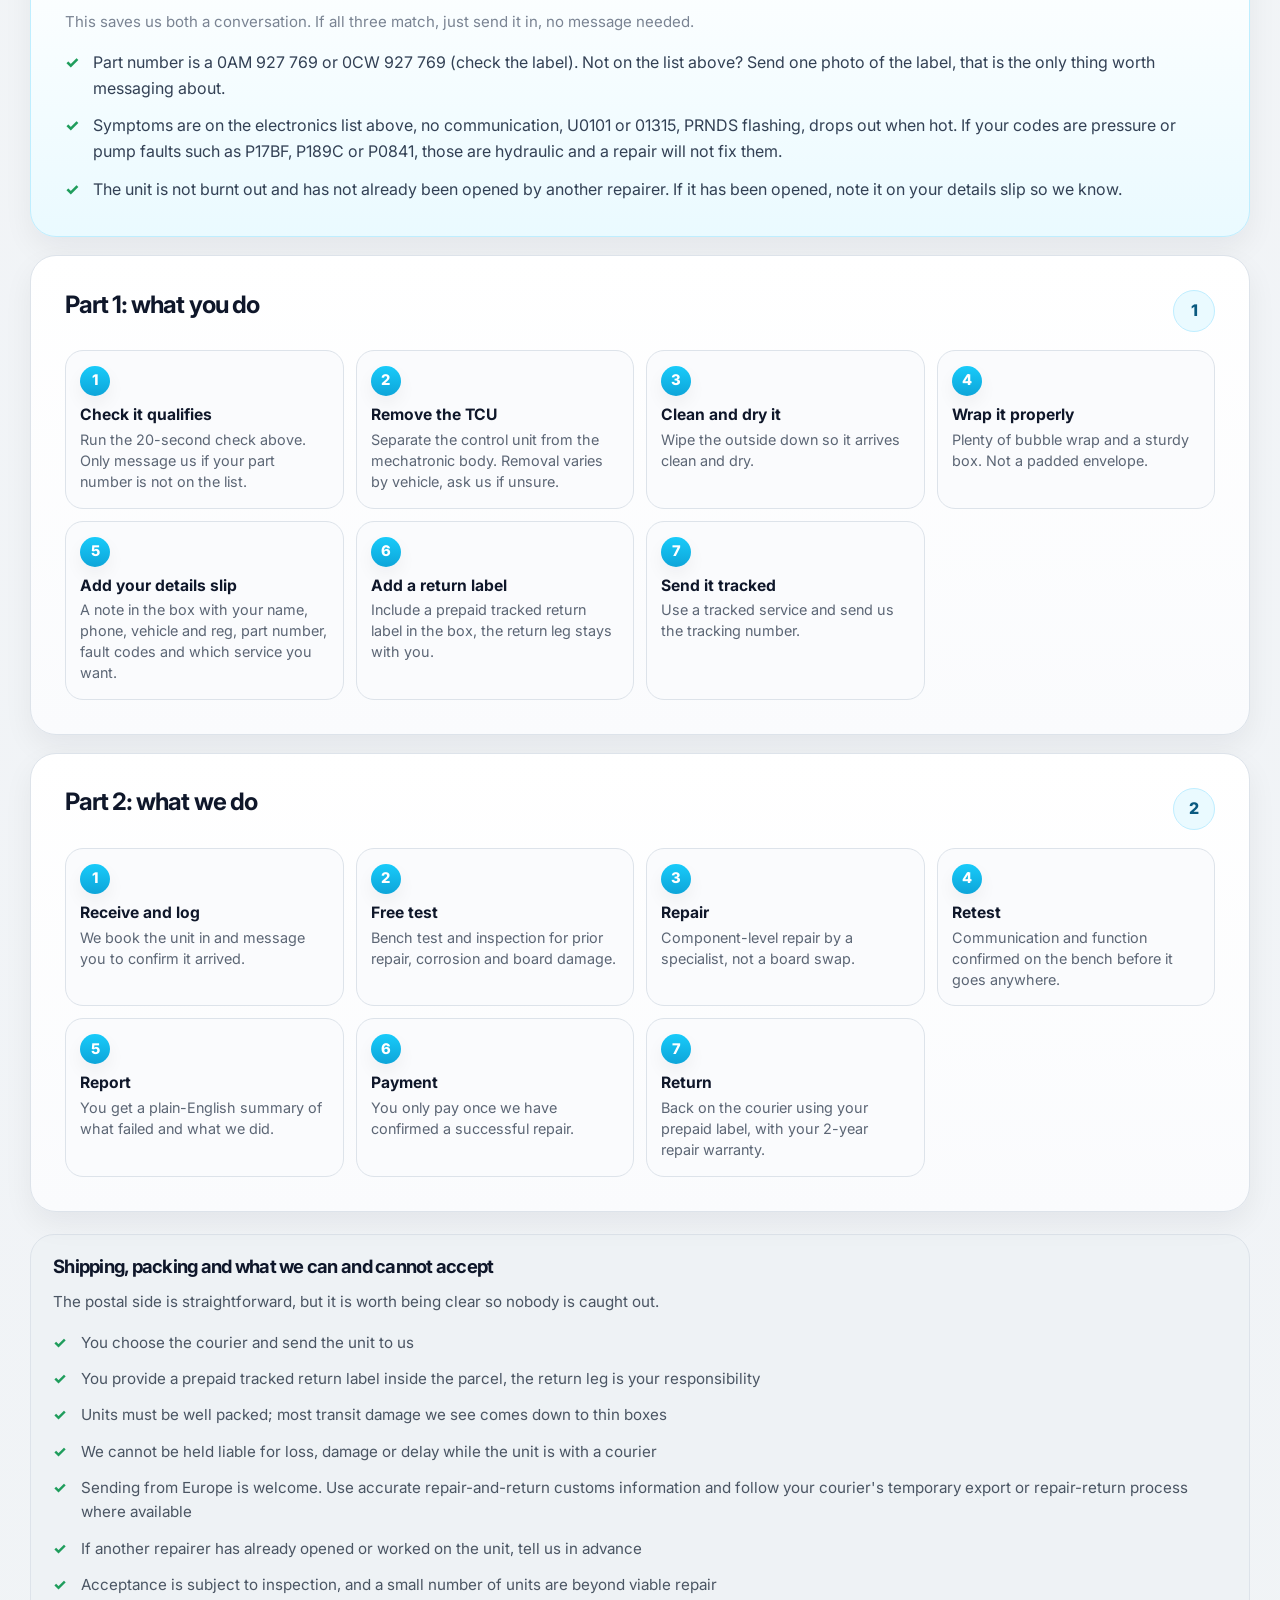
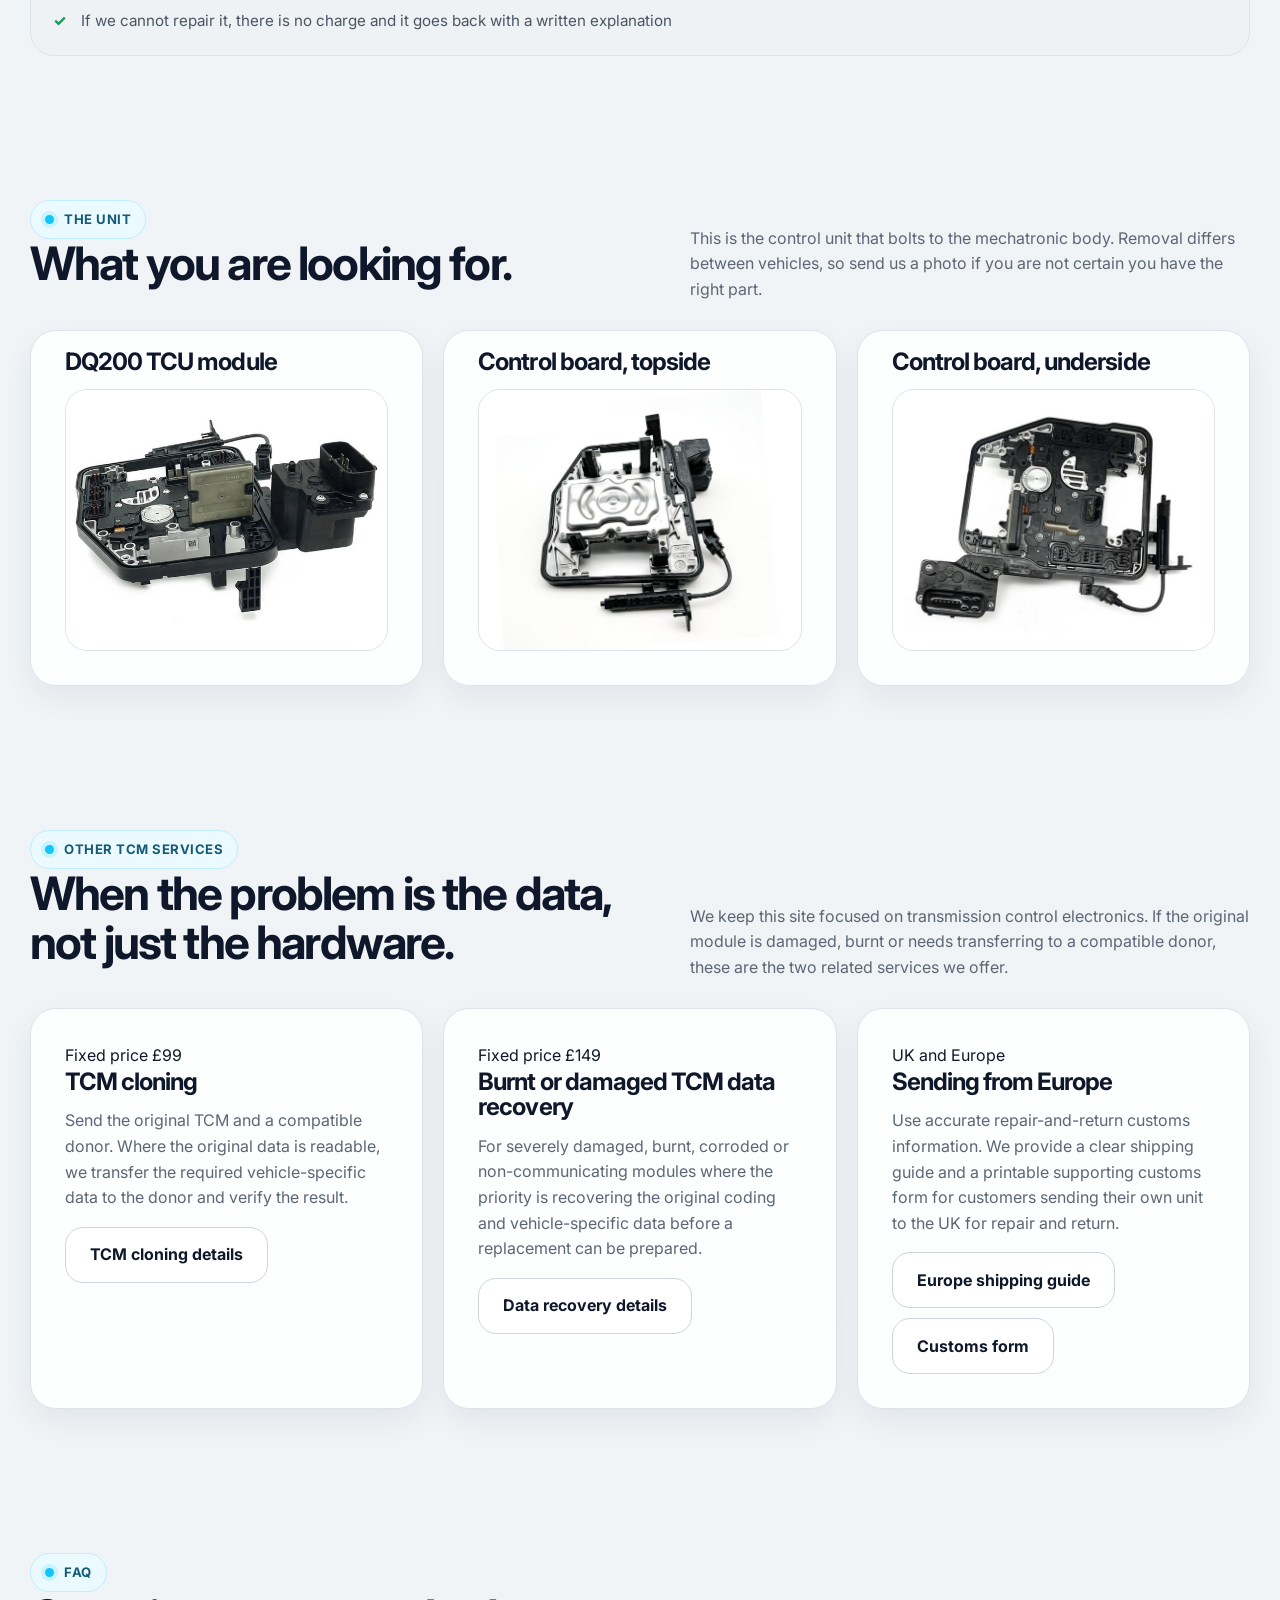
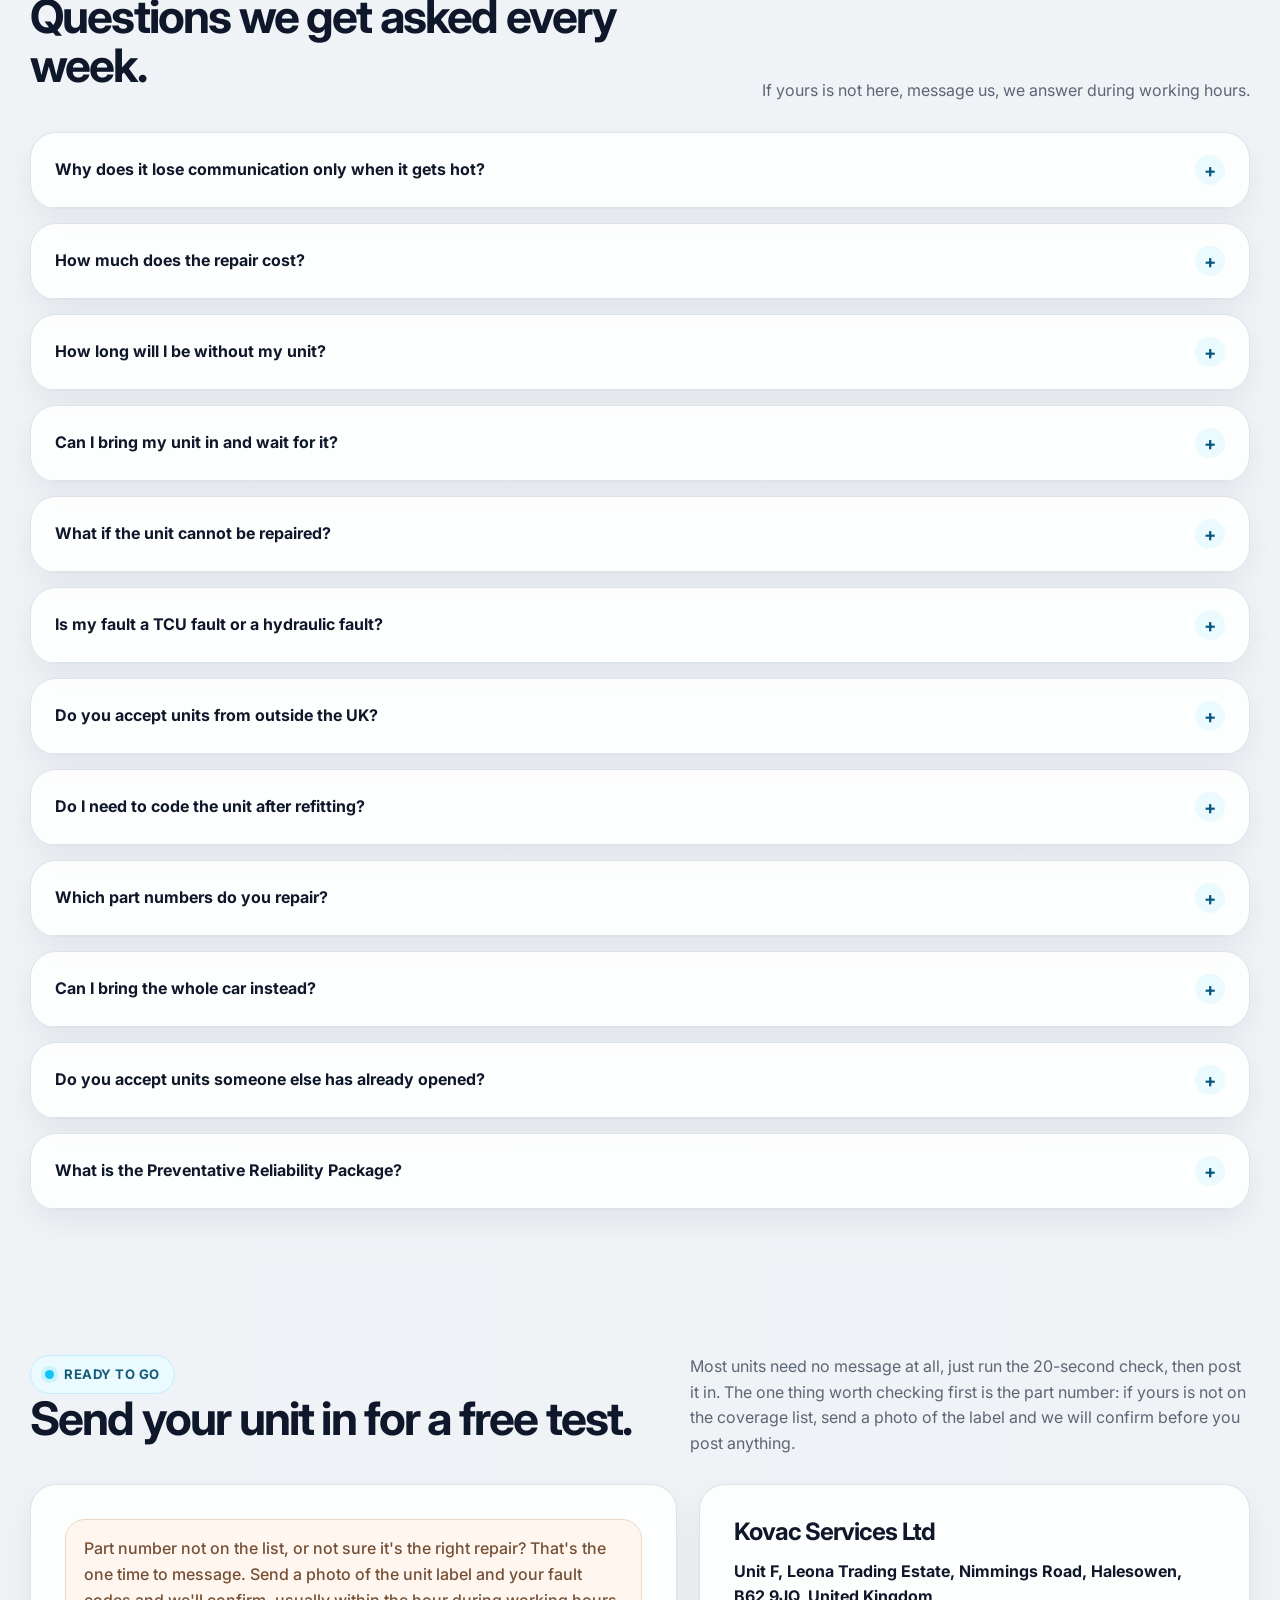
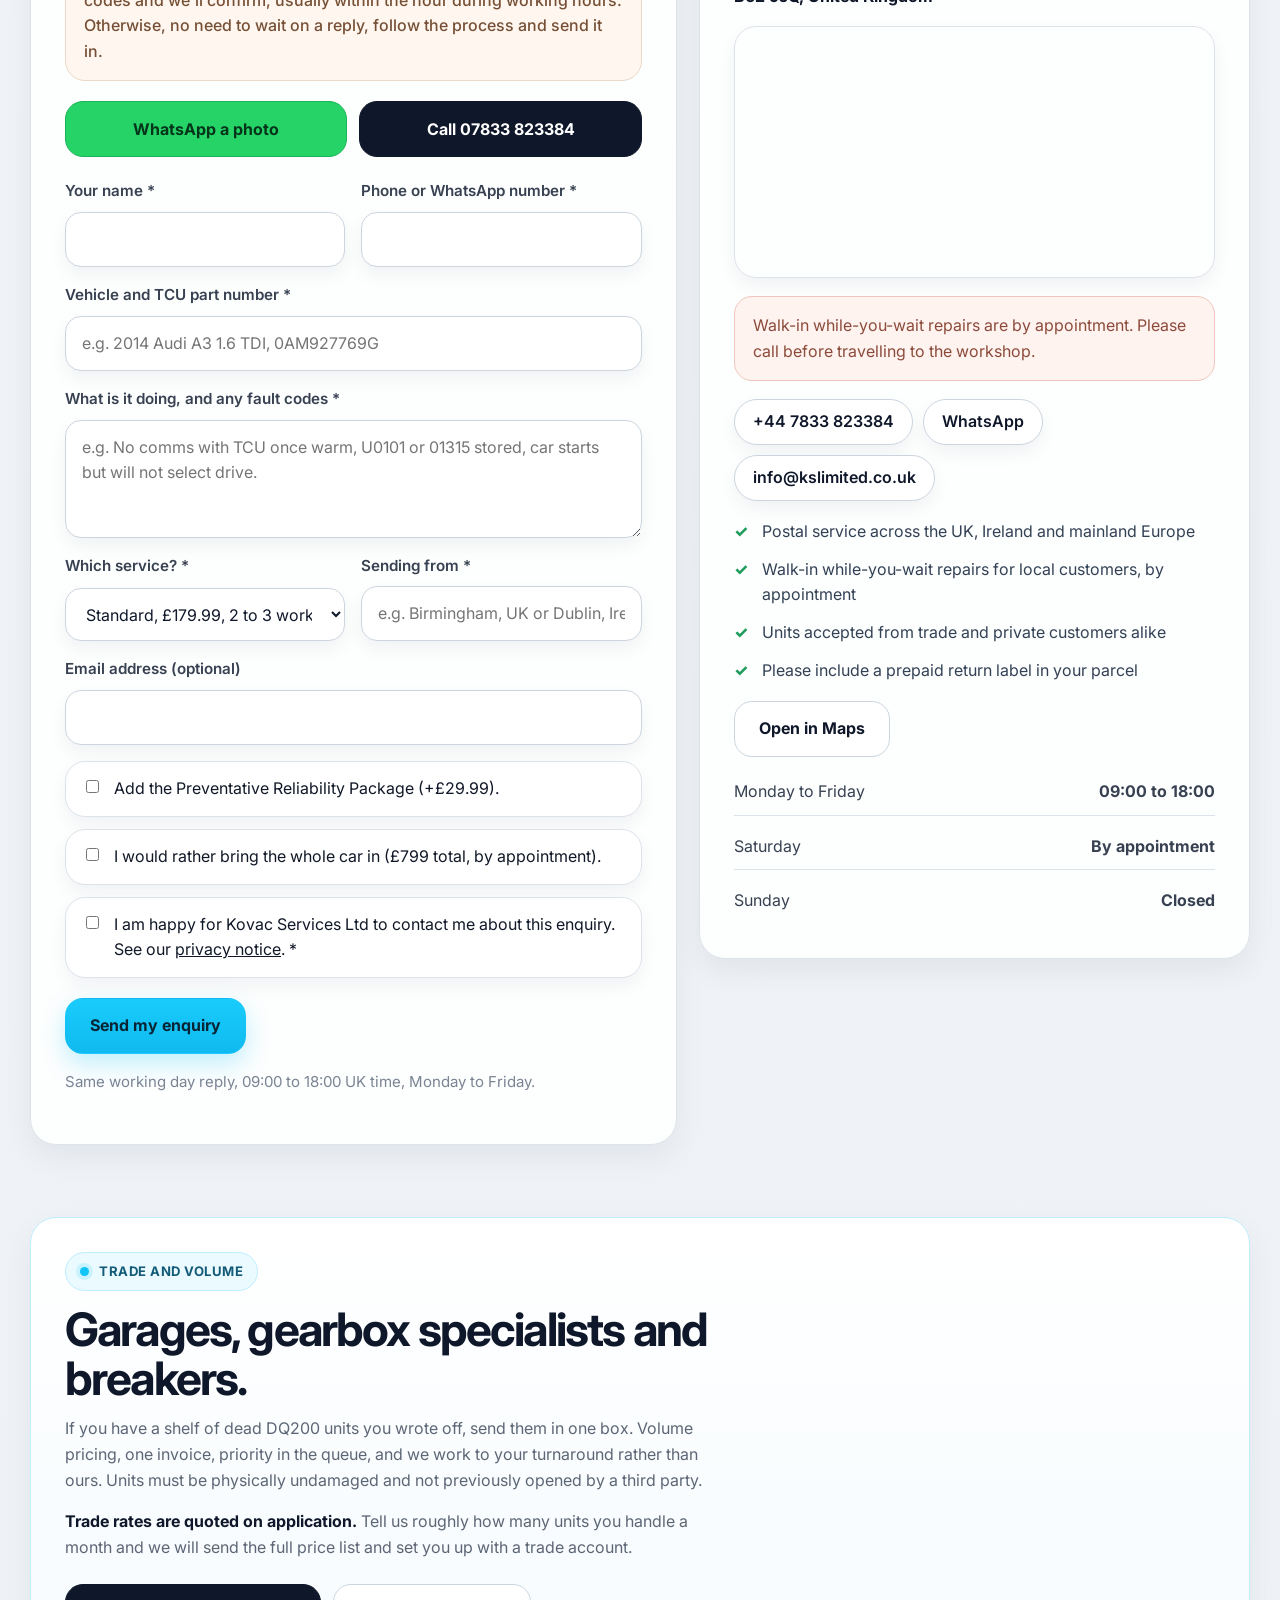
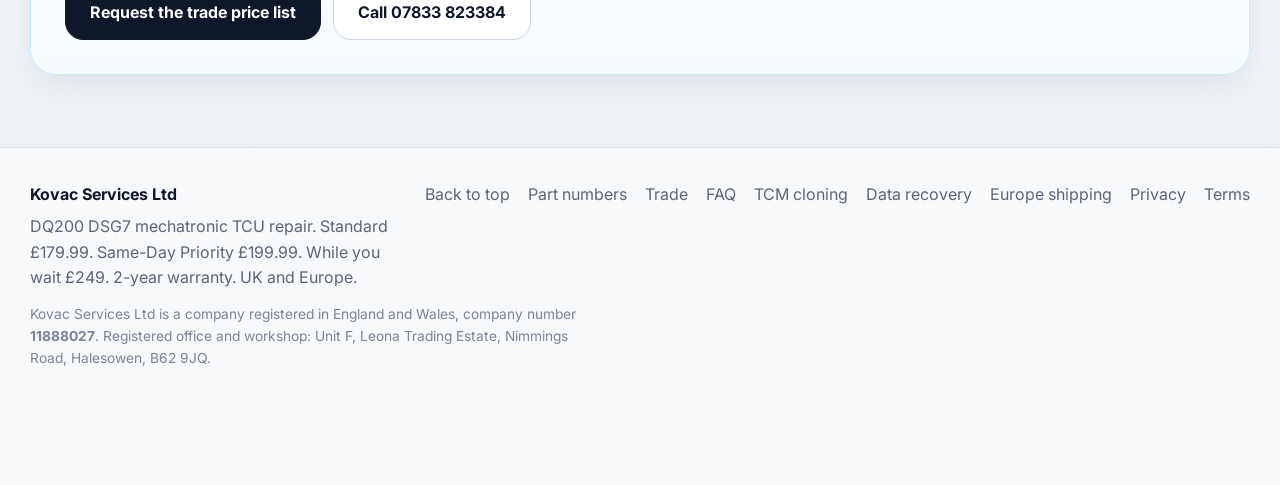
==== commit b6a12eec: "Update Same-Day Priority repair pricing to £199.99 Updated pricing for Same-Day Priority repair serv" ====
--- a/index.html
+++ b/index.html
@@ -7,7 +7,8 @@
   <!--
     ============================================================
     PRICING appears in these places only:
-      Standard 179.99  |  Same-Day 228.99  |  Walk-in (while you wait) 249
+      Standard 179.99  |  Same-Day 199.99  |  Walk-in (while you wait) 199.99
+  
       1. title             2. meta description    3. og:description
       4. JSON-LD offers     5. Hero price strip (3 cards)
       6. Turnaround promise cards   7. FAQ answers
@@ -19,7 +20,7 @@
 
   <meta
     name="description"
-    content="DQ200 DSG7 TCU no communication repair (U0101, 01315), including the intermittent fault that drops out once the unit gets hot. Free testing, no repair no fee, 2-year warranty. Standard £179.99, Same-Day £228.99 when received before 12:00, walk-in £249. Post in from across the UK and Europe."
+    content="DQ200 DSG7 TCU no communication repair (U0101, 01315), including the intermittent fault that drops out once the unit gets hot. Free testing, no repair no fee, 2-year warranty. Standard £179.99, Same-Day £199.99 when received before 12:00, walk-in £249. Post in from across the UK and Europe."
   />
 
   <link rel="canonical" href="https://tcmrepair.co.uk/" />
@@ -30,7 +31,7 @@
   <meta property="og:title" content="DQ200 TCU No Communication Repair (U0101, 01315) | UK &amp; Europe" />
   <meta
     property="og:description"
-    content="The intermittent DQ200 fault that drops comms once hot, repaired. Standard £179.99, Same-Day £228.99 when received before 12:00, walk-in £249. Free testing, no repair no fee, 2-year warranty."
+    content="The intermittent DQ200 fault that drops comms once hot, repaired. Standard £179.99, Same-Day £199.99 when received before 12:00, walk-in £249. Free testing, no repair no fee, 2-year warranty."
   />
   <meta property="og:image" content="https://tcmrepair.co.uk/hero.png" />
   <meta property="og:image:alt" content="DQ200 DSG7 mechatronic TCU on the repair bench at Kovac Services Ltd" />
@@ -38,7 +39,7 @@
 
   <meta name="twitter:card" content="summary_large_image" />
   <meta name="twitter:title" content="DQ200 TCU No Communication Repair (U0101, 01315) | UK &amp; Europe" />
-  <meta name="twitter:description" content="Loses comms when hot? The DQ200 fault we repair most. Standard £179.99, Same-Day £228.99 when received before 12:00, walk-in £249. 2-year warranty." />
+  <meta name="twitter:description" content="Loses comms when hot? The DQ200 fault we repair most. Standard £179.99, Same-Day £199.99 when received before 12:00, walk-in £249. 2-year warranty." />
   <meta name="twitter:image" content="https://tcmrepair.co.uk/hero.png" />
 
   <meta name="robots" content="index,follow,max-image-preview:large" />
@@ -127,7 +128,7 @@
             "@type": "Offer",
             "name": "Same-Day Priority repair",
             "description": "Tested, repaired and dispatched the same working day when received before 12:00 noon on a working day.",
-            "price": "228.99",
+            "price": "199.99",
             "priceCurrency": "GBP",
             "availability": "https://schema.org/InStock",
             "url": "https://tcmrepair.co.uk/#contact"
@@ -155,7 +156,7 @@
           {
             "@type": "Question",
             "name": "How much does a DQ200 TCU repair cost?",
-            "acceptedAnswer": { "@type": "Answer", "text": "Standard repair is £179.99 with a typical 2 to 3 working day turnaround from receipt. Same-Day Priority is £228.99 and is tested, repaired and dispatched the same working day if the unit reaches us before 12:00 noon on a working day. If you are local, a while-you-wait service at our Halesowen workshop is £249, repaired and tested within the hour by appointment. Completed repairs include free testing and a 2-year warranty." }
+            "acceptedAnswer": { "@type": "Answer", "text": "Standard repair is £179.99 with a typical 2 to 3 working day turnaround from receipt. Same-Day Priority is £199.99 and is tested, repaired and dispatched the same working day if the unit reaches us before 12:00 noon on a working day. If you are local, a while-you-wait service at our Halesowen workshop is £249, repaired and tested within the hour by appointment. Completed repairs include free testing and a 2-year warranty." }
           },
           {
             "@type": "Question",
@@ -522,7 +523,7 @@
           <article class="price-card is-express">
             <span class="price-flag">Most popular</span>
             <span class="price-name">Same-Day Priority</span>
-            <span class="price-amount">£228.99</span>
+            <span class="price-amount">£199.99</span>
             <span class="price-turn">Same-day dispatch when received before 12 noon</span>
             <p>
               Reach us before 12:00 noon on a working day and your unit is tested, repaired and back with
@@ -623,7 +624,7 @@
 
         <div class="grid-2">
           <article class="promise-card">
-            <span class="badge">Same-Day Priority, £228.99</span>
+            <span class="badge">Same-Day Priority, £199.99</span>
             <h3>Received before 12 noon, dispatched the same working day.</h3>
             <p>
               Choose Same-Day Priority and get the unit to us before 12:00 noon on a working day. It is
@@ -1060,7 +1061,7 @@
           <div class="faq-item">
             <button class="faq-question" type="button" aria-expanded="false"><span>How much does the repair cost?</span><span aria-hidden="true">+</span></button>
             <div class="faq-answer"><div class="faq-answer-inner">
-              <p>Standard is £179.99 with a typical 2 to 3 working day turnaround from receipt. Same-Day Priority is £228.99, tested, repaired and dispatched the same working day if the unit reaches us before 12:00 noon on a working day. If you are local, a while-you-wait service at our Halesowen workshop is £249, repaired and tested within the hour by appointment.</p>
+              <p>Standard is £179.99 with a typical 2 to 3 working day turnaround from receipt. Same-Day Priority is £199.99, tested, repaired and dispatched the same working day if the unit reaches us before 12:00 noon on a working day. If you are local, a while-you-wait service at our Halesowen workshop is £249, repaired and tested within the hour by appointment.</p>
               <p>All completed repairs include free testing, a written repair summary and a 2-year unlimited-mileage repair warranty. If we cannot complete the supported repair, there is no repair charge.</p>
             </div></div>
           </div>
@@ -1204,7 +1205,7 @@
                   <label for="service-level">Which service? *</label>
                   <select id="service-level" name="service_level" required>
                     <option value="Standard - 179.99, 2 to 3 working days">Standard, £179.99, 2 to 3 working days</option>
-                    <option value="Same-Day Priority - 228.99, same-day dispatch before noon">Same-Day Priority, £228.99, same-day dispatch</option>
+                    <option value="Same-Day Priority - 199.99, same-day dispatch before noon">Same-Day Priority, £199.99, same-day dispatch</option>
                     <option value="While you wait - 249, 1 hour at Halesowen (local)">While you wait, £249, 1 hour at Halesowen (local)</option>
                     <option value="Not sure yet">Not sure yet</option>
                   </select>
@@ -1318,7 +1319,7 @@
       <div class="footer-grid">
         <div>
           <strong style="display:block; color:var(--navy); margin-bottom:6px;">Kovac Services Ltd</strong>
-          <span>DQ200 DSG7 mechatronic TCU repair. Standard £179.99. Same-Day Priority £228.99. While you wait £249. 2-year warranty. UK and Europe.</span>
+          <span>DQ200 DSG7 mechatronic TCU repair. Standard £179.99. Same-Day Priority £199.99. While you wait £249. 2-year warranty. UK and Europe.</span>
         </div>
         <div class="footer-links">
           <a href="#home">Back to top</a>
